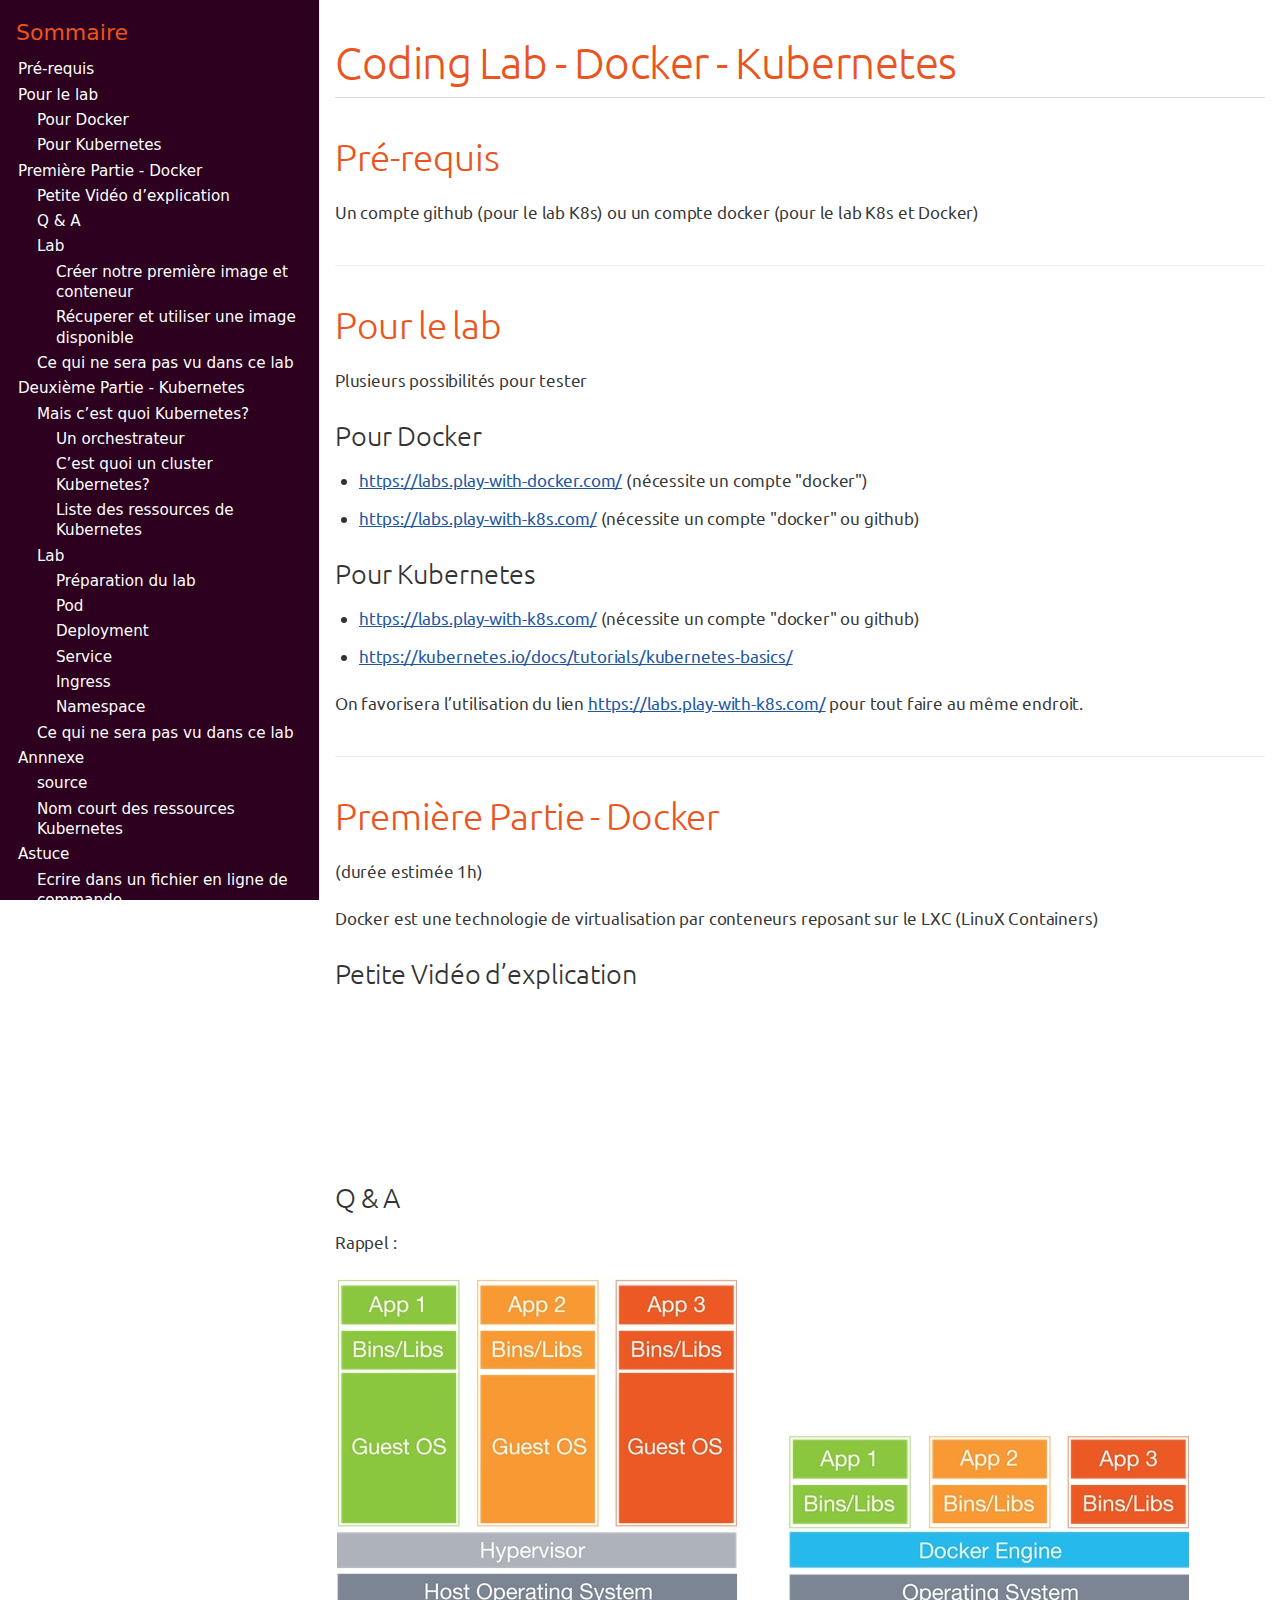
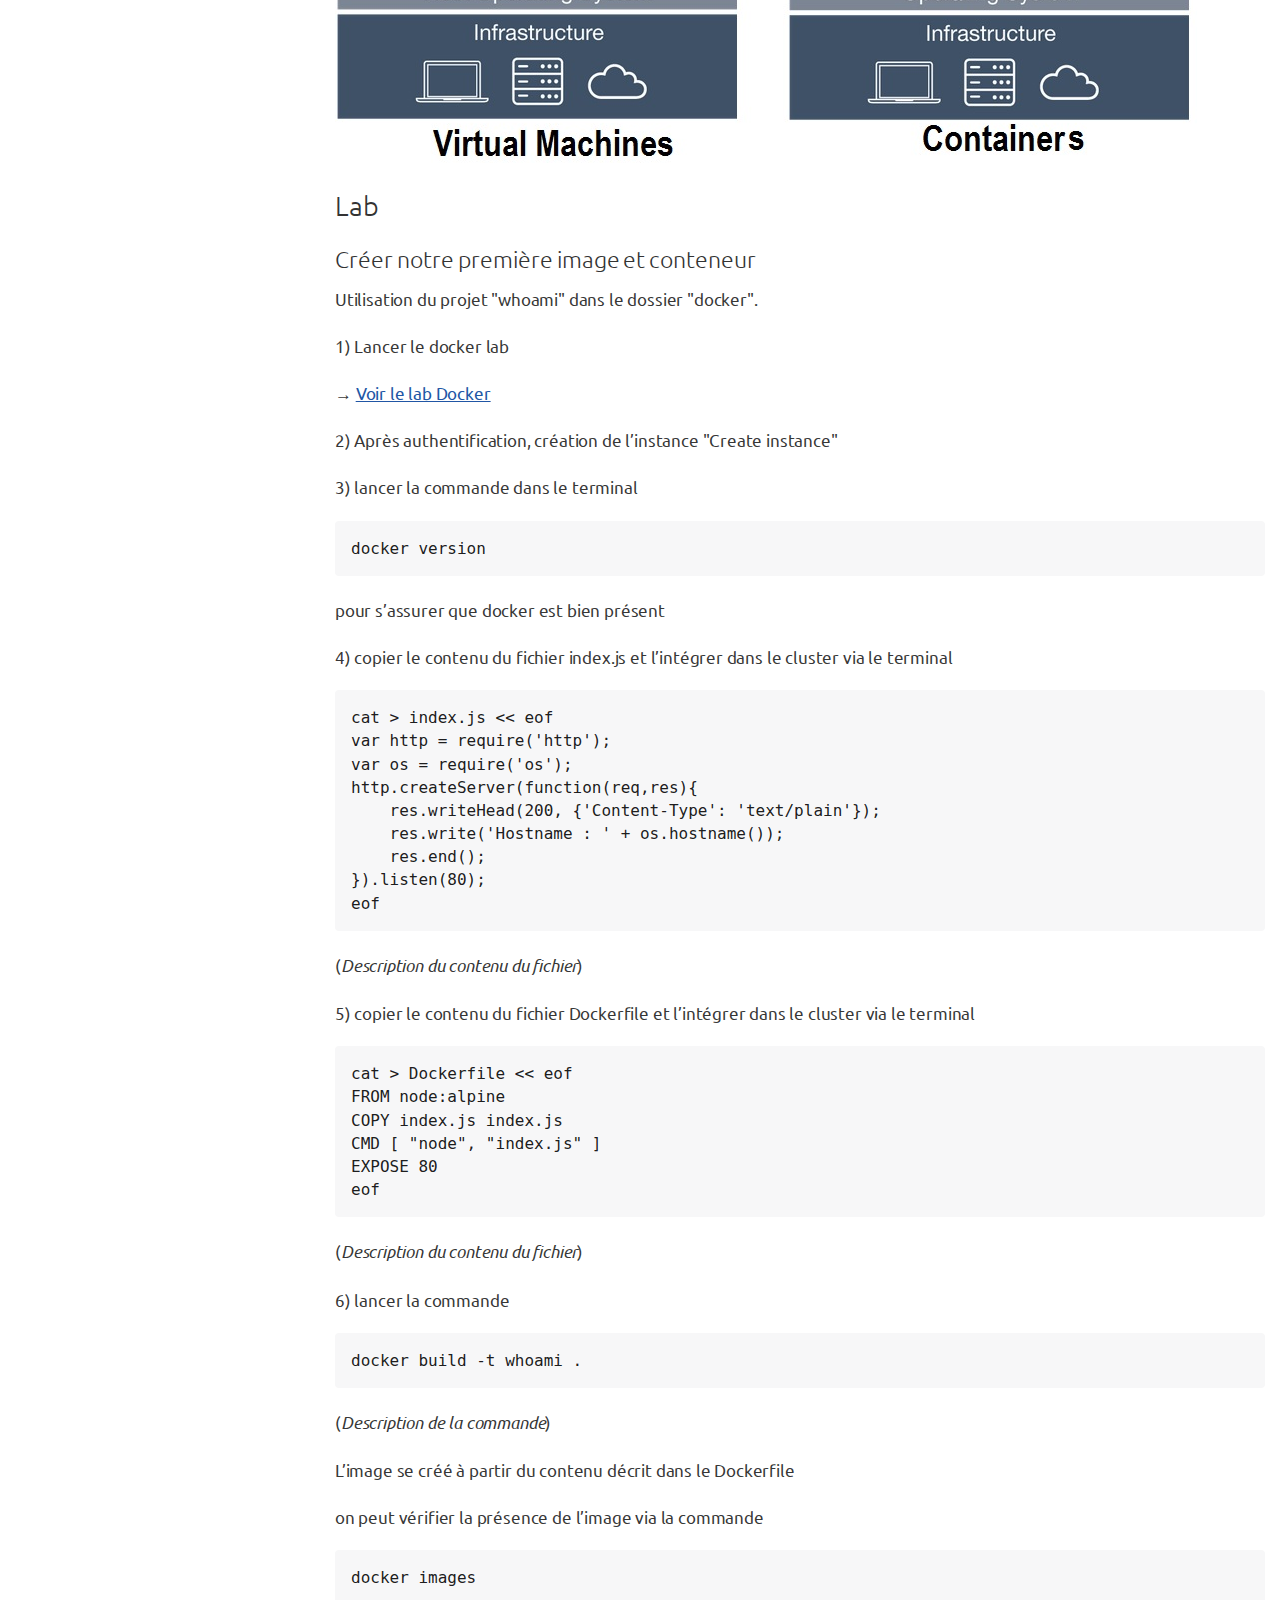
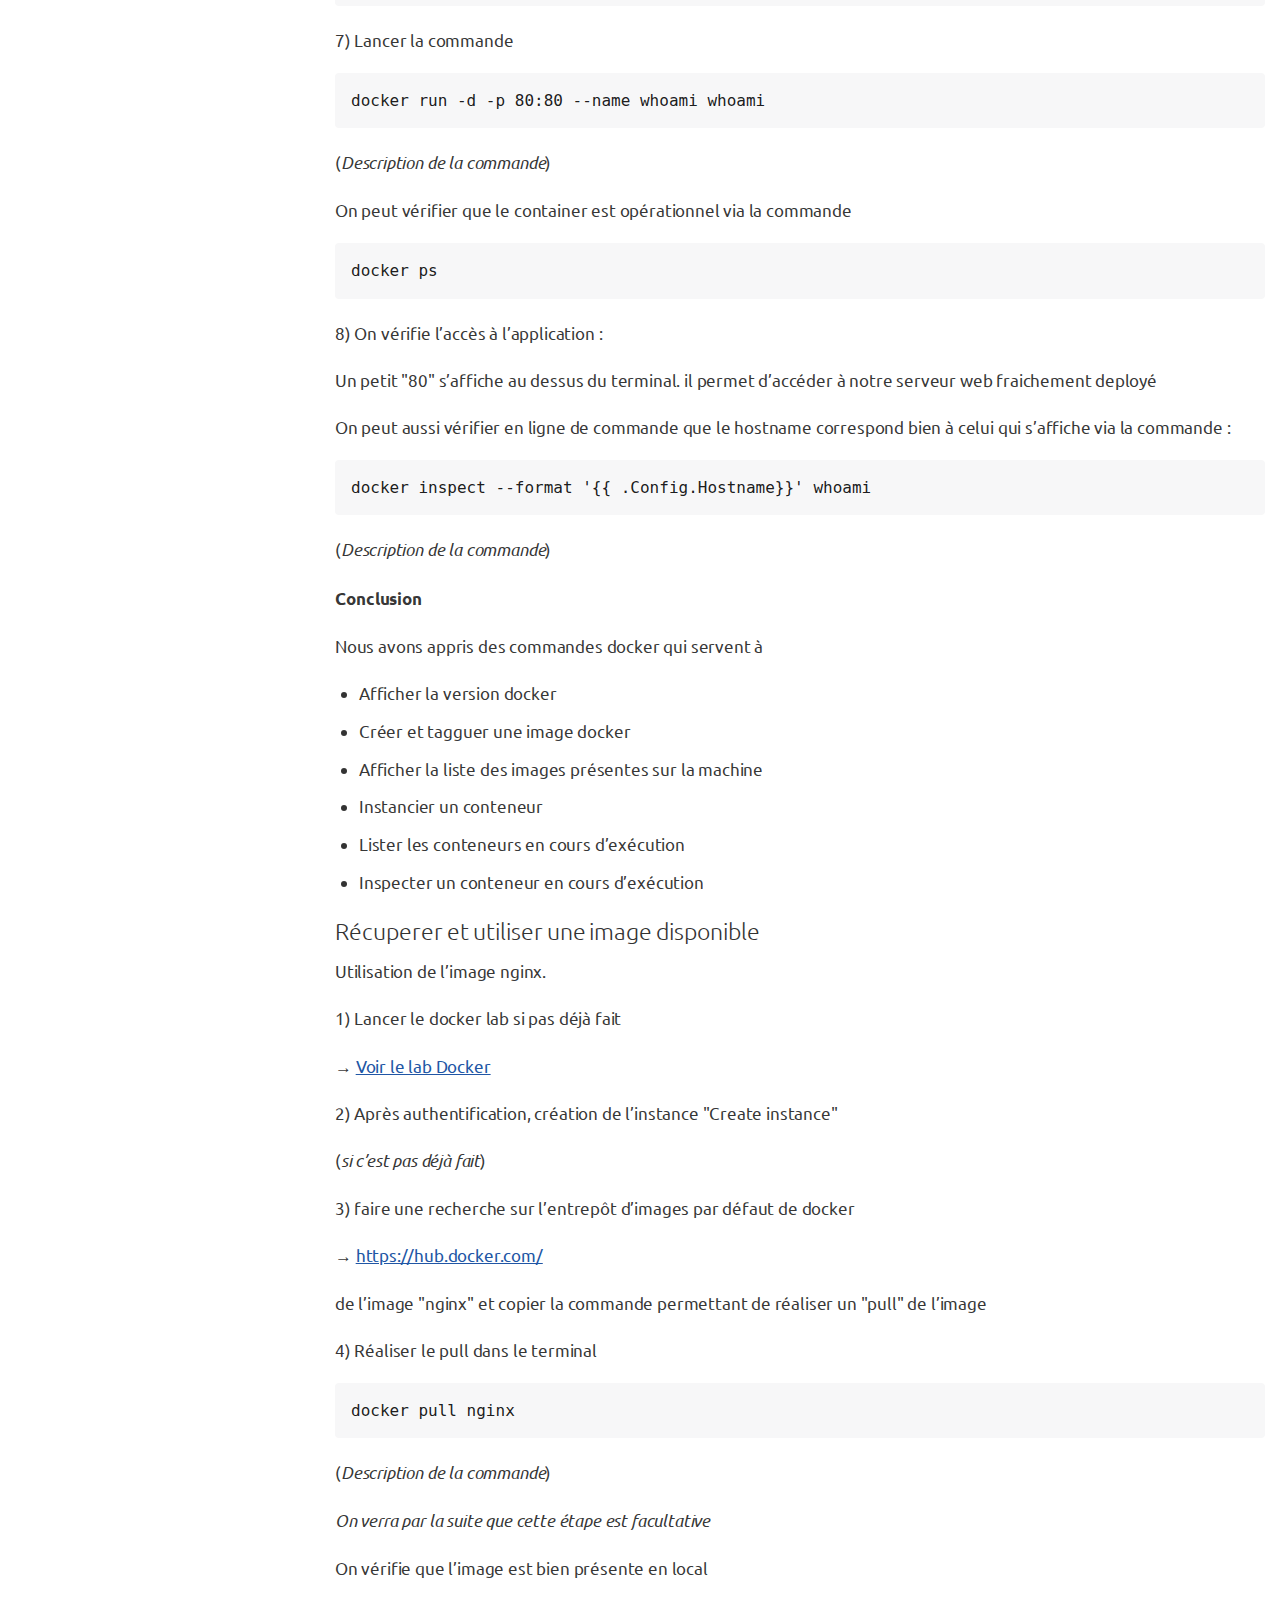
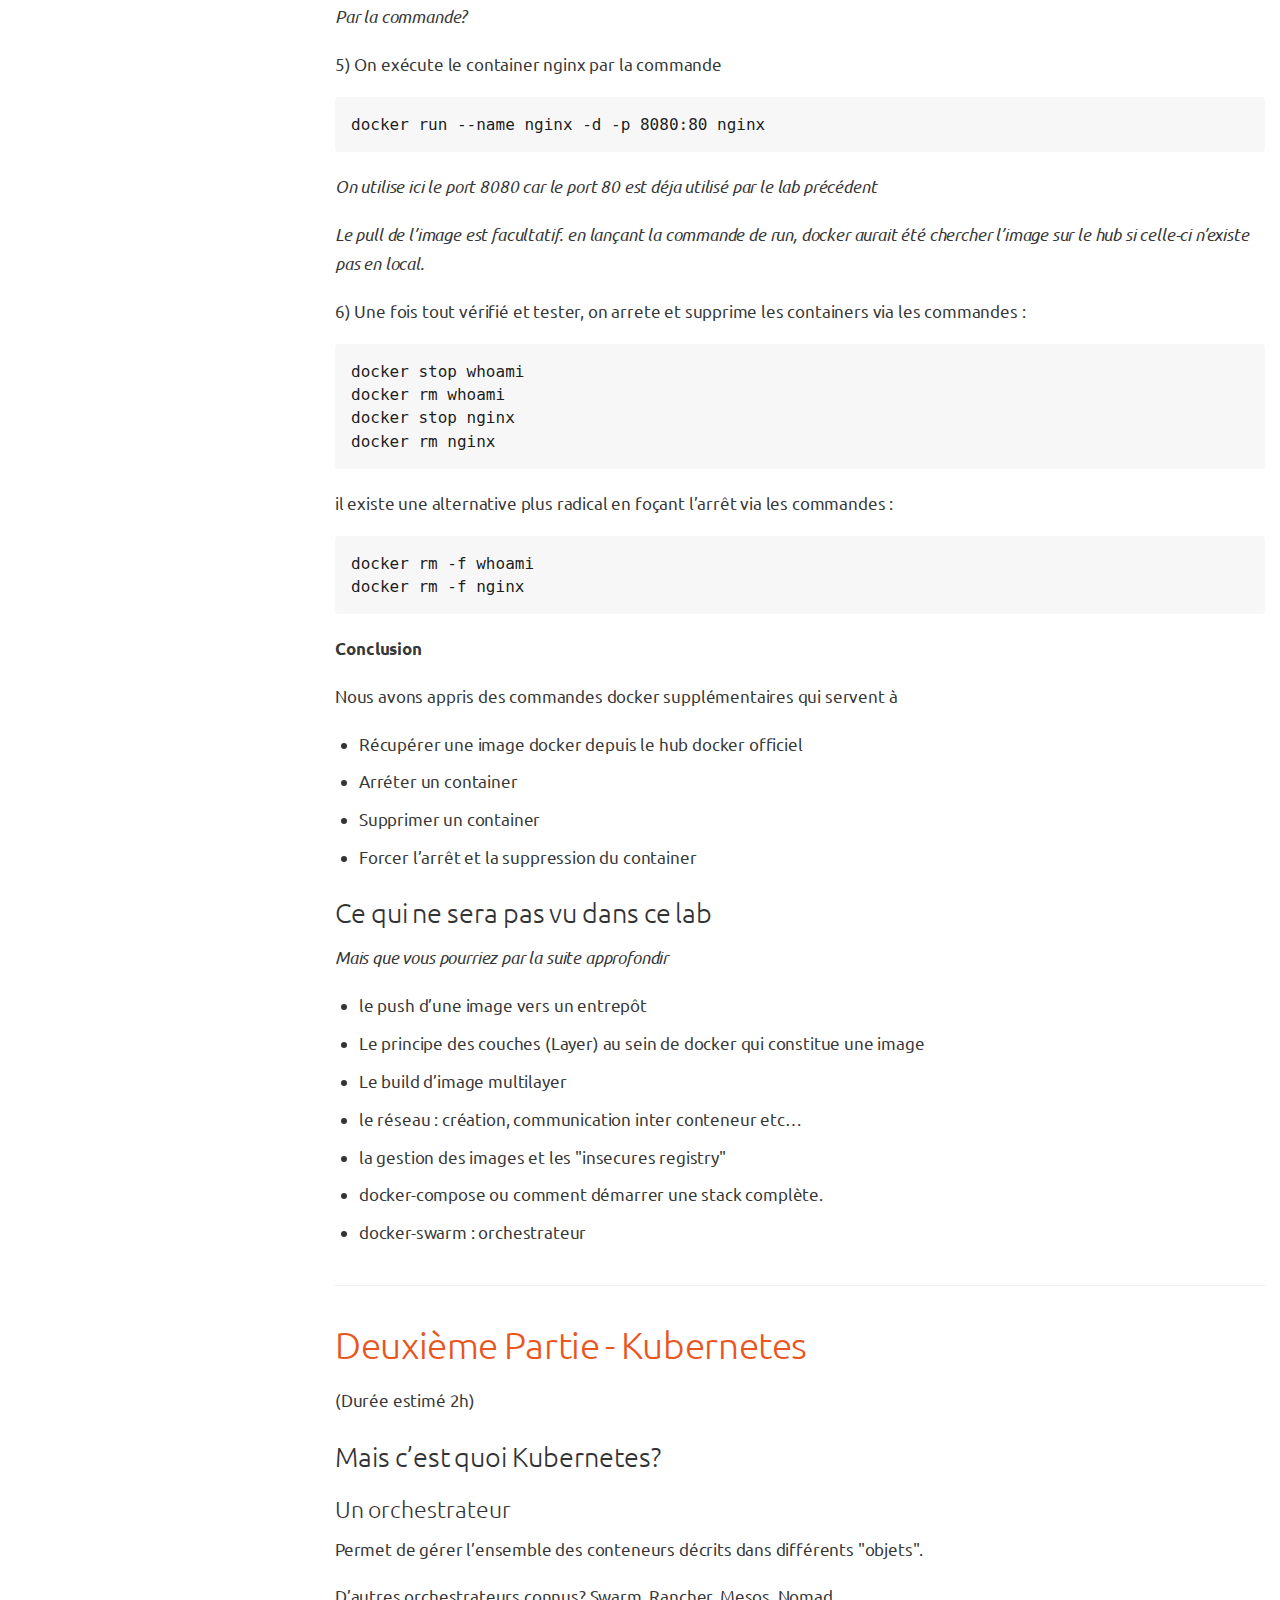
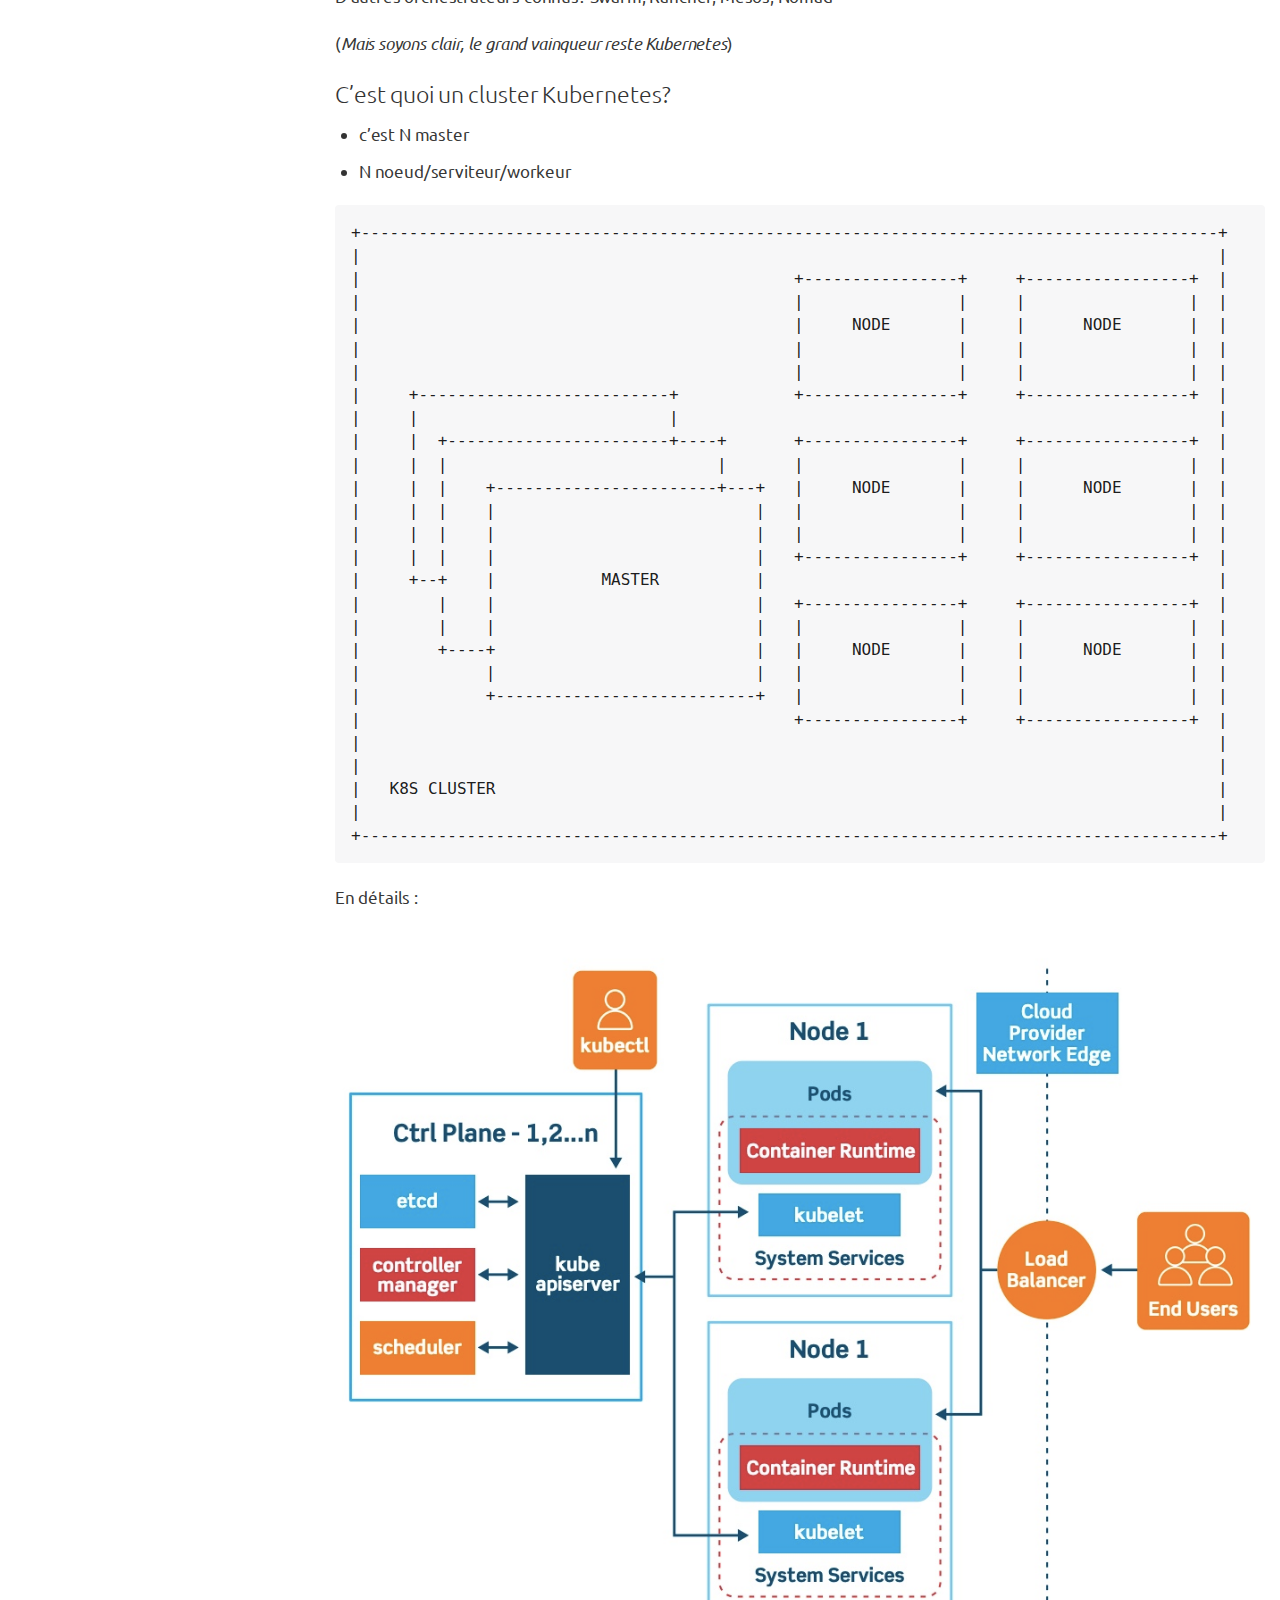
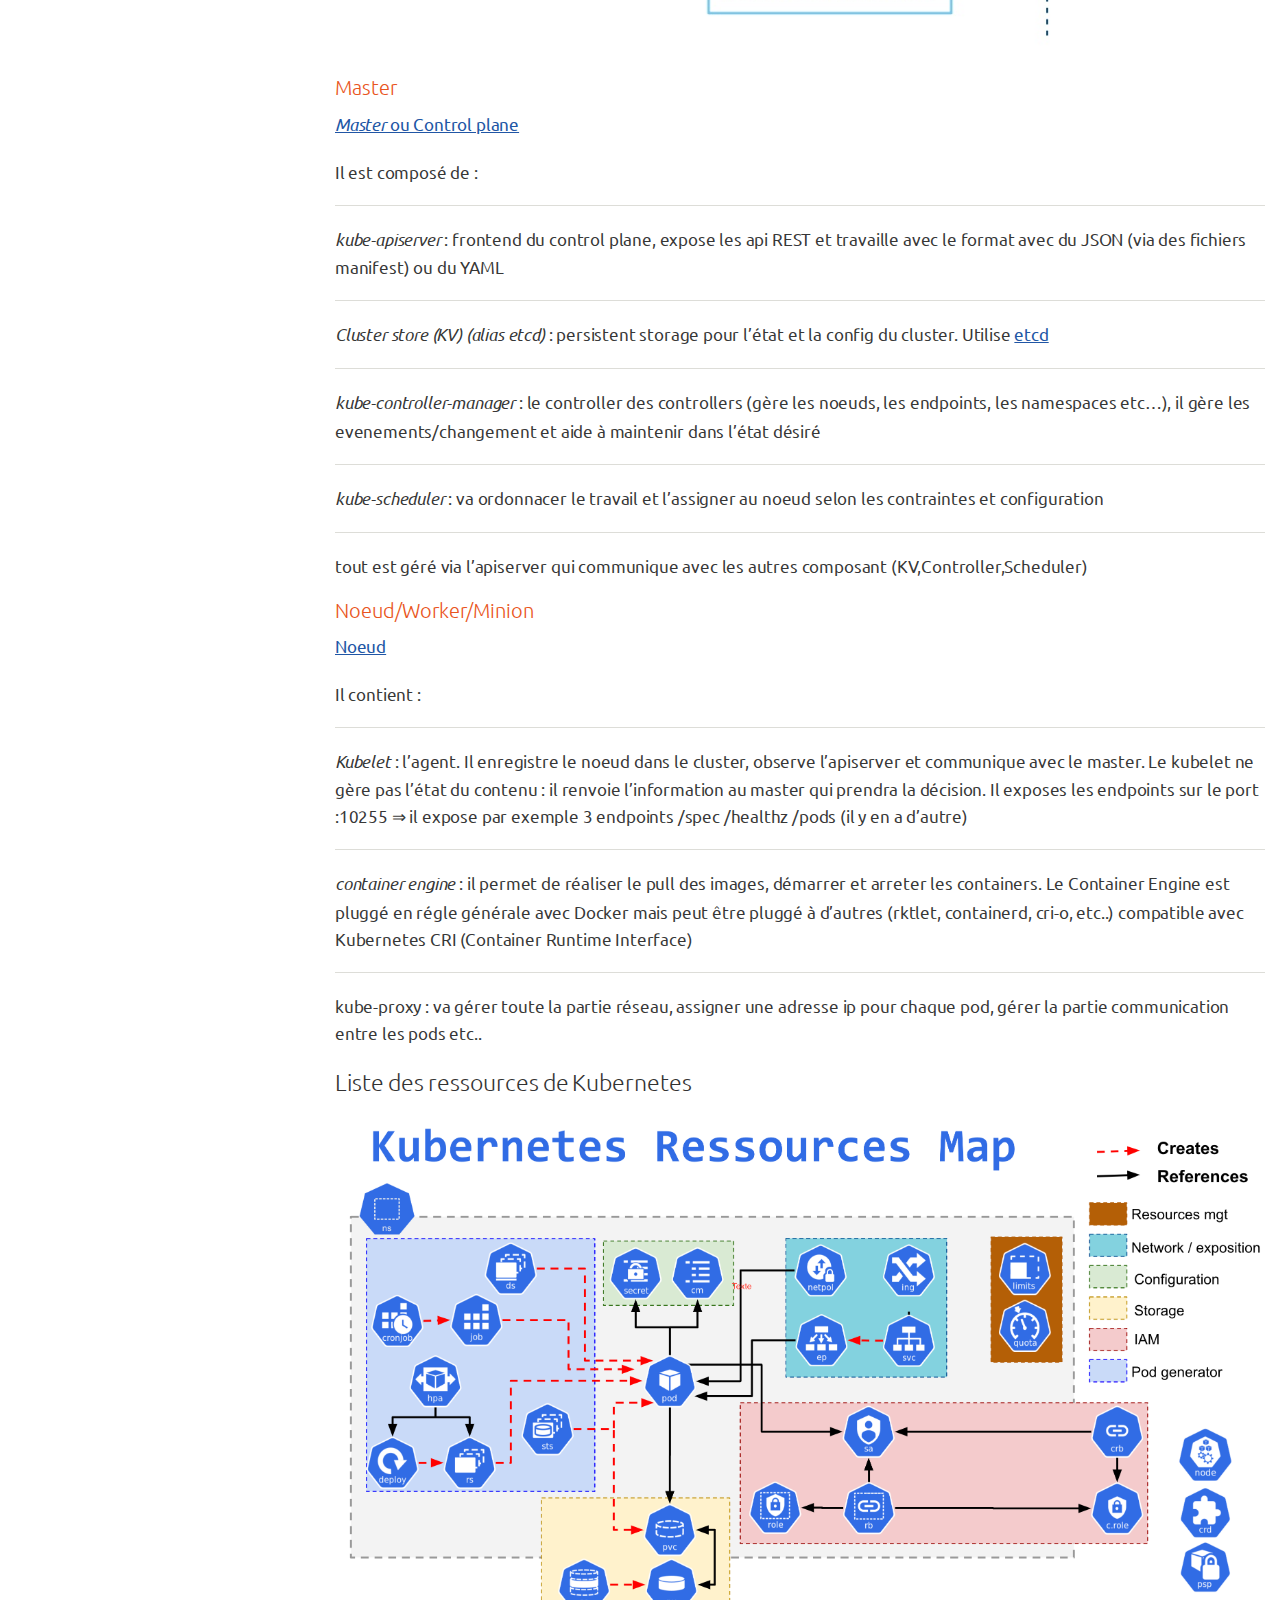
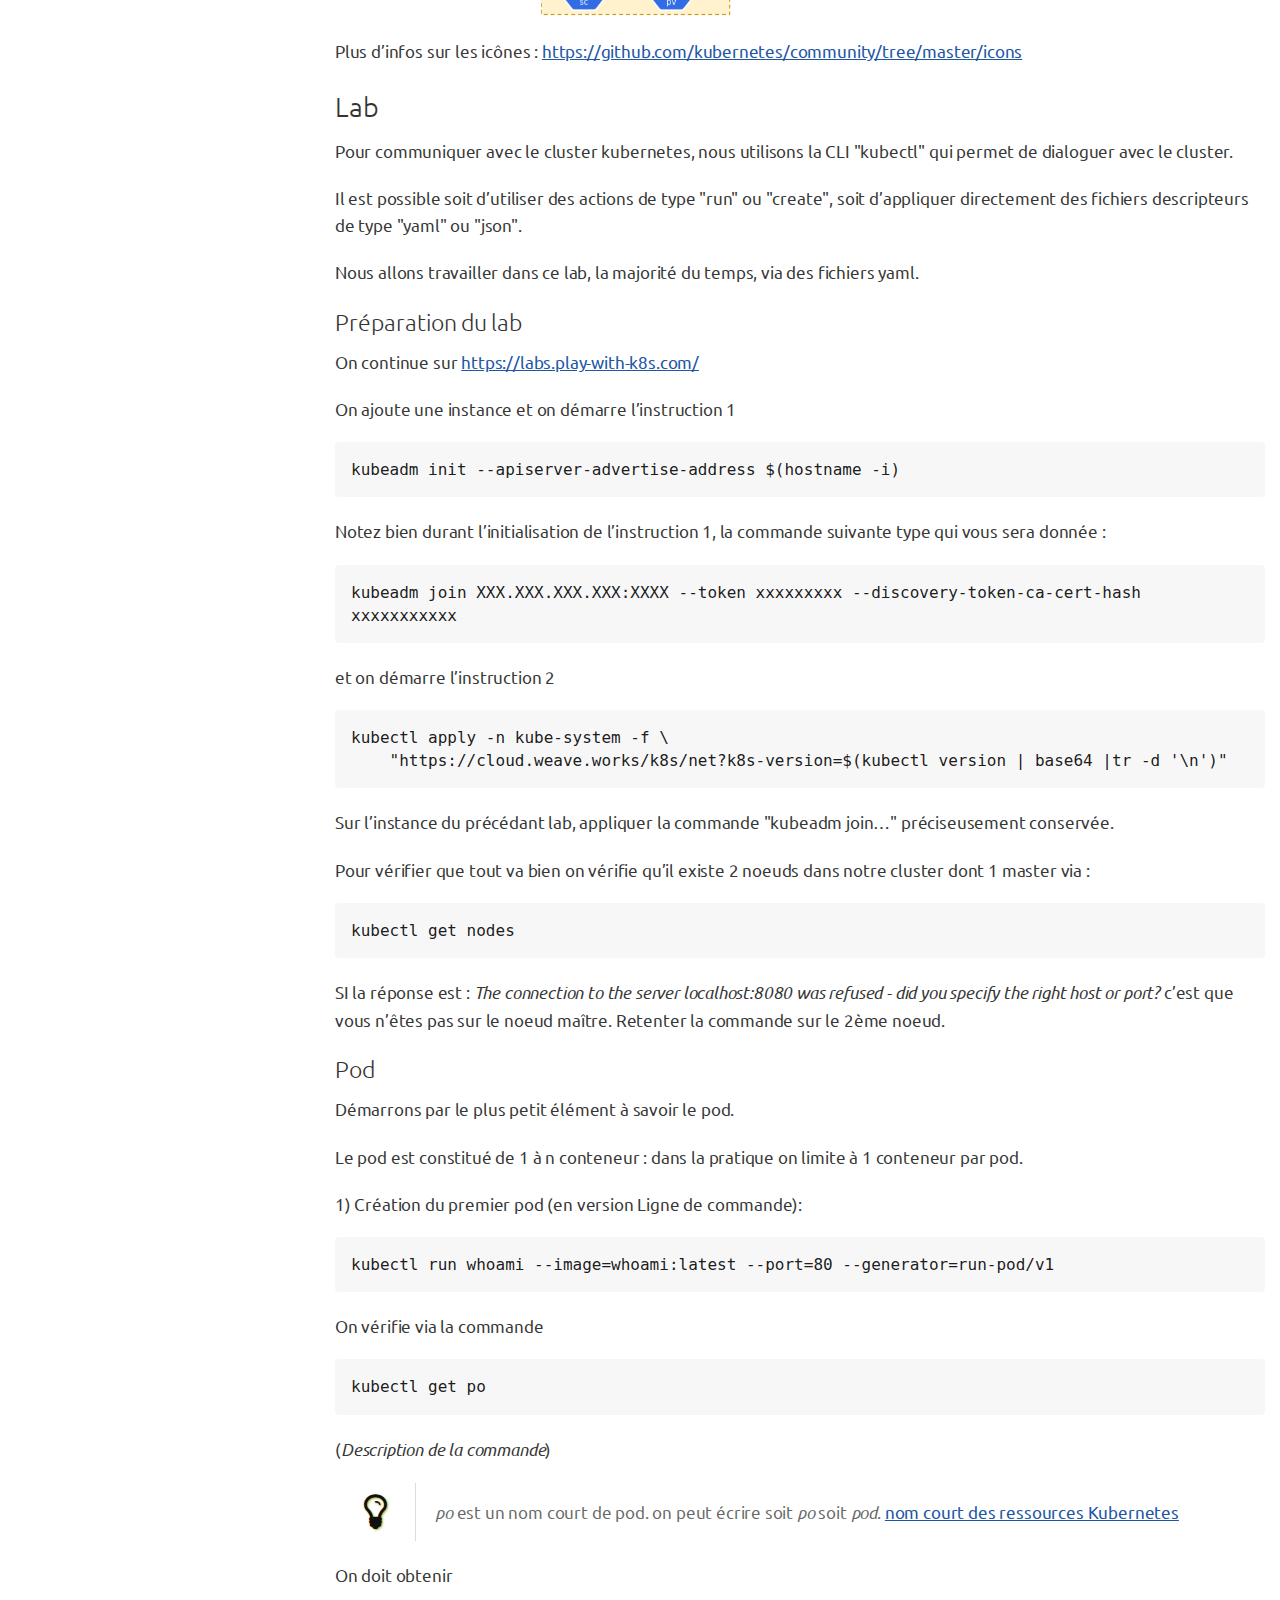
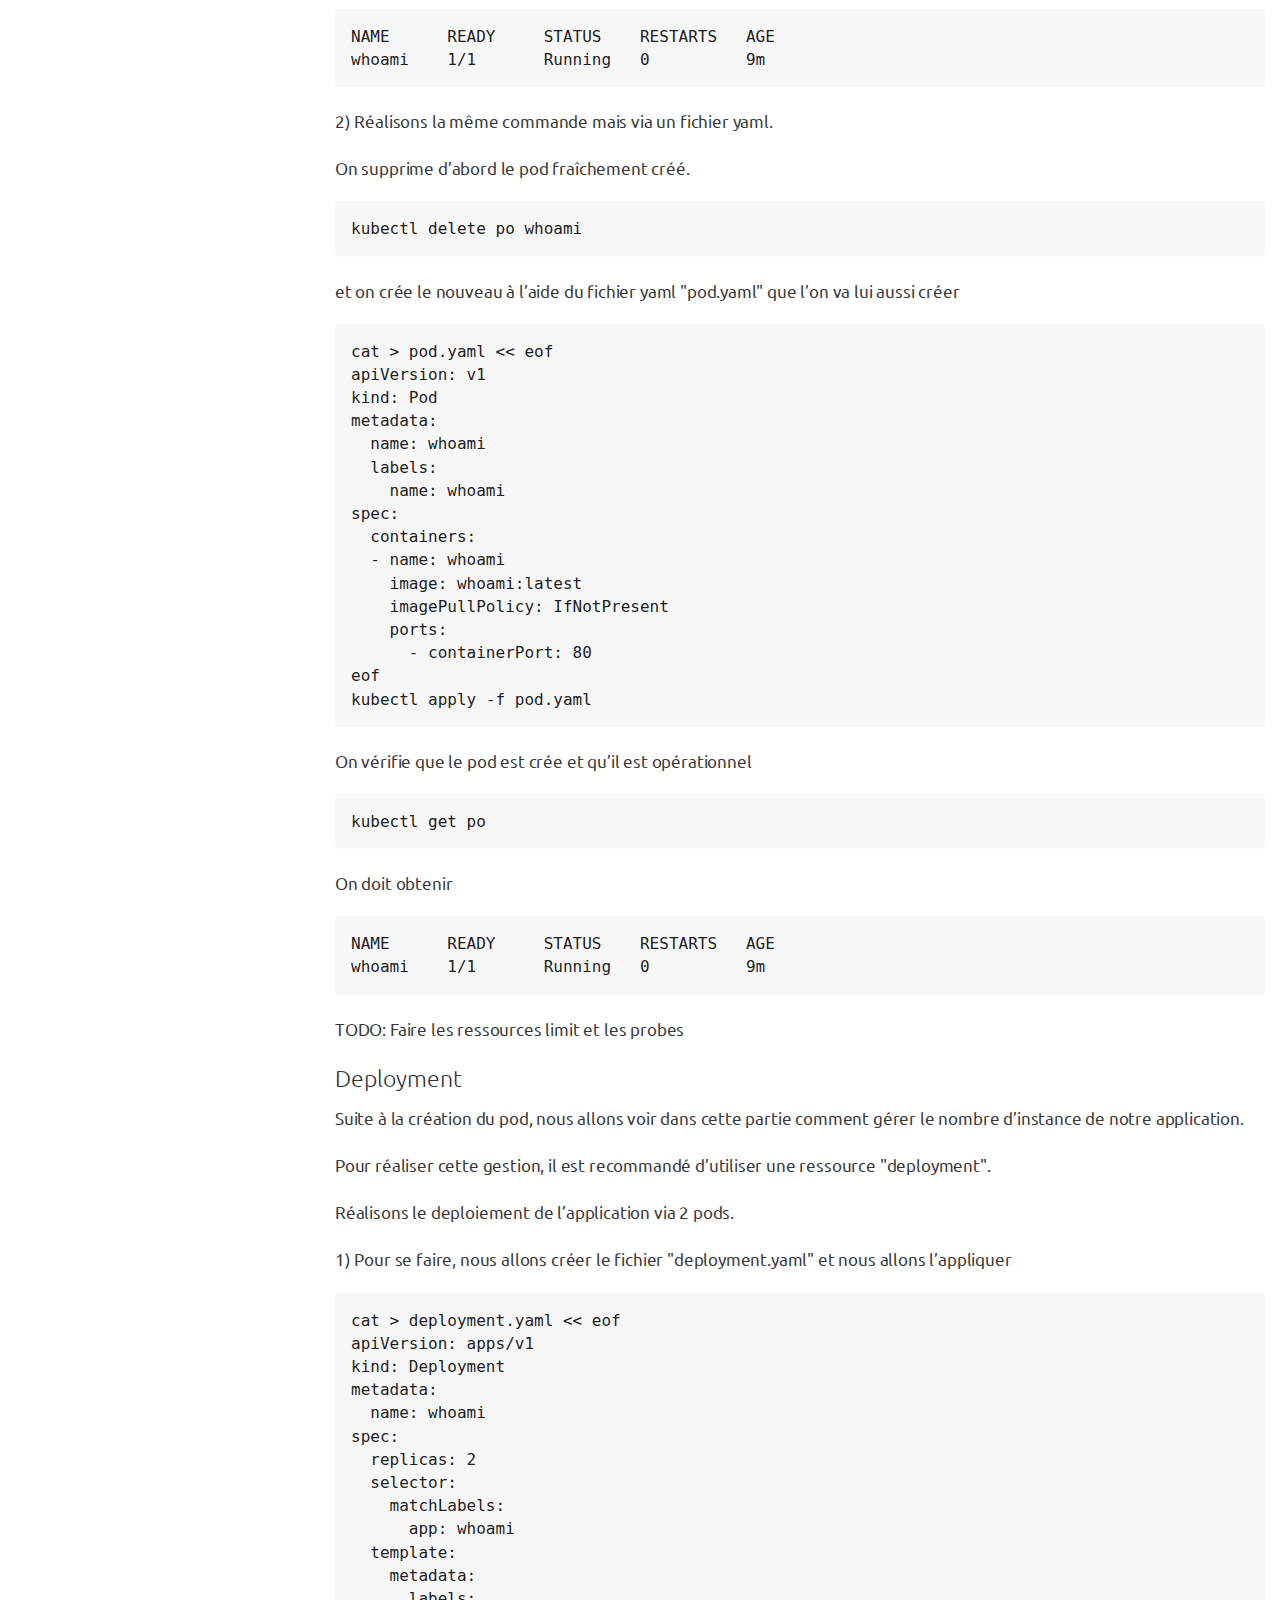
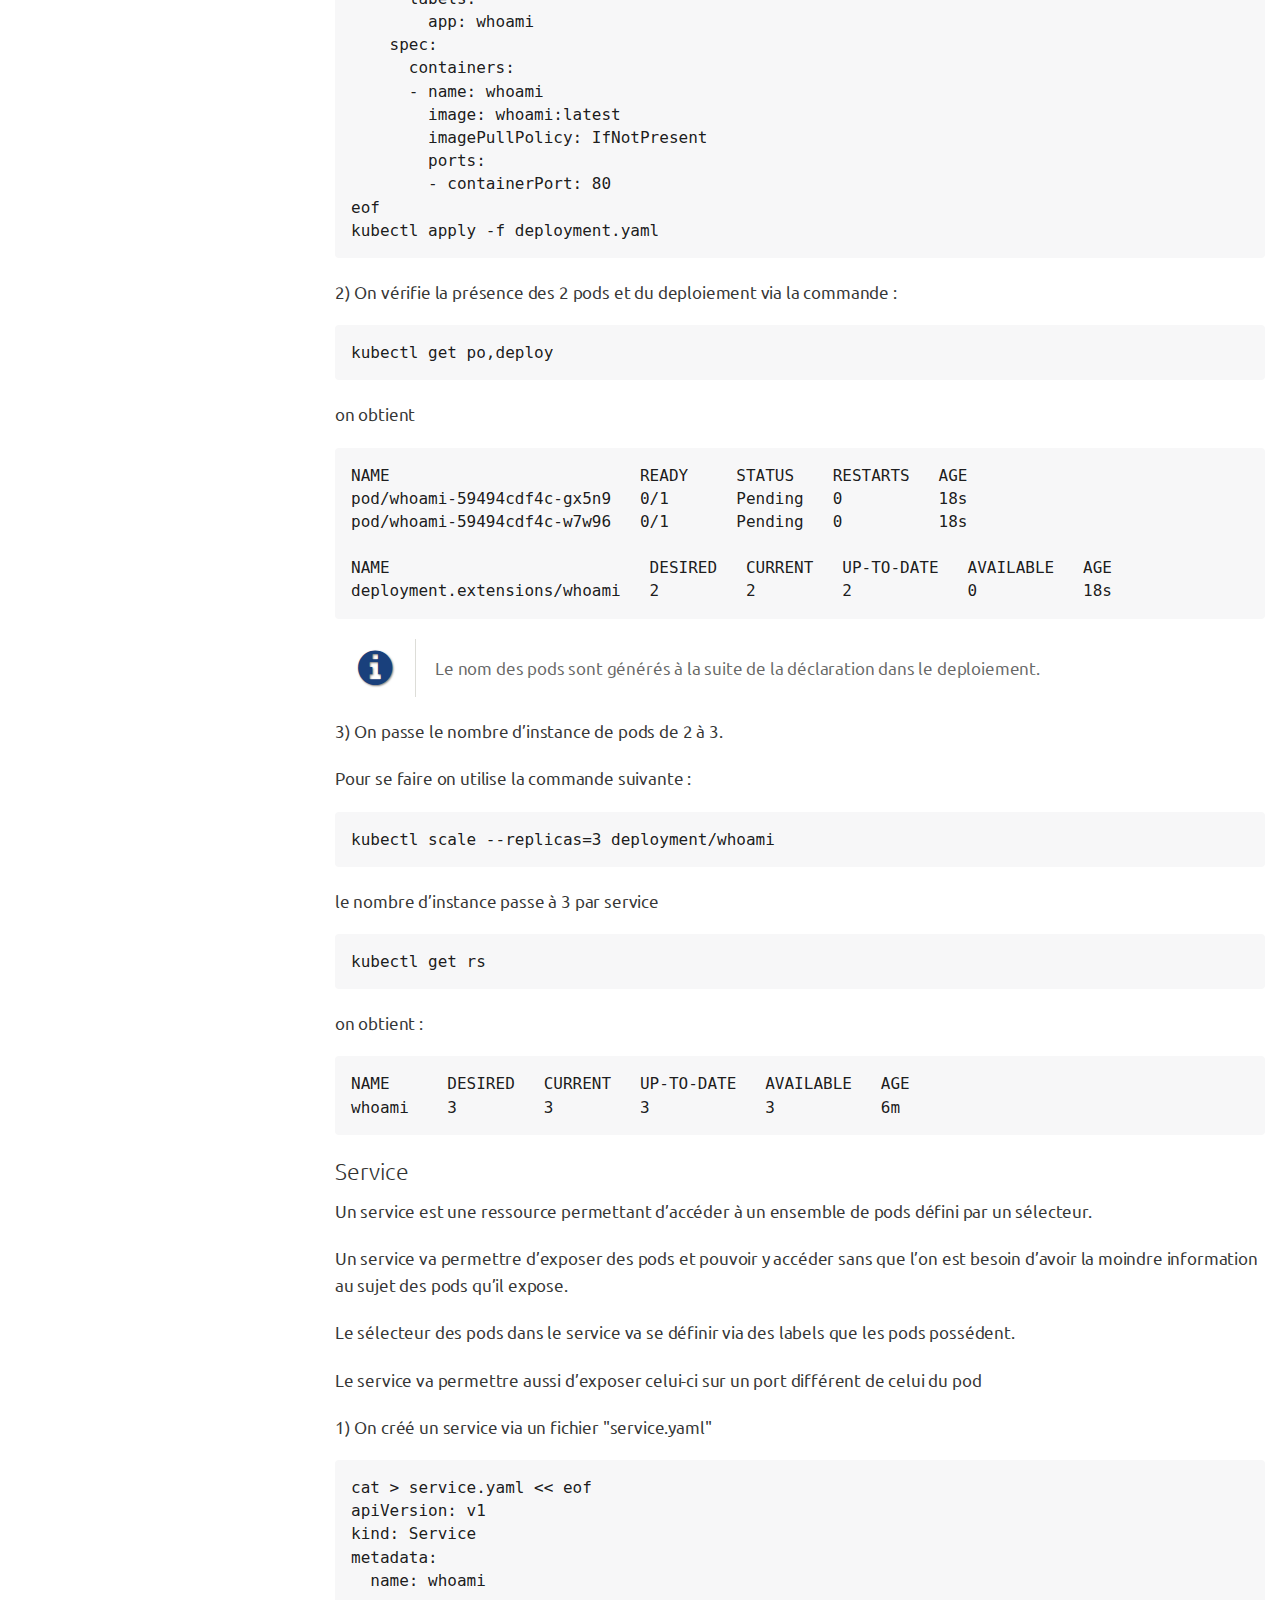
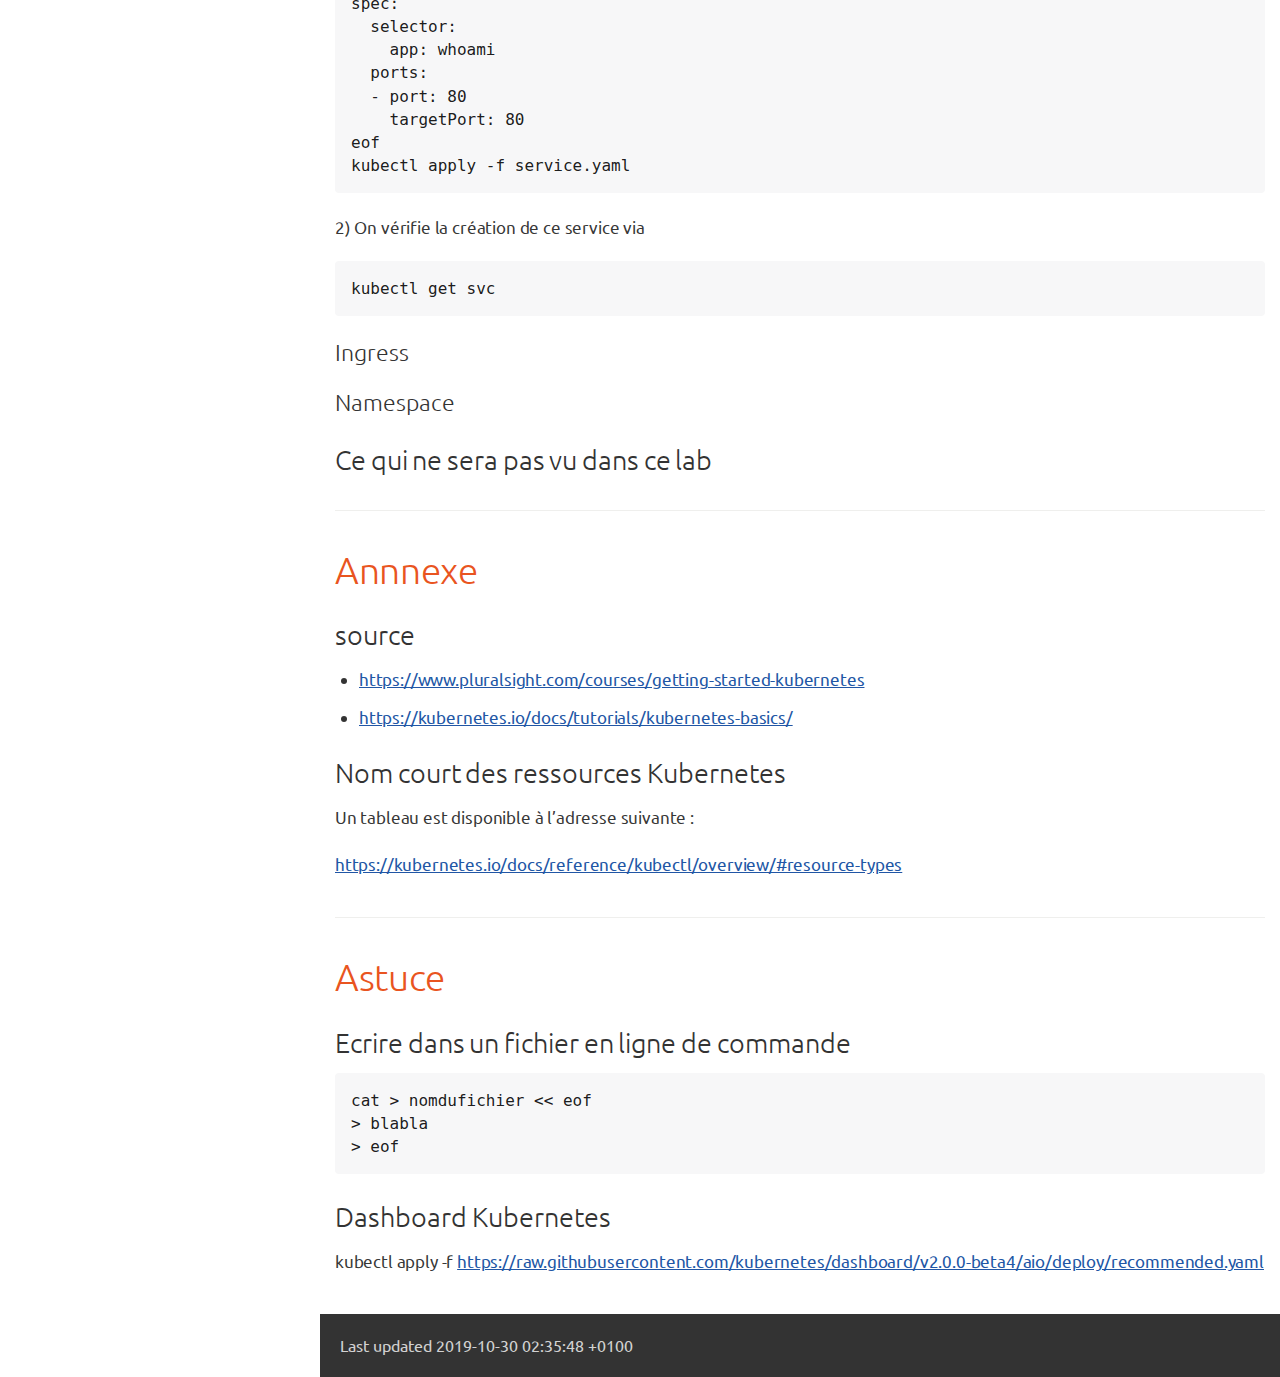
==== index.html @ 62a75a61 "doc: debut service" ====
<!DOCTYPE html>
<html lang="en">
<head>
<meta charset="UTF-8">
<meta http-equiv="X-UA-Compatible" content="IE=edge">
<meta name="viewport" content="width=device-width, initial-scale=1.0">
<meta name="generator" content="Asciidoctor 2.0.10">
<title>Coding Lab - Docker - Kubernetes</title>
<style>
/* Asciidoctor default stylesheet | MIT License | http://asciidoctor.org */

@import url(https://fonts.googleapis.com/css?family=Ubuntu);
@import "css/asciidoctor.css"; /* Default asciidoc style framework - important */

/* CUSTOMISATIONS */
/* Change the values in root for quick customisation. If you want even more fine grain... venture further. */

:root{
--maincolor:#FFFFFF;
--primarycolor:#E95420;
--secondarycolor:#333333;
--tertiarycolor: #772953;
--sidebarbackground:#CCC;
--linkcolor:#b71c1c;
--linkcoloralternate:#f44336;
--white:#FFFFFF;
--black:#000000;
--greycode:#F7F7F8;
}

/* Text styles */
body{font-family: "Ubuntu",sans-serif;}

h1,h2,h5{color:var(--primarycolor) !important;font-family:"Ubuntu",sans-serif;}
h3,h4,h6{color:var(--secondarycolor);font-family: "Ubuntu",sans-serif;}
.title{color:(--primarycolor) !important;font-family:"Ubuntu",sans-serif;font-style: normal; font-weight: normal;}
p{font-family: "Ubuntu",sans-serif ! important}
#toc.toc2 a:link{color:white;}
code{background-color: var(--greycode) !important;color:var(--white)}


/* Table styles */
th{background-color: var(--tertiarycolor);color:var(--white) !important;}

#toc.toc2{background-color:#2C001E;color:white;}
#toc.toc2.a{color:white;}
#toctitle{color:#E95420;}

/* Responsiveness fixes */
video {
  max-width: 100%;
}

@media all and (max-width: 600px) {
table {
  width: 55vw!important;
  font-size: 3vw;
}

</style>
<link rel="stylesheet" href="https://cdnjs.cloudflare.com/ajax/libs/font-awesome/4.7.0/css/font-awesome.min.css">
</head>
<body class="article toc2 toc-left">
<div id="header">
<h1>Coding Lab - Docker - Kubernetes</h1>
<div id="toc" class="toc2">
<div id="toctitle">Sommaire</div>
<ul class="sectlevel1">
<li><a href="#_pré_requis">Pré-requis</a></li>
<li><a href="#_pour_le_lab">Pour le lab</a>
<ul class="sectlevel2">
<li><a href="#lab-docker">Pour Docker</a></li>
<li><a href="#_pour_kubernetes">Pour Kubernetes</a></li>
</ul>
</li>
<li><a href="#_première_partie_docker">Première Partie - Docker</a>
<ul class="sectlevel2">
<li><a href="#_petite_vidéo_dexplication">Petite Vidéo d&#8217;explication</a></li>
<li><a href="#_q_a">Q &amp; A</a></li>
<li><a href="#_lab">Lab</a>
<ul class="sectlevel3">
<li><a href="#_créer_notre_première_image_et_conteneur">Créer notre première image et conteneur</a></li>
<li><a href="#_récuperer_et_utiliser_une_image_disponible">Récuperer et utiliser une image disponible</a></li>
</ul>
</li>
<li><a href="#_ce_qui_ne_sera_pas_vu_dans_ce_lab">Ce qui ne sera pas vu dans ce lab</a></li>
</ul>
</li>
<li><a href="#_deuxième_partie_kubernetes">Deuxième Partie - Kubernetes</a>
<ul class="sectlevel2">
<li><a href="#_mais_cest_quoi_kubernetes">Mais c&#8217;est quoi Kubernetes?</a>
<ul class="sectlevel3">
<li><a href="#_un_orchestrateur">Un orchestrateur</a></li>
<li><a href="#_cest_quoi_un_cluster_kubernetes">C&#8217;est quoi un cluster Kubernetes?</a></li>
<li><a href="#_liste_des_ressources_de_kubernetes">Liste des ressources de Kubernetes</a></li>
</ul>
</li>
<li><a href="#_lab_2">Lab</a>
<ul class="sectlevel3">
<li><a href="#_préparation_du_lab">Préparation du lab</a></li>
<li><a href="#_pod">Pod</a></li>
<li><a href="#_deployment">Deployment</a></li>
<li><a href="#_service">Service</a></li>
<li><a href="#_ingress">Ingress</a></li>
<li><a href="#_namespace">Namespace</a></li>
</ul>
</li>
<li><a href="#_ce_qui_ne_sera_pas_vu_dans_ce_lab_2">Ce qui ne sera pas vu dans ce lab</a></li>
</ul>
</li>
<li><a href="#_annnexe">Annnexe</a>
<ul class="sectlevel2">
<li><a href="#_source">source</a></li>
<li><a href="#_nom_court_des_ressources_kubernetes">Nom court des ressources Kubernetes</a></li>
</ul>
</li>
<li><a href="#_astuce">Astuce</a>
<ul class="sectlevel2">
<li><a href="#_ecrire_dans_un_fichier_en_ligne_de_commande">Ecrire dans un fichier en ligne de commande</a></li>
<li><a href="#_dashboard_kubernetes">Dashboard Kubernetes</a></li>
</ul>
</li>
</ul>
</div>
</div>
<div id="content">
<div class="sect1">
<h2 id="_pré_requis">Pré-requis</h2>
<div class="sectionbody">
<div class="paragraph">
<p>Un compte github (pour le lab K8s) ou un compte docker (pour le lab K8s et Docker)</p>
</div>
</div>
</div>
<div class="sect1">
<h2 id="_pour_le_lab">Pour le lab</h2>
<div class="sectionbody">
<div class="paragraph">
<p>Plusieurs possibilités pour tester</p>
</div>
<div class="sect2">
<h3 id="lab-docker">Pour Docker</h3>
<div class="ulist">
<ul>
<li>
<p><a href="https://labs.play-with-docker.com/" class="bare">https://labs.play-with-docker.com/</a> (nécessite un compte "docker")</p>
</li>
<li>
<p><a href="https://labs.play-with-k8s.com/" class="bare">https://labs.play-with-k8s.com/</a> (nécessite un compte "docker" ou github)</p>
</li>
</ul>
</div>
</div>
<div class="sect2">
<h3 id="_pour_kubernetes">Pour Kubernetes</h3>
<div class="ulist">
<ul>
<li>
<p><a href="https://labs.play-with-k8s.com/" class="bare">https://labs.play-with-k8s.com/</a> (nécessite un compte "docker" ou github)</p>
</li>
<li>
<p><a href="https://kubernetes.io/docs/tutorials/kubernetes-basics/" class="bare">https://kubernetes.io/docs/tutorials/kubernetes-basics/</a></p>
</li>
</ul>
</div>
<div class="paragraph">
<p>On favorisera l&#8217;utilisation du lien <a href="https://labs.play-with-k8s.com/" class="bare">https://labs.play-with-k8s.com/</a> pour tout faire au même endroit.</p>
</div>
</div>
</div>
</div>
<div class="sect1">
<h2 id="_première_partie_docker">Première Partie - Docker</h2>
<div class="sectionbody">
<div class="paragraph">
<p>(durée estimée 1h)</p>
</div>
<div class="paragraph">
<p>Docker est une technologie de virtualisation par conteneurs reposant sur le LXC (LinuX Containers)</p>
</div>
<div class="sect2">
<h3 id="_petite_vidéo_dexplication">Petite Vidéo d&#8217;explication</h3>
<div class="videoblock">
<div class="content">
<iframe src="https://www.youtube.com/embed/caXHwYC3tq8?rel=0" frameborder="0" allowfullscreen></iframe>
</div>
</div>
</div>
<div class="sect2">
<h3 id="_q_a">Q &amp; A</h3>
<div class="paragraph">
<p>Rappel :</p>
</div>
<div class="imageblock">
<div class="content">
<img src="assets/docker-structure.jpg" alt="docker structure">
</div>
</div>
</div>
<div class="sect2">
<h3 id="_lab">Lab</h3>
<div class="sect3">
<h4 id="_créer_notre_première_image_et_conteneur">Créer notre première image et conteneur</h4>
<div class="paragraph">
<p>Utilisation du projet "whoami" dans le dossier "docker".</p>
</div>
<div class="paragraph">
<p>1) Lancer le docker lab</p>
</div>
<div class="paragraph">
<p>&#8594; <a href="#_pour_le_lab">Voir le lab Docker</a></p>
</div>
<div class="paragraph">
<p>2) Après authentification, création de l&#8217;instance "Create instance"</p>
</div>
<div class="paragraph">
<p>3) lancer la commande dans le terminal</p>
</div>
<div class="listingblock">
<div class="content">
<pre class="highlight"><code class="language-console" data-lang="console">docker version</code></pre>
</div>
</div>
<div class="paragraph">
<p>pour s&#8217;assurer que docker est bien présent</p>
</div>
<div class="paragraph">
<p>4) copier le contenu du fichier index.js et l&#8217;intégrer dans le cluster via le terminal</p>
</div>
<div class="listingblock">
<div class="content">
<pre class="highlight"><code class="language-console" data-lang="console">cat &gt; index.js &lt;&lt; eof
var http = require('http');
var os = require('os');
http.createServer(function(req,res){
    res.writeHead(200, {'Content-Type': 'text/plain'});
    res.write('Hostname : ' + os.hostname());
    res.end();
}).listen(80);
eof</code></pre>
</div>
</div>
<div class="paragraph">
<p>(<em>Description du contenu du fichier</em>)</p>
</div>
<div class="paragraph">
<p>5) copier le contenu du fichier Dockerfile et l&#8217;intégrer dans le cluster via le terminal</p>
</div>
<div class="listingblock">
<div class="content">
<pre class="highlight"><code class="language-console" data-lang="console">cat &gt; Dockerfile &lt;&lt; eof
FROM node:alpine
COPY index.js index.js
CMD [ "node", "index.js" ]
EXPOSE 80
eof</code></pre>
</div>
</div>
<div class="paragraph">
<p>(<em>Description du contenu du fichier</em>)</p>
</div>
<div class="paragraph">
<p>6) lancer la commande</p>
</div>
<div class="listingblock">
<div class="content">
<pre class="highlight"><code class="language-console" data-lang="console">docker build -t whoami .</code></pre>
</div>
</div>
<div class="paragraph">
<p>(<em>Description de la commande</em>)</p>
</div>
<div class="paragraph">
<p>L&#8217;image se créé à partir du contenu décrit dans le Dockerfile</p>
</div>
<div class="paragraph">
<p>on peut vérifier la présence de l&#8217;image via la commande</p>
</div>
<div class="listingblock">
<div class="content">
<pre class="highlight"><code class="language-console" data-lang="console">docker images</code></pre>
</div>
</div>
<div class="paragraph">
<p>7) Lancer la commande</p>
</div>
<div class="listingblock">
<div class="content">
<pre class="highlight"><code class="language-console" data-lang="console">docker run -d -p 80:80 --name whoami whoami</code></pre>
</div>
</div>
<div class="paragraph">
<p>(<em>Description de la commande</em>)</p>
</div>
<div class="paragraph">
<p>On peut vérifier que le container est opérationnel via la commande</p>
</div>
<div class="listingblock">
<div class="content">
<pre class="highlight"><code class="language-console" data-lang="console">docker ps</code></pre>
</div>
</div>
<div class="paragraph">
<p>8) On vérifie l&#8217;accès à l&#8217;application :</p>
</div>
<div class="paragraph">
<p>Un petit "80" s&#8217;affiche au dessus du terminal. il permet d&#8217;accéder à notre serveur web fraichement deployé</p>
</div>
<div class="paragraph">
<p>On peut aussi vérifier en ligne de commande que le hostname correspond bien à celui qui s&#8217;affiche via la commande :</p>
</div>
<div class="listingblock">
<div class="content">
<pre class="highlight"><code class="language-console" data-lang="console">docker inspect --format '{{ .Config.Hostname}}' whoami</code></pre>
</div>
</div>
<div class="paragraph">
<p>(<em>Description de la commande</em>)</p>
</div>
<div class="paragraph">
<p><strong>Conclusion</strong></p>
</div>
<div class="paragraph">
<p>Nous avons appris des commandes docker qui servent à</p>
</div>
<div class="ulist">
<ul>
<li>
<p>Afficher la version docker</p>
</li>
<li>
<p>Créer et tagguer une image docker</p>
</li>
<li>
<p>Afficher la liste des images présentes sur la machine</p>
</li>
<li>
<p>Instancier un conteneur</p>
</li>
<li>
<p>Lister les conteneurs en cours d&#8217;exécution</p>
</li>
<li>
<p>Inspecter un conteneur en cours d&#8217;exécution</p>
</li>
</ul>
</div>
</div>
<div class="sect3">
<h4 id="_récuperer_et_utiliser_une_image_disponible">Récuperer et utiliser une image disponible</h4>
<div class="paragraph">
<p>Utilisation de l&#8217;image nginx.</p>
</div>
<div class="paragraph">
<p>1) Lancer le docker lab si pas déjà fait</p>
</div>
<div class="paragraph">
<p>&#8594; <a href="#_pour_le_lab">Voir le lab Docker</a></p>
</div>
<div class="paragraph">
<p>2) Après authentification, création de l&#8217;instance "Create instance"</p>
</div>
<div class="paragraph">
<p>(<em>si c&#8217;est pas déjà fait</em>)</p>
</div>
<div class="paragraph">
<p>3) faire une recherche sur l&#8217;entrepôt d&#8217;images par défaut de docker</p>
</div>
<div class="paragraph">
<p>&#8594; <a href="https://hub.docker.com/" class="bare">https://hub.docker.com/</a></p>
</div>
<div class="paragraph">
<p>de l&#8217;image "nginx" et copier la commande permettant de réaliser un "pull" de l&#8217;image</p>
</div>
<div class="paragraph">
<p>4) Réaliser le pull dans le terminal</p>
</div>
<div class="listingblock">
<div class="content">
<pre class="highlight"><code class="language-console" data-lang="console">docker pull nginx</code></pre>
</div>
</div>
<div class="paragraph">
<p>(<em>Description de la commande</em>)</p>
</div>
<div class="paragraph">
<p><em>On verra par la suite que cette étape est facultative</em></p>
</div>
<div class="paragraph">
<p>On vérifie que l&#8217;image est bien présente en local</p>
</div>
<div class="paragraph">
<p><em>Par la commande?</em></p>
</div>
<div class="paragraph">
<p>5) On exécute le container nginx par la commande</p>
</div>
<div class="listingblock">
<div class="content">
<pre class="highlight"><code class="language-console" data-lang="console">docker run --name nginx -d -p 8080:80 nginx</code></pre>
</div>
</div>
<div class="paragraph">
<p><em>On utilise ici le port 8080 car le port 80 est déja utilisé par le lab précédent</em></p>
</div>
<div class="paragraph">
<p><em>Le pull de l&#8217;image est facultatif. en lançant la commande de run, docker aurait été chercher l&#8217;image sur le hub si celle-ci n&#8217;existe pas en local.</em></p>
</div>
<div class="paragraph">
<p>6) Une fois tout vérifié et tester, on arrete et supprime les containers via les commandes :</p>
</div>
<div class="listingblock">
<div class="content">
<pre class="highlight"><code class="language-console" data-lang="console">docker stop whoami
docker rm whoami
docker stop nginx
docker rm nginx</code></pre>
</div>
</div>
<div class="paragraph">
<p>il existe une alternative plus radical en foçant l&#8217;arrêt via les commandes :</p>
</div>
<div class="listingblock">
<div class="content">
<pre class="highlight"><code class="language-console" data-lang="console">docker rm -f whoami
docker rm -f nginx</code></pre>
</div>
</div>
<div class="paragraph">
<p><strong>Conclusion</strong></p>
</div>
<div class="paragraph">
<p>Nous avons appris des commandes docker supplémentaires qui servent à</p>
</div>
<div class="ulist">
<ul>
<li>
<p>Récupérer une image docker depuis le hub docker officiel</p>
</li>
<li>
<p>Arréter un container</p>
</li>
<li>
<p>Supprimer un container</p>
</li>
<li>
<p>Forcer l&#8217;arrêt et la suppression du container</p>
</li>
</ul>
</div>
</div>
</div>
<div class="sect2">
<h3 id="_ce_qui_ne_sera_pas_vu_dans_ce_lab">Ce qui ne sera pas vu dans ce lab</h3>
<div class="paragraph">
<p><em>Mais que vous pourriez par la suite approfondir</em></p>
</div>
<div class="ulist">
<ul>
<li>
<p>le push d&#8217;une image vers un entrepôt</p>
</li>
<li>
<p>Le principe des couches (Layer) au sein de docker qui constitue une image</p>
</li>
<li>
<p>Le build d&#8217;image multilayer</p>
</li>
<li>
<p>le réseau : création, communication inter conteneur etc&#8230;&#8203;</p>
</li>
<li>
<p>la gestion des images et les "insecures registry"</p>
</li>
<li>
<p>docker-compose ou comment démarrer une stack complète.</p>
</li>
<li>
<p>docker-swarm : orchestrateur</p>
</li>
</ul>
</div>
</div>
</div>
</div>
<div class="sect1">
<h2 id="_deuxième_partie_kubernetes">Deuxième Partie - Kubernetes</h2>
<div class="sectionbody">
<div class="paragraph">
<p>(Durée estimé 2h)</p>
</div>
<div class="sect2">
<h3 id="_mais_cest_quoi_kubernetes">Mais c&#8217;est quoi Kubernetes?</h3>
<div class="sect3">
<h4 id="_un_orchestrateur">Un orchestrateur</h4>
<div class="paragraph">
<p>Permet de gérer l&#8217;ensemble des conteneurs décrits dans différents "objets".</p>
</div>
<div class="paragraph">
<p>D&#8217;autres orchestrateurs connus? Swarm, Rancher, Mesos, Nomad</p>
</div>
<div class="paragraph">
<p>(<em>Mais soyons clair, le grand vainqueur reste Kubernetes</em>)</p>
</div>
</div>
<div class="sect3">
<h4 id="_cest_quoi_un_cluster_kubernetes">C&#8217;est quoi un cluster Kubernetes?</h4>
<div class="ulist">
<ul>
<li>
<p>c&#8217;est N master</p>
</li>
<li>
<p>N noeud/serviteur/workeur</p>
</li>
</ul>
</div>
<div class="listingblock">
<div class="content">
<pre>+-----------------------------------------------------------------------------------------+
|                                                                                         |
|                                             +----------------+     +-----------------+  |
|                                             |                |     |                 |  |
|                                             |     NODE       |     |      NODE       |  |
|                                             |                |     |                 |  |
|                                             |                |     |                 |  |
|     +--------------------------+            +----------------+     +-----------------+  |
|     |                          |                                                        |
|     |  +-----------------------+----+       +----------------+     +-----------------+  |
|     |  |                            |       |                |     |                 |  |
|     |  |    +-----------------------+---+   |     NODE       |     |      NODE       |  |
|     |  |    |                           |   |                |     |                 |  |
|     |  |    |                           |   |                |     |                 |  |
|     |  |    |                           |   +----------------+     +-----------------+  |
|     +--+    |           MASTER          |                                               |
|        |    |                           |   +----------------+     +-----------------+  |
|        |    |                           |   |                |     |                 |  |
|        +----+                           |   |     NODE       |     |      NODE       |  |
|             |                           |   |                |     |                 |  |
|             +---------------------------+   |                |     |                 |  |
|                                             +----------------+     +-----------------+  |
|                                                                                         |
|                                                                                         |
|   K8S CLUSTER                                                                           |
|                                                                                         |
+-----------------------------------------------------------------------------------------+</pre>
</div>
</div>
<div class="paragraph">
<p>En détails :</p>
</div>
<div class="imageblock">
<div class="content">
<img src="assets/kubernetes-constructs-concepts-architecture.jpg" alt="kubernetes constructs concepts architecture">
</div>
</div>
<div class="sect4">
<h5 id="_master">Master</h5>
<div class="paragraph">
<p><a href="https://kubernetes.io/fr/docs/concepts/overview/components/#composants-master"><em>Master</em> ou Control plane</a></p>
</div>
<div class="paragraph">
<p>Il est composé de  :</p>
</div>
<hr>
<div class="paragraph">
<p><em>kube-apiserver</em> : frontend du control plane, expose les api REST et travaille avec le format avec du JSON (via des fichiers manifest) ou du YAML</p>
</div>
<hr>
<div class="paragraph">
<p><em>Cluster store (KV) (alias etcd)</em> : persistent storage pour l&#8217;état et la config du cluster. Utilise <a href="https://github.com/etcd-io/etcd">etcd</a></p>
</div>
<hr>
<div class="paragraph">
<p><em>kube-controller-manager</em> : le controller des controllers (gère les noeuds, les endpoints, les namespaces etc&#8230;&#8203;), il gère les evenements/changement et aide à maintenir dans l&#8217;état désiré</p>
</div>
<hr>
<div class="paragraph">
<p><em>kube-scheduler</em> : va ordonnacer le travail et l&#8217;assigner au noeud selon les contraintes et configuration</p>
</div>
<hr>
<div class="paragraph">
<p>tout est géré via l&#8217;apiserver qui communique avec les autres composant (KV,Controller,Scheduler)</p>
</div>
</div>
<div class="sect4">
<h5 id="_noeudworkerminion">Noeud/Worker/Minion</h5>
<div class="paragraph">
<p><a href="https://kubernetes.io/fr/docs/concepts/overview/components/#composants-de-n%c5%93ud">Noeud</a></p>
</div>
<div class="paragraph">
<p>Il contient :</p>
</div>
<hr>
<div class="paragraph">
<p><em>Kubelet</em> : l&#8217;agent. Il enregistre le noeud dans le cluster, observe l&#8217;apiserver et communique avec le master.
Le kubelet ne gère pas l&#8217;état du contenu : il renvoie l&#8217;information au master qui prendra la décision.
Il exposes les endpoints sur le port :10255 &#8658; il expose par exemple 3 endpoints /spec /healthz /pods (il y en a d&#8217;autre)</p>
</div>
<hr>
<div class="paragraph">
<p><em>container engine</em> : il permet de réaliser le pull des images, démarrer et arreter les containers. Le Container Engine est pluggé en régle générale avec Docker mais peut être pluggé à d&#8217;autres (rktlet, containerd, cri-o, etc..) compatible avec Kubernetes CRI (Container Runtime Interface)</p>
</div>
<hr>
<div class="paragraph">
<p>kube-proxy : va gérer toute la partie réseau, assigner une adresse ip pour chaque pod, gérer la partie communication entre les pods etc..</p>
</div>
</div>
</div>
<div class="sect3">
<h4 id="_liste_des_ressources_de_kubernetes">Liste des ressources de Kubernetes</h4>
<div class="imageblock">
<div class="content">
<img src="assets/ressources-map.png" alt="ressources map">
</div>
</div>
<div class="paragraph">
<p>Plus d&#8217;infos sur les icônes : <a href="https://github.com/kubernetes/community/tree/master/icons" class="bare">https://github.com/kubernetes/community/tree/master/icons</a></p>
</div>
</div>
</div>
<div class="sect2">
<h3 id="_lab_2">Lab</h3>
<div class="paragraph">
<p>Pour communiquer avec le cluster kubernetes, nous utilisons la CLI "kubectl" qui permet de dialoguer avec le cluster.</p>
</div>
<div class="paragraph">
<p>Il est possible soit d&#8217;utiliser des actions de type "run" ou "create", soit d&#8217;appliquer directement des fichiers descripteurs de type "yaml" ou "json".</p>
</div>
<div class="paragraph">
<p>Nous allons travailler dans ce lab, la majorité du temps, via des fichiers yaml.</p>
</div>
<div class="sect3">
<h4 id="_préparation_du_lab">Préparation du lab</h4>
<div class="paragraph">
<p>On continue sur <a href="https://labs.play-with-k8s.com/" class="bare">https://labs.play-with-k8s.com/</a></p>
</div>
<div class="paragraph">
<p>On ajoute une instance et on démarre l&#8217;instruction 1</p>
</div>
<div class="listingblock">
<div class="content">
<pre class="highlight"><code class="language-console" data-lang="console">kubeadm init --apiserver-advertise-address $(hostname -i)</code></pre>
</div>
</div>
<div class="paragraph">
<p>Notez bien durant l&#8217;initialisation de l&#8217;instruction 1, la commande suivante type qui vous sera donnée :</p>
</div>
<div class="listingblock">
<div class="content">
<pre class="highlight"><code class="language-console" data-lang="console">kubeadm join XXX.XXX.XXX.XXX:XXXX --token xxxxxxxxx --discovery-token-ca-cert-hash xxxxxxxxxxx</code></pre>
</div>
</div>
<div class="paragraph">
<p>et on démarre l&#8217;instruction 2</p>
</div>
<div class="listingblock">
<div class="content">
<pre class="highlight"><code class="language-console" data-lang="console">kubectl apply -n kube-system -f \
    "https://cloud.weave.works/k8s/net?k8s-version=$(kubectl version | base64 |tr -d '\n')"</code></pre>
</div>
</div>
<div class="paragraph">
<p>Sur l&#8217;instance du précédant lab, appliquer la commande "kubeadm join&#8230;&#8203;" préciseusement conservée.</p>
</div>
<div class="paragraph">
<p>Pour vérifier que tout va bien on vérifie qu&#8217;il existe 2 noeuds dans notre cluster dont 1 master via :</p>
</div>
<div class="listingblock">
<div class="content">
<pre class="highlight"><code class="language-console" data-lang="console">kubectl get nodes</code></pre>
</div>
</div>
<div class="paragraph">
<p>SI la réponse est : <em>The connection to the server localhost:8080 was refused - did you specify the right host or port?</em> c&#8217;est que vous n&#8217;êtes pas sur le noeud maître. Retenter la commande sur le 2ème noeud.</p>
</div>
</div>
<div class="sect3">
<h4 id="_pod">Pod</h4>
<div class="paragraph">
<p>Démarrons par le plus petit élément à savoir le pod.</p>
</div>
<div class="paragraph">
<p>Le pod est constitué de 1 à n conteneur : dans la pratique on limite à 1 conteneur par pod.</p>
</div>
<div class="paragraph">
<p>1) Création du premier pod (en version Ligne de commande):</p>
</div>
<div class="listingblock">
<div class="content">
<pre class="highlight"><code class="language-console" data-lang="console">kubectl run whoami --image=whoami:latest --port=80 --generator=run-pod/v1</code></pre>
</div>
</div>
<div class="paragraph">
<p>On vérifie via la commande</p>
</div>
<div class="listingblock">
<div class="content">
<pre class="highlight"><code class="language-console" data-lang="console">kubectl get po</code></pre>
</div>
</div>
<div class="paragraph">
<p>(<em>Description de la commande</em>)</p>
</div>
<div class="admonitionblock tip">
<table>
<tr>
<td class="icon">
<i class="fa icon-tip" title="Tip"></i>
</td>
<td class="content">
<em>po</em> est un nom court de pod. on peut écrire soit <em>po</em> soit <em>pod</em>.
<a href="#_nom_court_des_ressources_kubernetes">nom court des ressources Kubernetes</a>
</td>
</tr>
</table>
</div>
<div class="paragraph">
<p>On doit obtenir</p>
</div>
<div class="listingblock">
<div class="content">
<pre class="highlight"><code class="language-console" data-lang="console">NAME      READY     STATUS    RESTARTS   AGE
whoami    1/1       Running   0          9m</code></pre>
</div>
</div>
<div class="paragraph">
<p>2) Réalisons la même commande mais via un fichier yaml.</p>
</div>
<div class="paragraph">
<p>On supprime d&#8217;abord le pod fraîchement créé.</p>
</div>
<div class="listingblock">
<div class="content">
<pre class="highlight"><code class="language-console" data-lang="console">kubectl delete po whoami</code></pre>
</div>
</div>
<div class="paragraph">
<p>et on crée le nouveau à l&#8217;aide du fichier yaml "pod.yaml" que l&#8217;on va lui aussi créer</p>
</div>
<div class="listingblock">
<div class="content">
<pre class="highlight"><code class="language-console" data-lang="console">cat &gt; pod.yaml &lt;&lt; eof
apiVersion: v1
kind: Pod
metadata:
  name: whoami
  labels:
    name: whoami
spec:
  containers:
  - name: whoami
    image: whoami:latest
    imagePullPolicy: IfNotPresent
    ports:
      - containerPort: 80
eof
kubectl apply -f pod.yaml</code></pre>
</div>
</div>
<div class="paragraph">
<p>On vérifie que le pod est crée et qu&#8217;il est opérationnel</p>
</div>
<div class="listingblock">
<div class="content">
<pre class="highlight"><code class="language-console" data-lang="console">kubectl get po</code></pre>
</div>
</div>
<div class="paragraph">
<p>On doit obtenir</p>
</div>
<div class="listingblock">
<div class="content">
<pre class="highlight"><code class="language-console" data-lang="console">NAME      READY     STATUS    RESTARTS   AGE
whoami    1/1       Running   0          9m</code></pre>
</div>
</div>
<div class="paragraph">
<p>TODO: Faire les ressources limit et les probes</p>
</div>
</div>
<div class="sect3">
<h4 id="_deployment">Deployment</h4>
<div class="paragraph">
<p>Suite à la création du pod, nous allons voir dans cette partie comment gérer le nombre d&#8217;instance de notre application.</p>
</div>
<div class="paragraph">
<p>Pour réaliser cette gestion, il est recommandé d&#8217;utiliser une ressource "deployment".</p>
</div>
<div class="paragraph">
<p>Réalisons le deploiement de l&#8217;application via 2 pods.</p>
</div>
<div class="paragraph">
<p>1) Pour se faire, nous allons créer le fichier "deployment.yaml" et nous allons l&#8217;appliquer</p>
</div>
<div class="listingblock">
<div class="content">
<pre class="highlight"><code class="language-console" data-lang="console">cat &gt; deployment.yaml &lt;&lt; eof
apiVersion: apps/v1
kind: Deployment
metadata:
  name: whoami
spec:
  replicas: 2
  selector:
    matchLabels:
      app: whoami
  template:
    metadata:
      labels:
        app: whoami
    spec:
      containers:
      - name: whoami
        image: whoami:latest
        imagePullPolicy: IfNotPresent
        ports:
        - containerPort: 80
eof
kubectl apply -f deployment.yaml</code></pre>
</div>
</div>
<div class="paragraph">
<p>2) On vérifie la présence des 2 pods et du deploiement via la commande :</p>
</div>
<div class="listingblock">
<div class="content">
<pre class="highlight"><code class="language-console" data-lang="console">kubectl get po,deploy</code></pre>
</div>
</div>
<div class="paragraph">
<p>on obtient</p>
</div>
<div class="listingblock">
<div class="content">
<pre class="highlight"><code class="language-console" data-lang="console">NAME                          READY     STATUS    RESTARTS   AGE
pod/whoami-59494cdf4c-gx5n9   0/1       Pending   0          18s
pod/whoami-59494cdf4c-w7w96   0/1       Pending   0          18s

NAME                           DESIRED   CURRENT   UP-TO-DATE   AVAILABLE   AGE
deployment.extensions/whoami   2         2         2            0           18s</code></pre>
</div>
</div>
<div class="admonitionblock note">
<table>
<tr>
<td class="icon">
<i class="fa icon-note" title="Note"></i>
</td>
<td class="content">
Le nom des pods sont générés à la suite de la déclaration dans le deploiement.
</td>
</tr>
</table>
</div>
<div class="paragraph">
<p>3) On passe le nombre d&#8217;instance de pods de 2 à 3.</p>
</div>
<div class="paragraph">
<p>Pour se faire on utilise la commande suivante :</p>
</div>
<div class="listingblock">
<div class="content">
<pre class="highlight"><code class="language-console" data-lang="console">kubectl scale --replicas=3 deployment/whoami</code></pre>
</div>
</div>
<div class="paragraph">
<p>le nombre d&#8217;instance passe à 3 par service</p>
</div>
<div class="listingblock">
<div class="content">
<pre class="highlight"><code class="language-console" data-lang="console">kubectl get rs</code></pre>
</div>
</div>
<div class="paragraph">
<p>on obtient :</p>
</div>
<div class="listingblock">
<div class="content">
<pre class="highlight"><code class="language-console" data-lang="console">NAME      DESIRED   CURRENT   UP-TO-DATE   AVAILABLE   AGE
whoami    3         3         3            3           6m</code></pre>
</div>
</div>
</div>
<div class="sect3">
<h4 id="_service">Service</h4>
<div class="paragraph">
<p>Un service est une ressource permettant d&#8217;accéder à un ensemble de pods défini par un sélecteur.</p>
</div>
<div class="paragraph">
<p>Un service va permettre d&#8217;exposer des pods et pouvoir y accéder sans que l&#8217;on est besoin d&#8217;avoir la moindre information au sujet des pods qu&#8217;il expose.</p>
</div>
<div class="paragraph">
<p>Le sélecteur des pods dans le service va se définir via des labels que les pods possédent.</p>
</div>
<div class="paragraph">
<p>Le service va permettre aussi d&#8217;exposer celui-ci sur un port différent de celui du pod</p>
</div>
<div class="paragraph">
<p>1) On créé un service via un fichier "service.yaml"</p>
</div>
<div class="listingblock">
<div class="content">
<pre class="highlight"><code class="language-console" data-lang="console">cat &gt; service.yaml &lt;&lt; eof
apiVersion: v1
kind: Service
metadata:
  name: whoami
spec:
  selector:
    app: whoami
  ports:
  - port: 80
    targetPort: 80
eof
kubectl apply -f service.yaml</code></pre>
</div>
</div>
<div class="paragraph">
<p>2) On vérifie la création de ce service via</p>
</div>
<div class="listingblock">
<div class="content">
<pre class="highlight"><code class="language-console" data-lang="console">kubectl get svc</code></pre>
</div>
</div>
</div>
<div class="sect3">
<h4 id="_ingress">Ingress</h4>

</div>
<div class="sect3">
<h4 id="_namespace">Namespace</h4>

</div>
</div>
<div class="sect2">
<h3 id="_ce_qui_ne_sera_pas_vu_dans_ce_lab_2">Ce qui ne sera pas vu dans ce lab</h3>

</div>
</div>
</div>
<div class="sect1">
<h2 id="_annnexe">Annnexe</h2>
<div class="sectionbody">
<div class="sect2">
<h3 id="_source">source</h3>
<div class="ulist">
<ul>
<li>
<p><a href="https://www.pluralsight.com/courses/getting-started-kubernetes" class="bare">https://www.pluralsight.com/courses/getting-started-kubernetes</a></p>
</li>
<li>
<p><a href="https://kubernetes.io/docs/tutorials/kubernetes-basics/" class="bare">https://kubernetes.io/docs/tutorials/kubernetes-basics/</a></p>
</li>
</ul>
</div>
</div>
<div class="sect2">
<h3 id="_nom_court_des_ressources_kubernetes">Nom court des ressources Kubernetes</h3>
<div class="paragraph">
<p>Un tableau est disponible à l&#8217;adresse suivante :</p>
</div>
<div class="paragraph">
<p><a href="https://kubernetes.io/docs/reference/kubectl/overview/#resource-types" class="bare">https://kubernetes.io/docs/reference/kubectl/overview/#resource-types</a></p>
</div>
</div>
</div>
</div>
<div class="sect1">
<h2 id="_astuce">Astuce</h2>
<div class="sectionbody">
<div class="sect2">
<h3 id="_ecrire_dans_un_fichier_en_ligne_de_commande">Ecrire dans un fichier en ligne de commande</h3>
<div class="listingblock">
<div class="content">
<pre class="highlight"><code class="language-console" data-lang="console">cat &gt; nomdufichier &lt;&lt; eof
&gt; blabla
&gt; eof</code></pre>
</div>
</div>
</div>
<div class="sect2">
<h3 id="_dashboard_kubernetes">Dashboard Kubernetes</h3>
<div class="paragraph">
<p>kubectl apply -f <a href="https://raw.githubusercontent.com/kubernetes/dashboard/v2.0.0-beta4/aio/deploy/recommended.yaml" class="bare">https://raw.githubusercontent.com/kubernetes/dashboard/v2.0.0-beta4/aio/deploy/recommended.yaml</a></p>
</div>
</div>
</div>
</div>
</div>
<div id="footer">
<div id="footer-text">
Last updated 2019-10-30 02:35:48 +0100
</div>
</div>
</body>
</html>
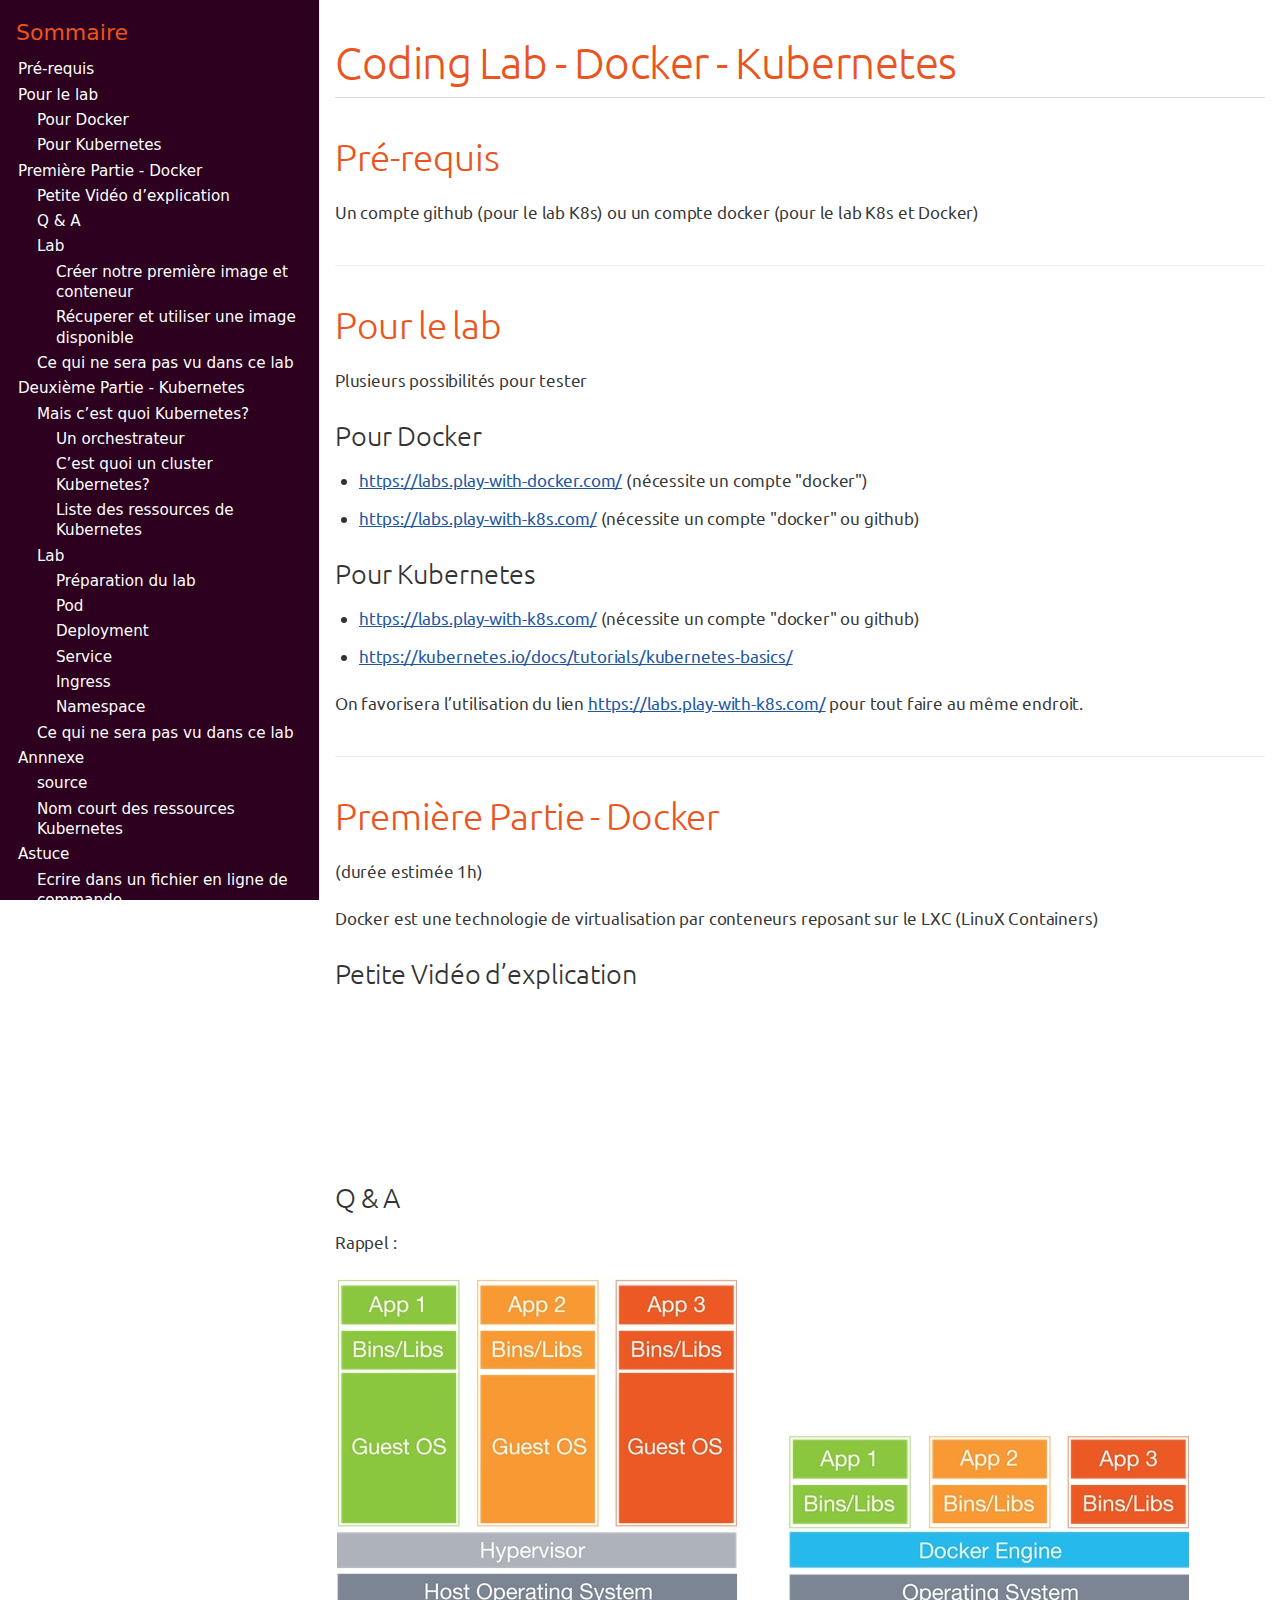
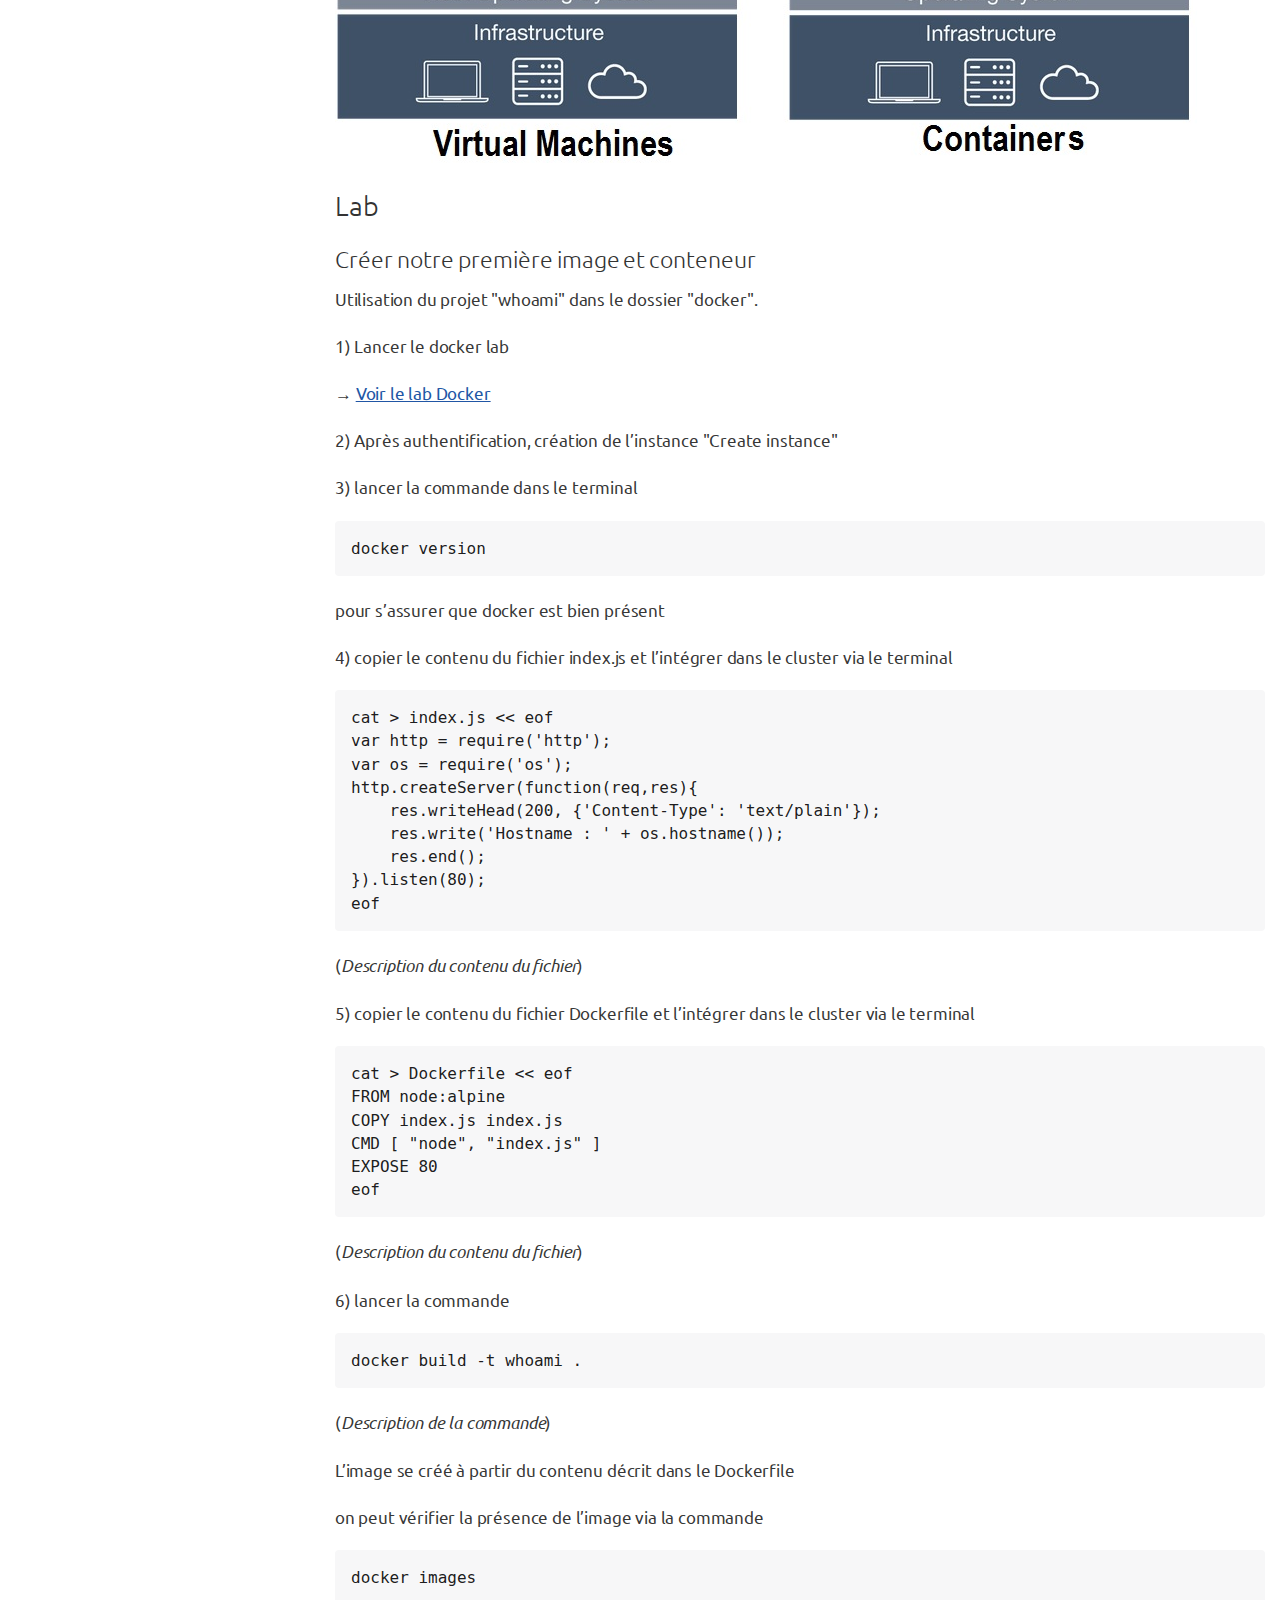
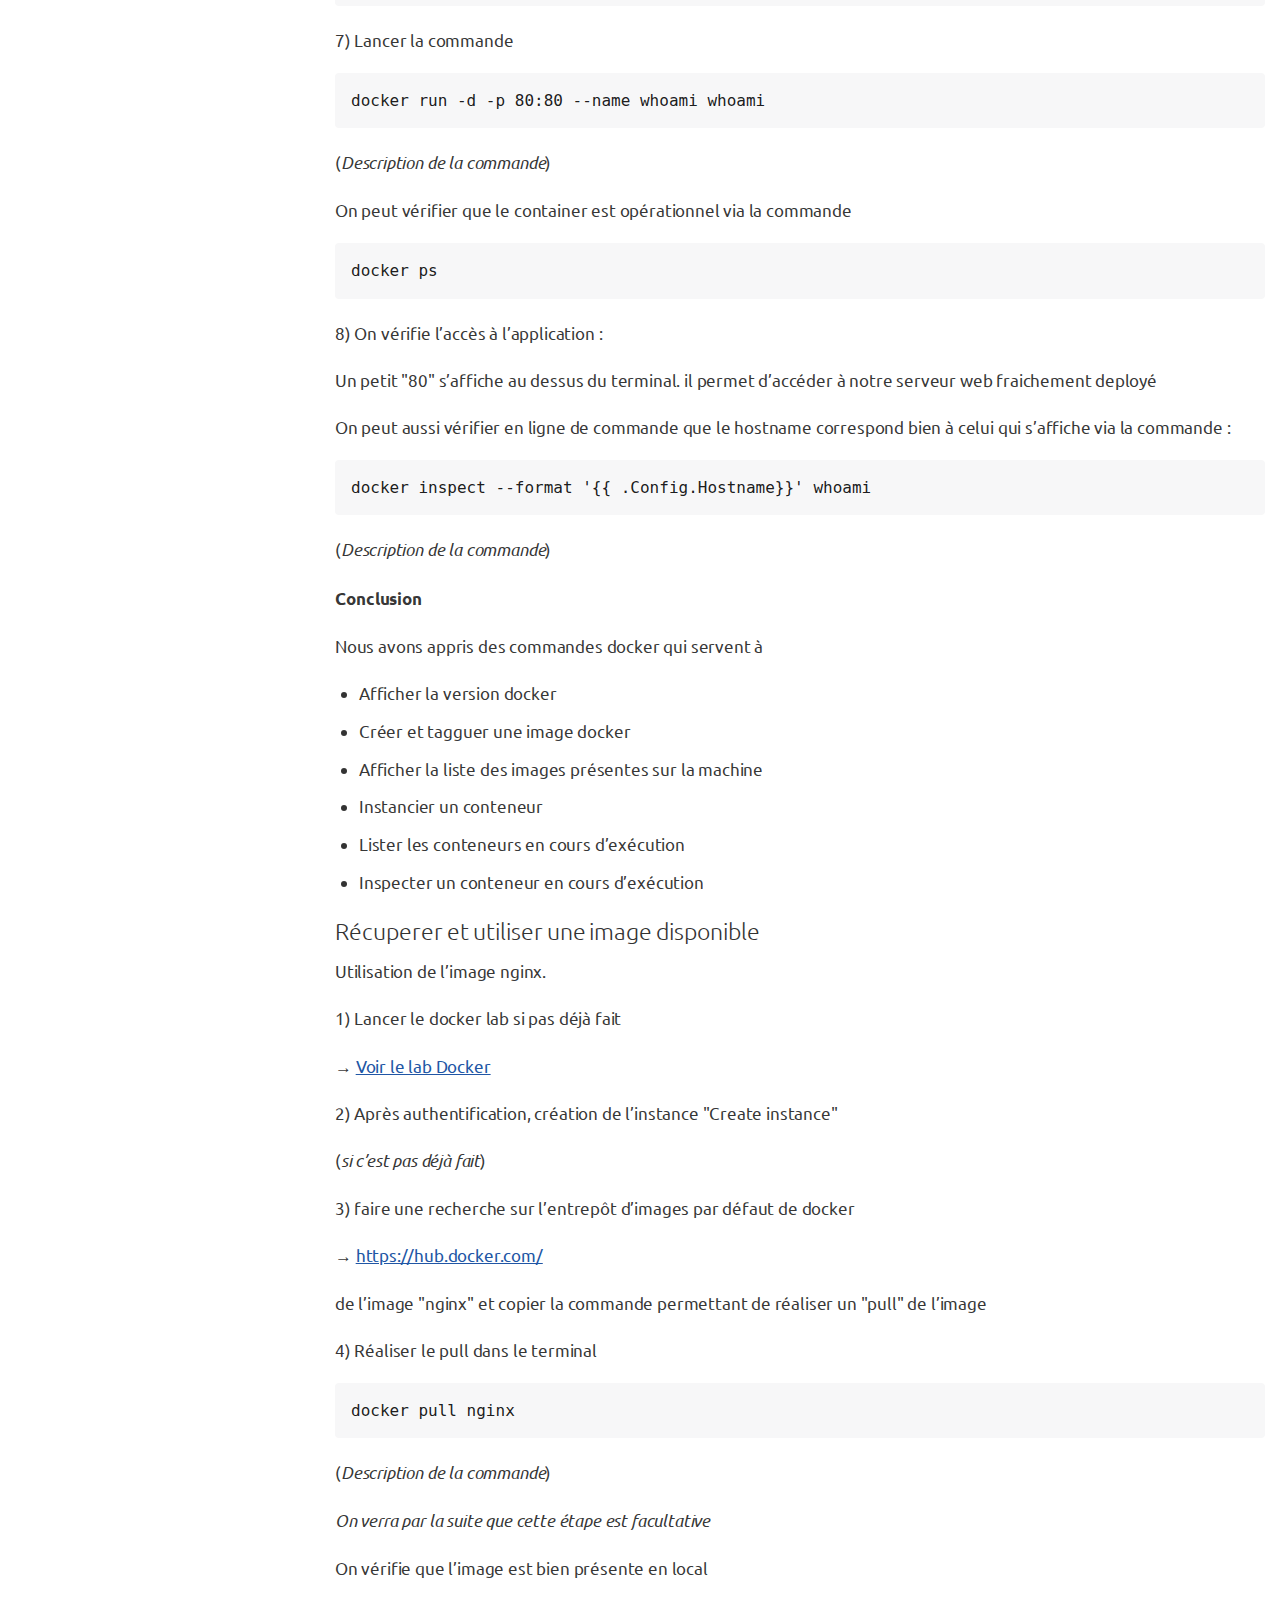
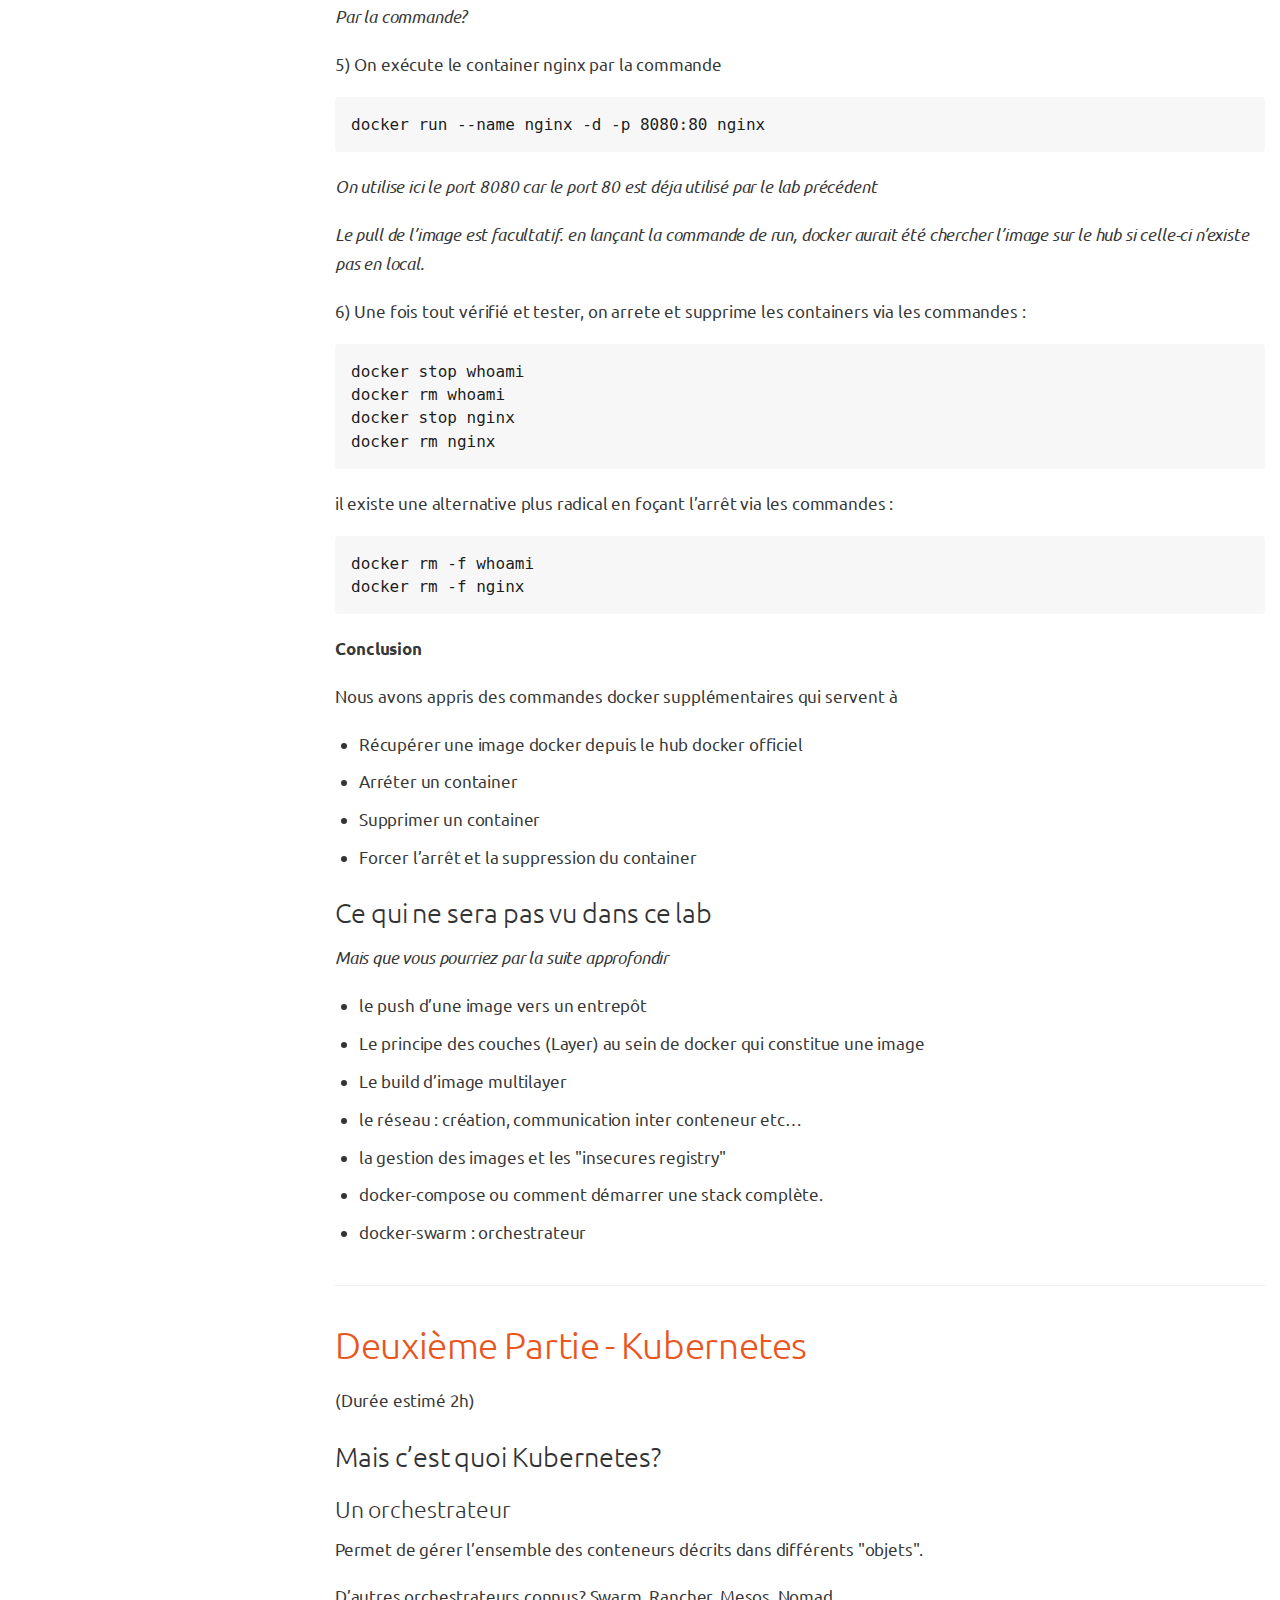
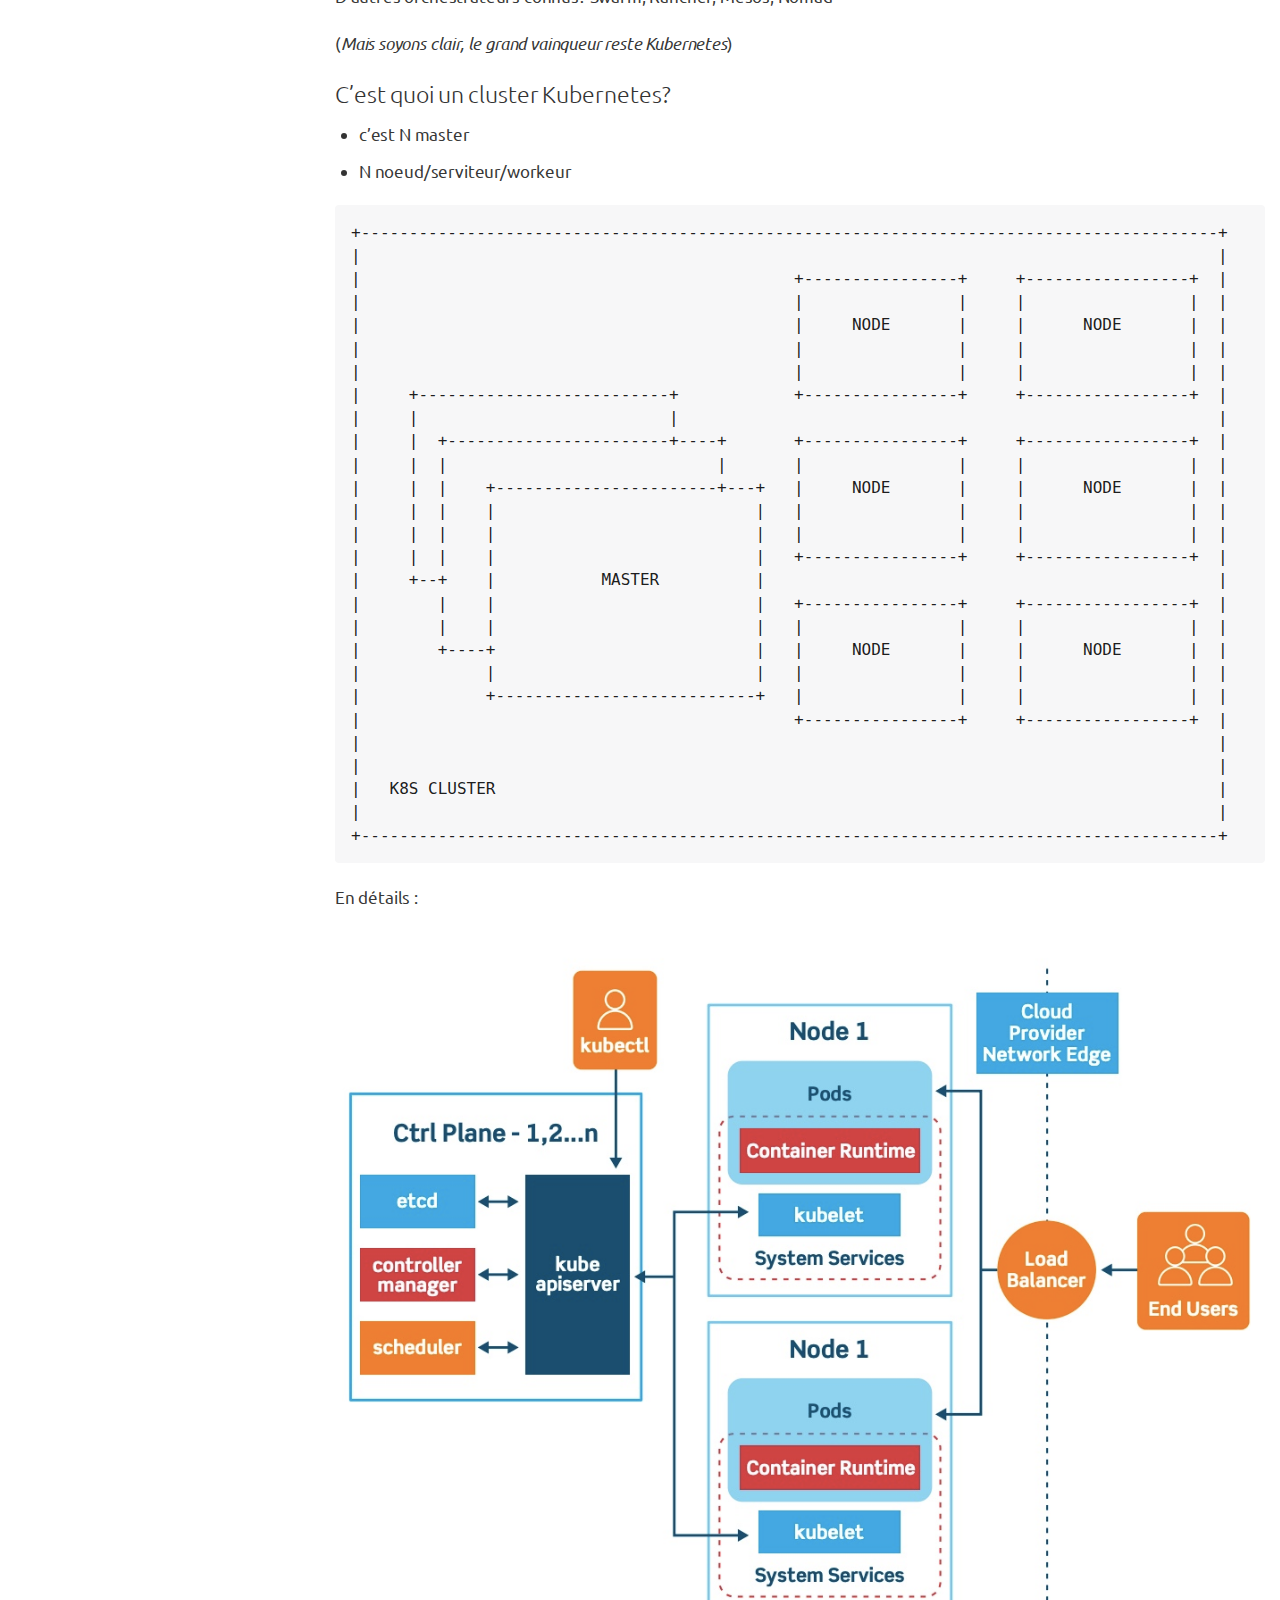
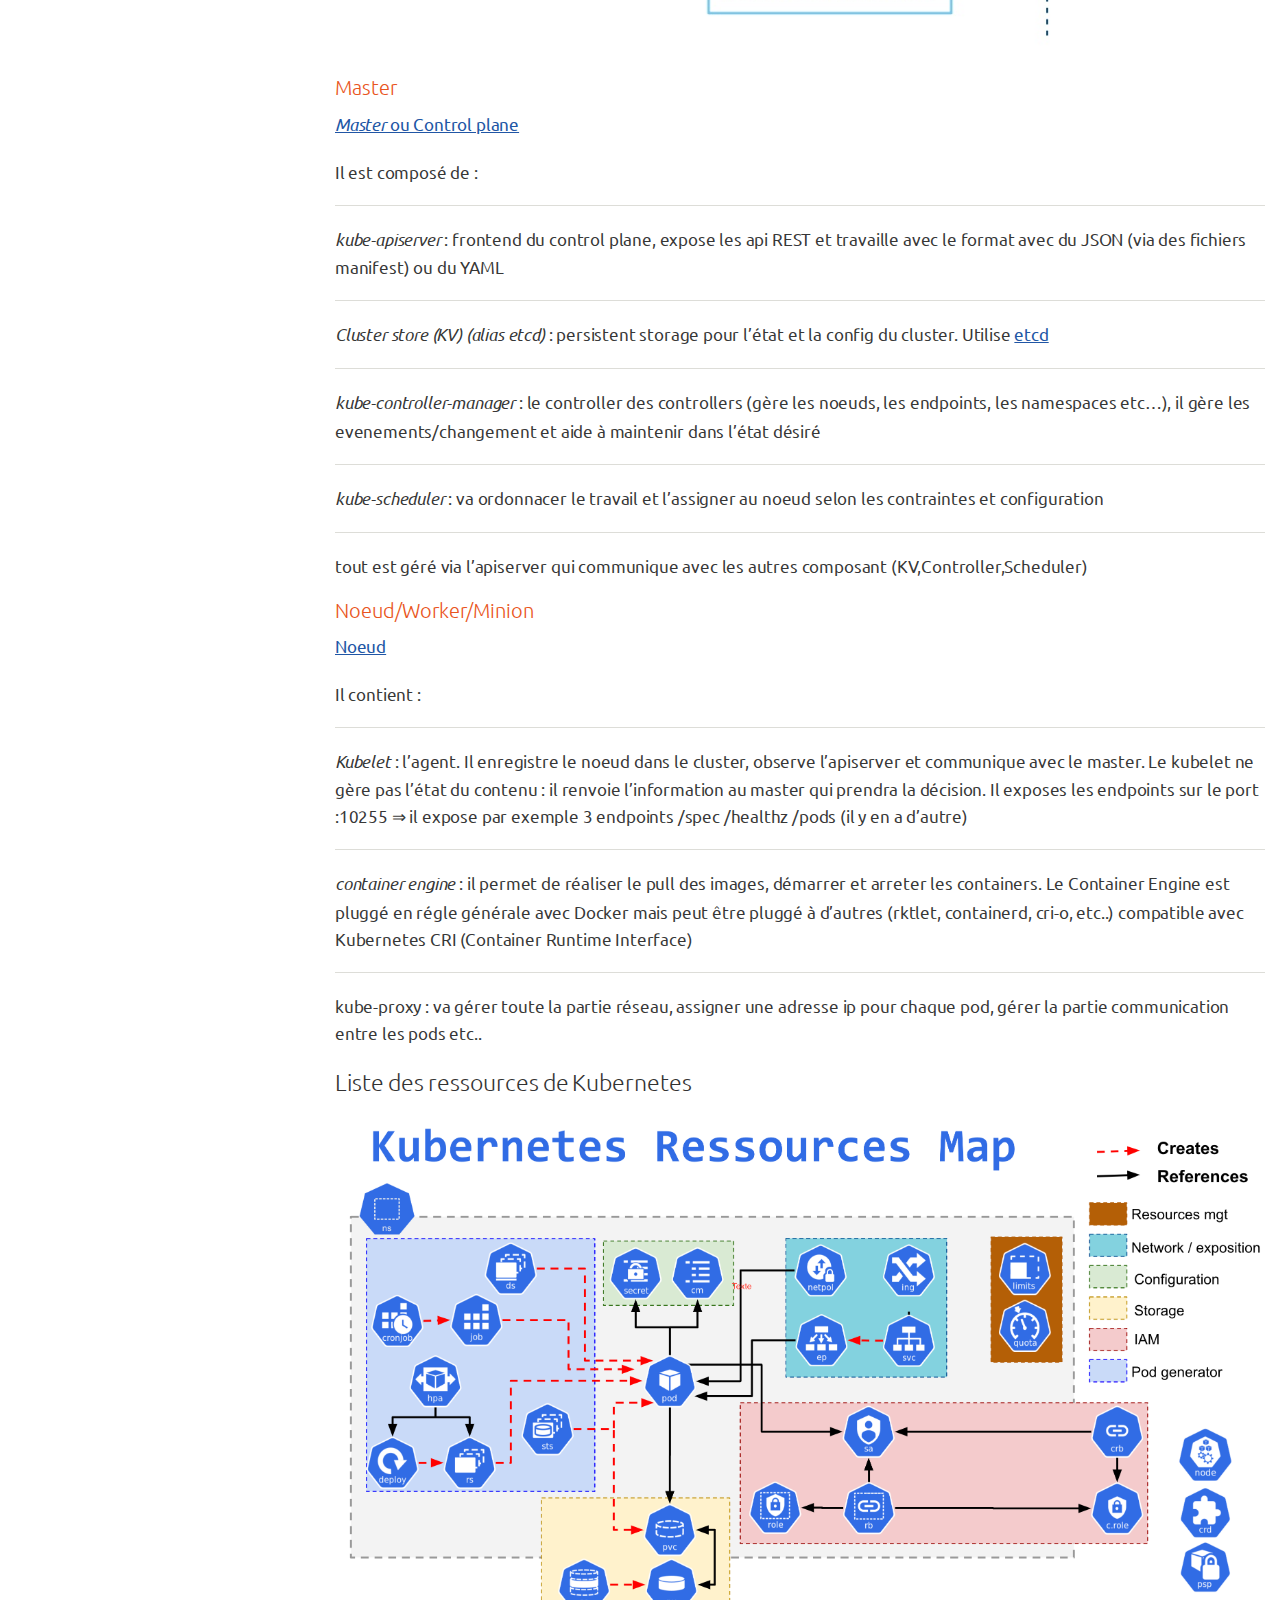
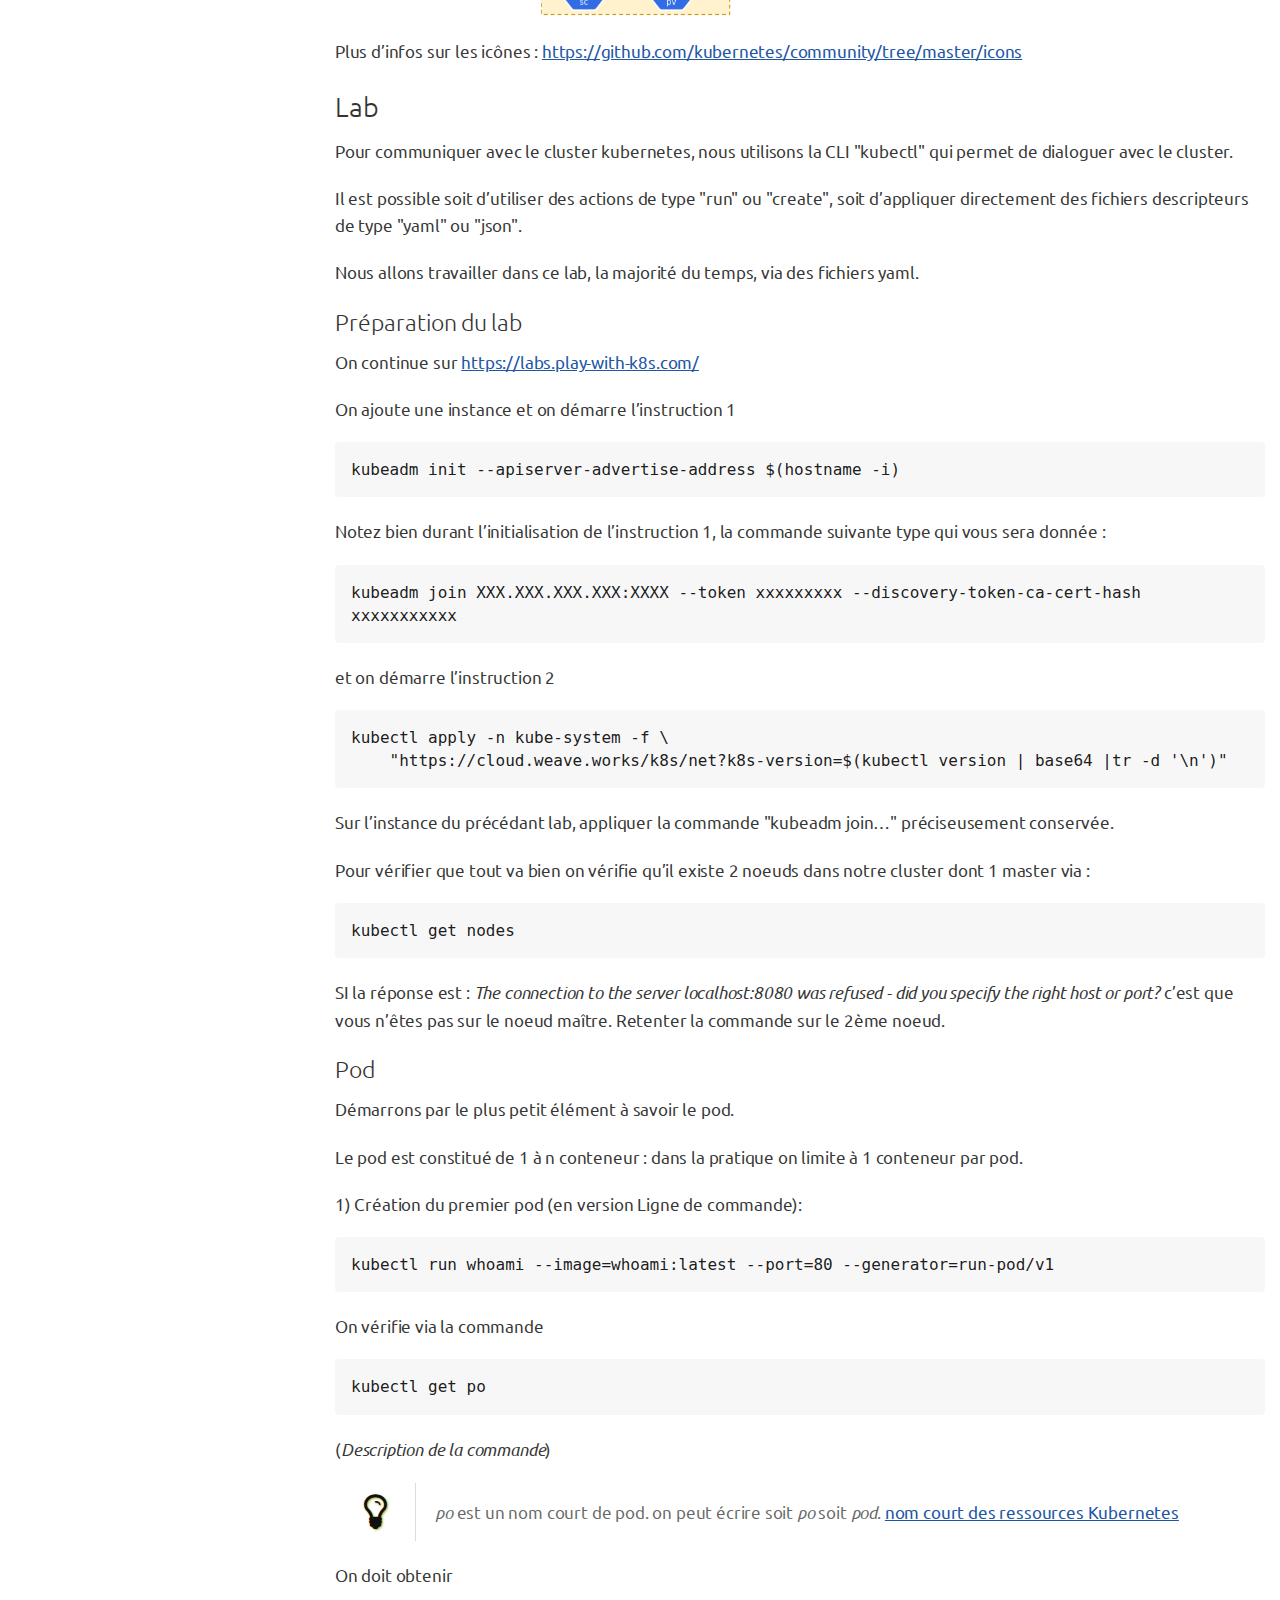
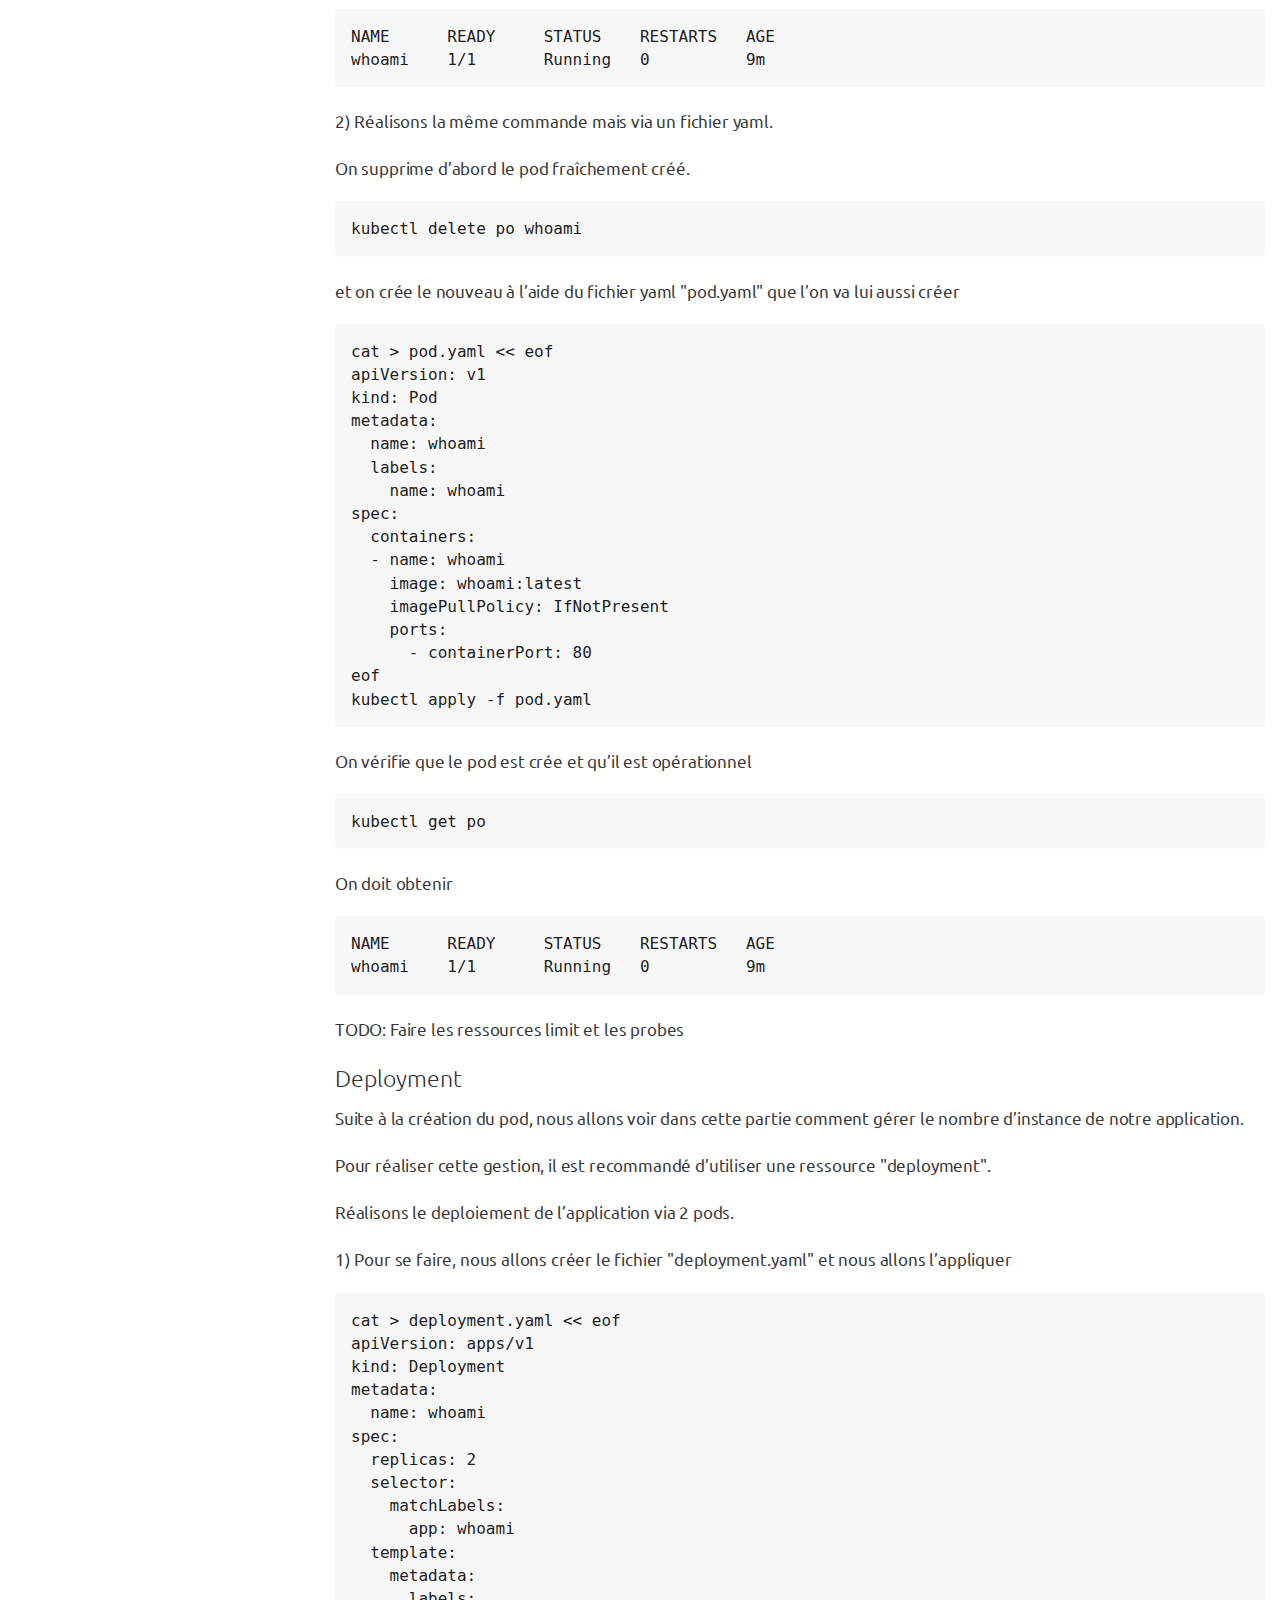
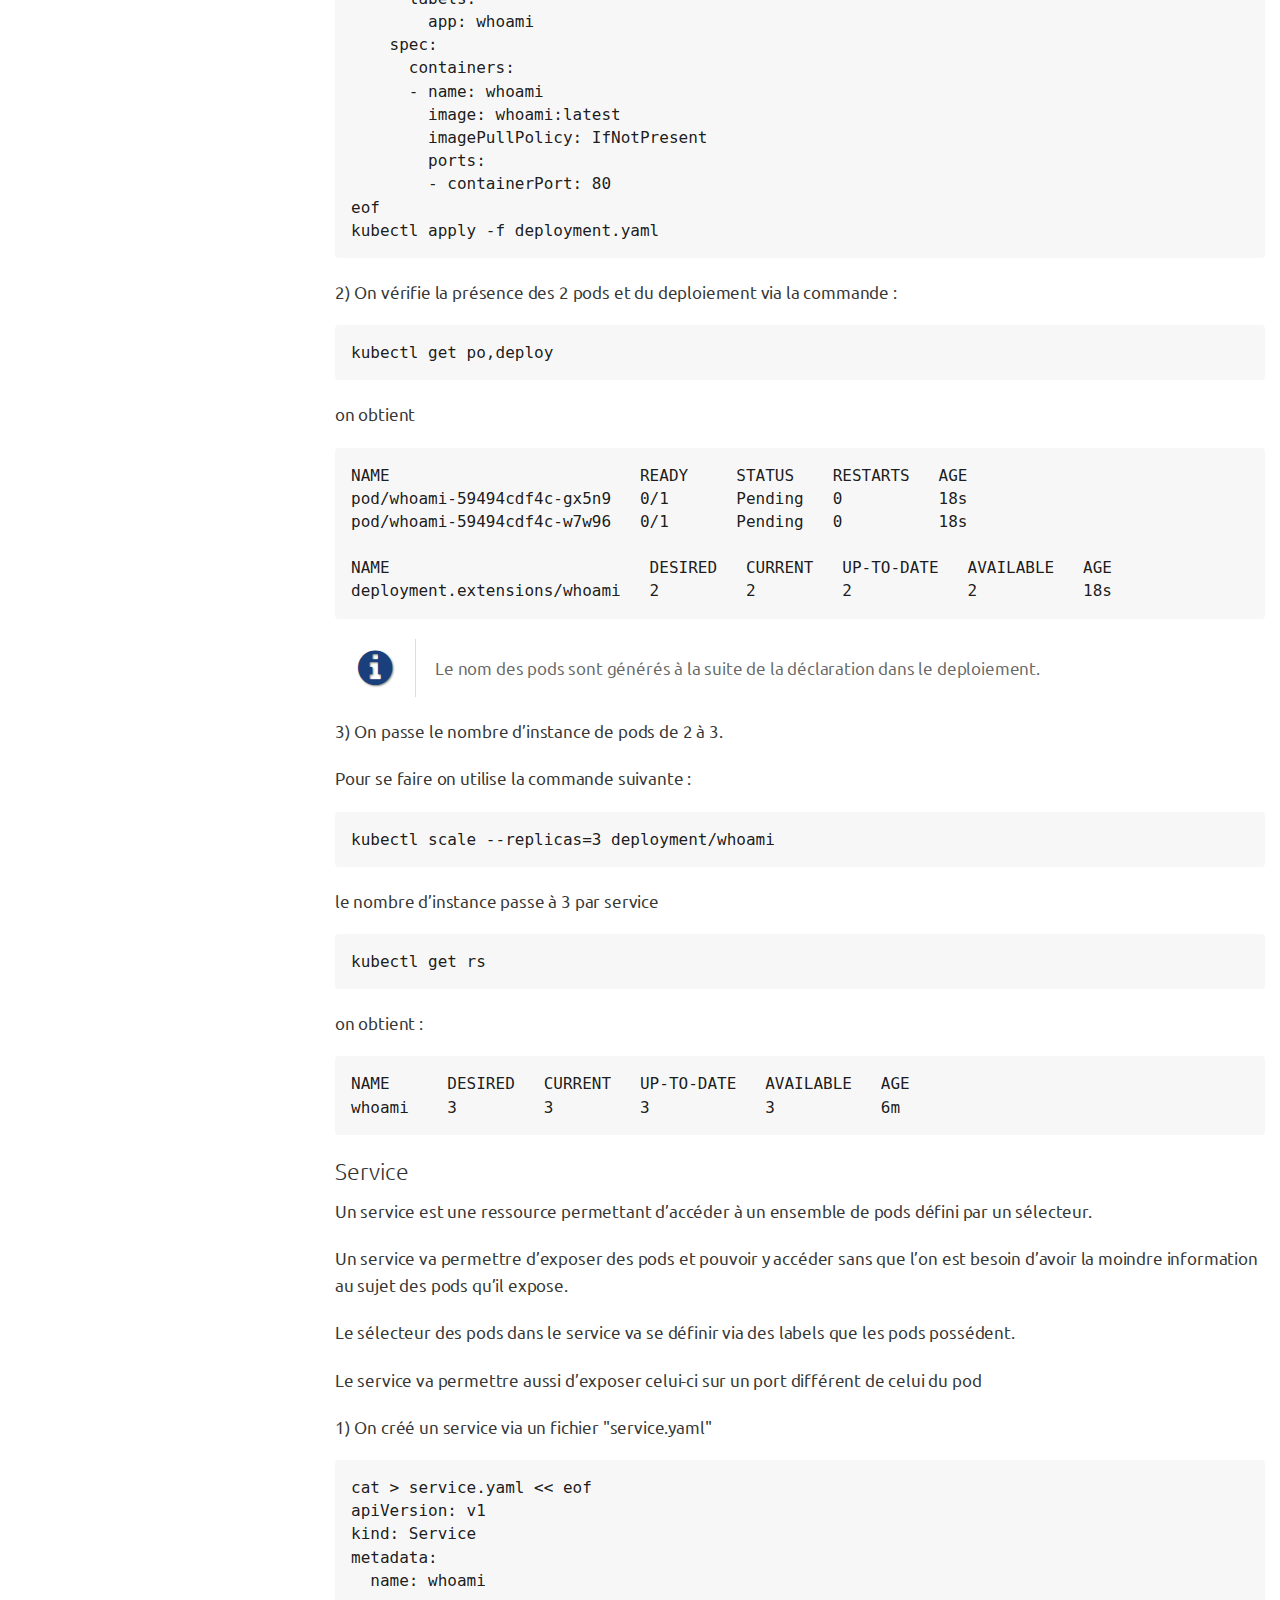
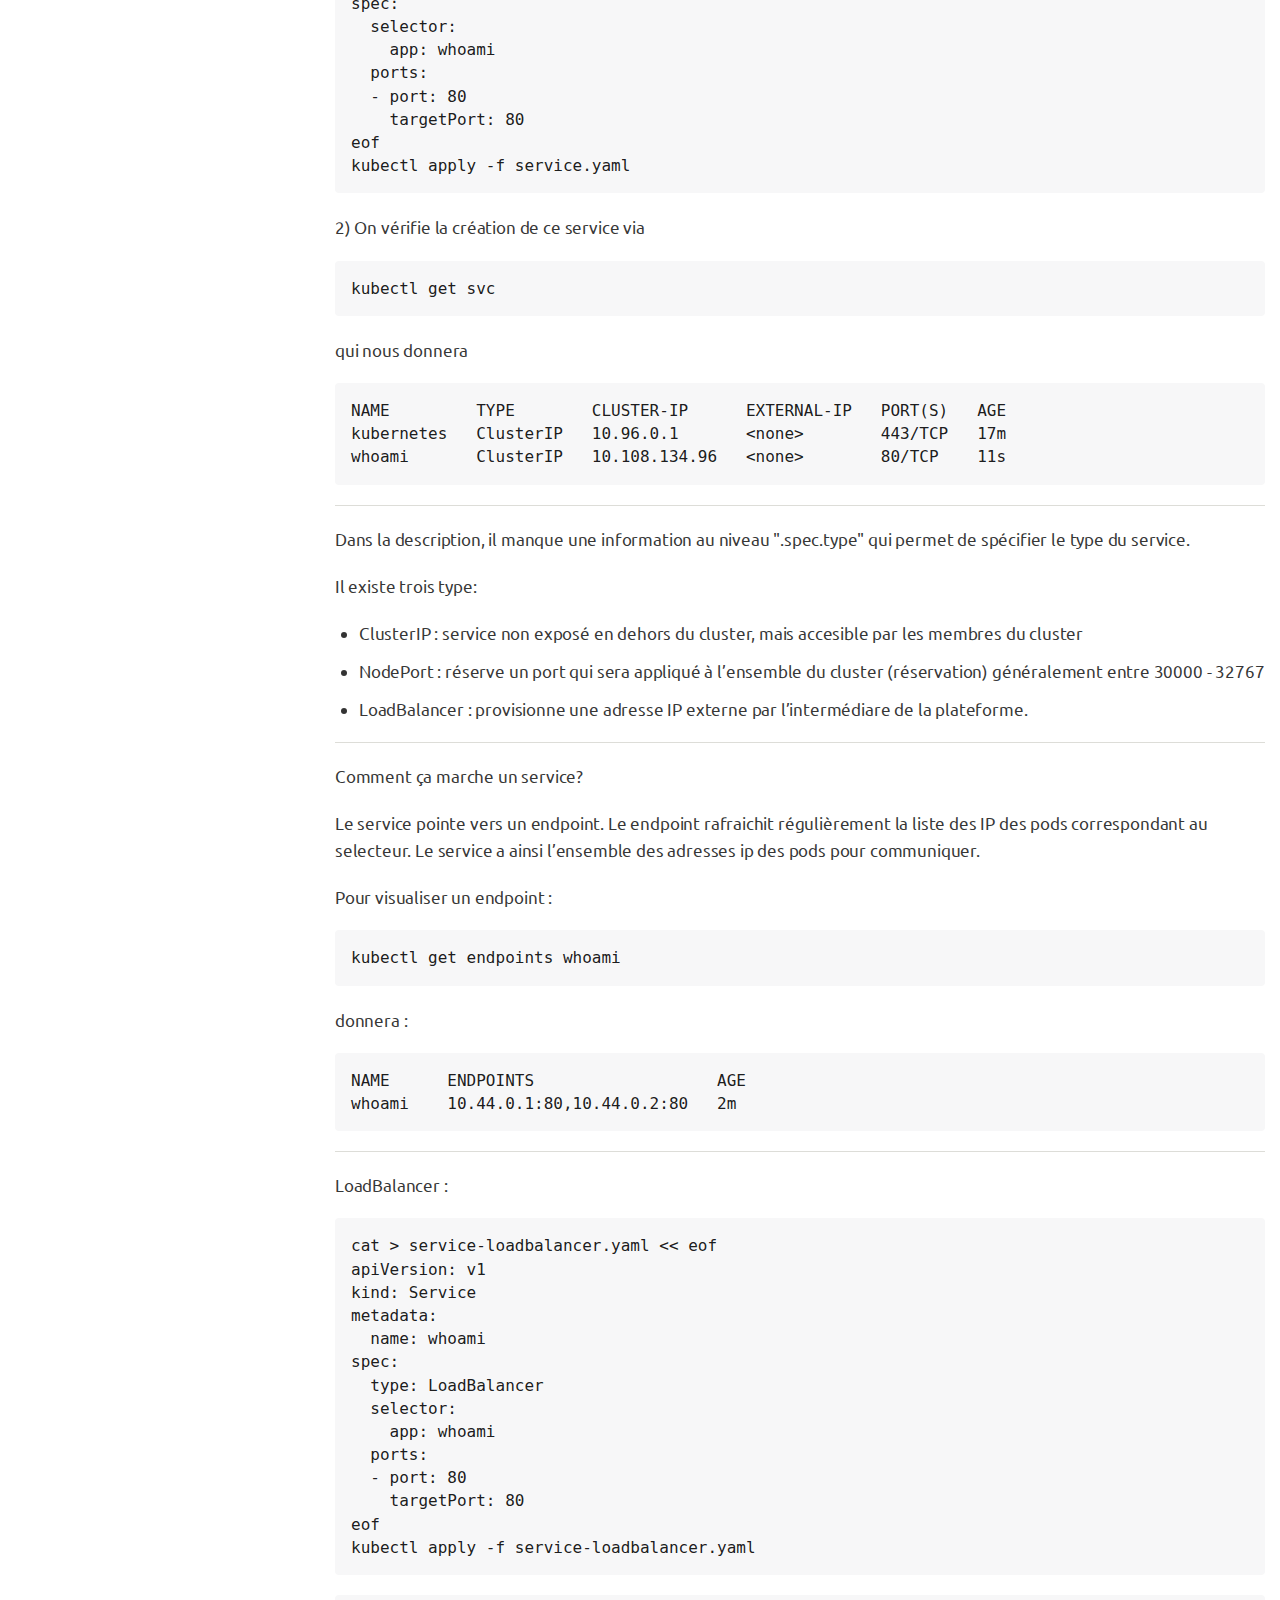
==== commit 6be86d11: "doc: ajout du deployment" ====
--- a/index.html
+++ b/index.html
@@ -838,7 +838,7 @@
 pod/whoami-59494cdf4c-w7w96   0/1       Pending   0          18s
 
 NAME                           DESIRED   CURRENT   UP-TO-DATE   AVAILABLE   AGE
-deployment.extensions/whoami   2         2         2            0           18s</code></pre>
+deployment.extensions/whoami   2         2         2            2           18s</code></pre>
 </div>
 </div>
 <div class="admonitionblock note">
@@ -924,6 +924,133 @@
 <pre class="highlight"><code class="language-console" data-lang="console">kubectl get svc</code></pre>
 </div>
 </div>
+<div class="paragraph">
+<p>qui nous donnera</p>
+</div>
+<div class="listingblock">
+<div class="content">
+<pre class="highlight"><code class="language-console" data-lang="console">NAME         TYPE        CLUSTER-IP      EXTERNAL-IP   PORT(S)   AGE
+kubernetes   ClusterIP   10.96.0.1       &lt;none&gt;        443/TCP   17m
+whoami       ClusterIP   10.108.134.96   &lt;none&gt;        80/TCP    11s</code></pre>
+</div>
+</div>
+<hr>
+<div class="paragraph">
+<p>Dans la description, il manque une information au niveau ".spec.type" qui permet de spécifier le type du service.</p>
+</div>
+<div class="paragraph">
+<p>Il existe trois type:</p>
+</div>
+<div class="ulist">
+<ul>
+<li>
+<p>ClusterIP : service non exposé en dehors du cluster, mais accesible par les membres du cluster</p>
+</li>
+<li>
+<p>NodePort : réserve un port qui sera appliqué à l&#8217;ensemble du cluster (réservation) généralement entre 30000 - 32767</p>
+</li>
+<li>
+<p>LoadBalancer : provisionne une adresse IP externe par l&#8217;intermédiare de la plateforme.</p>
+</li>
+</ul>
+</div>
+<hr>
+<div class="paragraph">
+<p>Comment ça marche un service?</p>
+</div>
+<div class="paragraph">
+<p>Le service pointe vers un endpoint. Le endpoint rafraichit régulièrement la liste des IP des pods correspondant au selecteur.
+Le service a ainsi l&#8217;ensemble des adresses ip des pods pour communiquer.</p>
+</div>
+<div class="paragraph">
+<p>Pour visualiser un endpoint :</p>
+</div>
+<div class="listingblock">
+<div class="content">
+<pre class="highlight"><code class="language-console" data-lang="console">kubectl get endpoints whoami</code></pre>
+</div>
+</div>
+<div class="paragraph">
+<p>donnera :</p>
+</div>
+<div class="listingblock">
+<div class="content">
+<pre class="highlight"><code class="language-console" data-lang="console">NAME      ENDPOINTS                   AGE
+whoami    10.44.0.1:80,10.44.0.2:80   2m</code></pre>
+</div>
+</div>
+<hr>
+<div class="paragraph">
+<p>LoadBalancer :</p>
+</div>
+<div class="listingblock">
+<div class="content">
+<pre class="highlight"><code class="language-console" data-lang="console">cat &gt; service-loadbalancer.yaml &lt;&lt; eof
+apiVersion: v1
+kind: Service
+metadata:
+  name: whoami
+spec:
+  type: LoadBalancer
+  selector:
+    app: whoami
+  ports:
+  - port: 80
+    targetPort: 80
+eof
+kubectl apply -f service-loadbalancer.yaml</code></pre>
+</div>
+</div>
+<div class="listingblock">
+<div class="content">
+<pre class="highlight"><code class="language-console" data-lang="console">NAME         TYPE           CLUSTER-IP      EXTERNAL-IP   PORT(S)        AGE
+kubernetes   ClusterIP      10.96.0.1       &lt;none&gt;        443/TCP        46m
+whoami       LoadBalancer   10.109.74.243   &lt;pending&gt;     80:31592/TCP   11s</code></pre>
+</div>
+</div>
+<div class="admonitionblock note">
+<table>
+<tr>
+<td class="icon">
+<i class="fa icon-note" title="Note"></i>
+</td>
+<td class="content">
+Si la plateforme (comme c&#8217;est le cas ici) n&#8217;a pas de service permettant d&#8217;obtenir une adresse externe, alors elle reste à l&#8217;état pending.
+</td>
+</tr>
+</table>
+</div>
+<div class="paragraph">
+<p>NodePort :</p>
+</div>
+<div class="listingblock">
+<div class="content">
+<pre class="highlight"><code class="language-console" data-lang="console">cat &gt; service-nodeport.yaml &lt;&lt; eof
+apiVersion: v1
+kind: Service
+metadata:
+  name: whoami
+spec:
+  type: NodePort
+  selector:
+    app: whoami
+  ports:
+  - port: 80
+    targetPort: 80
+eof
+kubectl apply -f service-nodeport.yaml</code></pre>
+</div>
+</div>
+<div class="listingblock">
+<div class="content">
+<pre class="highlight"><code class="language-console" data-lang="console">NAME         TYPE        CLUSTER-IP      EXTERNAL-IP   PORT(S)        AGE
+kubernetes   ClusterIP   10.96.0.1       &lt;none&gt;        443/TCP        39m
+whoami       NodePort    10.109.63.115   &lt;none&gt;        80:31178/TCP   34m</code></pre>
+</div>
+</div>
+<div class="paragraph">
+<p>On peut accéder à la ressource via l&#8217;url externe + le port attribué par NodePort.</p>
+</div>
 </div>
 <div class="sect3">
 <h4 id="_ingress">Ingress</h4>
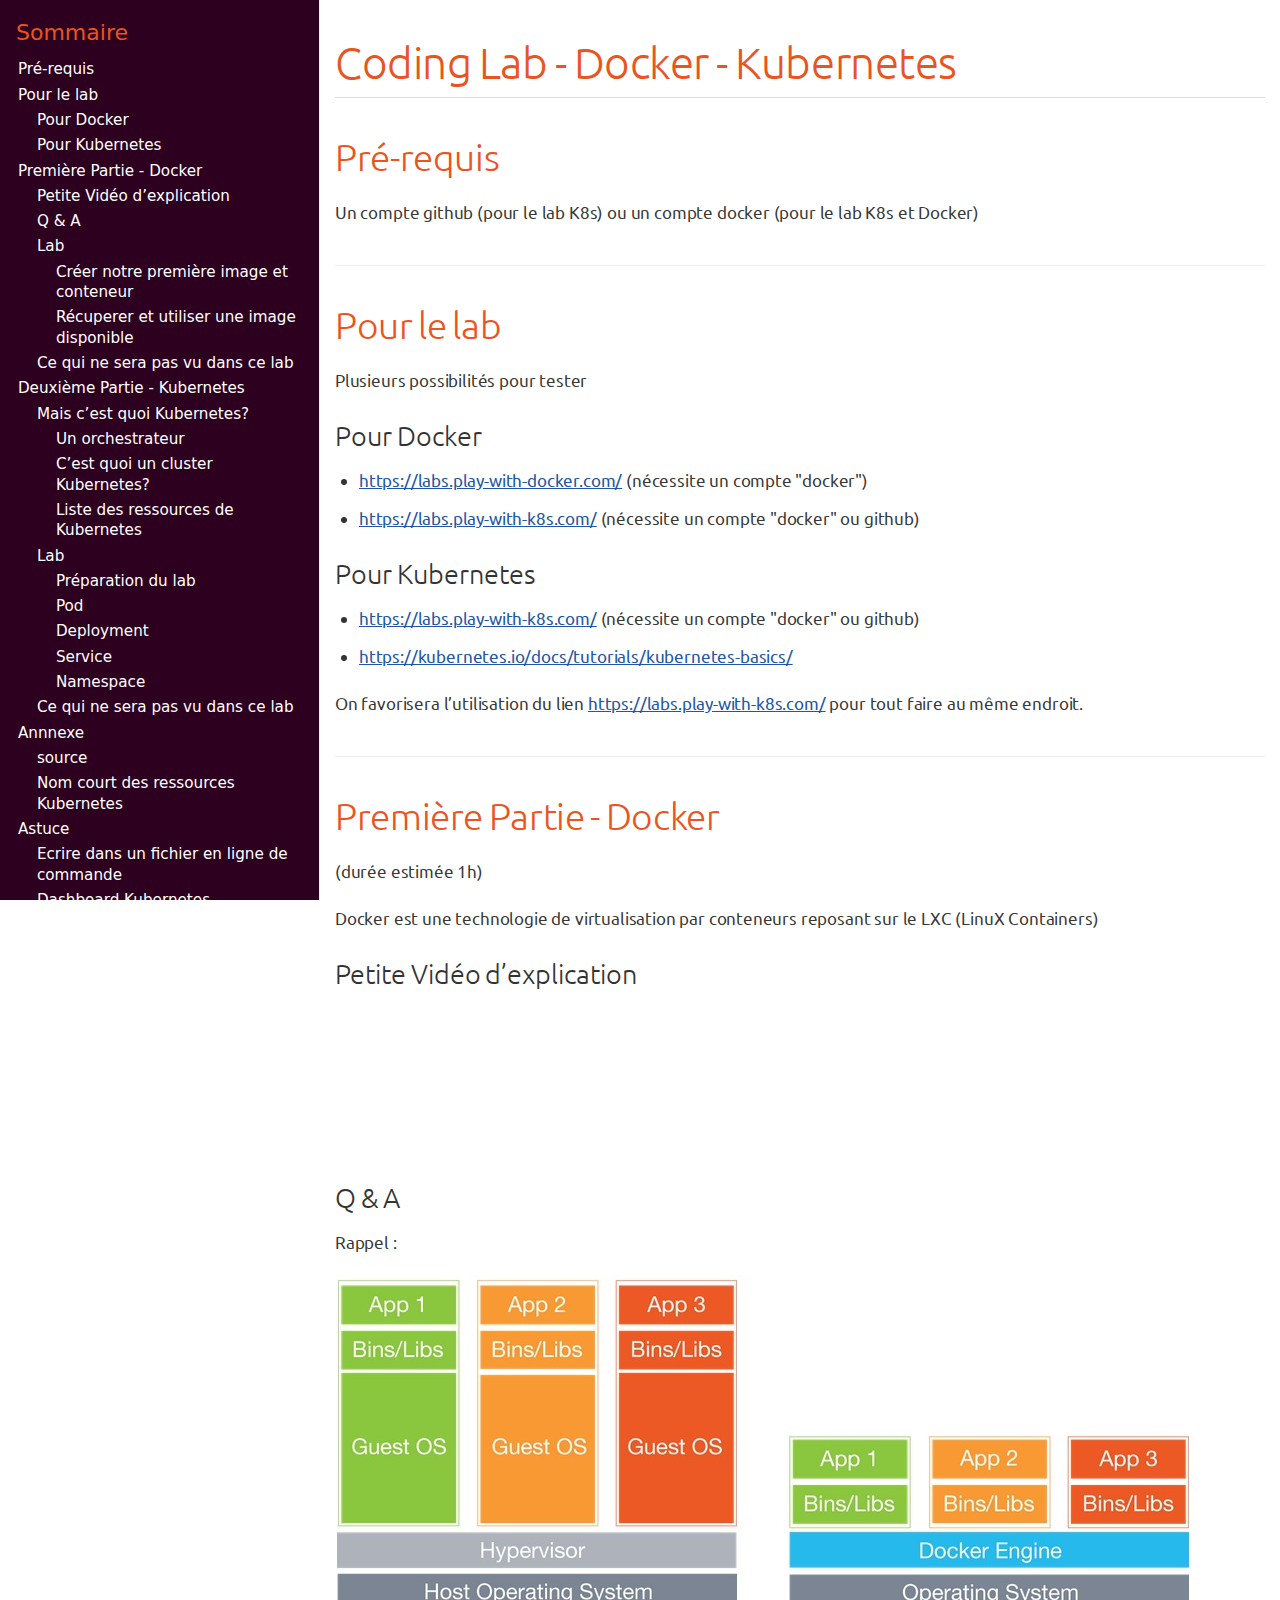
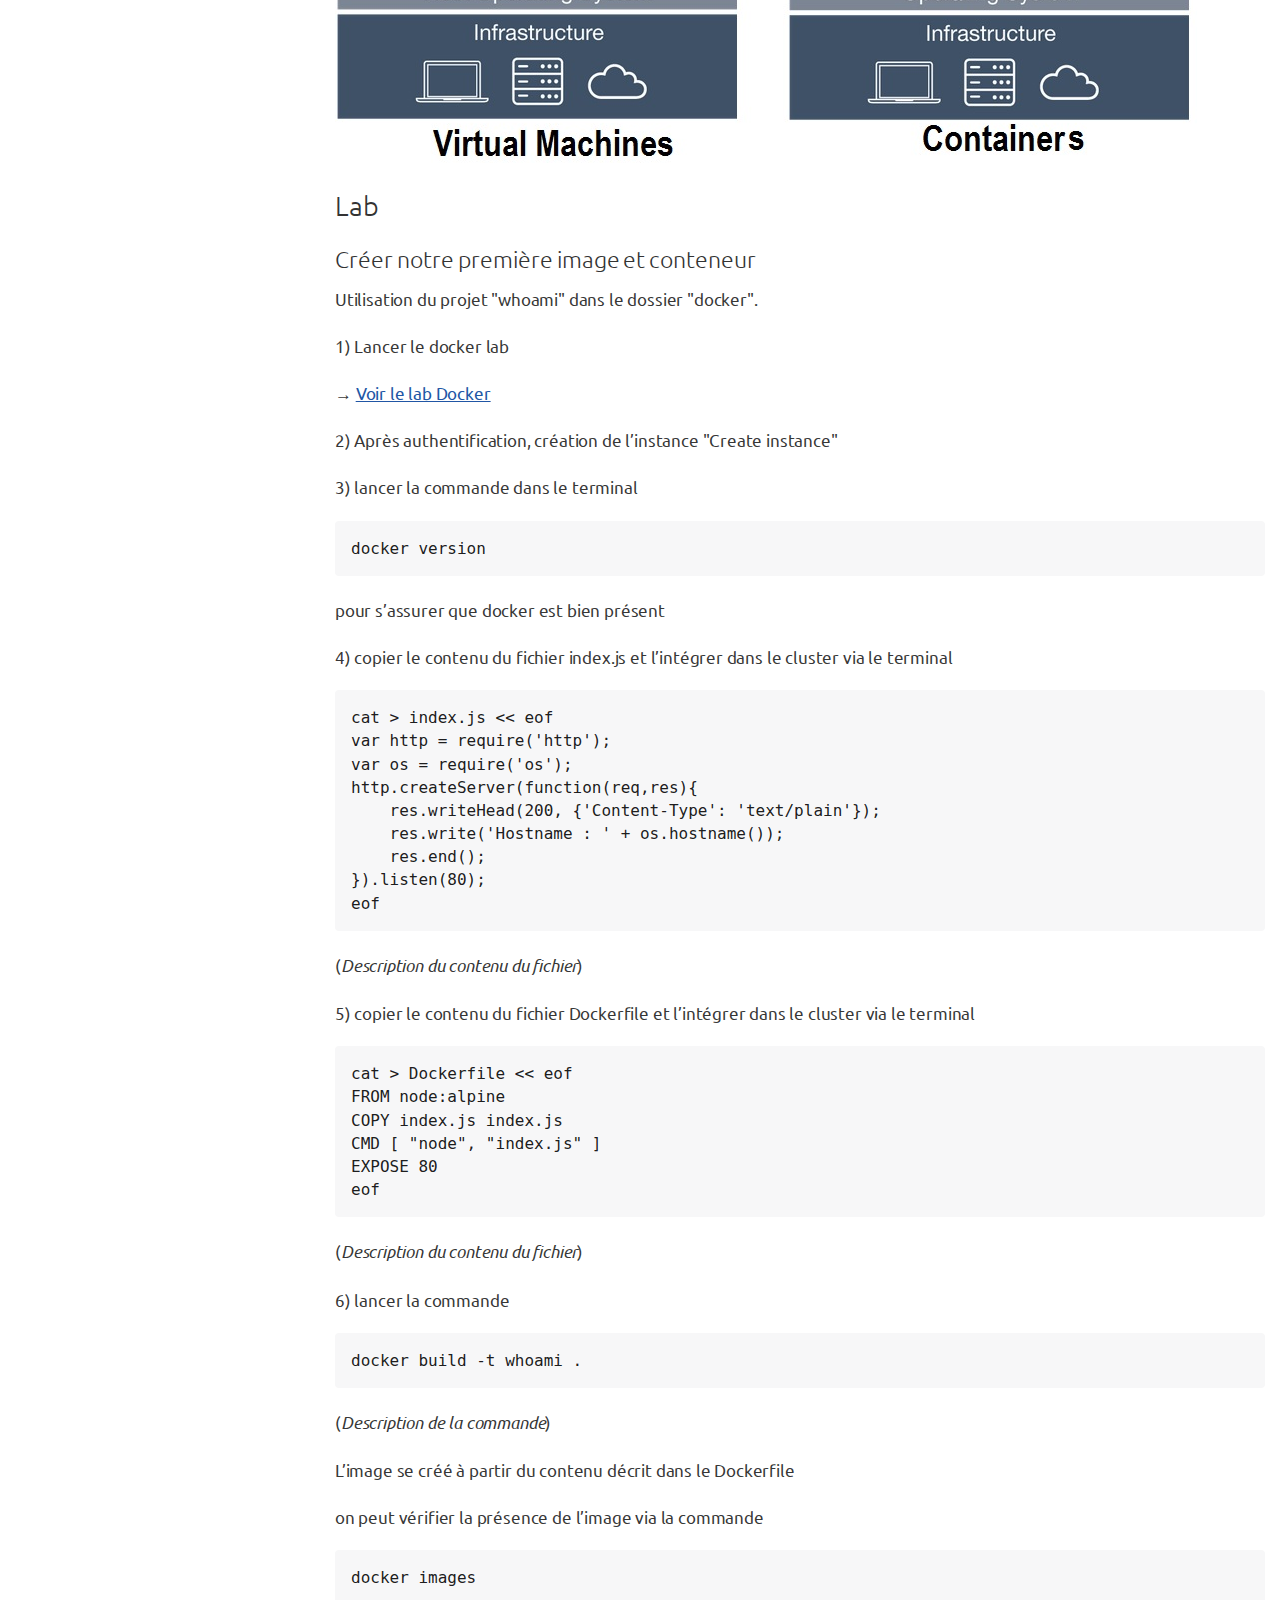
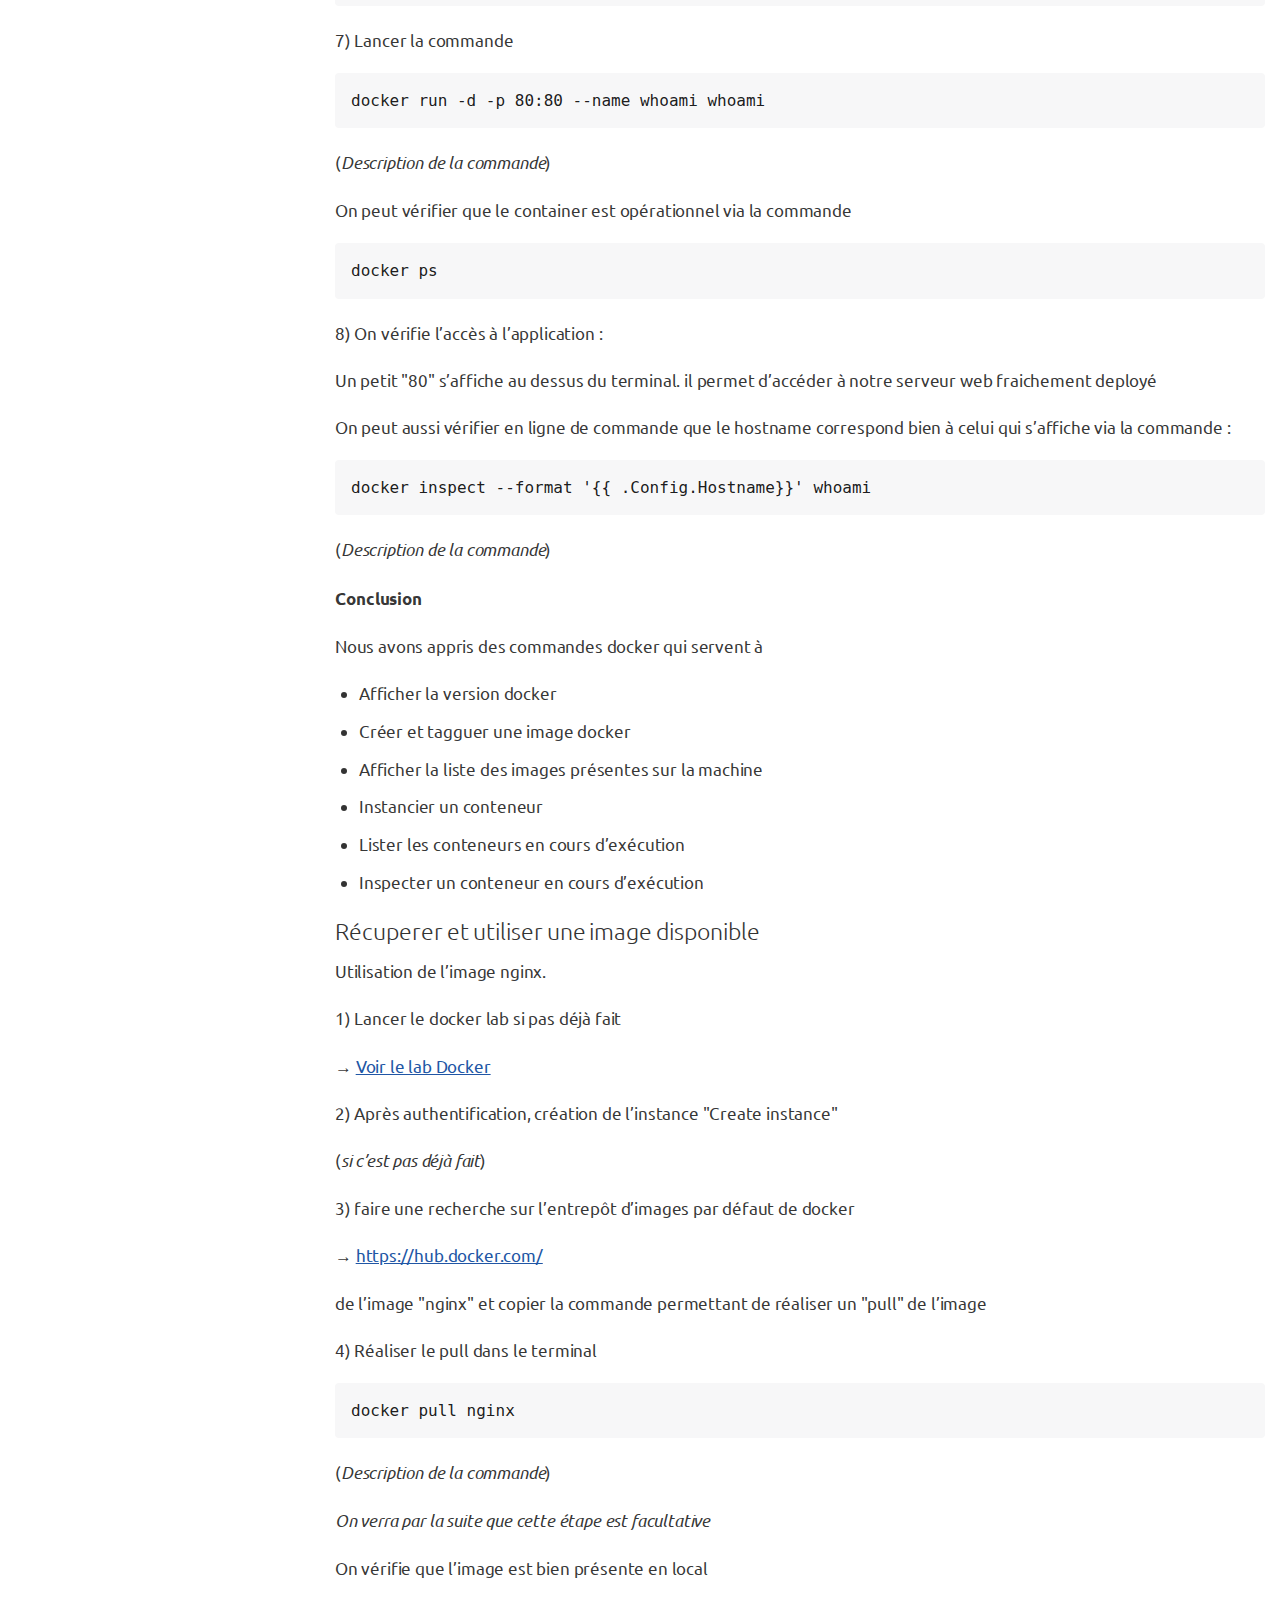
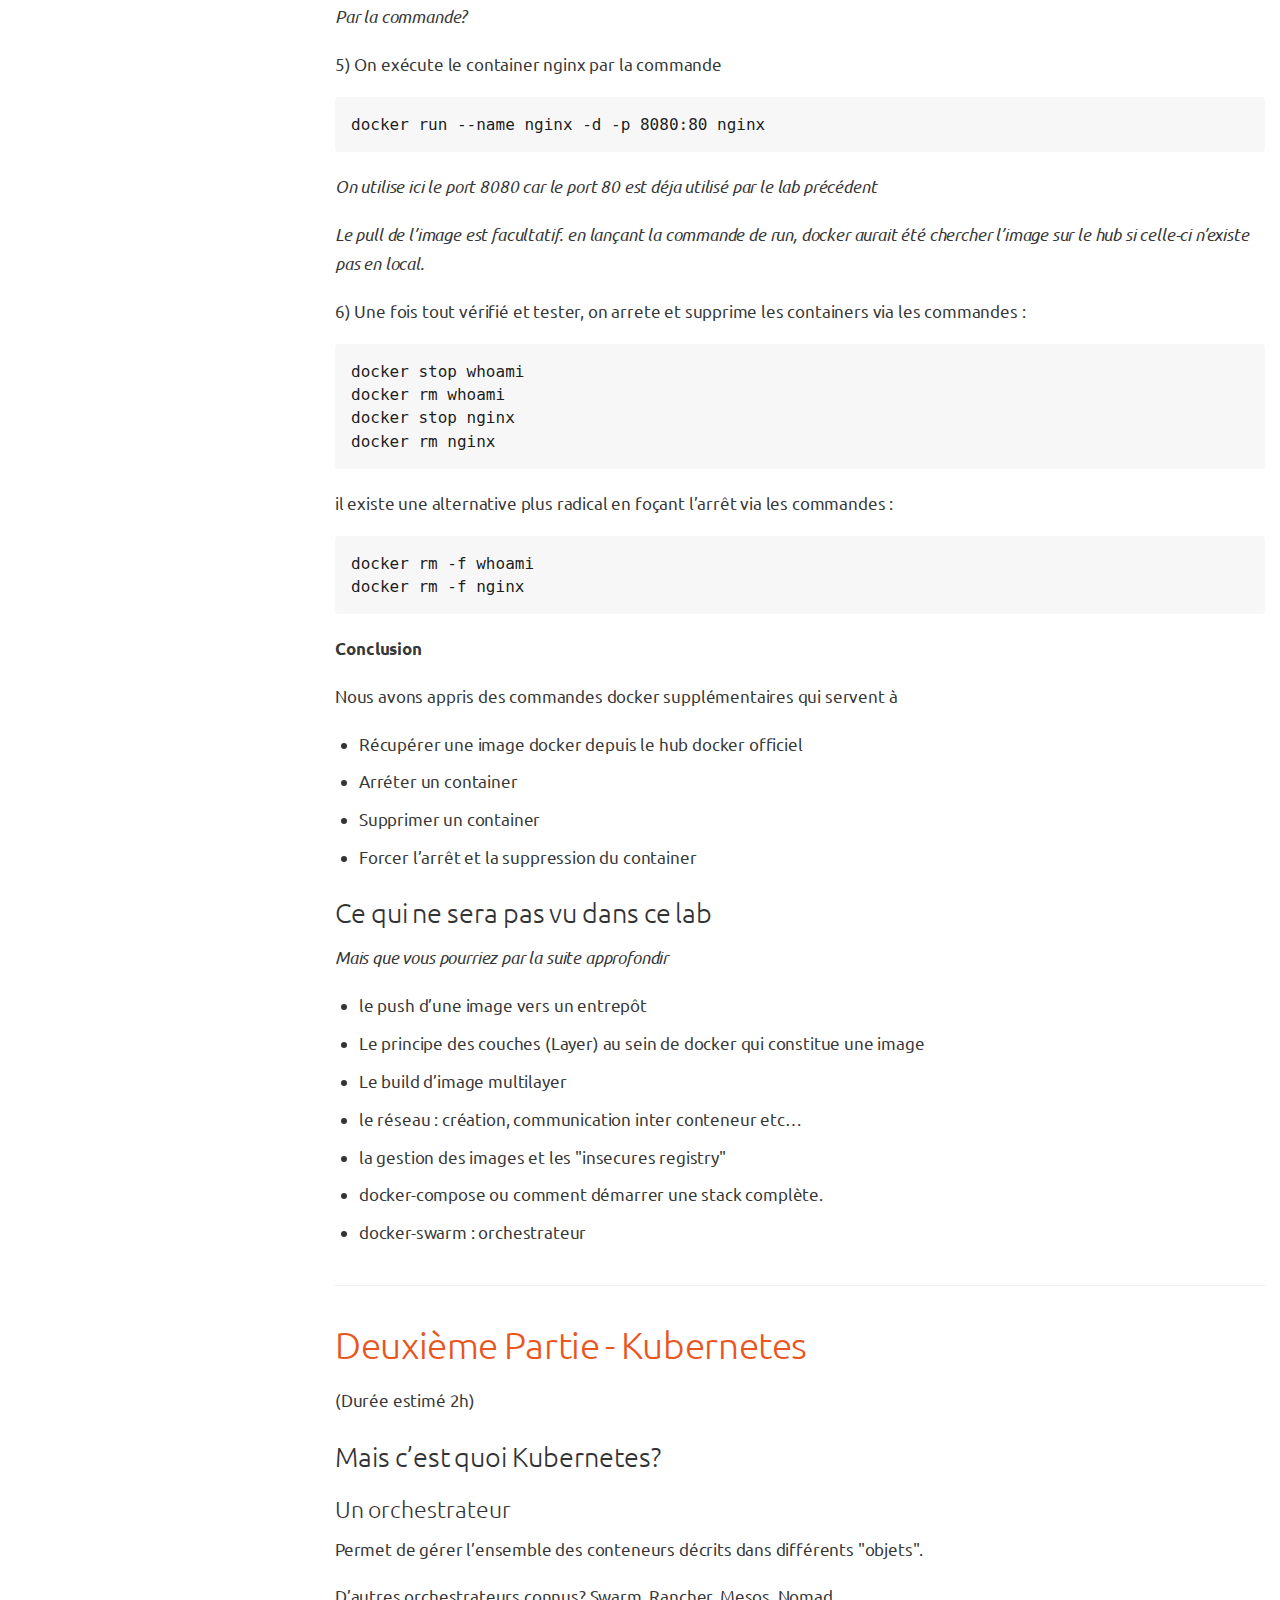
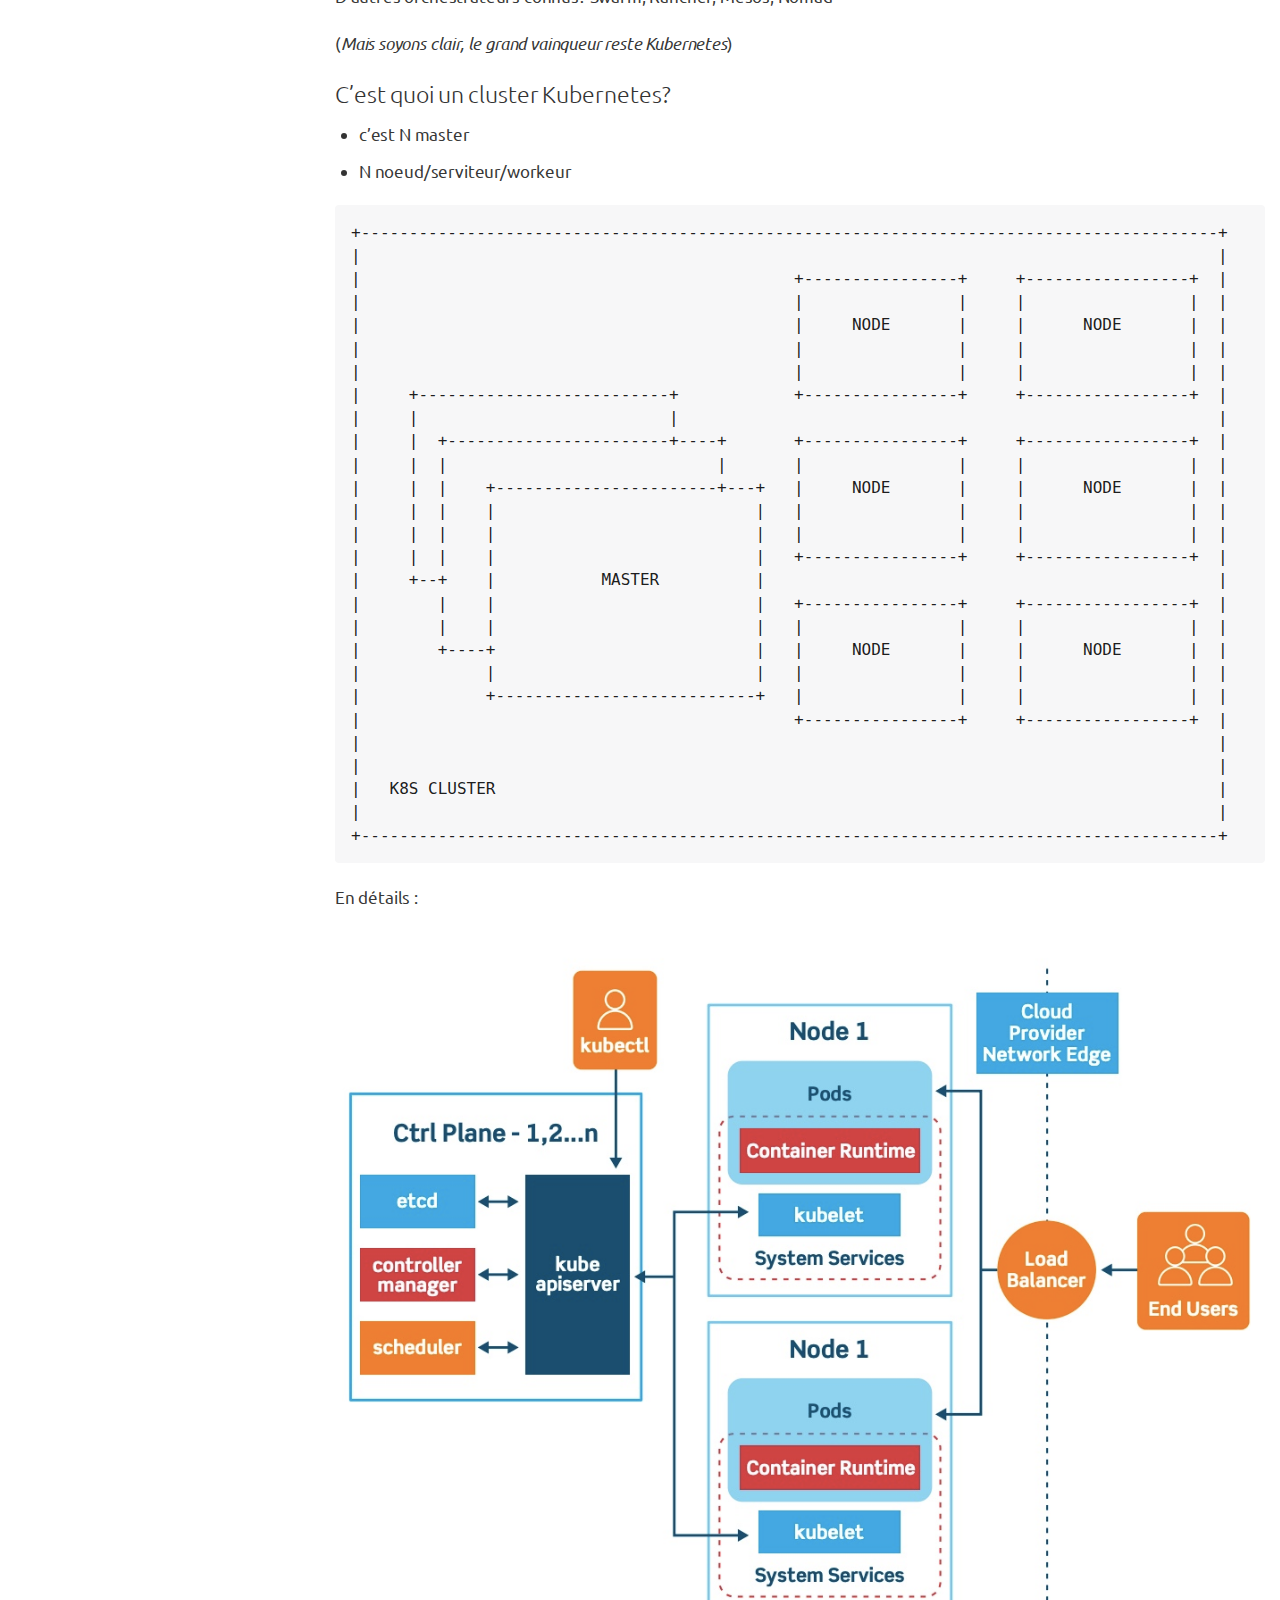
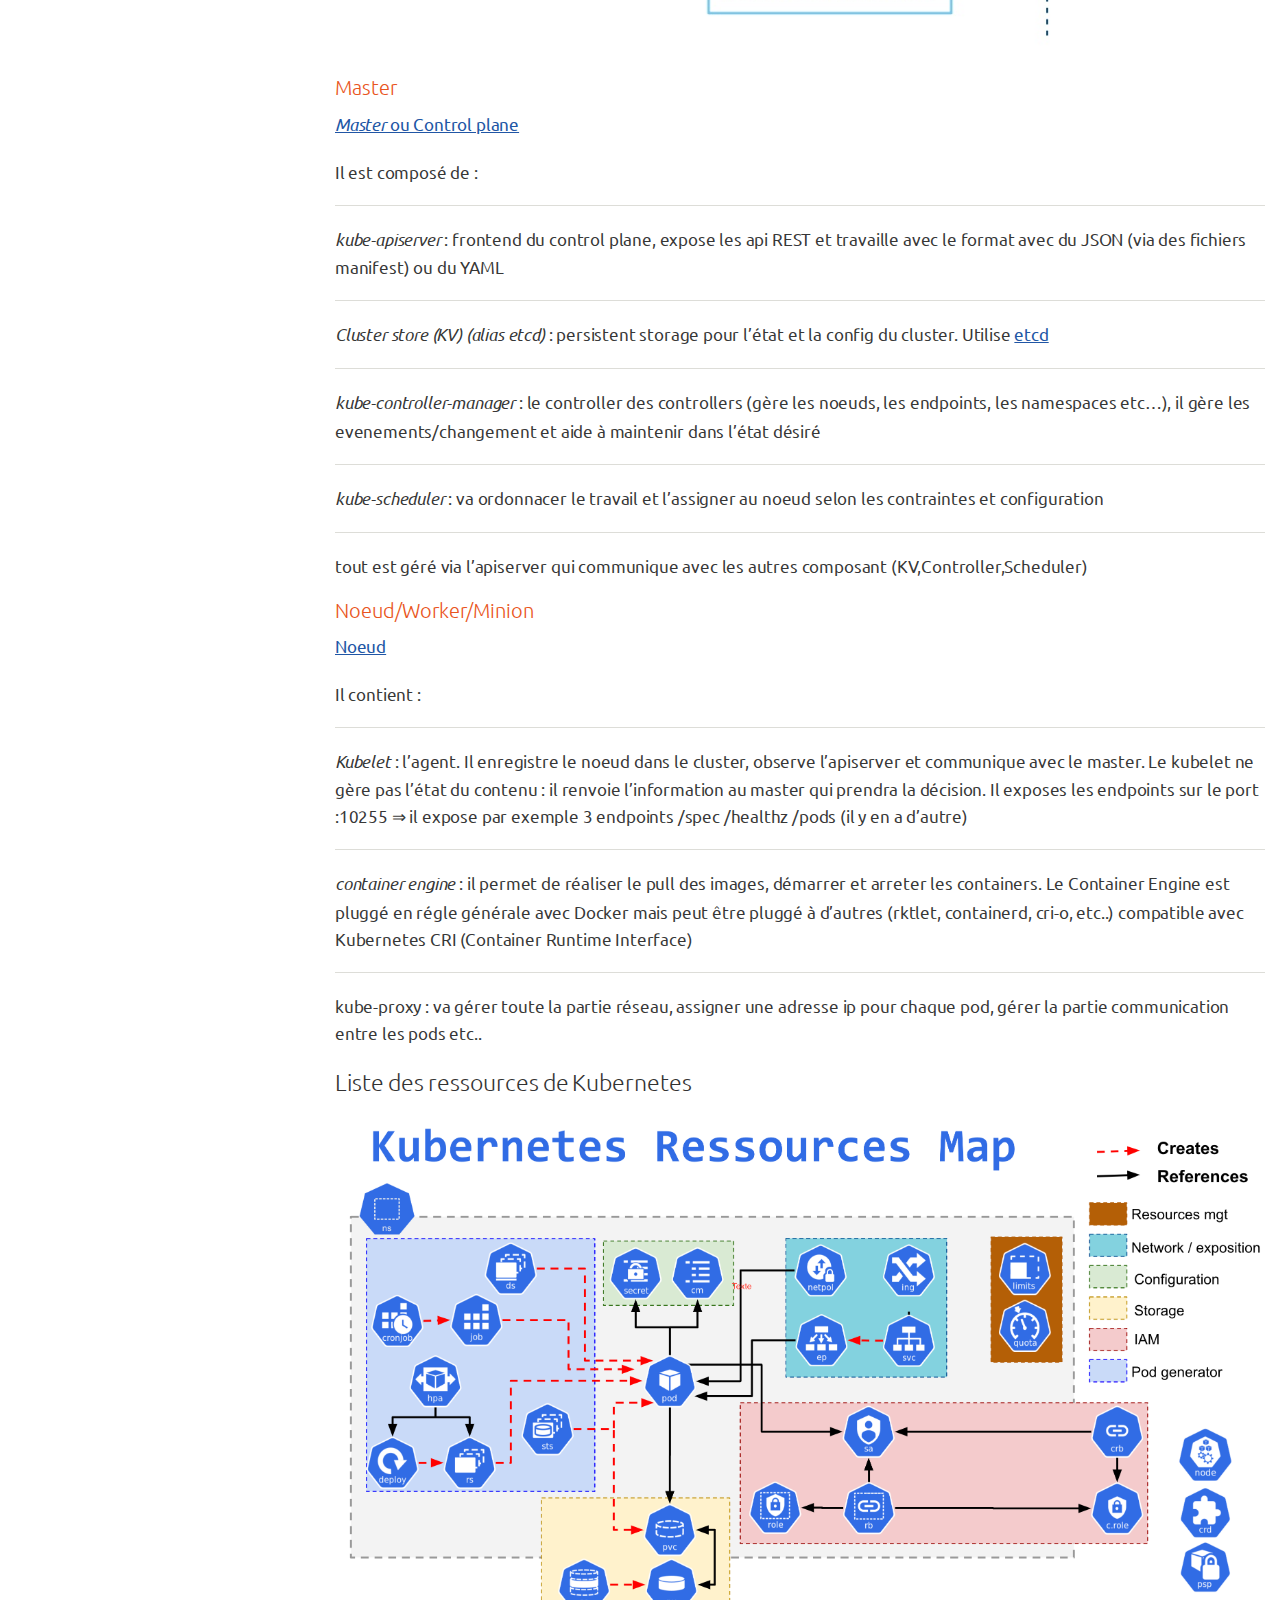
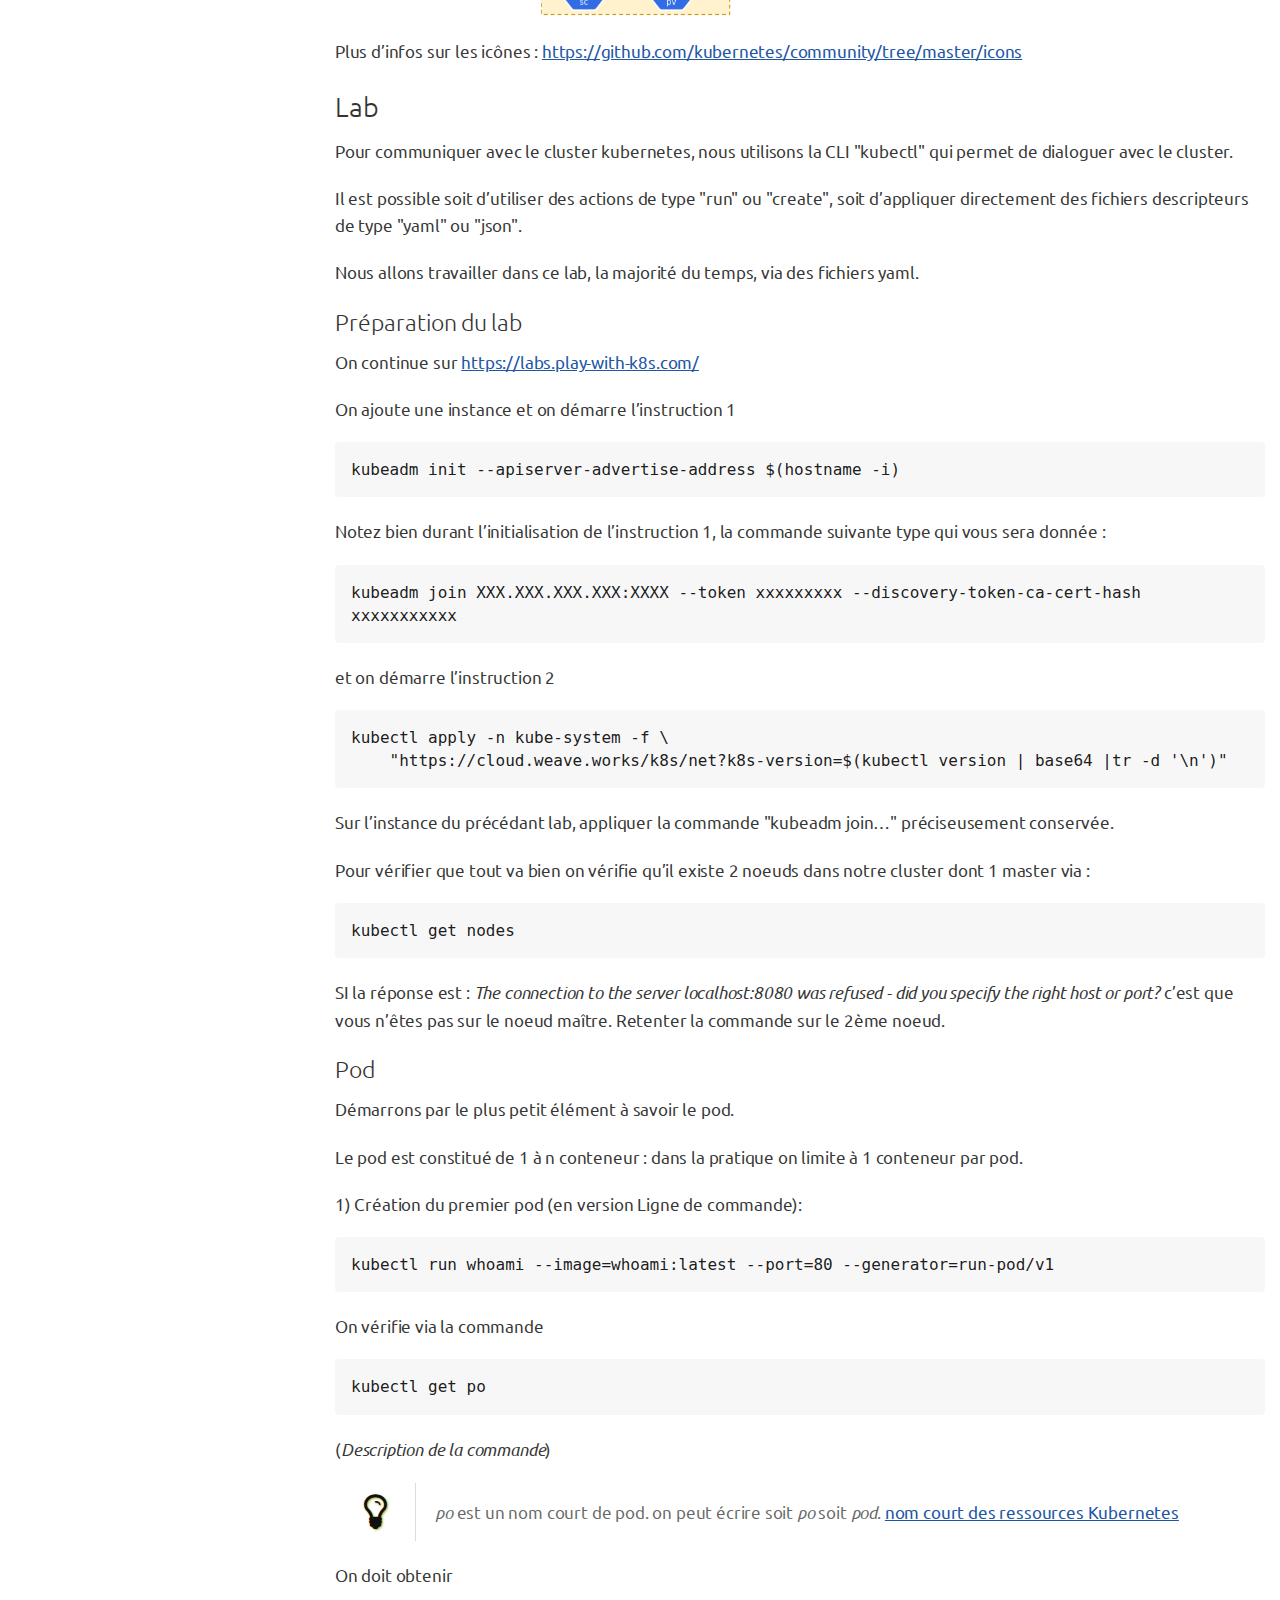
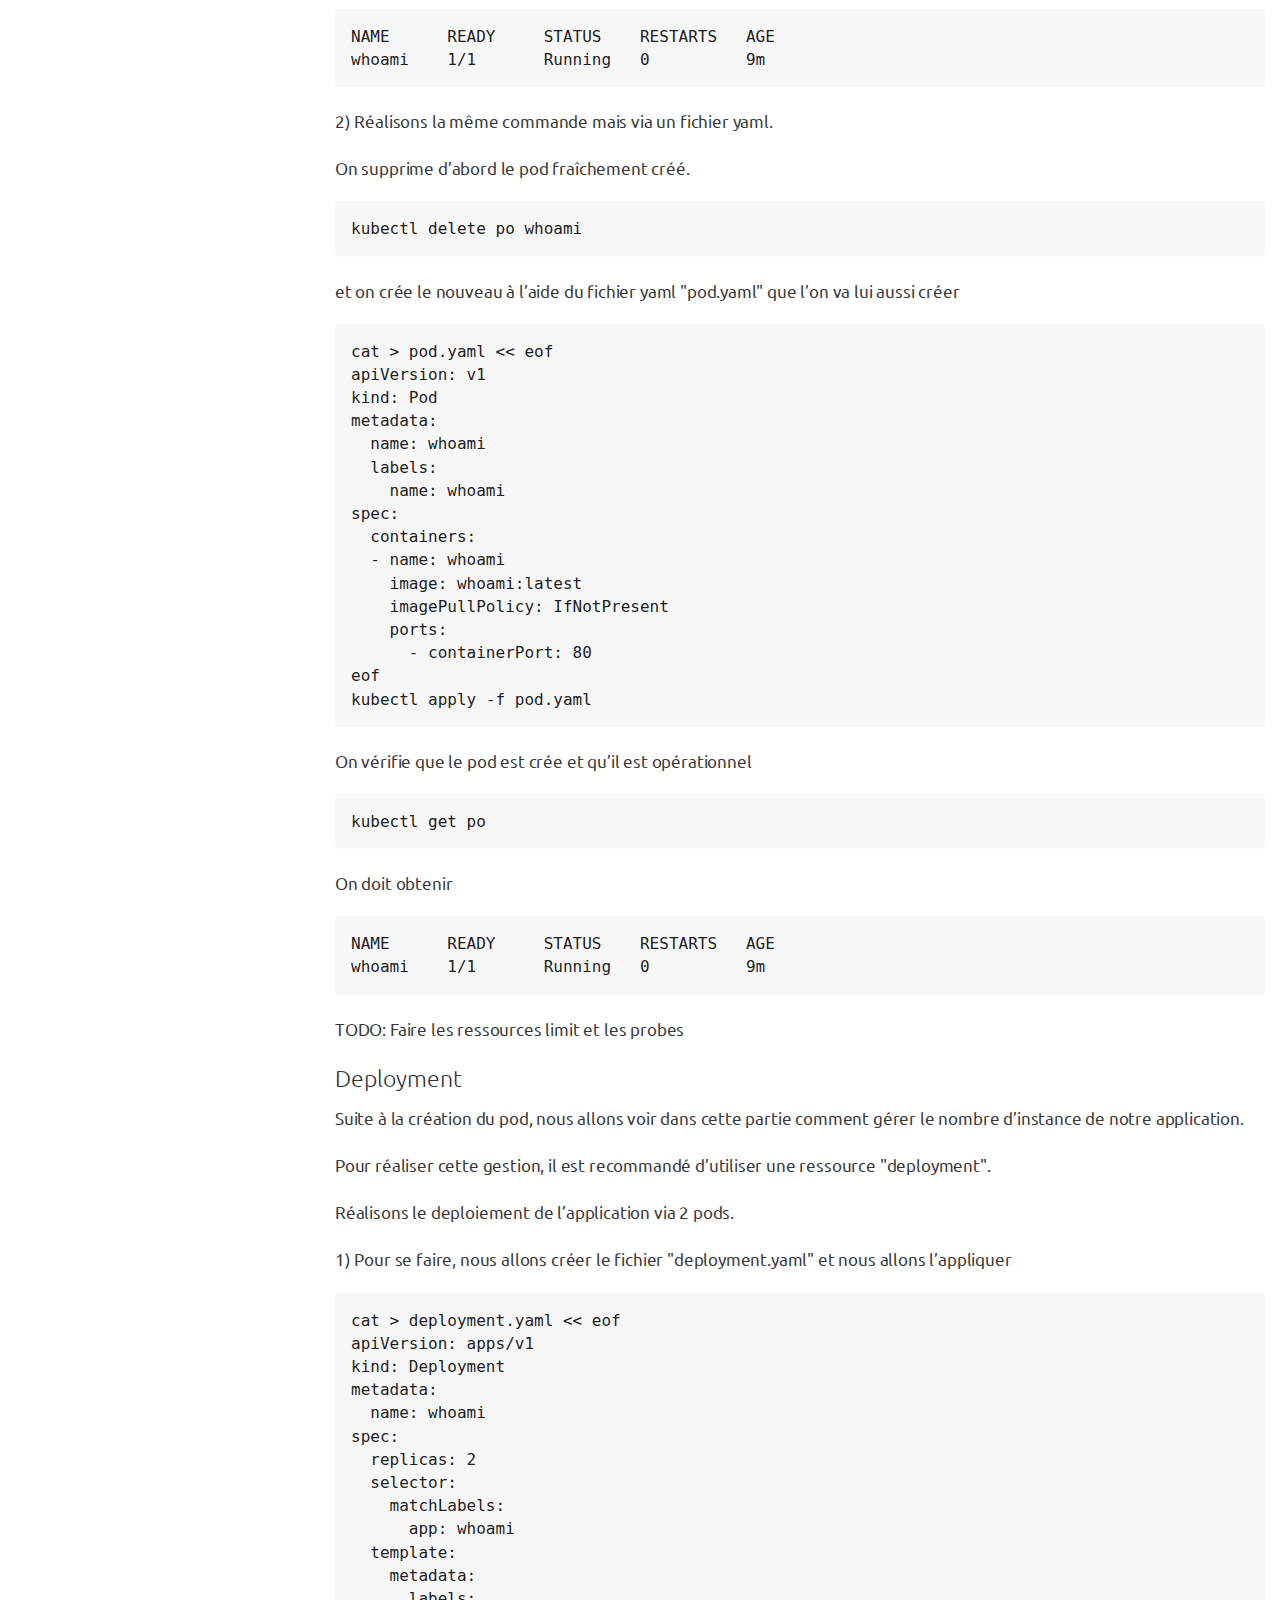
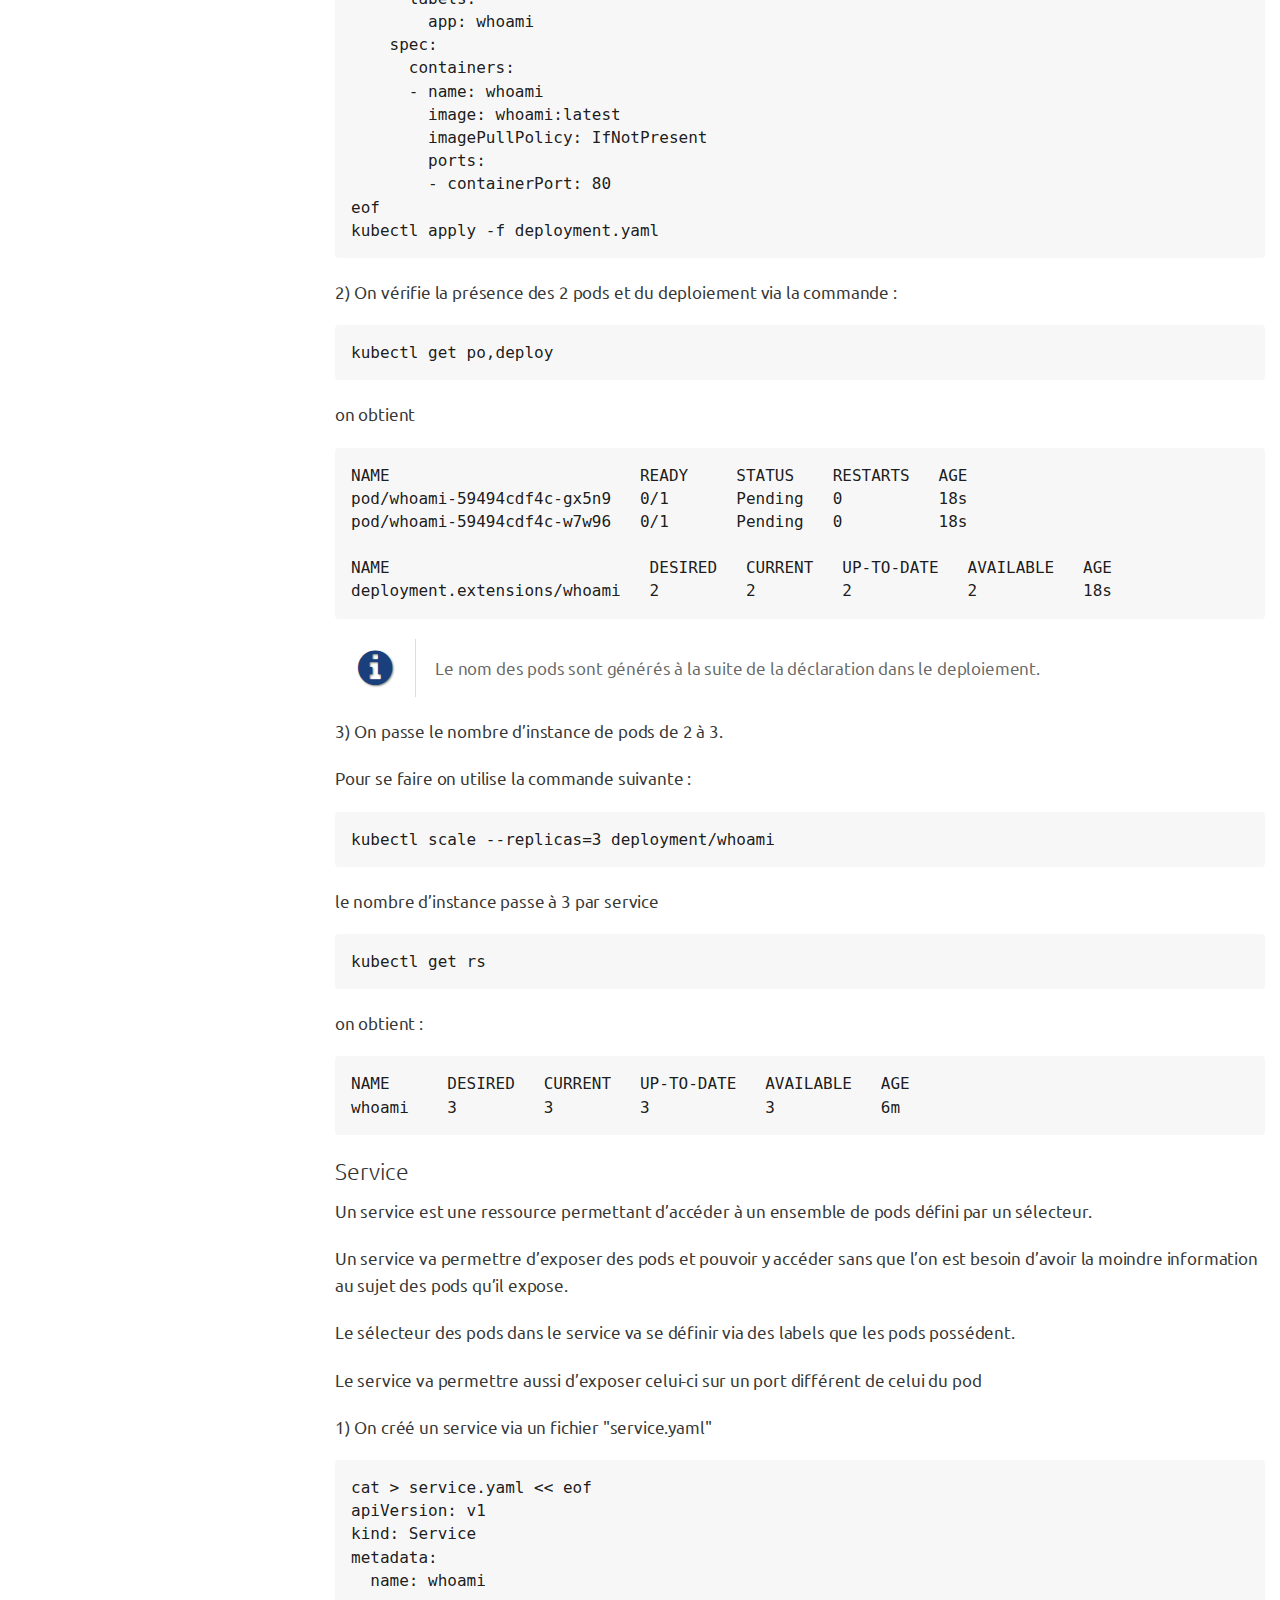
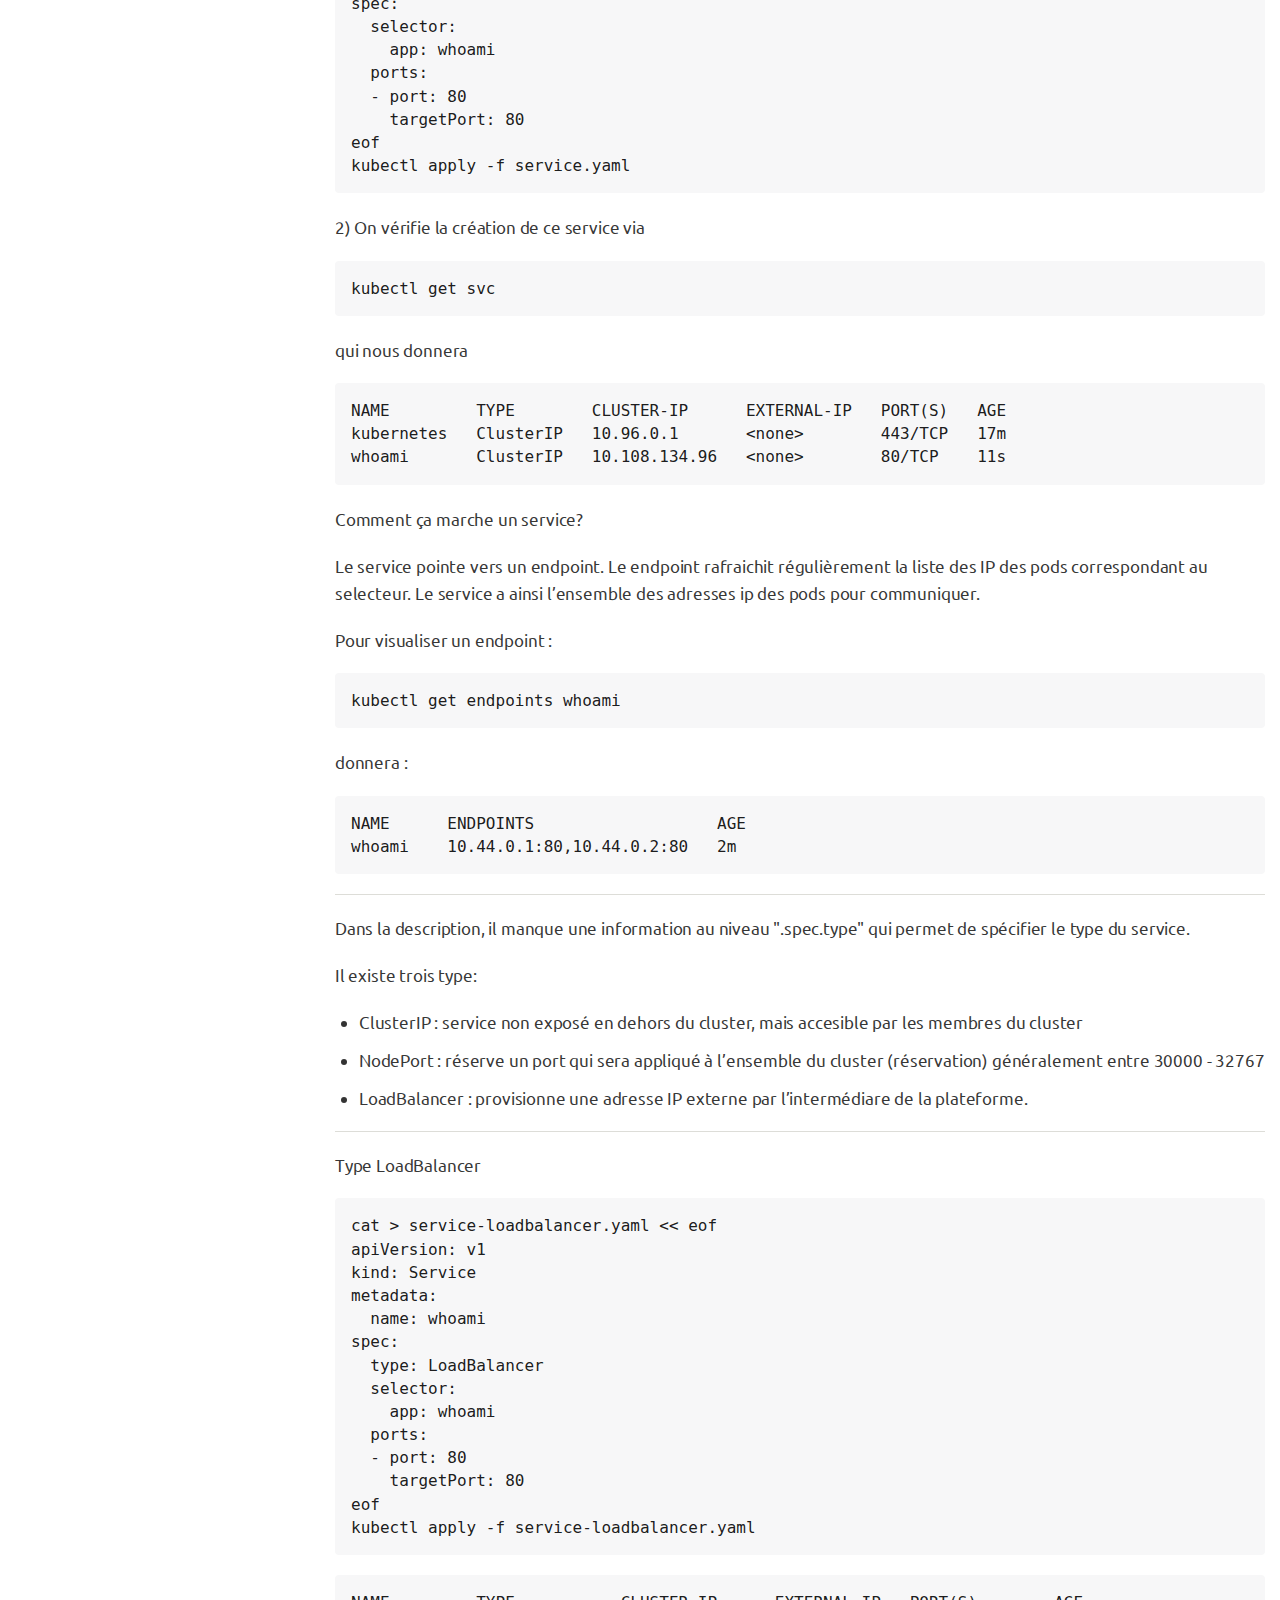
==== commit 6f6555a9: "doc: pas d'ingress et debut ns" ====
--- a/index.html
+++ b/index.html
@@ -101,7 +101,6 @@
 <li><a href="#_pod">Pod</a></li>
 <li><a href="#_deployment">Deployment</a></li>
 <li><a href="#_service">Service</a></li>
-<li><a href="#_ingress">Ingress</a></li>
 <li><a href="#_namespace">Namespace</a></li>
 </ul>
 </li>
@@ -934,6 +933,30 @@
 whoami       ClusterIP   10.108.134.96   &lt;none&gt;        80/TCP    11s</code></pre>
 </div>
 </div>
+<div class="paragraph">
+<p>Comment ça marche un service?</p>
+</div>
+<div class="paragraph">
+<p>Le service pointe vers un endpoint. Le endpoint rafraichit régulièrement la liste des IP des pods correspondant au selecteur.
+Le service a ainsi l&#8217;ensemble des adresses ip des pods pour communiquer.</p>
+</div>
+<div class="paragraph">
+<p>Pour visualiser un endpoint :</p>
+</div>
+<div class="listingblock">
+<div class="content">
+<pre class="highlight"><code class="language-console" data-lang="console">kubectl get endpoints whoami</code></pre>
+</div>
+</div>
+<div class="paragraph">
+<p>donnera :</p>
+</div>
+<div class="listingblock">
+<div class="content">
+<pre class="highlight"><code class="language-console" data-lang="console">NAME      ENDPOINTS                   AGE
+whoami    10.44.0.1:80,10.44.0.2:80   2m</code></pre>
+</div>
+</div>
 <hr>
 <div class="paragraph">
 <p>Dans la description, il manque une information au niveau ".spec.type" qui permet de spécifier le type du service.</p>
@@ -956,32 +979,7 @@
 </div>
 <hr>
 <div class="paragraph">
-<p>Comment ça marche un service?</p>
-</div>
-<div class="paragraph">
-<p>Le service pointe vers un endpoint. Le endpoint rafraichit régulièrement la liste des IP des pods correspondant au selecteur.
-Le service a ainsi l&#8217;ensemble des adresses ip des pods pour communiquer.</p>
-</div>
-<div class="paragraph">
-<p>Pour visualiser un endpoint :</p>
-</div>
-<div class="listingblock">
-<div class="content">
-<pre class="highlight"><code class="language-console" data-lang="console">kubectl get endpoints whoami</code></pre>
-</div>
-</div>
-<div class="paragraph">
-<p>donnera :</p>
-</div>
-<div class="listingblock">
-<div class="content">
-<pre class="highlight"><code class="language-console" data-lang="console">NAME      ENDPOINTS                   AGE
-whoami    10.44.0.1:80,10.44.0.2:80   2m</code></pre>
-</div>
-</div>
-<hr>
-<div class="paragraph">
-<p>LoadBalancer :</p>
+<p>Type LoadBalancer</p>
 </div>
 <div class="listingblock">
 <div class="content">
@@ -1021,7 +1019,7 @@
 </table>
 </div>
 <div class="paragraph">
-<p>NodePort :</p>
+<p>Type NodePort :</p>
 </div>
 <div class="listingblock">
 <div class="content">
@@ -1049,21 +1047,50 @@
 </div>
 </div>
 <div class="paragraph">
-<p>On peut accéder à la ressource via l&#8217;url externe + le port attribué par NodePort.</p>
-</div>
-</div>
-<div class="sect3">
-<h4 id="_ingress">Ingress</h4>
-
+<p>On peut accéder à la ressource via l&#8217;url externe + le port attribué par NodePort.
+Dans l&#8217;exemple au dessus il s&#8217;agit du port 31178</p>
+</div>
 </div>
 <div class="sect3">
 <h4 id="_namespace">Namespace</h4>
-
+<div class="paragraph">
+<p>Les espaces de nom sont des emplacements permettant d&#8217;isoler tout un ensemble applicatif au sein du cluster Kubernetes.
+Il est ainsi possible par l&#8217;intermédiaire des espaces de nom de gérer par exemple la même application dans différents namespace. Le cas le plus souvant utilisé est celui des environnements et d&#8217;une même application.
+Un nom ne peut être utilisé deux fois dans un namespace mais peut apparaitre plusieurs fois dans différents namespaces.</p>
+</div>
+<div class="paragraph">
+<p>Pour créer un espace de nom :</p>
+</div>
+<div class="listingblock">
+<div class="content">
+<pre class="highlight"><code class="language-console" data-lang="console">kubectl create ns mon-espace</code></pre>
+</div>
+</div>
+<div class="paragraph">
+<p>pour vérifier son existence</p>
+</div>
+<div class="listingblock">
+<div class="content">
+<pre class="highlight"><code class="language-console" data-lang="console">kubectl get ns mon-espace</code></pre>
+</div>
+</div>
+<div class="paragraph">
+<p>qui donnera</p>
+</div>
+<div class="listingblock">
+<div class="content">
+<pre class="highlight"><code class="language-console" data-lang="console">NAME         STATUS    AGE
+mon-espace   Active    46s</code></pre>
+</div>
+</div>
 </div>
 </div>
 <div class="sect2">
 <h3 id="_ce_qui_ne_sera_pas_vu_dans_ce_lab_2">Ce qui ne sera pas vu dans ce lab</h3>
-
+<div class="paragraph">
+<p>Les Ingress : la plateforme lab ne permet pas de le réaliser
+(montrer un exemple?)</p>
+</div>
 </div>
 </div>
 </div>
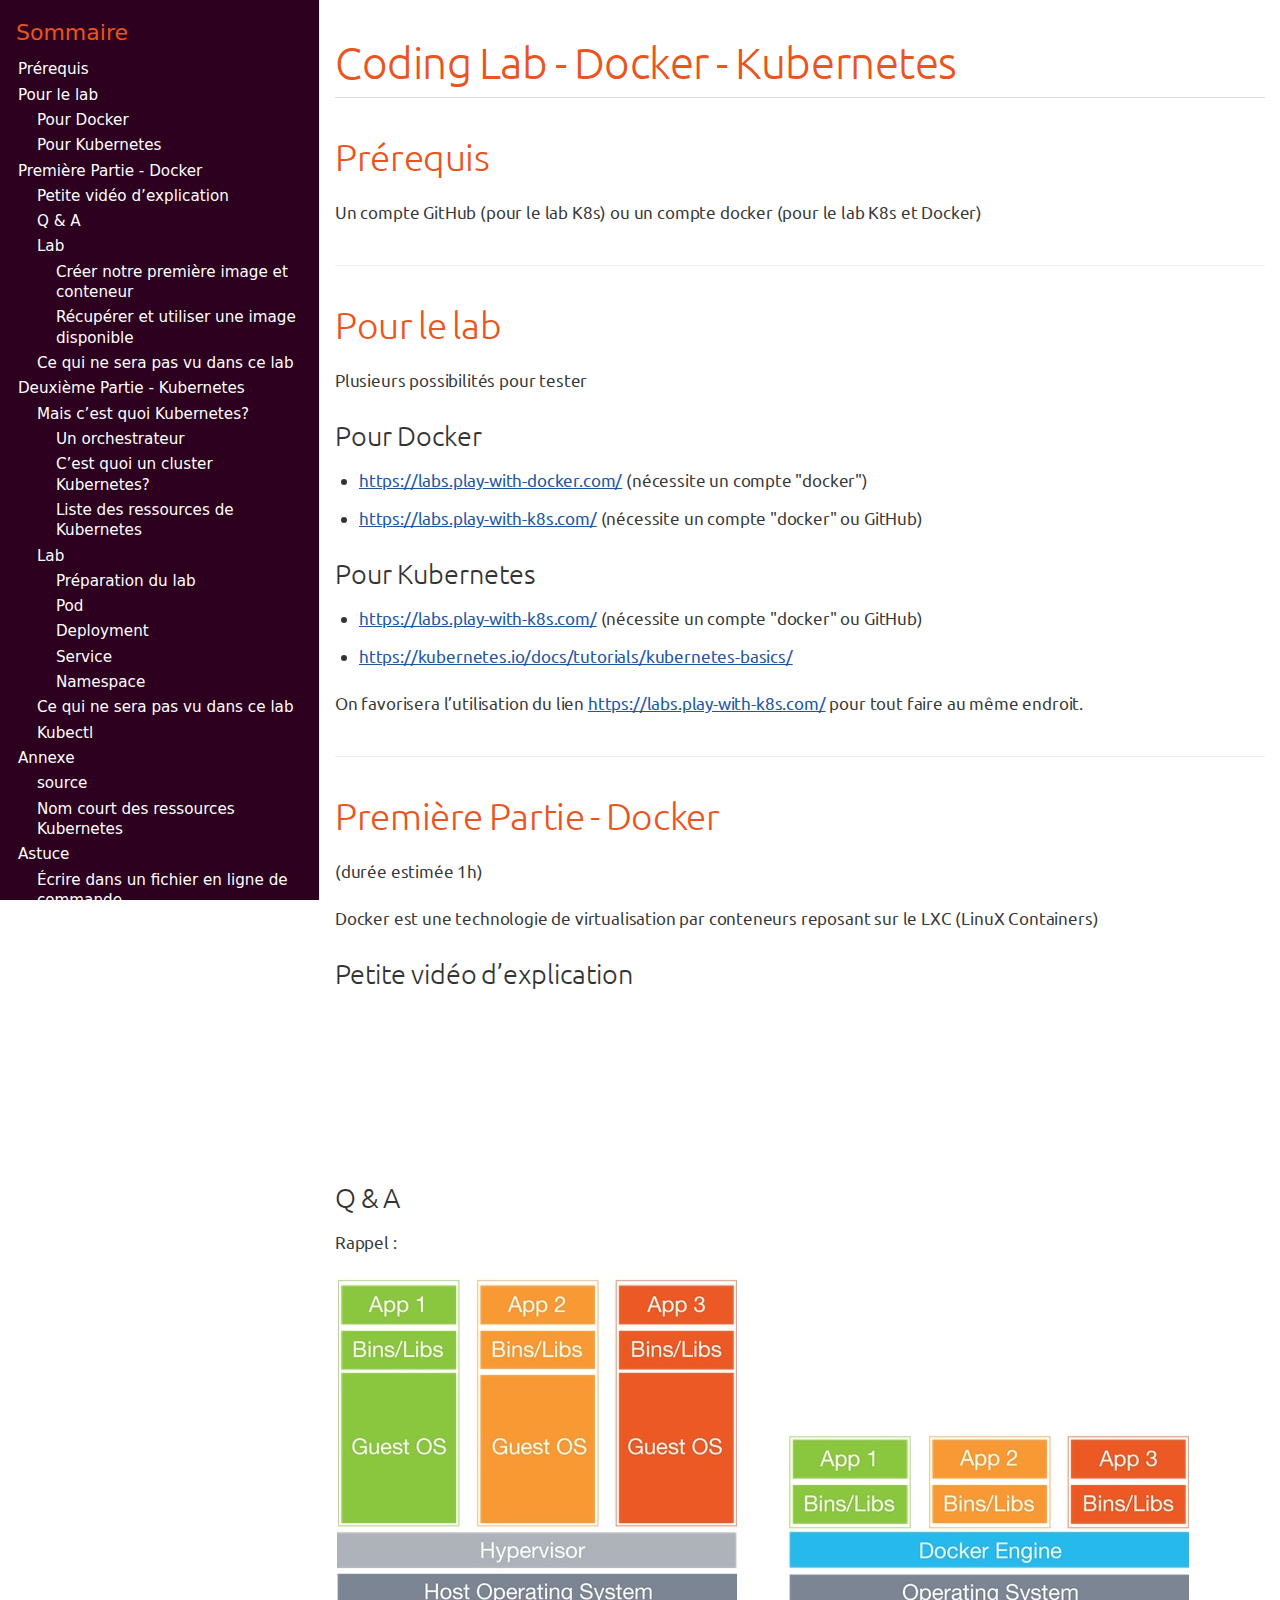
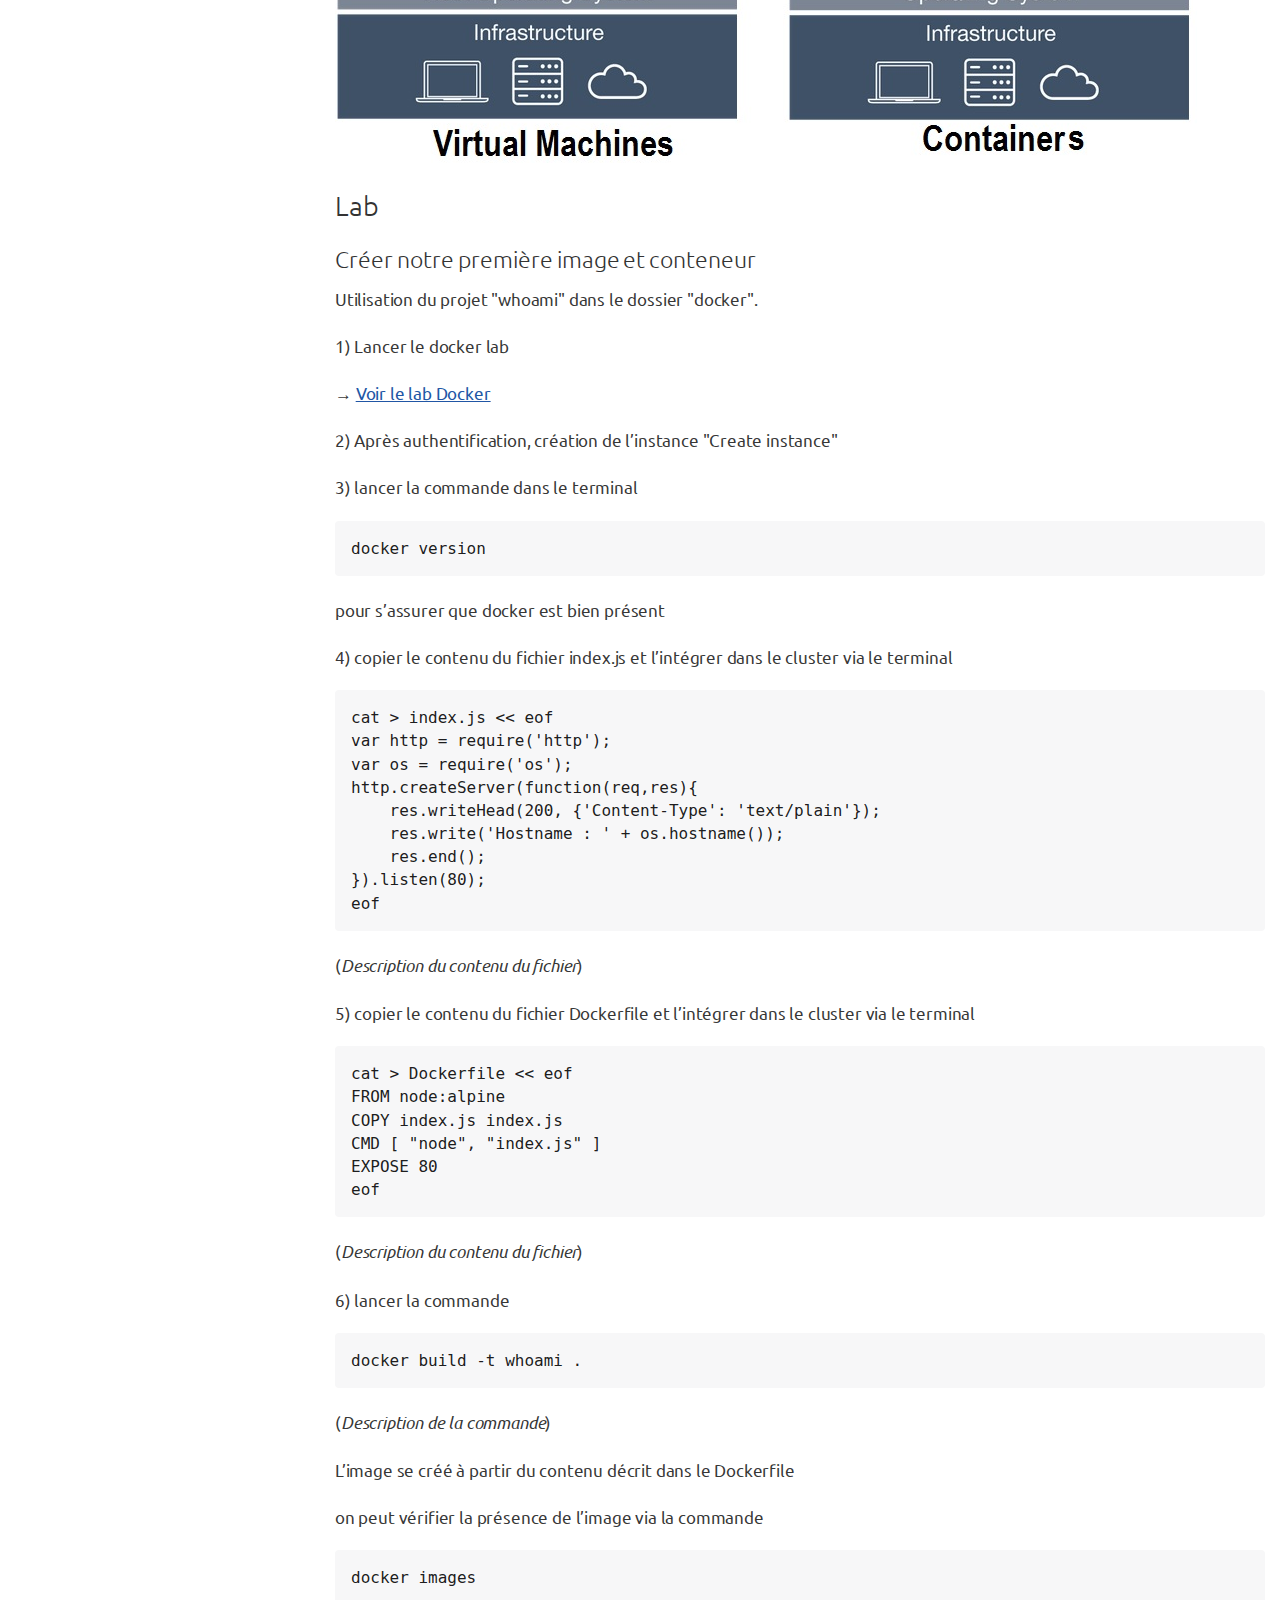
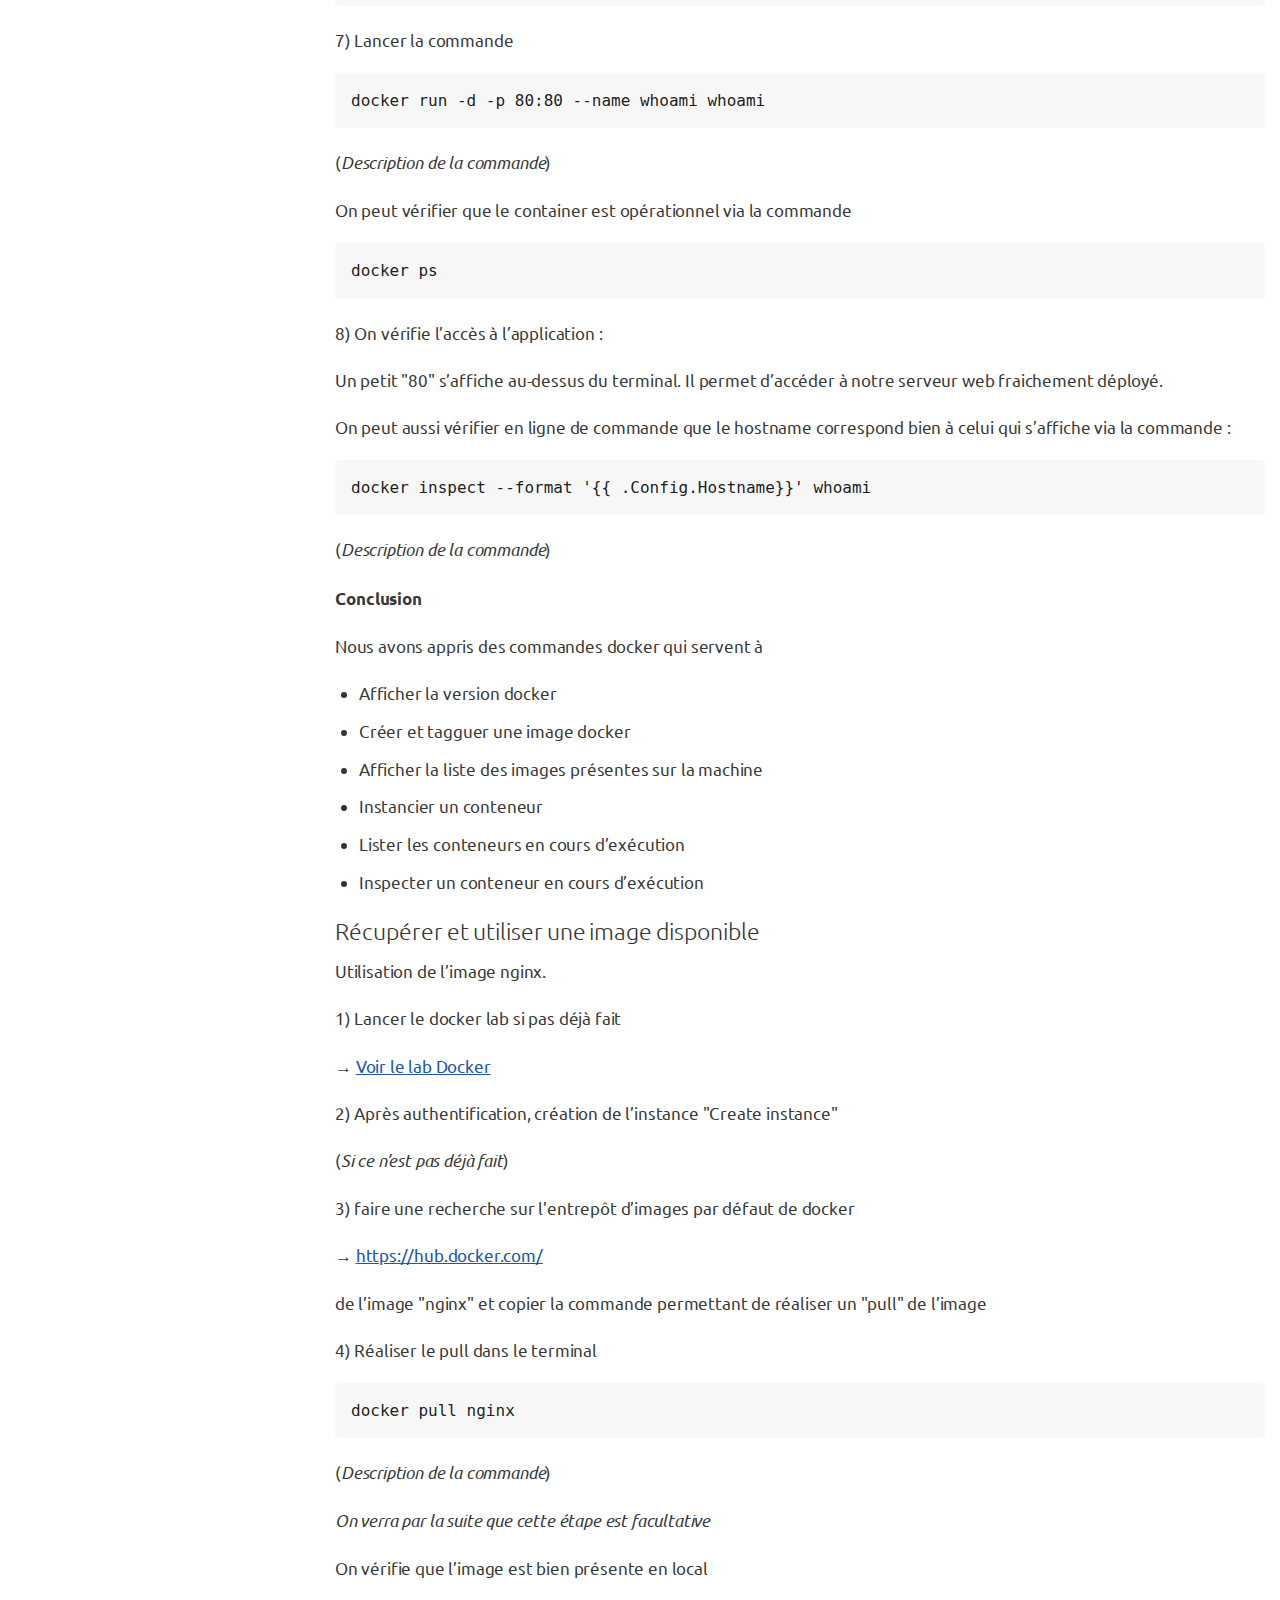
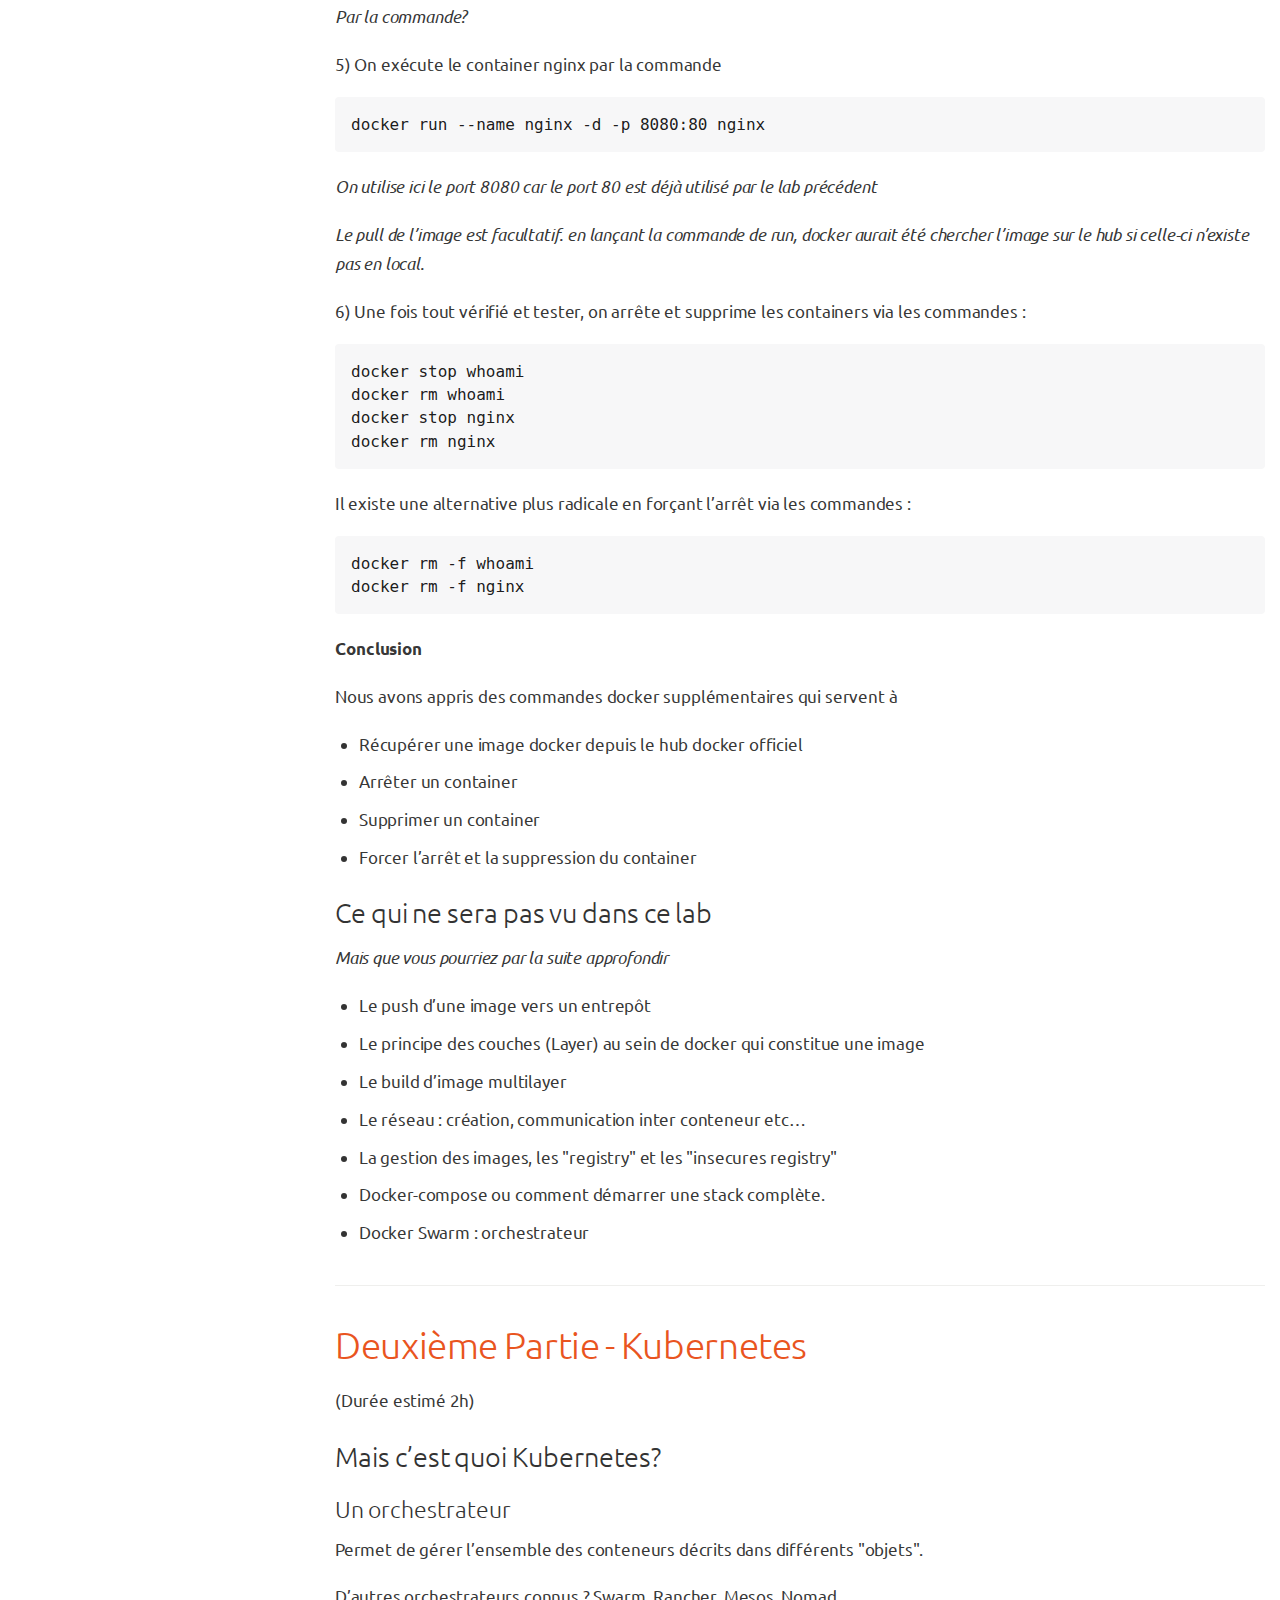
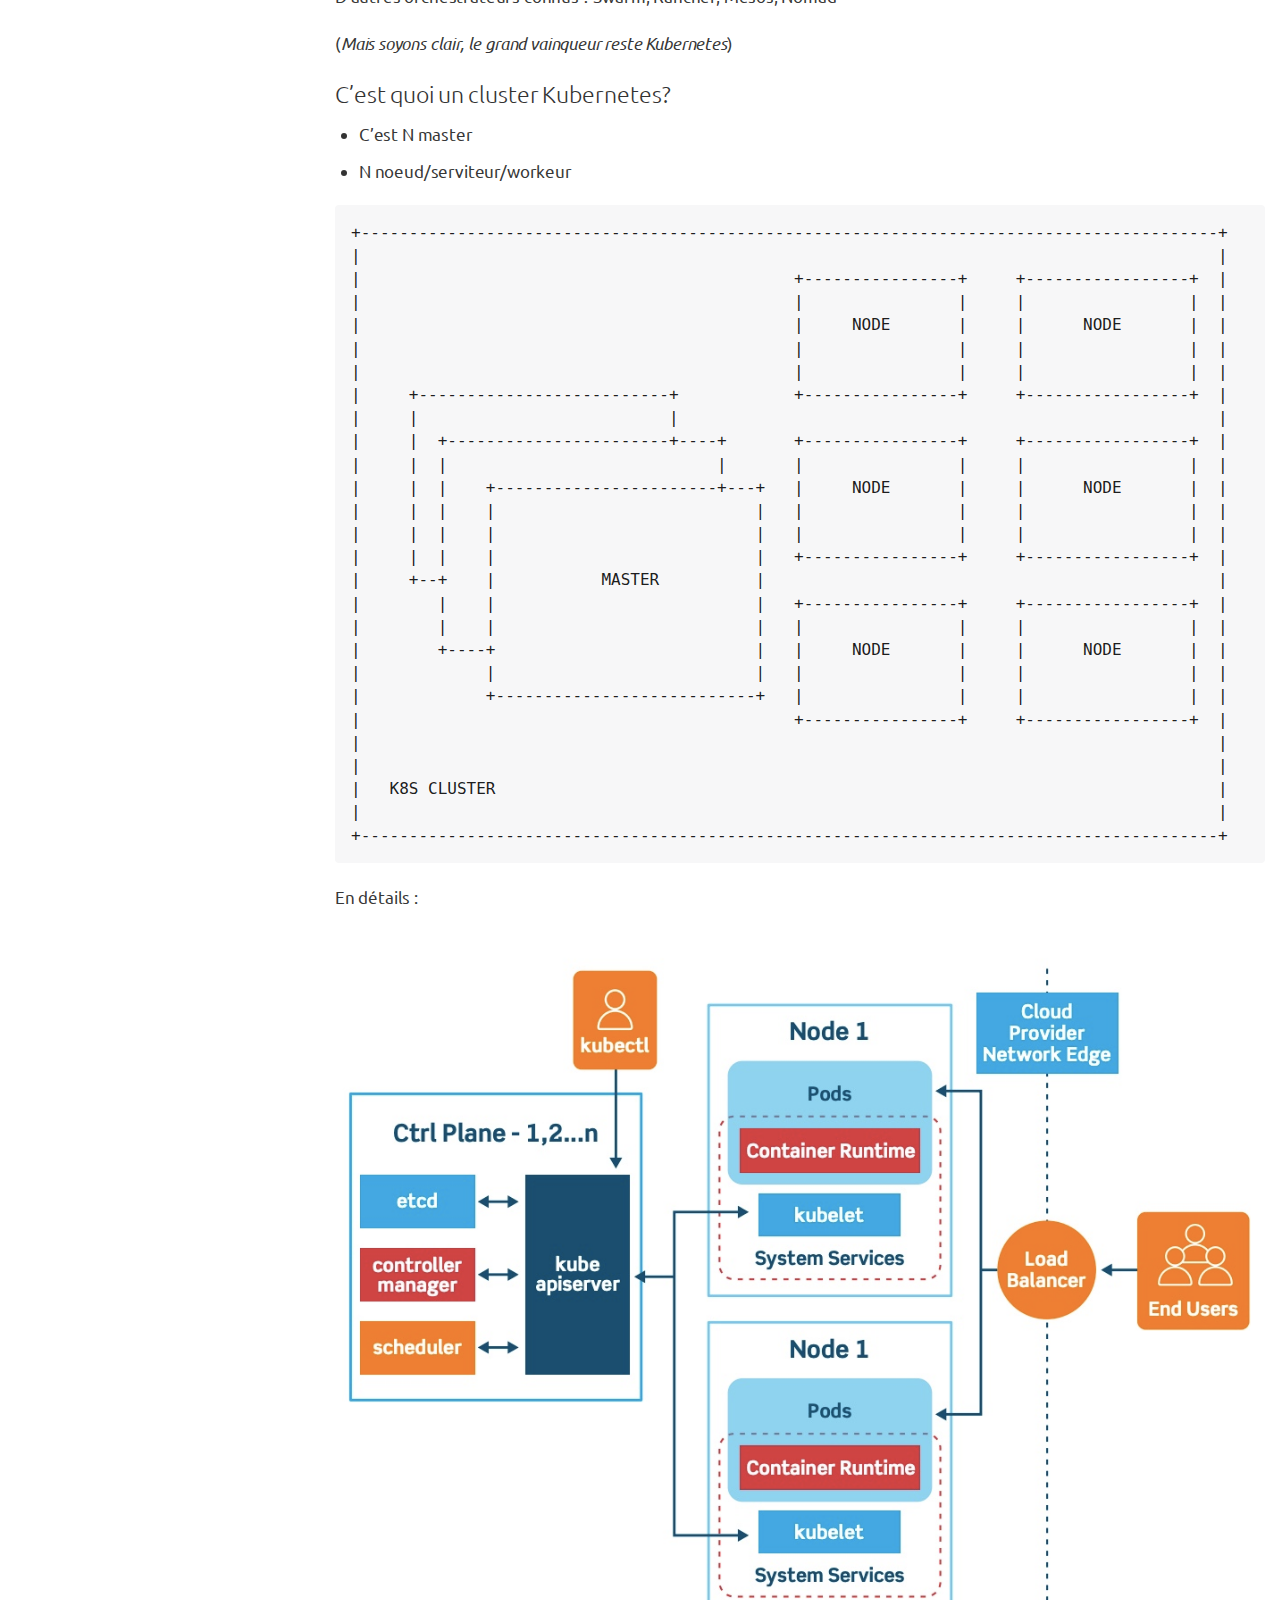
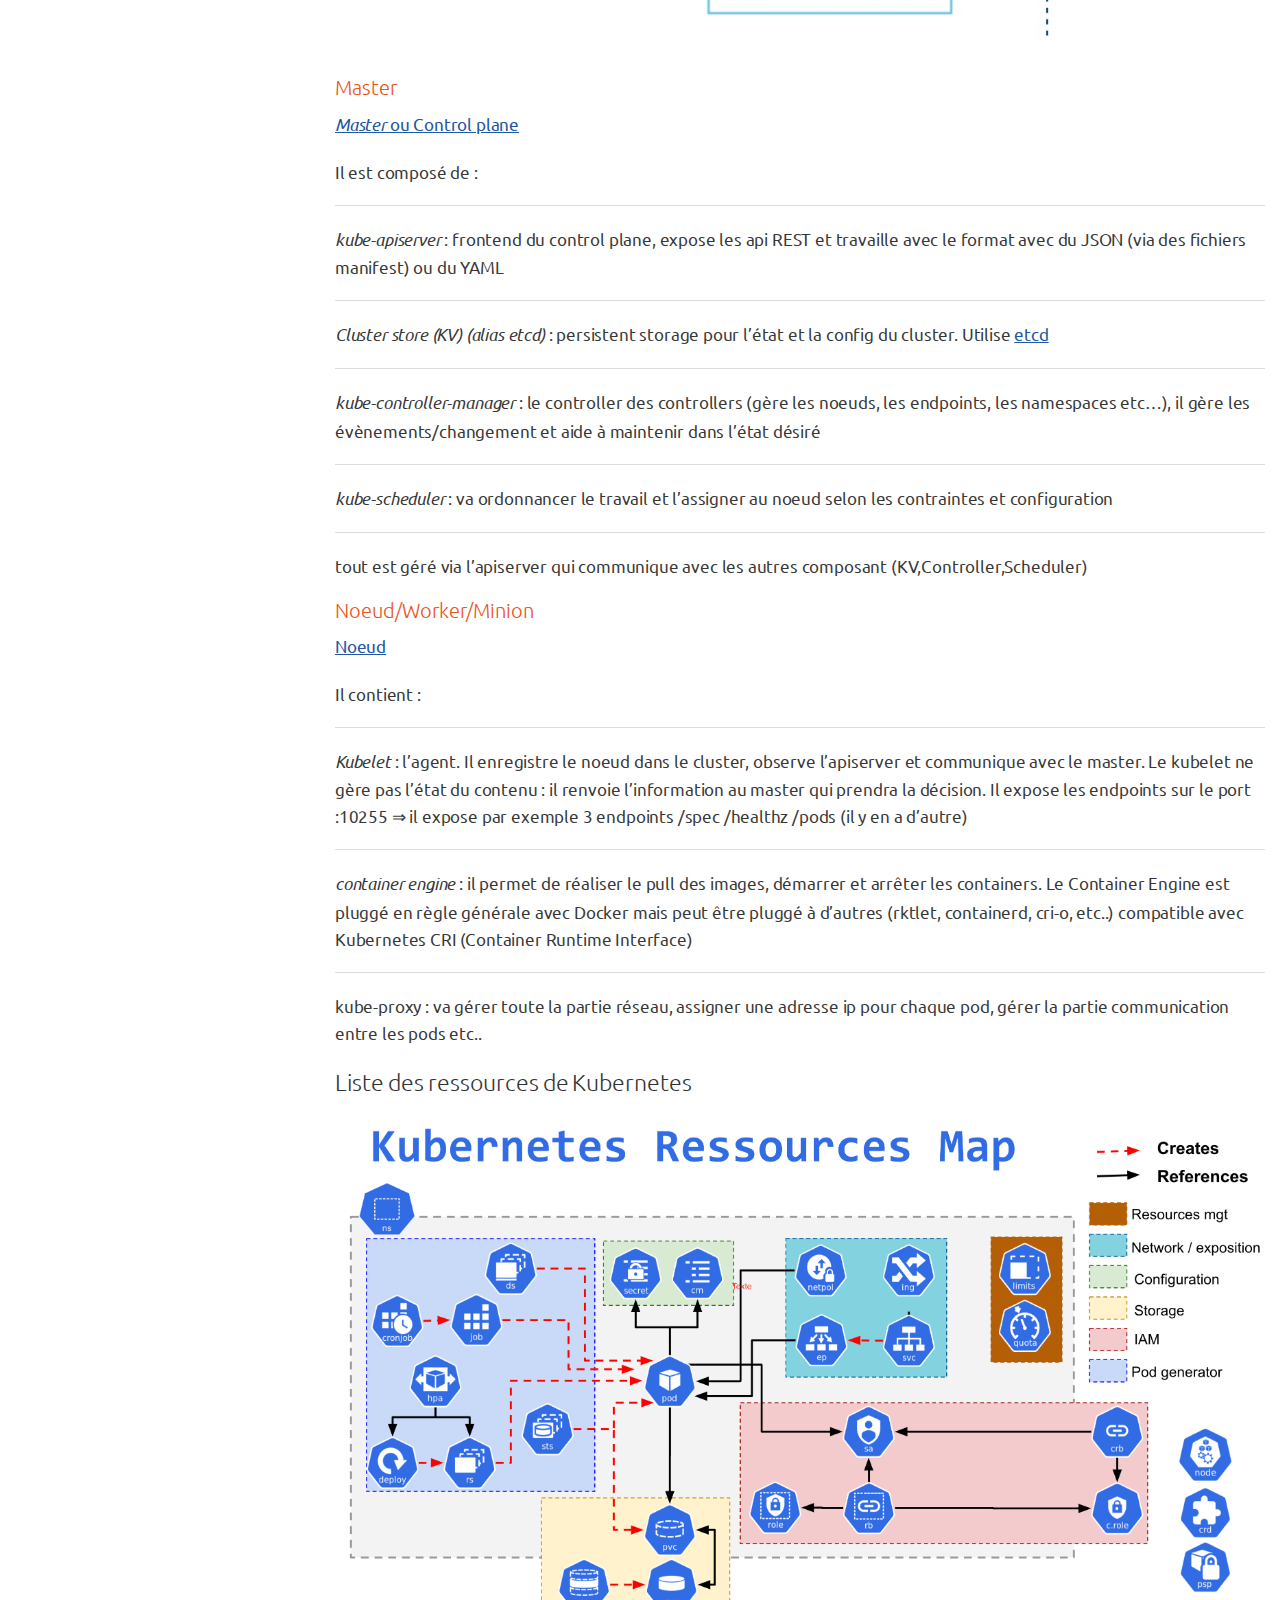
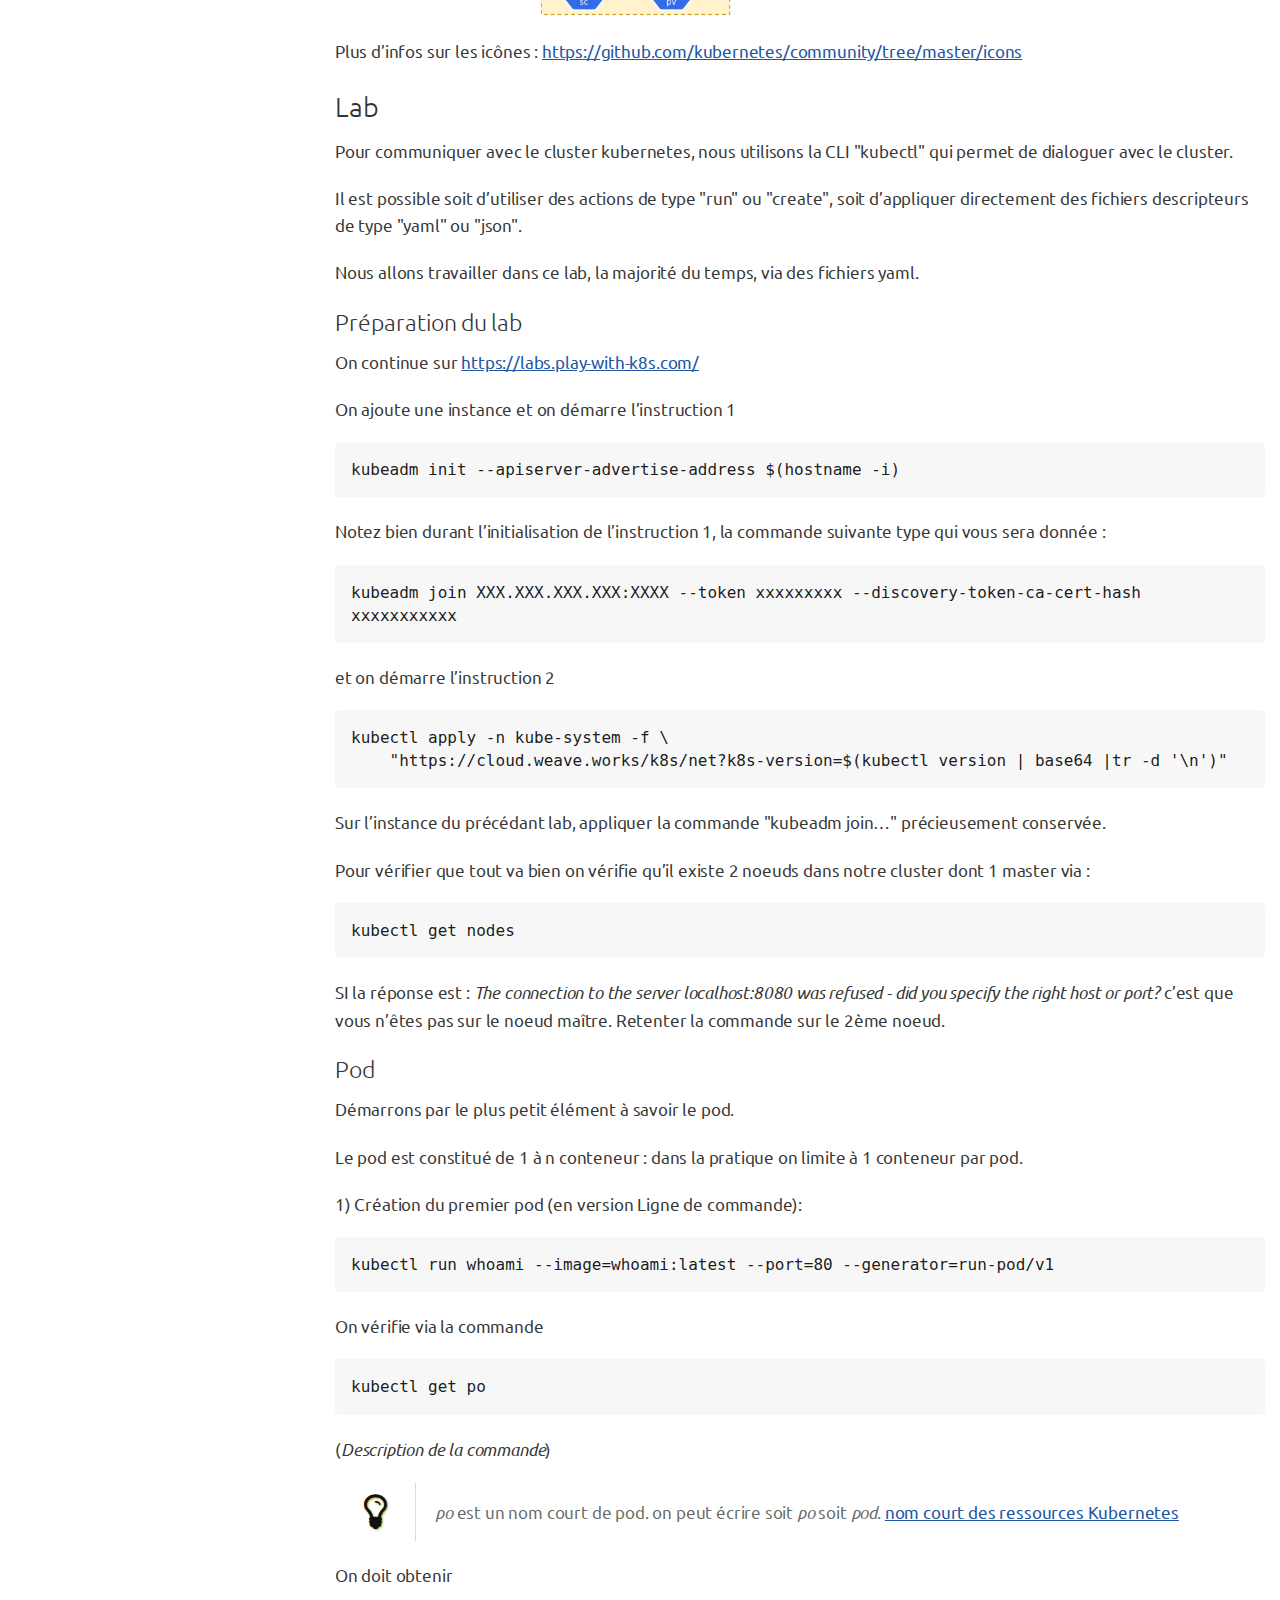
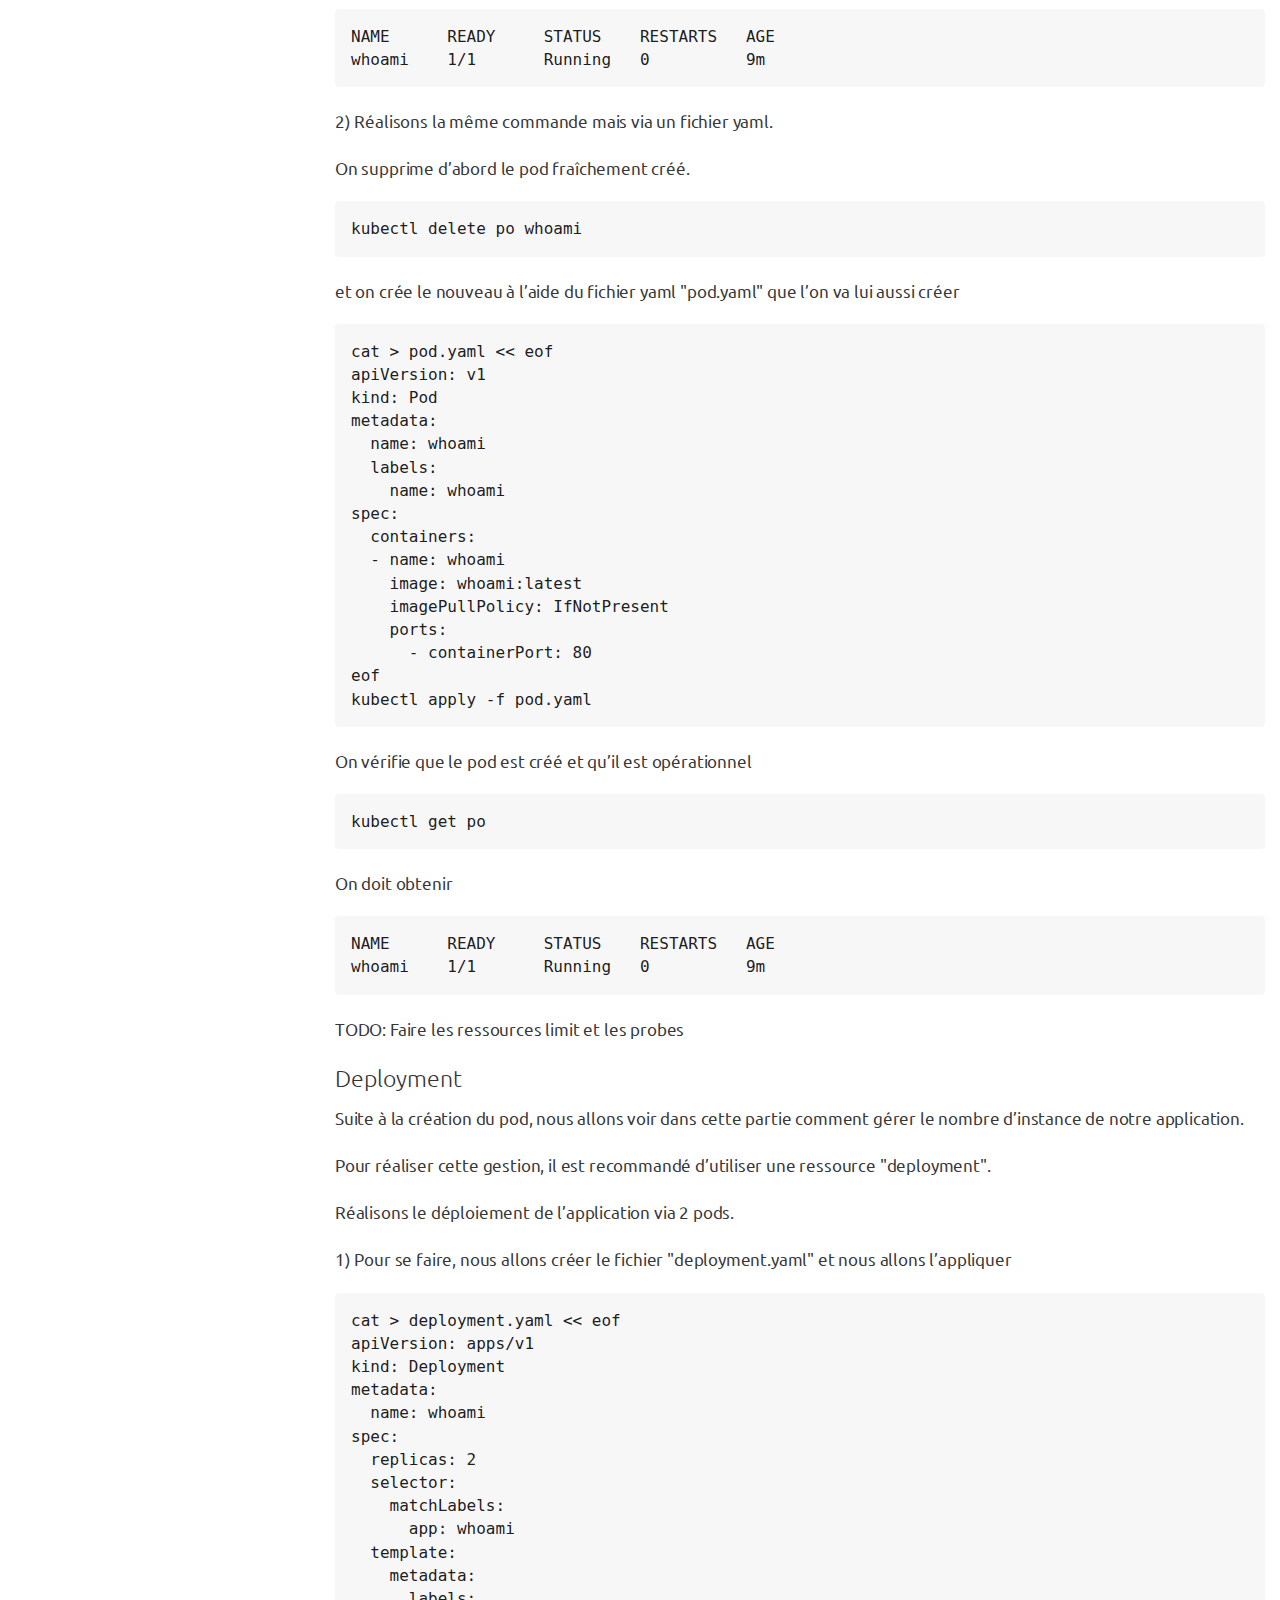
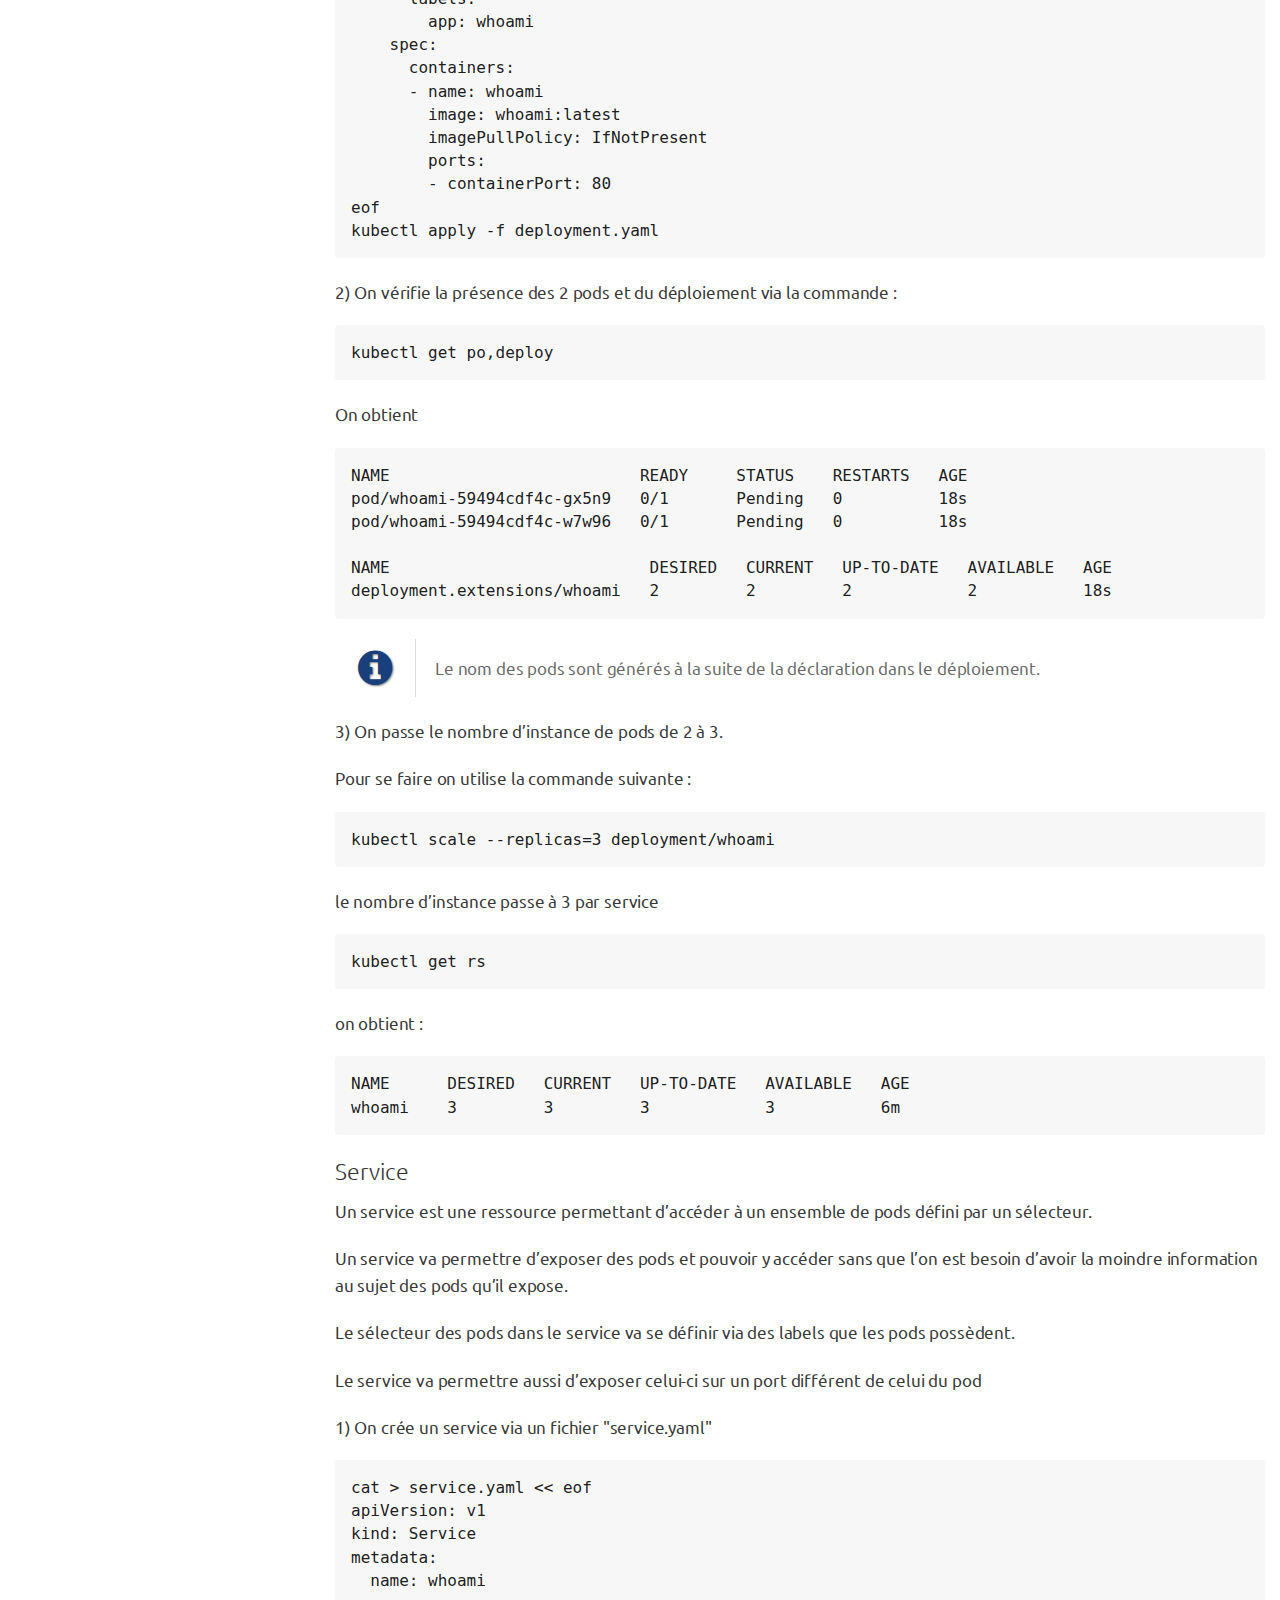
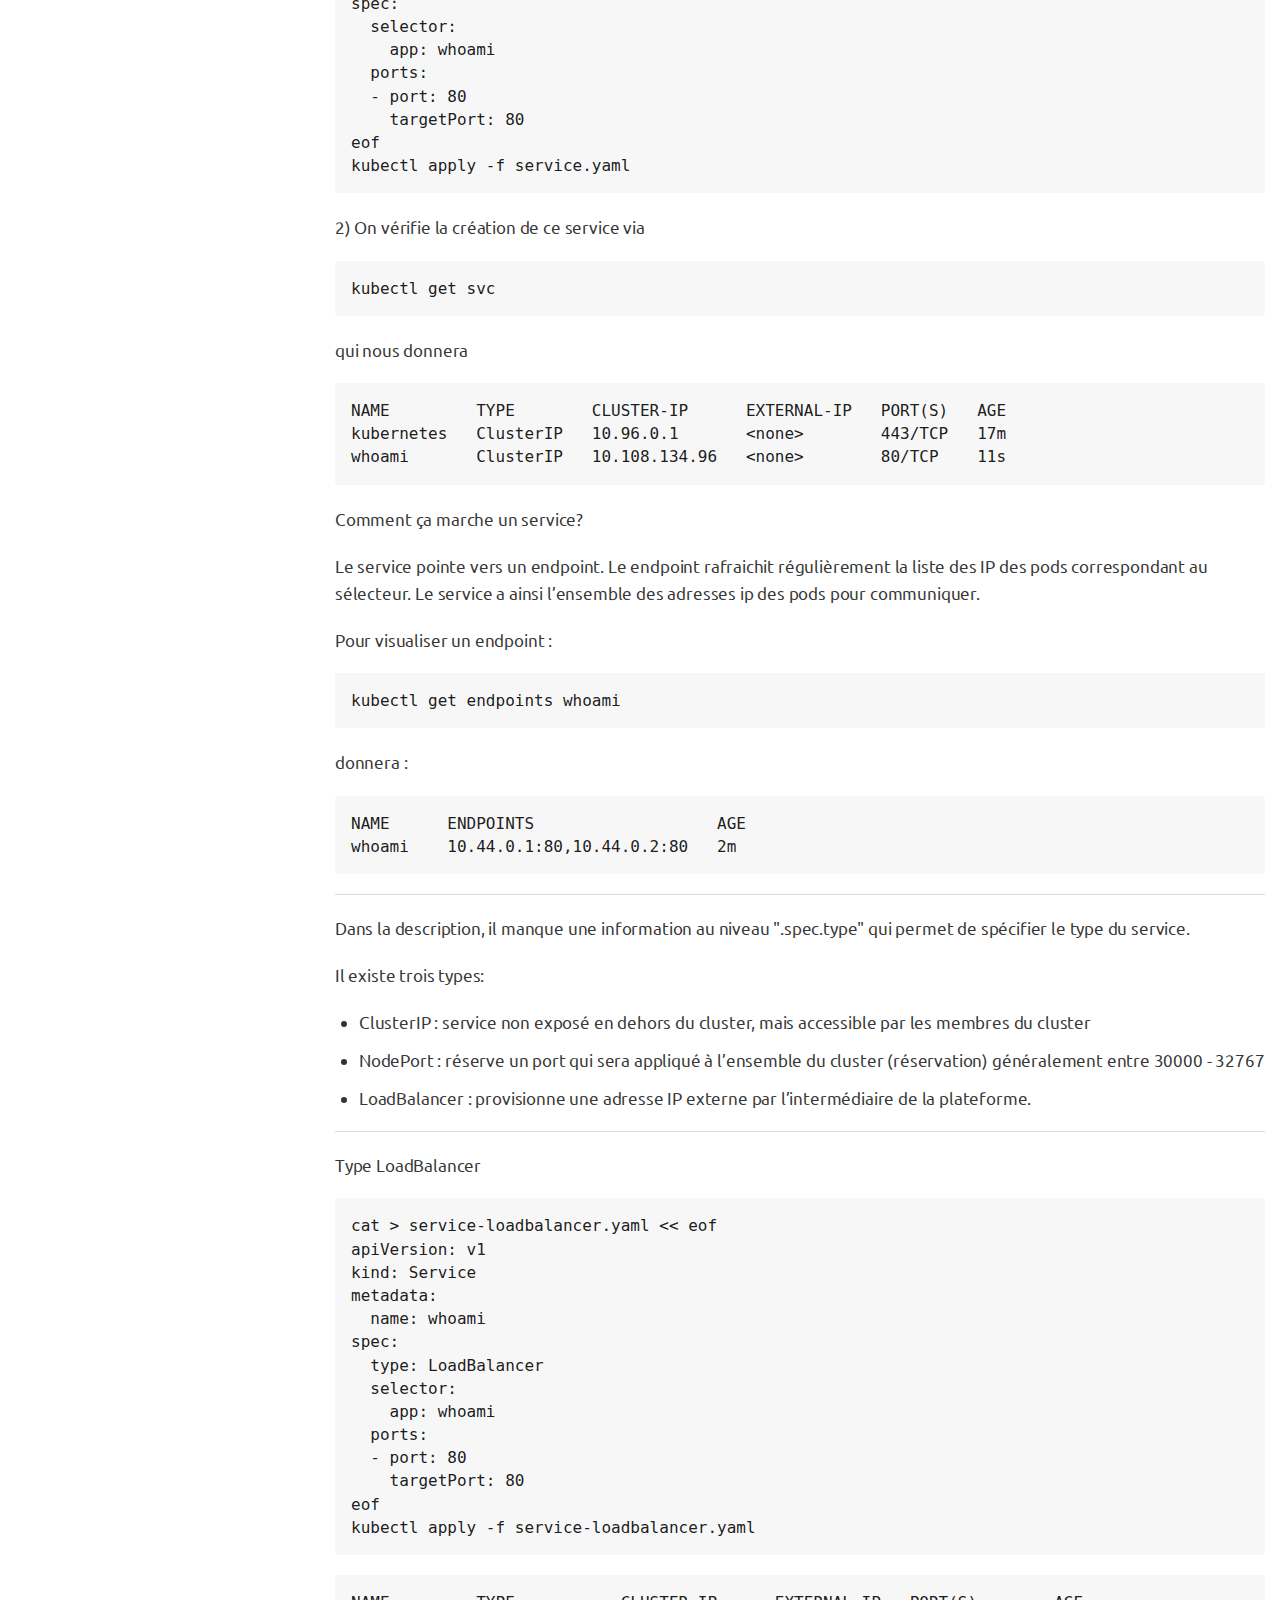
==== commit 6d790196: "doc: relecture" ====
--- a/index.html
+++ b/index.html
@@ -66,7 +66,7 @@
 <div id="toc" class="toc2">
 <div id="toctitle">Sommaire</div>
 <ul class="sectlevel1">
-<li><a href="#_pré_requis">Pré-requis</a></li>
+<li><a href="#_prérequis">Prérequis</a></li>
 <li><a href="#_pour_le_lab">Pour le lab</a>
 <ul class="sectlevel2">
 <li><a href="#lab-docker">Pour Docker</a></li>
@@ -75,12 +75,12 @@
 </li>
 <li><a href="#_première_partie_docker">Première Partie - Docker</a>
 <ul class="sectlevel2">
-<li><a href="#_petite_vidéo_dexplication">Petite Vidéo d&#8217;explication</a></li>
+<li><a href="#_petite_vidéo_dexplication">Petite vidéo d&#8217;explication</a></li>
 <li><a href="#_q_a">Q &amp; A</a></li>
 <li><a href="#_lab">Lab</a>
 <ul class="sectlevel3">
 <li><a href="#_créer_notre_première_image_et_conteneur">Créer notre première image et conteneur</a></li>
-<li><a href="#_récuperer_et_utiliser_une_image_disponible">Récuperer et utiliser une image disponible</a></li>
+<li><a href="#_récupérer_et_utiliser_une_image_disponible">Récupérer et utiliser une image disponible</a></li>
 </ul>
 </li>
 <li><a href="#_ce_qui_ne_sera_pas_vu_dans_ce_lab">Ce qui ne sera pas vu dans ce lab</a></li>
@@ -105,9 +105,10 @@
 </ul>
 </li>
 <li><a href="#_ce_qui_ne_sera_pas_vu_dans_ce_lab_2">Ce qui ne sera pas vu dans ce lab</a></li>
-</ul>
-</li>
-<li><a href="#_annnexe">Annnexe</a>
+<li><a href="#_kubectl">Kubectl</a></li>
+</ul>
+</li>
+<li><a href="#_annexe">Annexe</a>
 <ul class="sectlevel2">
 <li><a href="#_source">source</a></li>
 <li><a href="#_nom_court_des_ressources_kubernetes">Nom court des ressources Kubernetes</a></li>
@@ -115,7 +116,7 @@
 </li>
 <li><a href="#_astuce">Astuce</a>
 <ul class="sectlevel2">
-<li><a href="#_ecrire_dans_un_fichier_en_ligne_de_commande">Ecrire dans un fichier en ligne de commande</a></li>
+<li><a href="#_écrire_dans_un_fichier_en_ligne_de_commande">Écrire dans un fichier en ligne de commande</a></li>
 <li><a href="#_dashboard_kubernetes">Dashboard Kubernetes</a></li>
 </ul>
 </li>
@@ -124,10 +125,10 @@
 </div>
 <div id="content">
 <div class="sect1">
-<h2 id="_pré_requis">Pré-requis</h2>
+<h2 id="_prérequis">Prérequis</h2>
 <div class="sectionbody">
 <div class="paragraph">
-<p>Un compte github (pour le lab K8s) ou un compte docker (pour le lab K8s et Docker)</p>
+<p>Un compte GitHub (pour le lab K8s) ou un compte docker (pour le lab K8s et Docker)</p>
 </div>
 </div>
 </div>
@@ -145,7 +146,7 @@
 <p><a href="https://labs.play-with-docker.com/" class="bare">https://labs.play-with-docker.com/</a> (nécessite un compte "docker")</p>
 </li>
 <li>
-<p><a href="https://labs.play-with-k8s.com/" class="bare">https://labs.play-with-k8s.com/</a> (nécessite un compte "docker" ou github)</p>
+<p><a href="https://labs.play-with-k8s.com/" class="bare">https://labs.play-with-k8s.com/</a> (nécessite un compte "docker" ou GitHub)</p>
 </li>
 </ul>
 </div>
@@ -155,7 +156,7 @@
 <div class="ulist">
 <ul>
 <li>
-<p><a href="https://labs.play-with-k8s.com/" class="bare">https://labs.play-with-k8s.com/</a> (nécessite un compte "docker" ou github)</p>
+<p><a href="https://labs.play-with-k8s.com/" class="bare">https://labs.play-with-k8s.com/</a> (nécessite un compte "docker" ou GitHub)</p>
 </li>
 <li>
 <p><a href="https://kubernetes.io/docs/tutorials/kubernetes-basics/" class="bare">https://kubernetes.io/docs/tutorials/kubernetes-basics/</a></p>
@@ -178,7 +179,7 @@
 <p>Docker est une technologie de virtualisation par conteneurs reposant sur le LXC (LinuX Containers)</p>
 </div>
 <div class="sect2">
-<h3 id="_petite_vidéo_dexplication">Petite Vidéo d&#8217;explication</h3>
+<h3 id="_petite_vidéo_dexplication">Petite vidéo d&#8217;explication</h3>
 <div class="videoblock">
 <div class="content">
 <iframe src="https://www.youtube.com/embed/caXHwYC3tq8?rel=0" frameborder="0" allowfullscreen></iframe>
@@ -303,7 +304,7 @@
 <p>8) On vérifie l&#8217;accès à l&#8217;application :</p>
 </div>
 <div class="paragraph">
-<p>Un petit "80" s&#8217;affiche au dessus du terminal. il permet d&#8217;accéder à notre serveur web fraichement deployé</p>
+<p>Un petit "80" s&#8217;affiche au-dessus du terminal. Il permet d&#8217;accéder à notre serveur web fraichement déployé.</p>
 </div>
 <div class="paragraph">
 <p>On peut aussi vérifier en ligne de commande que le hostname correspond bien à celui qui s&#8217;affiche via la commande :</p>
@@ -346,7 +347,7 @@
 </div>
 </div>
 <div class="sect3">
-<h4 id="_récuperer_et_utiliser_une_image_disponible">Récuperer et utiliser une image disponible</h4>
+<h4 id="_récupérer_et_utiliser_une_image_disponible">Récupérer et utiliser une image disponible</h4>
 <div class="paragraph">
 <p>Utilisation de l&#8217;image nginx.</p>
 </div>
@@ -360,7 +361,7 @@
 <p>2) Après authentification, création de l&#8217;instance "Create instance"</p>
 </div>
 <div class="paragraph">
-<p>(<em>si c&#8217;est pas déjà fait</em>)</p>
+<p>(<em>Si ce n&#8217;est pas déjà fait</em>)</p>
 </div>
 <div class="paragraph">
 <p>3) faire une recherche sur l&#8217;entrepôt d&#8217;images par défaut de docker</p>
@@ -400,13 +401,13 @@
 </div>
 </div>
 <div class="paragraph">
-<p><em>On utilise ici le port 8080 car le port 80 est déja utilisé par le lab précédent</em></p>
+<p><em>On utilise ici le port 8080 car le port 80 est déjà utilisé par le lab précédent</em></p>
 </div>
 <div class="paragraph">
 <p><em>Le pull de l&#8217;image est facultatif. en lançant la commande de run, docker aurait été chercher l&#8217;image sur le hub si celle-ci n&#8217;existe pas en local.</em></p>
 </div>
 <div class="paragraph">
-<p>6) Une fois tout vérifié et tester, on arrete et supprime les containers via les commandes :</p>
+<p>6) Une fois tout vérifié et tester, on arrête et supprime les containers via les commandes :</p>
 </div>
 <div class="listingblock">
 <div class="content">
@@ -417,7 +418,7 @@
 </div>
 </div>
 <div class="paragraph">
-<p>il existe une alternative plus radical en foçant l&#8217;arrêt via les commandes :</p>
+<p>Il existe une alternative plus radicale en forçant l&#8217;arrêt via les commandes :</p>
 </div>
 <div class="listingblock">
 <div class="content">
@@ -437,7 +438,7 @@
 <p>Récupérer une image docker depuis le hub docker officiel</p>
 </li>
 <li>
-<p>Arréter un container</p>
+<p>Arrêter un container</p>
 </li>
 <li>
 <p>Supprimer un container</p>
@@ -457,7 +458,7 @@
 <div class="ulist">
 <ul>
 <li>
-<p>le push d&#8217;une image vers un entrepôt</p>
+<p>Le push d&#8217;une image vers un entrepôt</p>
 </li>
 <li>
 <p>Le principe des couches (Layer) au sein de docker qui constitue une image</p>
@@ -466,16 +467,16 @@
 <p>Le build d&#8217;image multilayer</p>
 </li>
 <li>
-<p>le réseau : création, communication inter conteneur etc&#8230;&#8203;</p>
-</li>
-<li>
-<p>la gestion des images et les "insecures registry"</p>
-</li>
-<li>
-<p>docker-compose ou comment démarrer une stack complète.</p>
-</li>
-<li>
-<p>docker-swarm : orchestrateur</p>
+<p>Le réseau : création, communication inter conteneur etc&#8230;&#8203;</p>
+</li>
+<li>
+<p>La gestion des images, les "registry" et les "insecures registry"</p>
+</li>
+<li>
+<p>Docker-compose ou comment démarrer une stack complète.</p>
+</li>
+<li>
+<p>Docker Swarm : orchestrateur</p>
 </li>
 </ul>
 </div>
@@ -496,7 +497,7 @@
 <p>Permet de gérer l&#8217;ensemble des conteneurs décrits dans différents "objets".</p>
 </div>
 <div class="paragraph">
-<p>D&#8217;autres orchestrateurs connus? Swarm, Rancher, Mesos, Nomad</p>
+<p>D&#8217;autres orchestrateurs connus ? Swarm, Rancher, Mesos, Nomad</p>
 </div>
 <div class="paragraph">
 <p>(<em>Mais soyons clair, le grand vainqueur reste Kubernetes</em>)</p>
@@ -507,7 +508,7 @@
 <div class="ulist">
 <ul>
 <li>
-<p>c&#8217;est N master</p>
+<p>C&#8217;est N master</p>
 </li>
 <li>
 <p>N noeud/serviteur/workeur</p>
@@ -571,11 +572,11 @@
 </div>
 <hr>
 <div class="paragraph">
-<p><em>kube-controller-manager</em> : le controller des controllers (gère les noeuds, les endpoints, les namespaces etc&#8230;&#8203;), il gère les evenements/changement et aide à maintenir dans l&#8217;état désiré</p>
+<p><em>kube-controller-manager</em> : le controller des controllers (gère les noeuds, les endpoints, les namespaces etc&#8230;&#8203;), il gère les évènements/changement et aide à maintenir dans l&#8217;état désiré</p>
 </div>
 <hr>
 <div class="paragraph">
-<p><em>kube-scheduler</em> : va ordonnacer le travail et l&#8217;assigner au noeud selon les contraintes et configuration</p>
+<p><em>kube-scheduler</em> : va ordonnancer le travail et l&#8217;assigner au noeud selon les contraintes et configuration</p>
 </div>
 <hr>
 <div class="paragraph">
@@ -594,11 +595,11 @@
 <div class="paragraph">
 <p><em>Kubelet</em> : l&#8217;agent. Il enregistre le noeud dans le cluster, observe l&#8217;apiserver et communique avec le master.
 Le kubelet ne gère pas l&#8217;état du contenu : il renvoie l&#8217;information au master qui prendra la décision.
-Il exposes les endpoints sur le port :10255 &#8658; il expose par exemple 3 endpoints /spec /healthz /pods (il y en a d&#8217;autre)</p>
+Il expose les endpoints sur le port :10255 &#8658; il expose par exemple 3 endpoints /spec /healthz /pods (il y en a d&#8217;autre)</p>
 </div>
 <hr>
 <div class="paragraph">
-<p><em>container engine</em> : il permet de réaliser le pull des images, démarrer et arreter les containers. Le Container Engine est pluggé en régle générale avec Docker mais peut être pluggé à d&#8217;autres (rktlet, containerd, cri-o, etc..) compatible avec Kubernetes CRI (Container Runtime Interface)</p>
+<p><em>container engine</em> : il permet de réaliser le pull des images, démarrer et arrêter les containers. Le Container Engine est pluggé en règle générale avec Docker mais peut être pluggé à d&#8217;autres (rktlet, containerd, cri-o, etc..) compatible avec Kubernetes CRI (Container Runtime Interface)</p>
 </div>
 <hr>
 <div class="paragraph">
@@ -660,7 +661,7 @@
 </div>
 </div>
 <div class="paragraph">
-<p>Sur l&#8217;instance du précédant lab, appliquer la commande "kubeadm join&#8230;&#8203;" préciseusement conservée.</p>
+<p>Sur l&#8217;instance du précédant lab, appliquer la commande "kubeadm join&#8230;&#8203;" précieusement conservée.</p>
 </div>
 <div class="paragraph">
 <p>Pour vérifier que tout va bien on vérifie qu&#8217;il existe 2 noeuds dans notre cluster dont 1 master via :</p>
@@ -758,7 +759,7 @@
 </div>
 </div>
 <div class="paragraph">
-<p>On vérifie que le pod est crée et qu&#8217;il est opérationnel</p>
+<p>On vérifie que le pod est créé et qu&#8217;il est opérationnel</p>
 </div>
 <div class="listingblock">
 <div class="content">
@@ -787,7 +788,7 @@
 <p>Pour réaliser cette gestion, il est recommandé d&#8217;utiliser une ressource "deployment".</p>
 </div>
 <div class="paragraph">
-<p>Réalisons le deploiement de l&#8217;application via 2 pods.</p>
+<p>Réalisons le déploiement de l&#8217;application via 2 pods.</p>
 </div>
 <div class="paragraph">
 <p>1) Pour se faire, nous allons créer le fichier "deployment.yaml" et nous allons l&#8217;appliquer</p>
@@ -820,7 +821,7 @@
 </div>
 </div>
 <div class="paragraph">
-<p>2) On vérifie la présence des 2 pods et du deploiement via la commande :</p>
+<p>2) On vérifie la présence des 2 pods et du déploiement via la commande :</p>
 </div>
 <div class="listingblock">
 <div class="content">
@@ -828,7 +829,7 @@
 </div>
 </div>
 <div class="paragraph">
-<p>on obtient</p>
+<p>On obtient</p>
 </div>
 <div class="listingblock">
 <div class="content">
@@ -847,7 +848,7 @@
 <i class="fa icon-note" title="Note"></i>
 </td>
 <td class="content">
-Le nom des pods sont générés à la suite de la déclaration dans le deploiement.
+Le nom des pods sont générés à la suite de la déclaration dans le déploiement.
 </td>
 </tr>
 </table>
@@ -890,13 +891,13 @@
 <p>Un service va permettre d&#8217;exposer des pods et pouvoir y accéder sans que l&#8217;on est besoin d&#8217;avoir la moindre information au sujet des pods qu&#8217;il expose.</p>
 </div>
 <div class="paragraph">
-<p>Le sélecteur des pods dans le service va se définir via des labels que les pods possédent.</p>
+<p>Le sélecteur des pods dans le service va se définir via des labels que les pods possèdent.</p>
 </div>
 <div class="paragraph">
 <p>Le service va permettre aussi d&#8217;exposer celui-ci sur un port différent de celui du pod</p>
 </div>
 <div class="paragraph">
-<p>1) On créé un service via un fichier "service.yaml"</p>
+<p>1) On crée un service via un fichier "service.yaml"</p>
 </div>
 <div class="listingblock">
 <div class="content">
@@ -937,7 +938,7 @@
 <p>Comment ça marche un service?</p>
 </div>
 <div class="paragraph">
-<p>Le service pointe vers un endpoint. Le endpoint rafraichit régulièrement la liste des IP des pods correspondant au selecteur.
+<p>Le service pointe vers un endpoint. Le endpoint rafraichit régulièrement la liste des IP des pods correspondant au sélecteur.
 Le service a ainsi l&#8217;ensemble des adresses ip des pods pour communiquer.</p>
 </div>
 <div class="paragraph">
@@ -962,18 +963,18 @@
 <p>Dans la description, il manque une information au niveau ".spec.type" qui permet de spécifier le type du service.</p>
 </div>
 <div class="paragraph">
-<p>Il existe trois type:</p>
+<p>Il existe trois types:</p>
 </div>
 <div class="ulist">
 <ul>
 <li>
-<p>ClusterIP : service non exposé en dehors du cluster, mais accesible par les membres du cluster</p>
+<p>ClusterIP : service non exposé en dehors du cluster, mais accessible par les membres du cluster</p>
 </li>
 <li>
 <p>NodePort : réserve un port qui sera appliqué à l&#8217;ensemble du cluster (réservation) généralement entre 30000 - 32767</p>
 </li>
 <li>
-<p>LoadBalancer : provisionne une adresse IP externe par l&#8217;intermédiare de la plateforme.</p>
+<p>LoadBalancer : provisionne une adresse IP externe par l&#8217;intermédiaire de la plateforme.</p>
 </li>
 </ul>
 </div>
@@ -1048,14 +1049,14 @@
 </div>
 <div class="paragraph">
 <p>On peut accéder à la ressource via l&#8217;url externe + le port attribué par NodePort.
-Dans l&#8217;exemple au dessus il s&#8217;agit du port 31178</p>
+Dans l&#8217;exemple au-dessus il s&#8217;agit du port 31178</p>
 </div>
 </div>
 <div class="sect3">
 <h4 id="_namespace">Namespace</h4>
 <div class="paragraph">
 <p>Les espaces de nom sont des emplacements permettant d&#8217;isoler tout un ensemble applicatif au sein du cluster Kubernetes.
-Il est ainsi possible par l&#8217;intermédiaire des espaces de nom de gérer par exemple la même application dans différents namespace. Le cas le plus souvant utilisé est celui des environnements et d&#8217;une même application.
+Il est ainsi possible par l&#8217;intermédiaire des espaces de nom de gérer par exemple la même application dans différents namespace. Le cas le plus souvent utilisé est celui des environnements et d&#8217;une même application.
 Un nom ne peut être utilisé deux fois dans un namespace mais peut apparaitre plusieurs fois dans différents namespaces.</p>
 </div>
 <div class="paragraph">
@@ -1083,29 +1084,72 @@
 mon-espace   Active    46s</code></pre>
 </div>
 </div>
+<div class="admonitionblock note">
+<table>
+<tr>
+<td class="icon">
+<i class="fa icon-note" title="Note"></i>
+</td>
+<td class="content">
+La suppression d&#8217;un namesapce engendre la suppression de l&#8217;ensemble des éléments qui le compose (Deployment, Pod ,etc&#8230;&#8203;)
+</td>
+</tr>
+</table>
+</div>
 </div>
 </div>
 <div class="sect2">
 <h3 id="_ce_qui_ne_sera_pas_vu_dans_ce_lab_2">Ce qui ne sera pas vu dans ce lab</h3>
 <div class="paragraph">
-<p>Les Ingress : la plateforme lab ne permet pas de le réaliser
-(montrer un exemple?)</p>
+<p>Il reste encore beaucoup de chose à voir&#8230;&#8203;</p>
+</div>
+<div class="ulist">
+<ul>
+<li>
+<p>Les Ingress : la plateforme lab ne permet pas de le réaliser.</p>
+</li>
+<li>
+<p>Les Storage : Élément de persistance et de stockage au sein de Kubernetes.</p>
+</li>
+<li>
+<p>Les ConfigMap : permettant de configurer une/des applications</p>
+</li>
+<li>
+<p>Les Secrets : permettant de gérer les mots de passe ou token</p>
+</li>
+<li>
+<p>Les Jobs : traitement batch</p>
+</li>
+<li>
+<p>Les rôles : pour l&#8217;administration etc &#8230;&#8203;
+&#8230;&#8203;</p>
+</li>
+</ul>
+</div>
+</div>
+<div class="sect2">
+<h3 id="_kubectl">Kubectl</h3>
+<div class="paragraph">
+<p>plus d&#8217;infos &#8658; <a href="https://kubernetes.io/docs/reference/kubectl/overview/" class="bare">https://kubernetes.io/docs/reference/kubectl/overview/</a></p>
 </div>
 </div>
 </div>
 </div>
 <div class="sect1">
-<h2 id="_annnexe">Annnexe</h2>
+<h2 id="_annexe">Annexe</h2>
 <div class="sectionbody">
 <div class="sect2">
 <h3 id="_source">source</h3>
 <div class="ulist">
 <ul>
 <li>
+<p><a href="https://kubernetes.io/docs/tutorials/kubernetes-basics/" class="bare">https://kubernetes.io/docs/tutorials/kubernetes-basics/</a></p>
+</li>
+<li>
+<p><a href="https://www.katacoda.com/courses/kubernetes" class="bare">https://www.katacoda.com/courses/kubernetes</a></p>
+</li>
+<li>
 <p><a href="https://www.pluralsight.com/courses/getting-started-kubernetes" class="bare">https://www.pluralsight.com/courses/getting-started-kubernetes</a></p>
-</li>
-<li>
-<p><a href="https://kubernetes.io/docs/tutorials/kubernetes-basics/" class="bare">https://kubernetes.io/docs/tutorials/kubernetes-basics/</a></p>
 </li>
 </ul>
 </div>
@@ -1125,7 +1169,7 @@
 <h2 id="_astuce">Astuce</h2>
 <div class="sectionbody">
 <div class="sect2">
-<h3 id="_ecrire_dans_un_fichier_en_ligne_de_commande">Ecrire dans un fichier en ligne de commande</h3>
+<h3 id="_écrire_dans_un_fichier_en_ligne_de_commande">Écrire dans un fichier en ligne de commande</h3>
 <div class="listingblock">
 <div class="content">
 <pre class="highlight"><code class="language-console" data-lang="console">cat &gt; nomdufichier &lt;&lt; eof
@@ -1145,7 +1189,7 @@
 </div>
 <div id="footer">
 <div id="footer-text">
-Last updated 2019-10-30 02:35:48 +0100
+Last updated 2019-11-01 23:16:39 +0100
 </div>
 </div>
 </body>
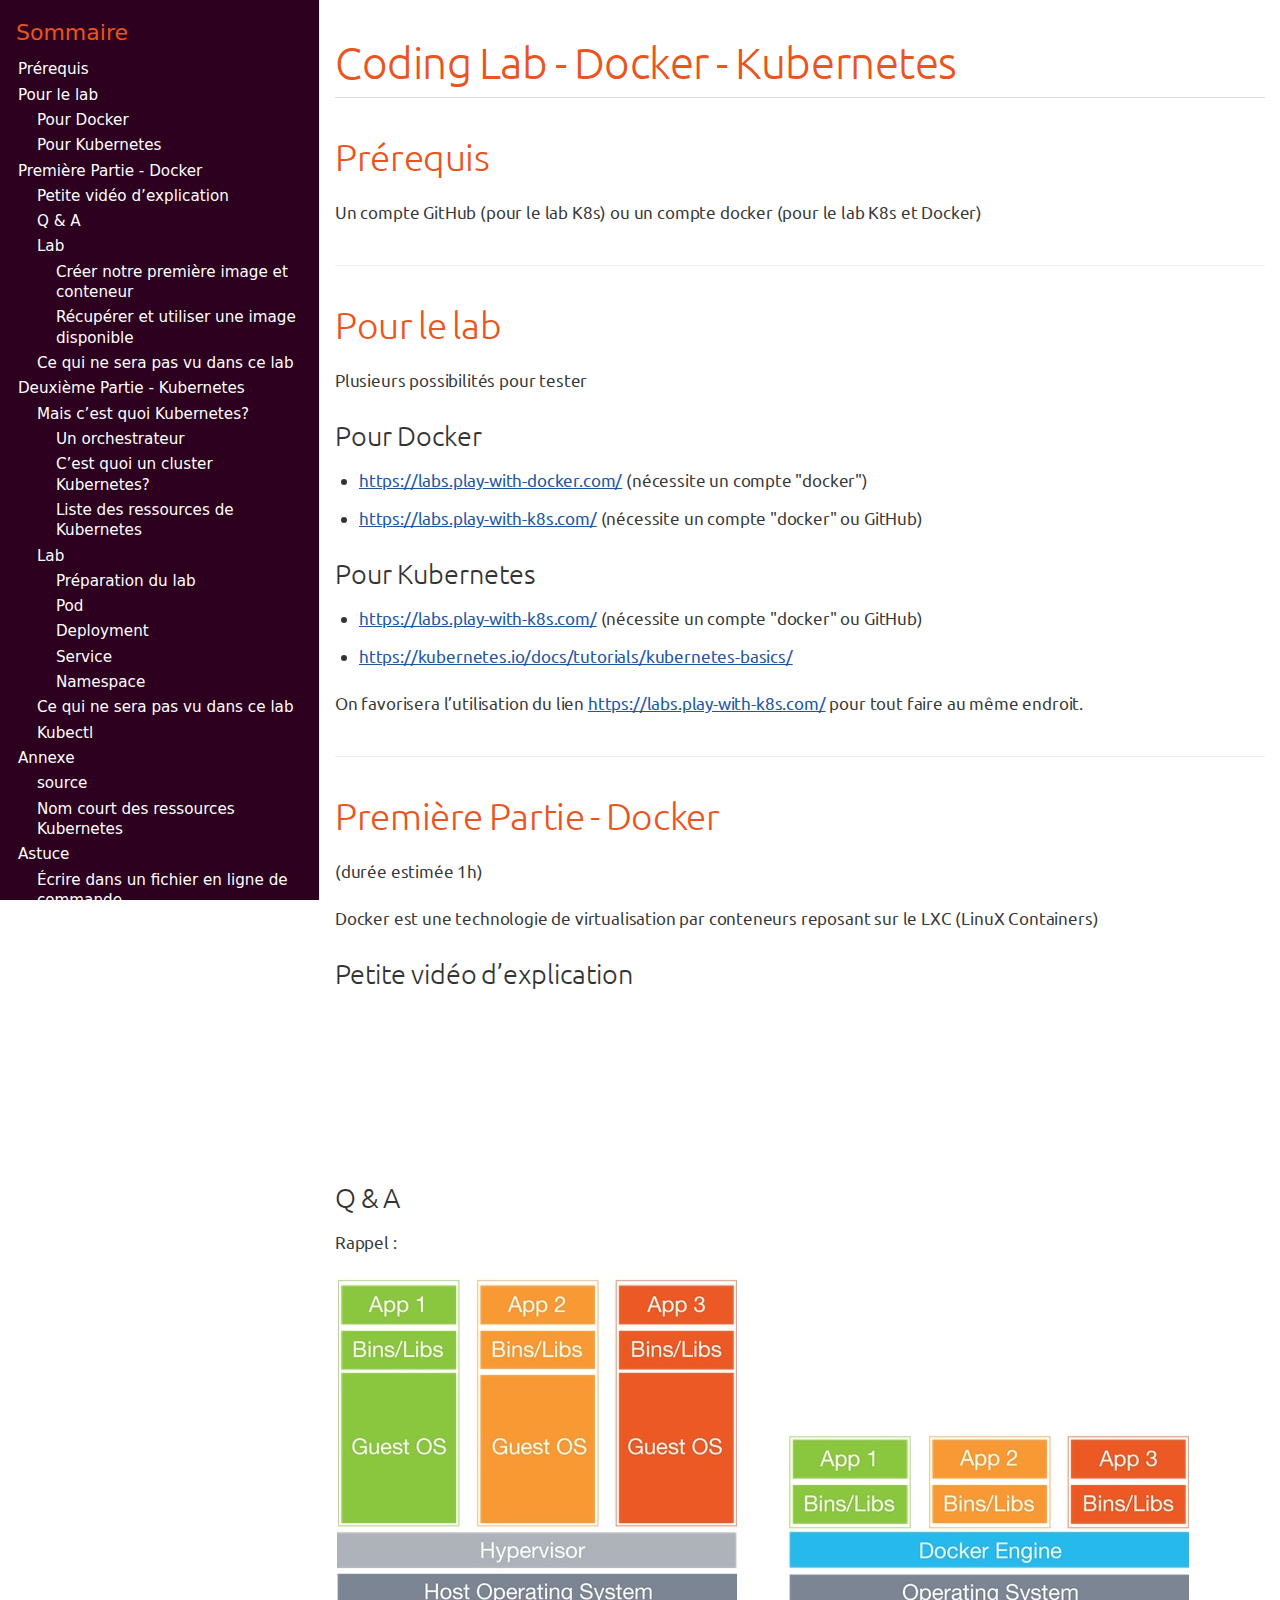
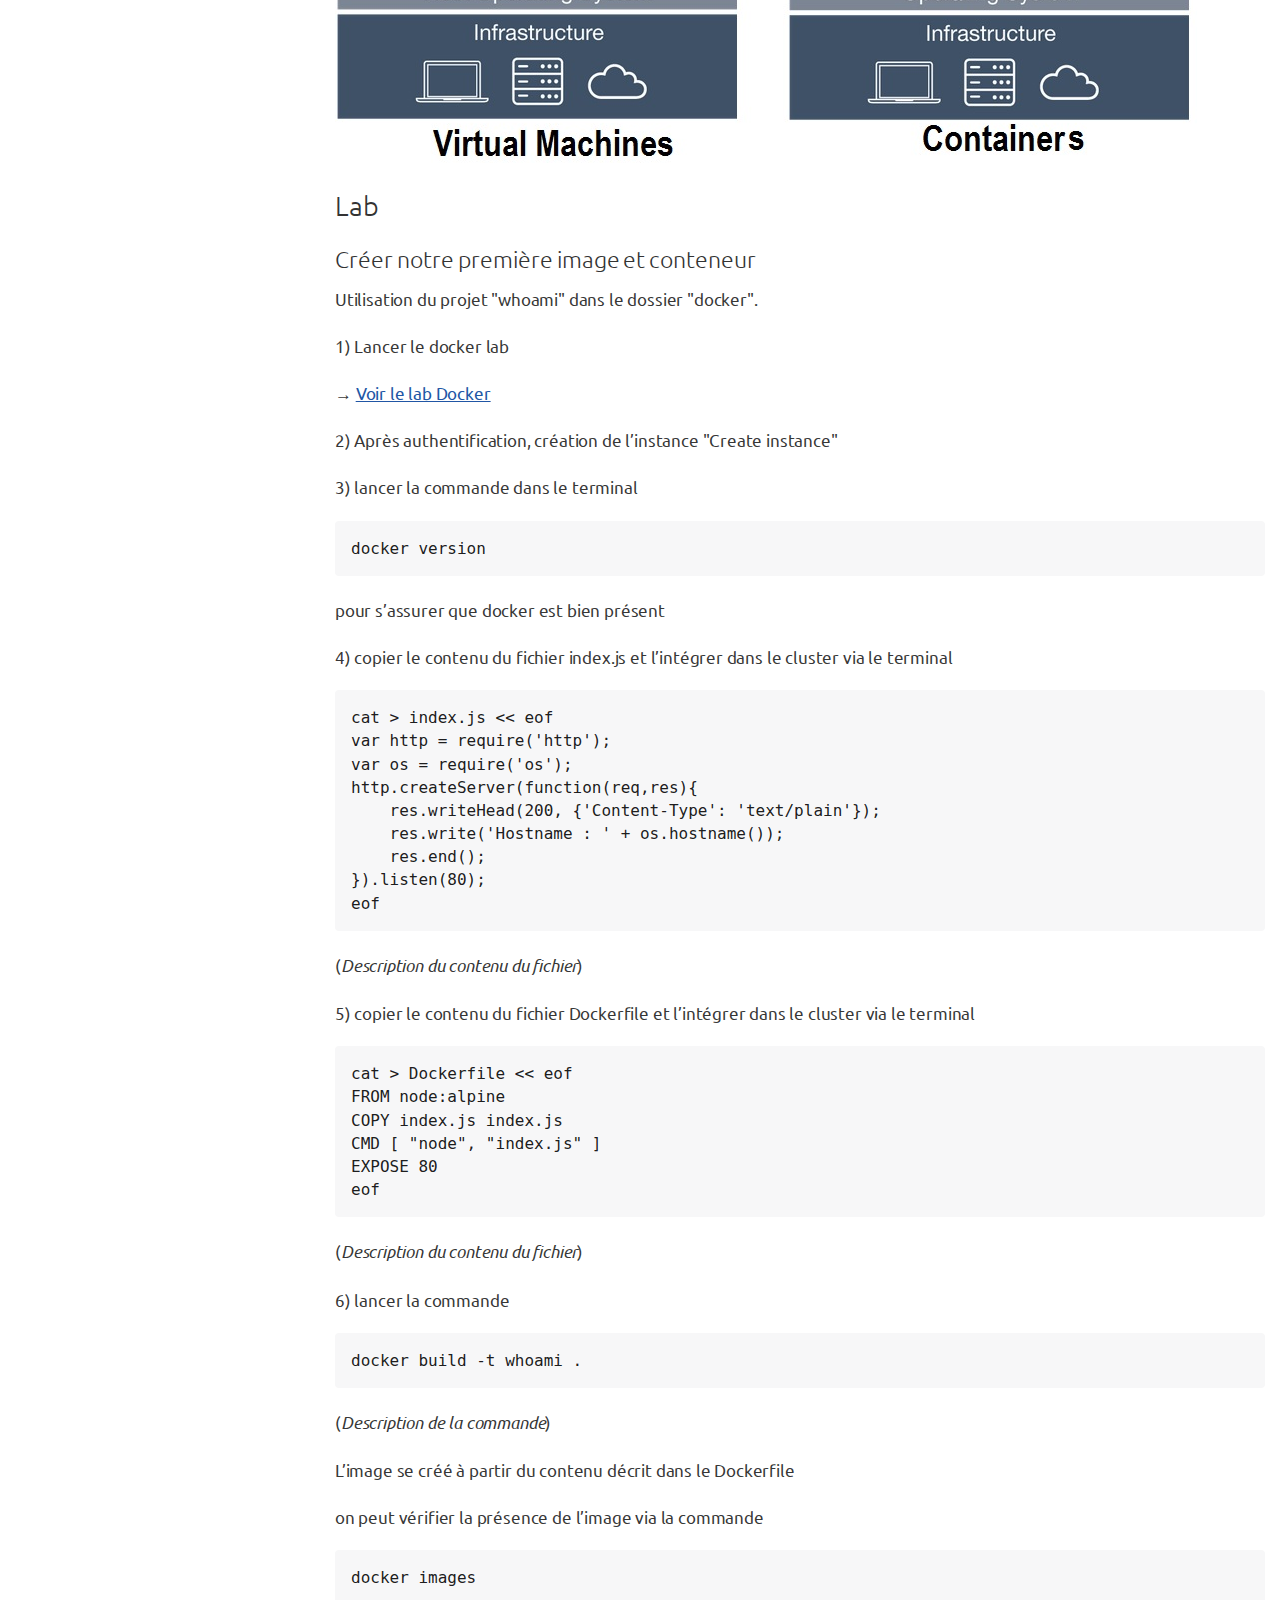
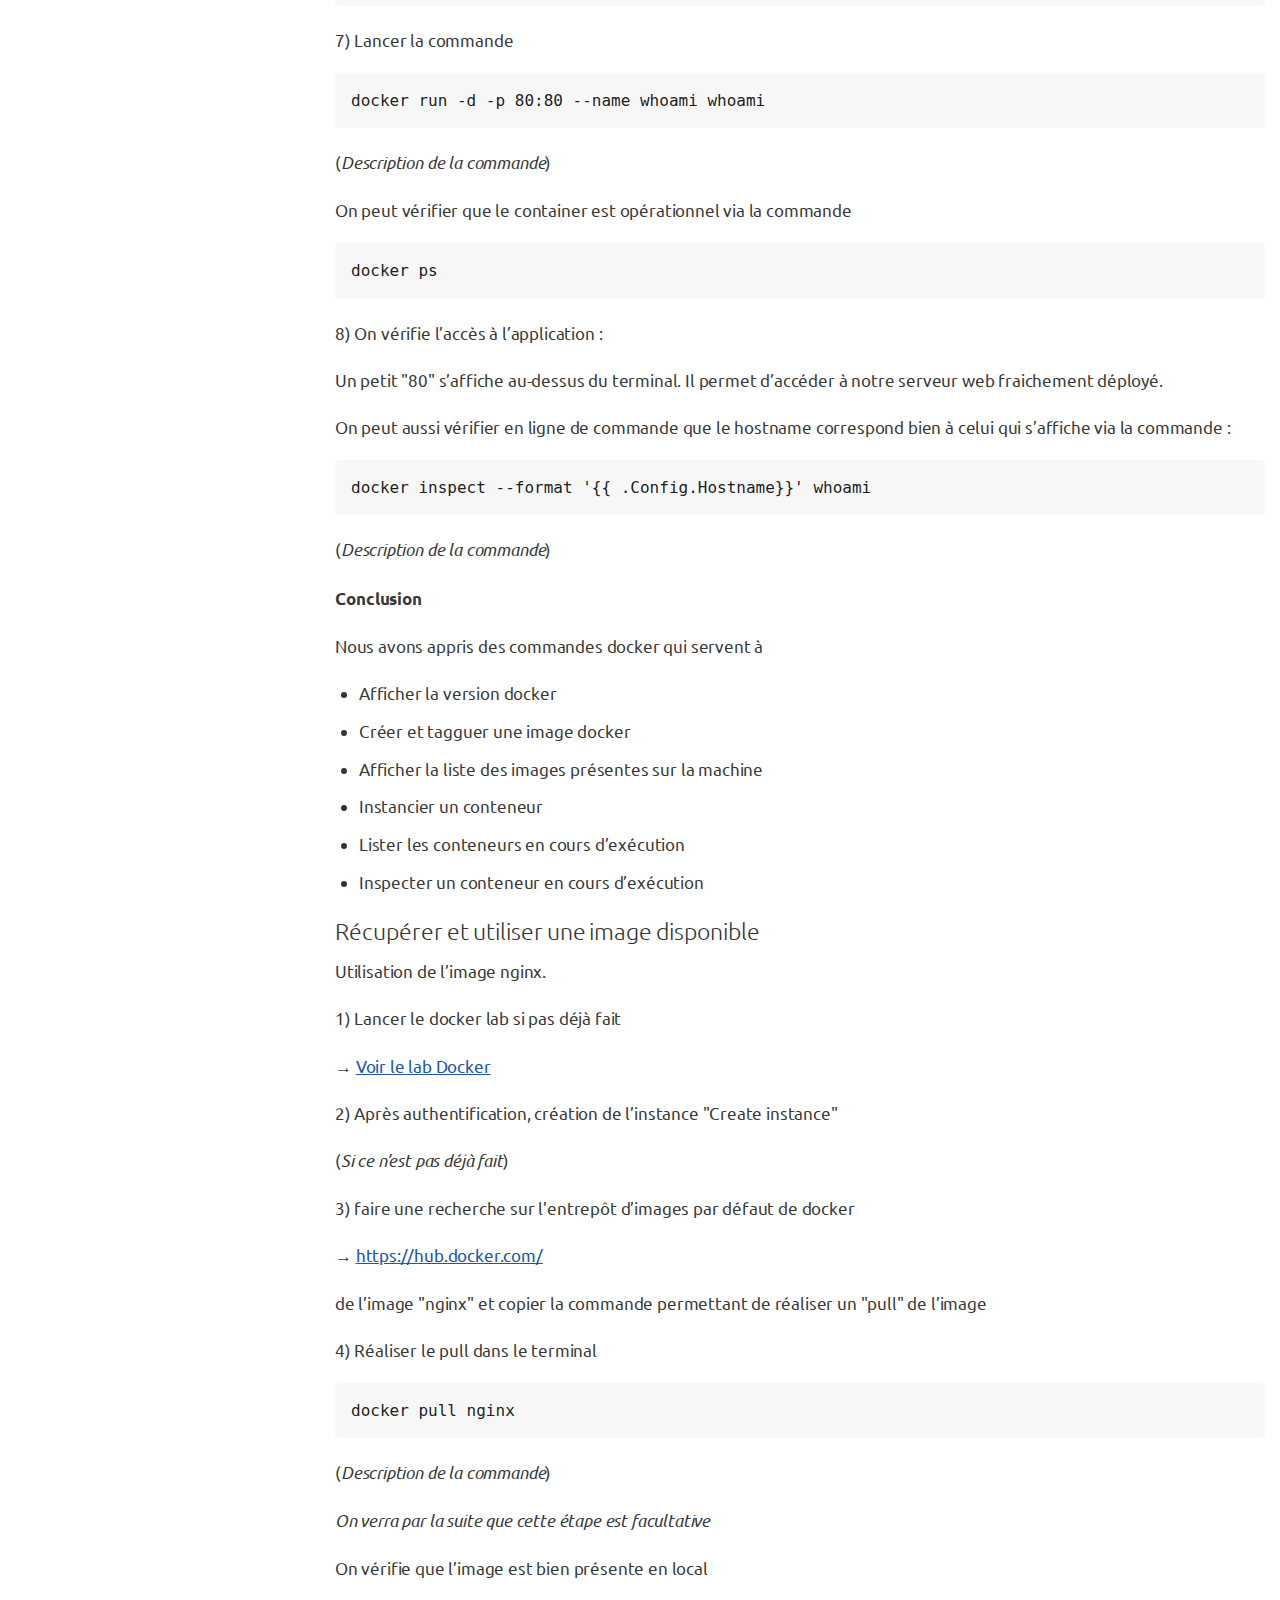
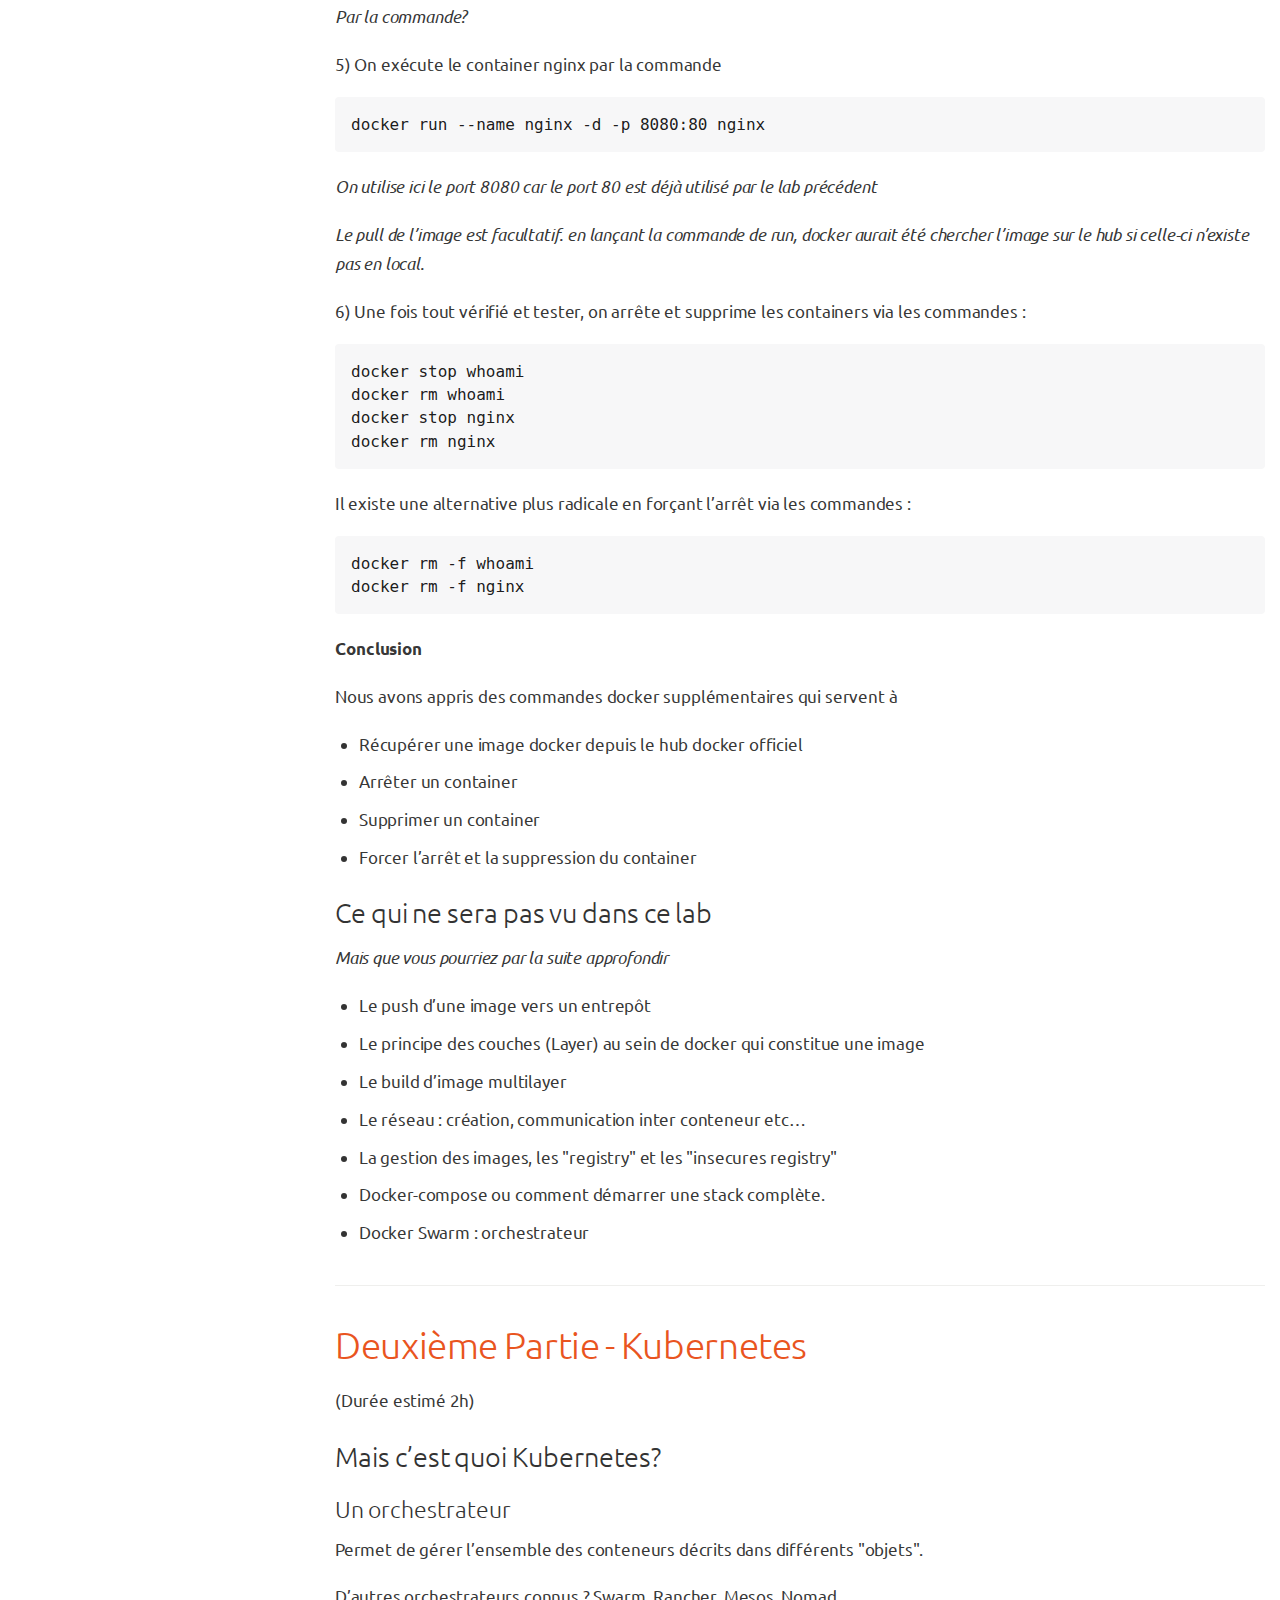
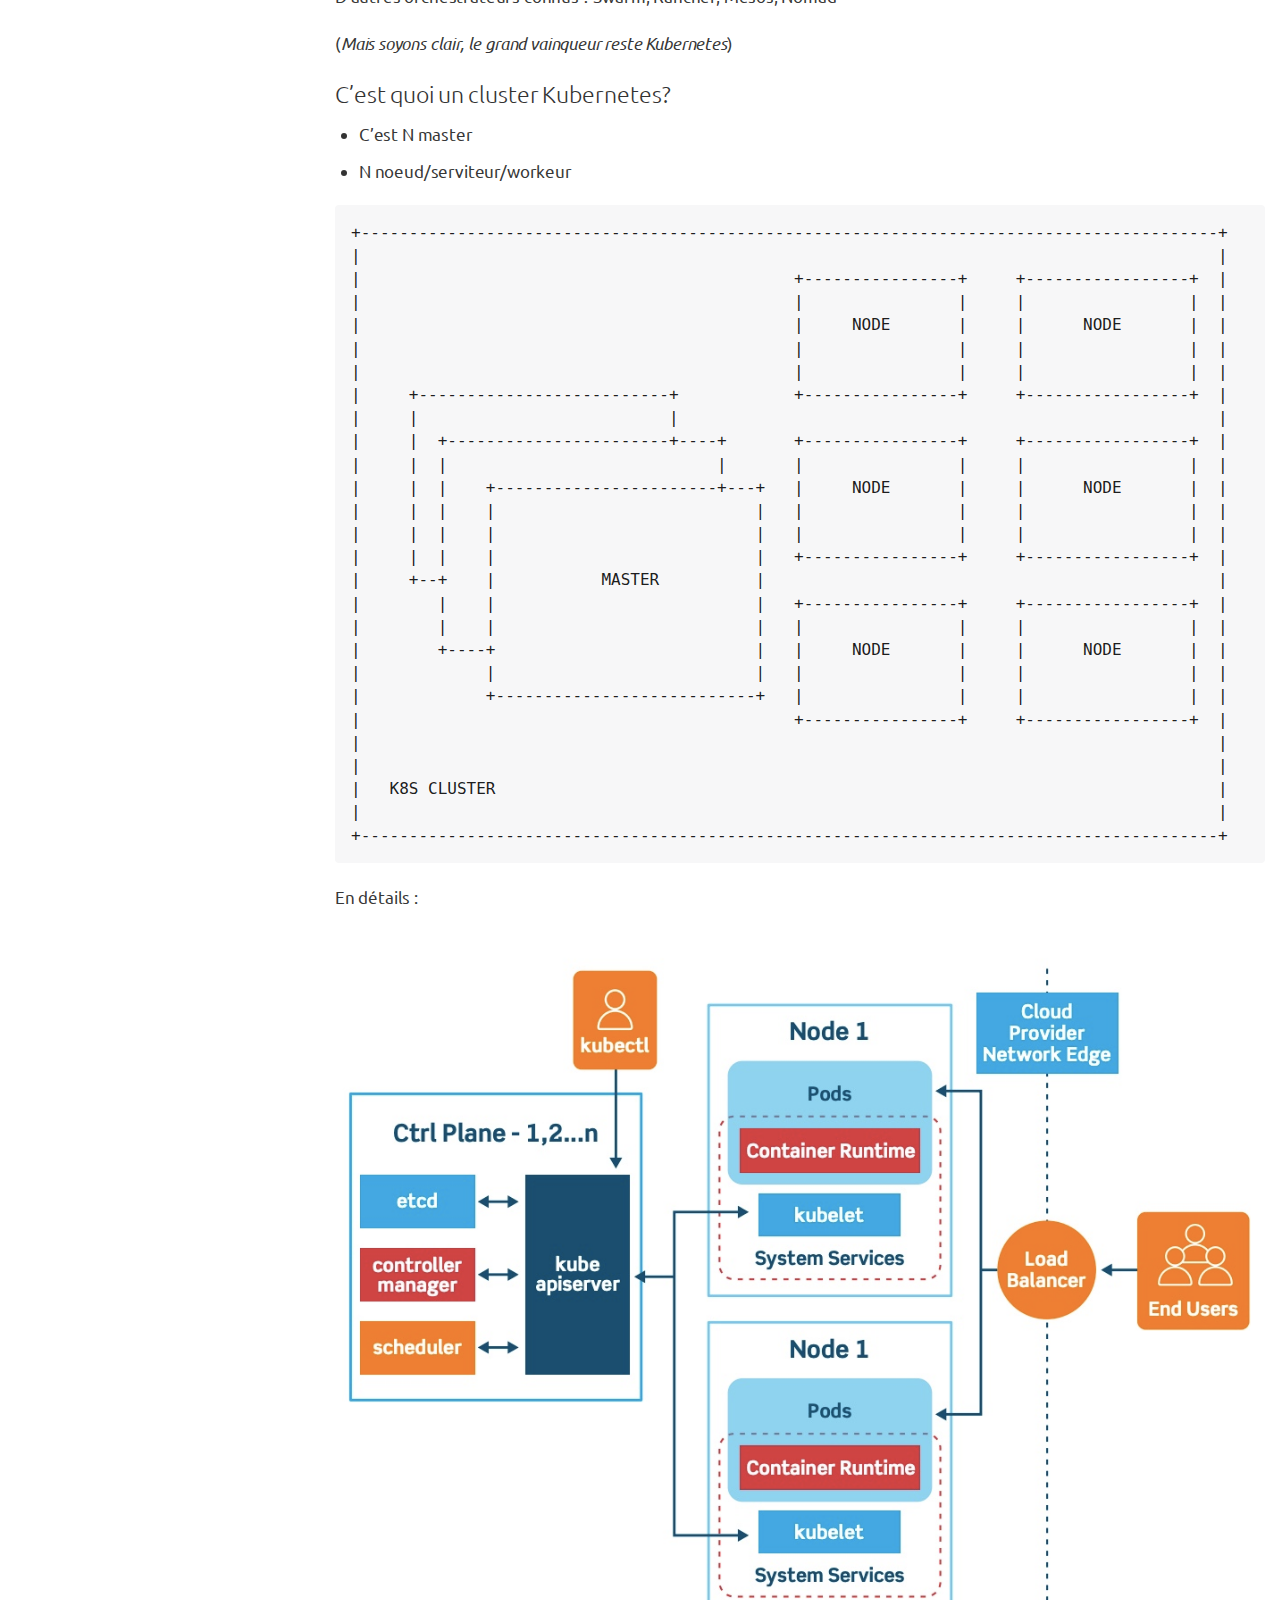
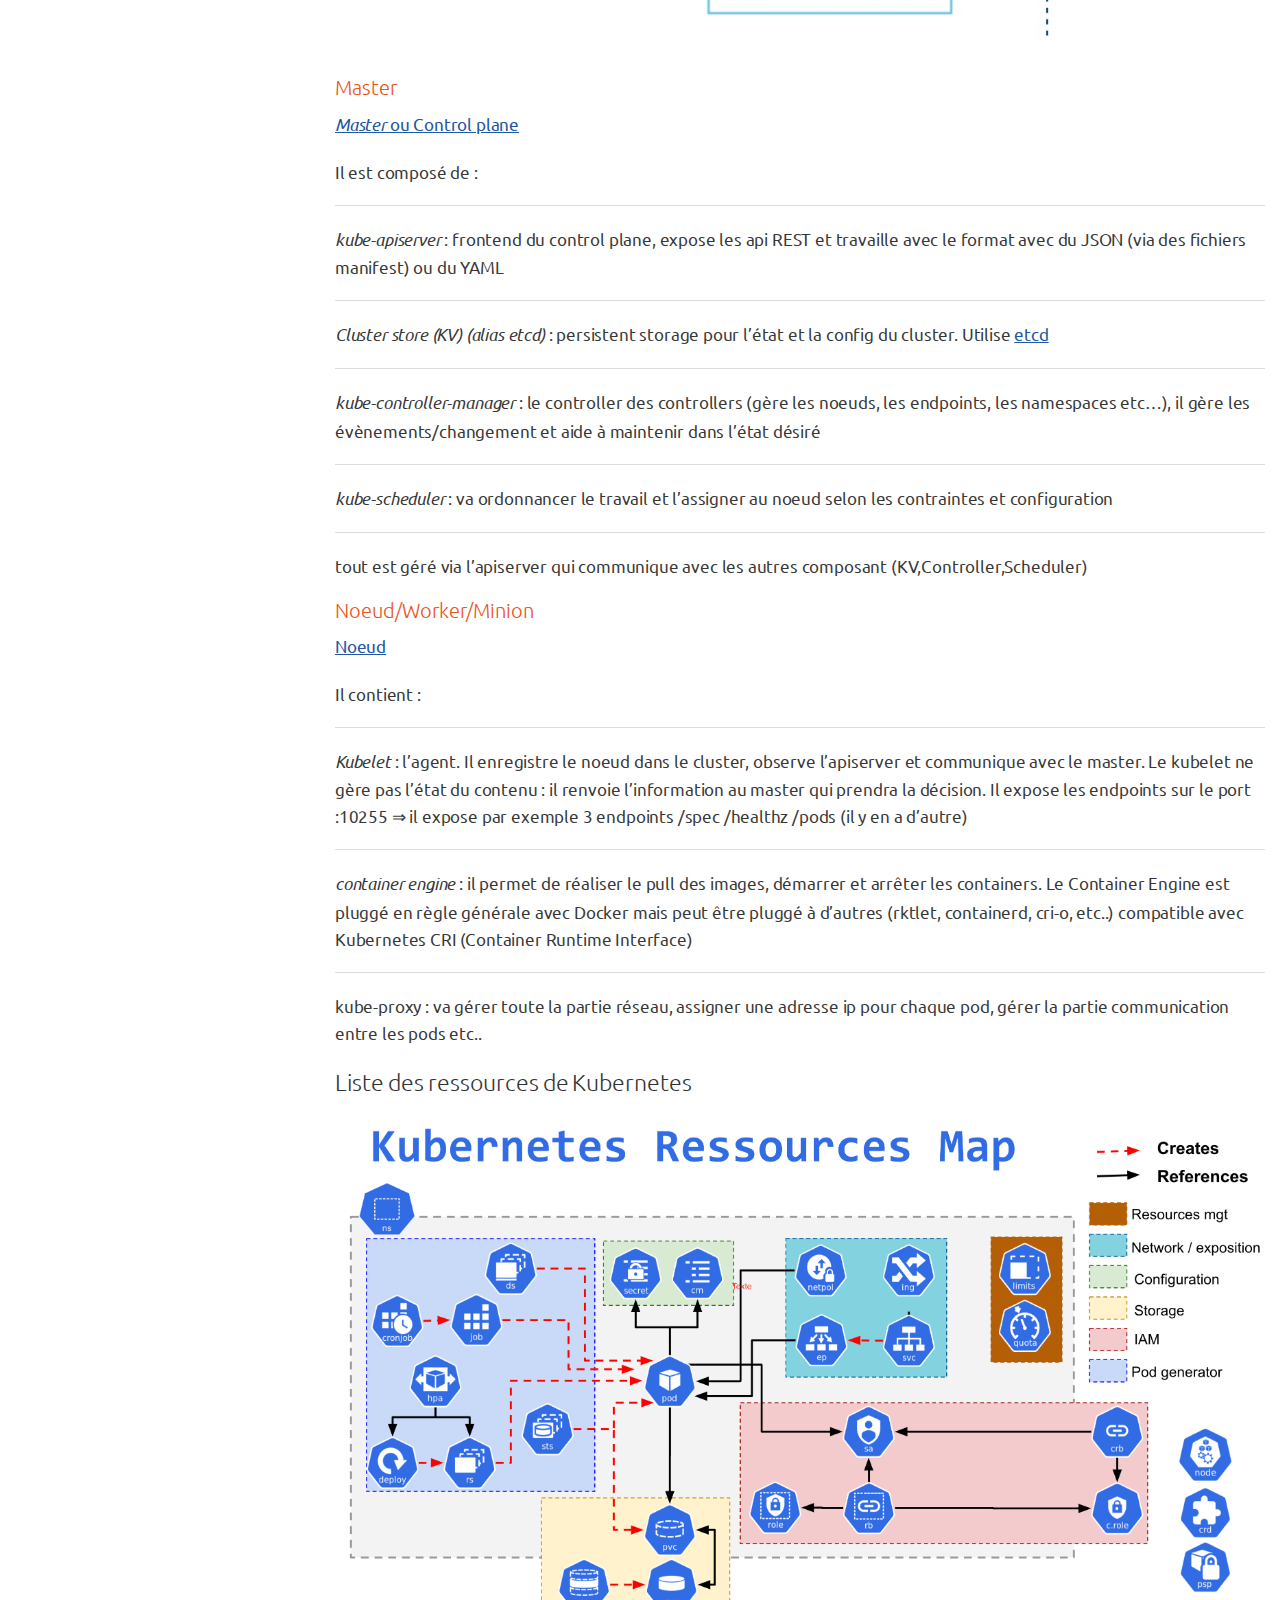
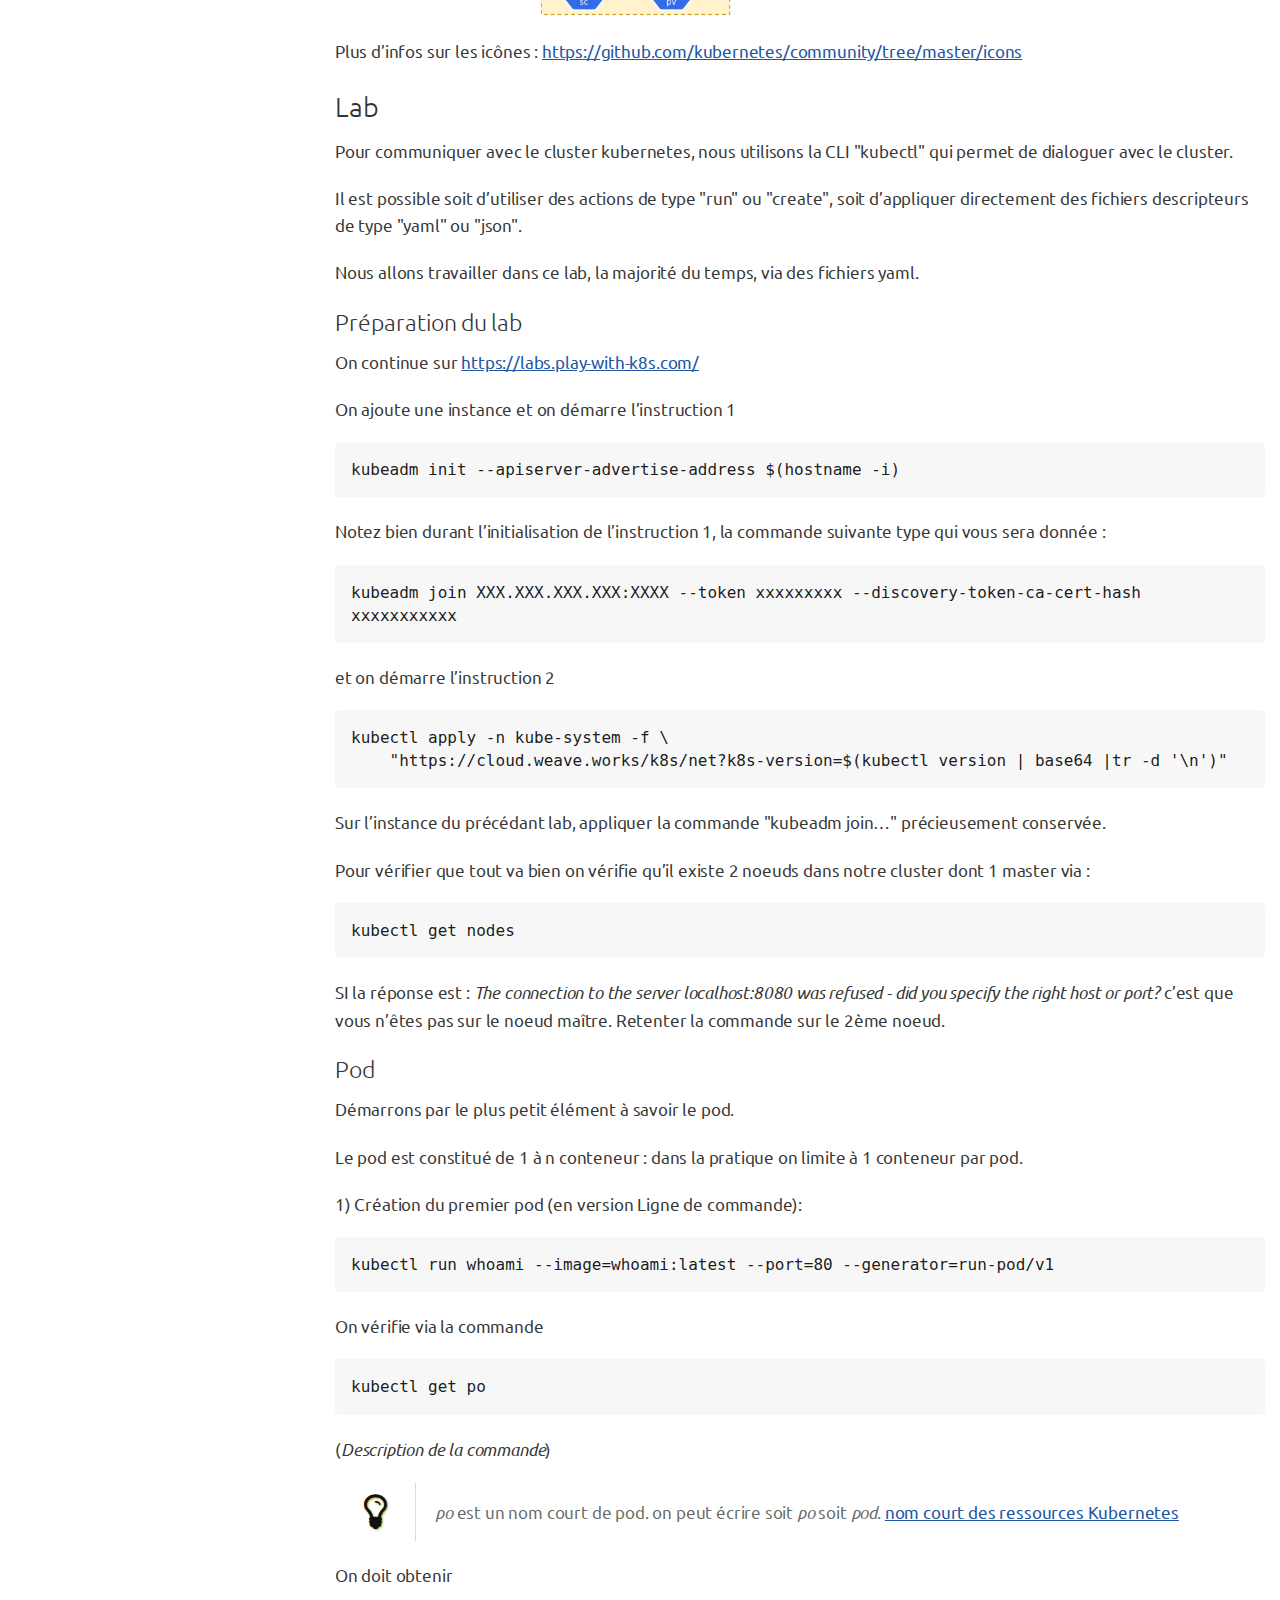
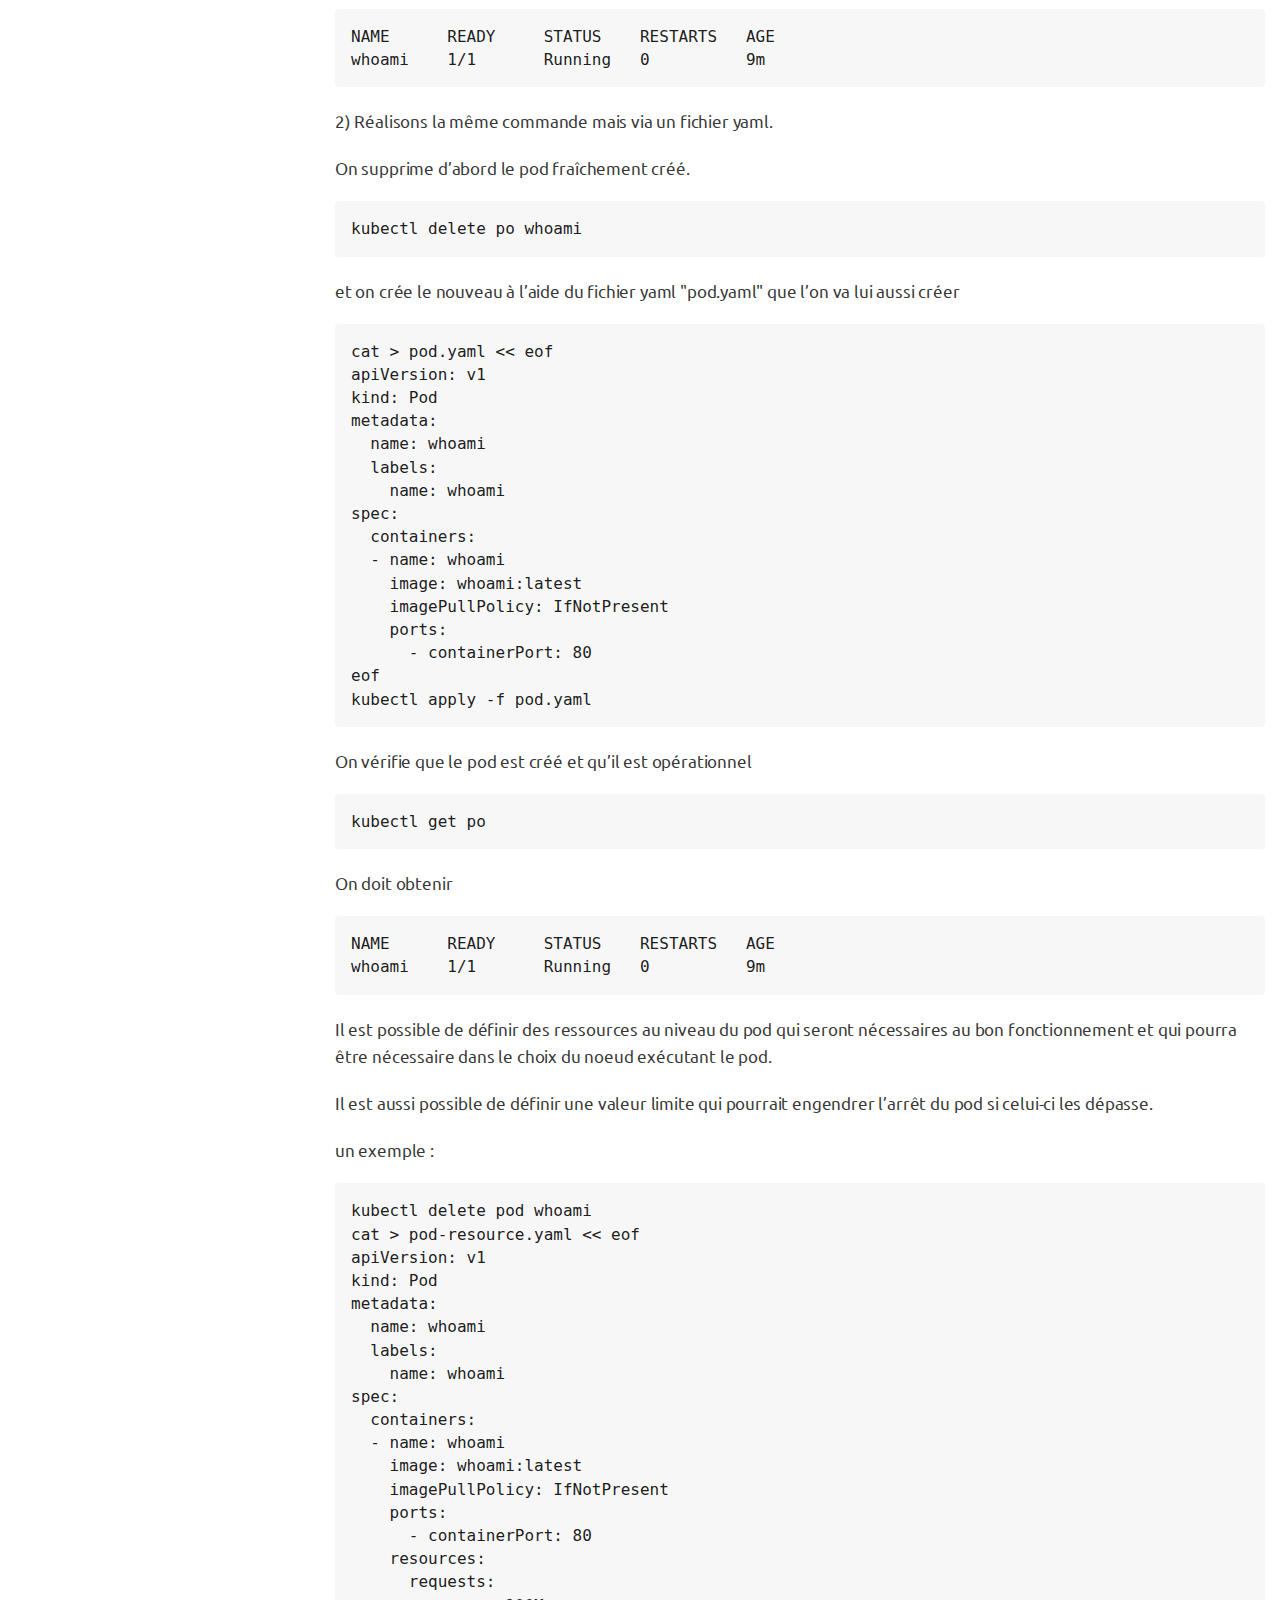
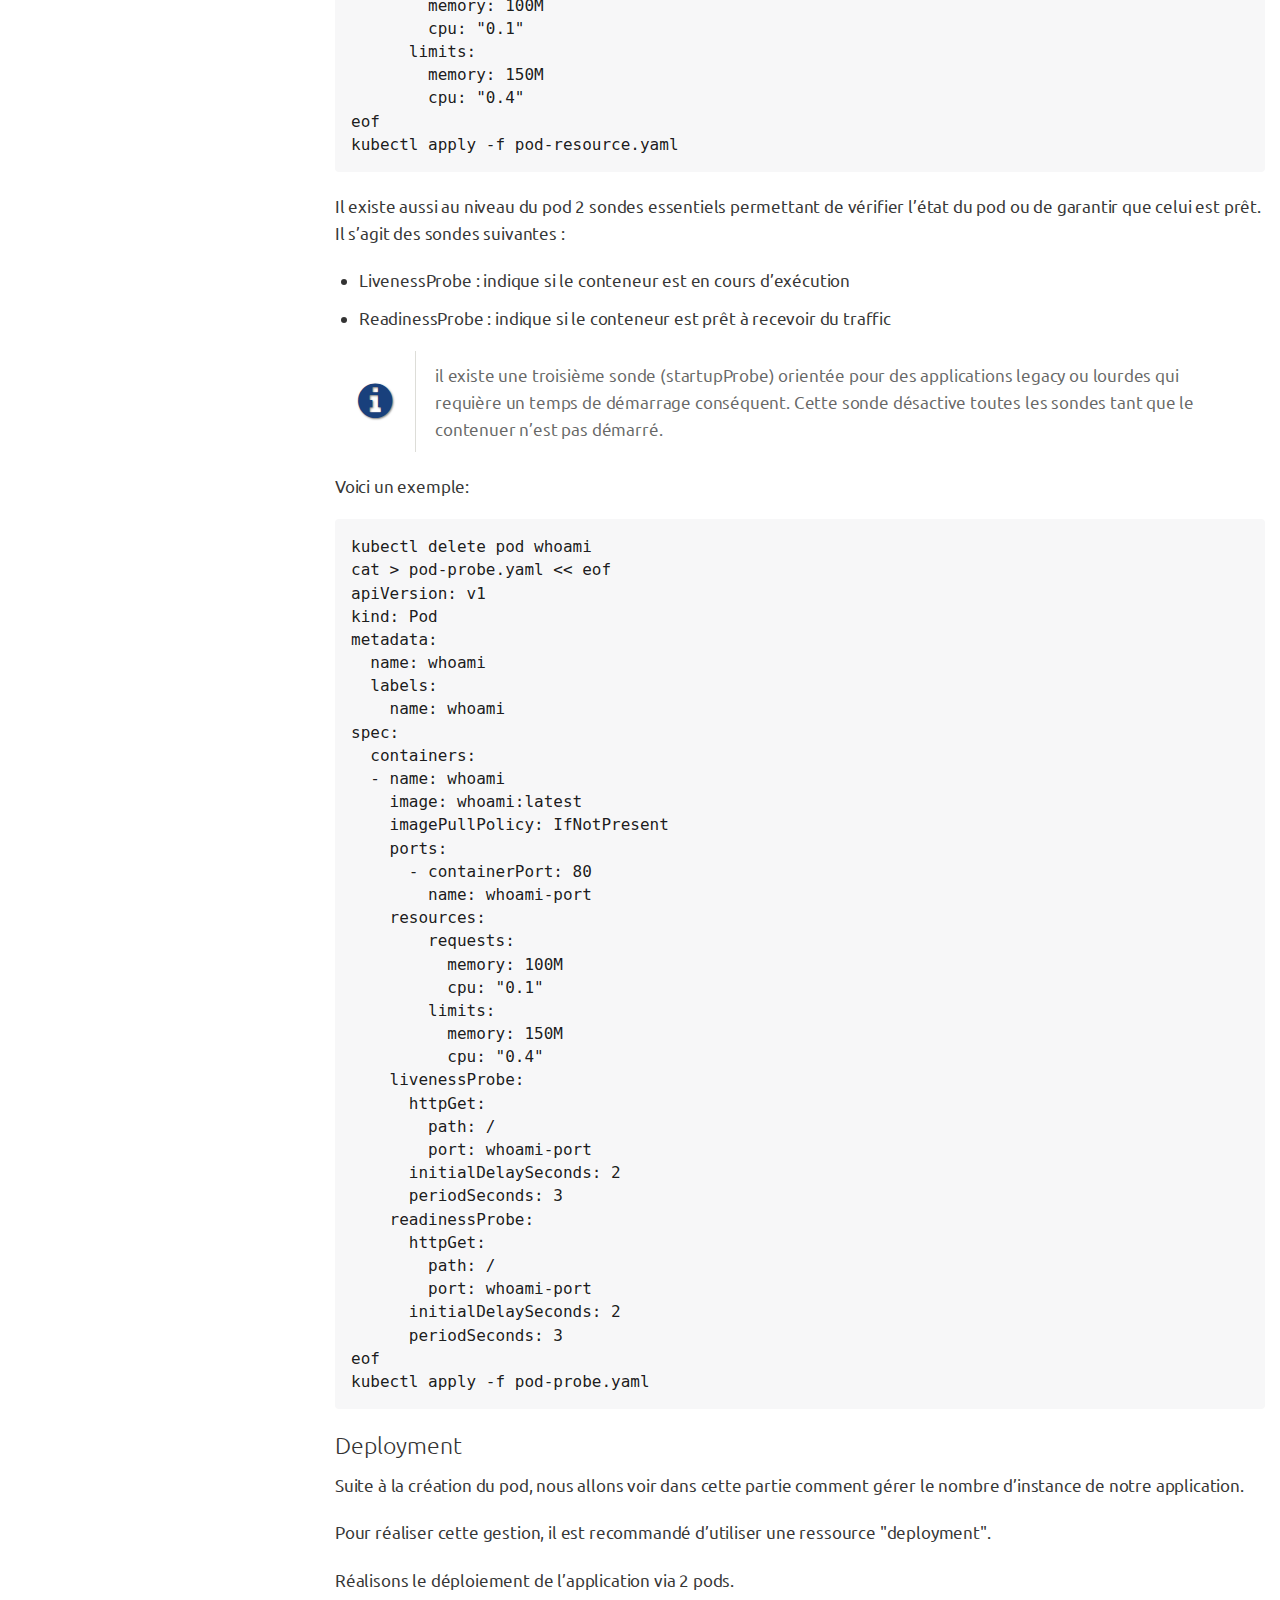
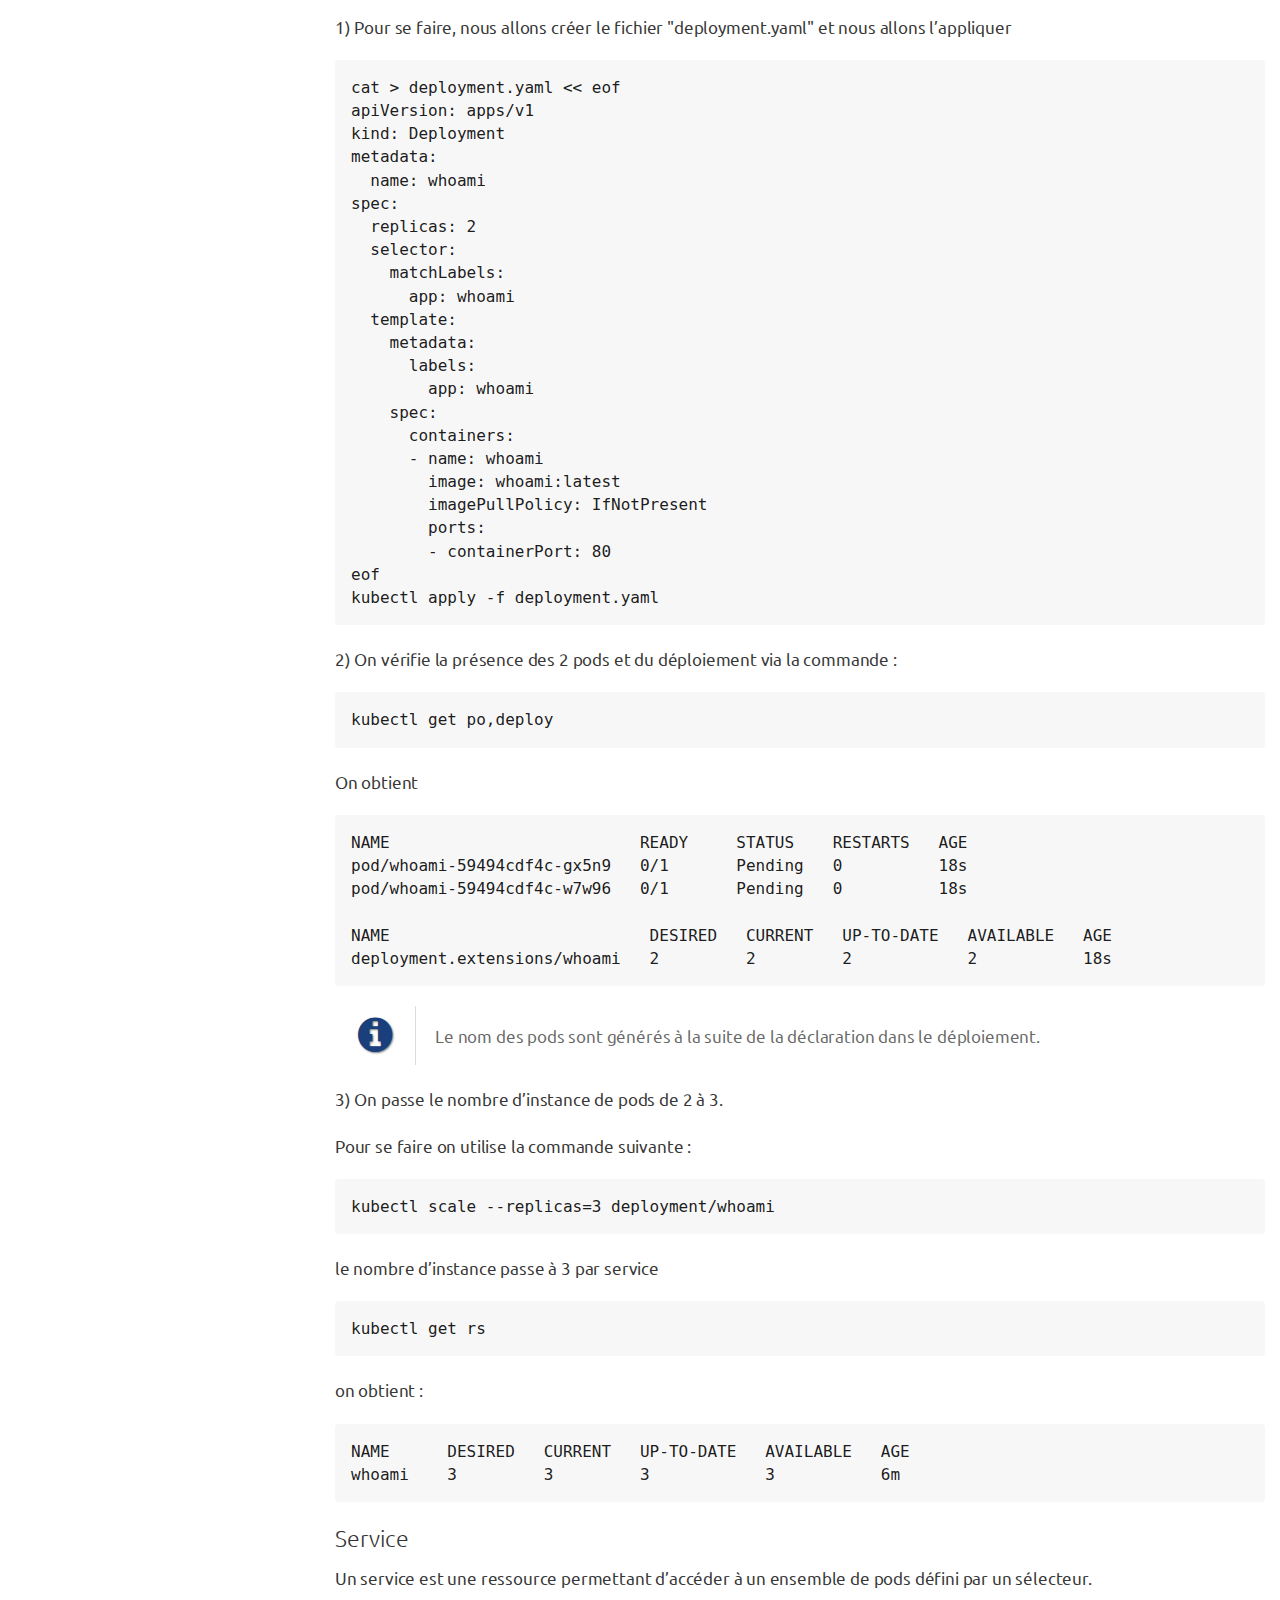
==== commit a4ac5fee: "doc: ajout des probes" ====
--- a/index.html
+++ b/index.html
@@ -117,7 +117,6 @@
 <li><a href="#_astuce">Astuce</a>
 <ul class="sectlevel2">
 <li><a href="#_écrire_dans_un_fichier_en_ligne_de_commande">Écrire dans un fichier en ligne de commande</a></li>
-<li><a href="#_dashboard_kubernetes">Dashboard Kubernetes</a></li>
 </ul>
 </li>
 </ul>
@@ -776,7 +775,111 @@
 </div>
 </div>
 <div class="paragraph">
-<p>TODO: Faire les ressources limit et les probes</p>
+<p>Il est possible de définir des ressources au niveau du pod qui seront nécessaires au bon fonctionnement et qui pourra être nécessaire dans le choix du noeud exécutant le pod.</p>
+</div>
+<div class="paragraph">
+<p>Il est aussi possible de définir une valeur limite qui pourrait engendrer l&#8217;arrêt du pod si celui-ci les dépasse.</p>
+</div>
+<div class="paragraph">
+<p>un exemple :</p>
+</div>
+<div class="listingblock">
+<div class="content">
+<pre class="highlight"><code class="language-console" data-lang="console">kubectl delete pod whoami
+cat &gt; pod-resource.yaml &lt;&lt; eof
+apiVersion: v1
+kind: Pod
+metadata:
+  name: whoami
+  labels:
+    name: whoami
+spec:
+  containers:
+  - name: whoami
+    image: whoami:latest
+    imagePullPolicy: IfNotPresent
+    ports:
+      - containerPort: 80
+    resources:
+      requests:
+        memory: 100M
+        cpu: "0.1"
+      limits:
+        memory: 150M
+        cpu: "0.4"
+eof
+kubectl apply -f pod-resource.yaml</code></pre>
+</div>
+</div>
+<div class="paragraph">
+<p>Il existe aussi au niveau du pod 2 sondes essentiels permettant de vérifier l&#8217;état du pod ou de garantir que celui est prêt.
+Il s&#8217;agit des sondes suivantes :</p>
+</div>
+<div class="ulist">
+<ul>
+<li>
+<p>LivenessProbe : indique si le conteneur est en cours d&#8217;exécution</p>
+</li>
+<li>
+<p>ReadinessProbe : indique si le conteneur est prêt à recevoir du traffic</p>
+</li>
+</ul>
+</div>
+<div class="admonitionblock note">
+<table>
+<tr>
+<td class="icon">
+<i class="fa icon-note" title="Note"></i>
+</td>
+<td class="content">
+il existe une troisième sonde (startupProbe) orientée pour des applications legacy ou lourdes qui requière un temps de démarrage conséquent. Cette sonde désactive toutes les sondes tant que le contenuer n&#8217;est pas démarré.
+</td>
+</tr>
+</table>
+</div>
+<div class="paragraph">
+<p>Voici un exemple:</p>
+</div>
+<div class="listingblock">
+<div class="content">
+<pre class="highlight"><code class="language-console" data-lang="console">kubectl delete pod whoami
+cat &gt; pod-probe.yaml &lt;&lt; eof
+apiVersion: v1
+kind: Pod
+metadata:
+  name: whoami
+  labels:
+    name: whoami
+spec:
+  containers:
+  - name: whoami
+    image: whoami:latest
+    imagePullPolicy: IfNotPresent
+    ports:
+      - containerPort: 80
+        name: whoami-port
+    resources:
+        requests:
+          memory: 100M
+          cpu: "0.1"
+        limits:
+          memory: 150M
+          cpu: "0.4"
+    livenessProbe:
+      httpGet:
+        path: /
+        port: whoami-port
+      initialDelaySeconds: 2
+      periodSeconds: 3
+    readinessProbe:
+      httpGet:
+        path: /
+        port: whoami-port
+      initialDelaySeconds: 2
+      periodSeconds: 3
+eof
+kubectl apply -f pod-probe.yaml</code></pre>
+</div>
 </div>
 </div>
 <div class="sect3">
@@ -1178,12 +1281,6 @@
 </div>
 </div>
 </div>
-<div class="sect2">
-<h3 id="_dashboard_kubernetes">Dashboard Kubernetes</h3>
-<div class="paragraph">
-<p>kubectl apply -f <a href="https://raw.githubusercontent.com/kubernetes/dashboard/v2.0.0-beta4/aio/deploy/recommended.yaml" class="bare">https://raw.githubusercontent.com/kubernetes/dashboard/v2.0.0-beta4/aio/deploy/recommended.yaml</a></p>
-</div>
-</div>
 </div>
 </div>
 </div>
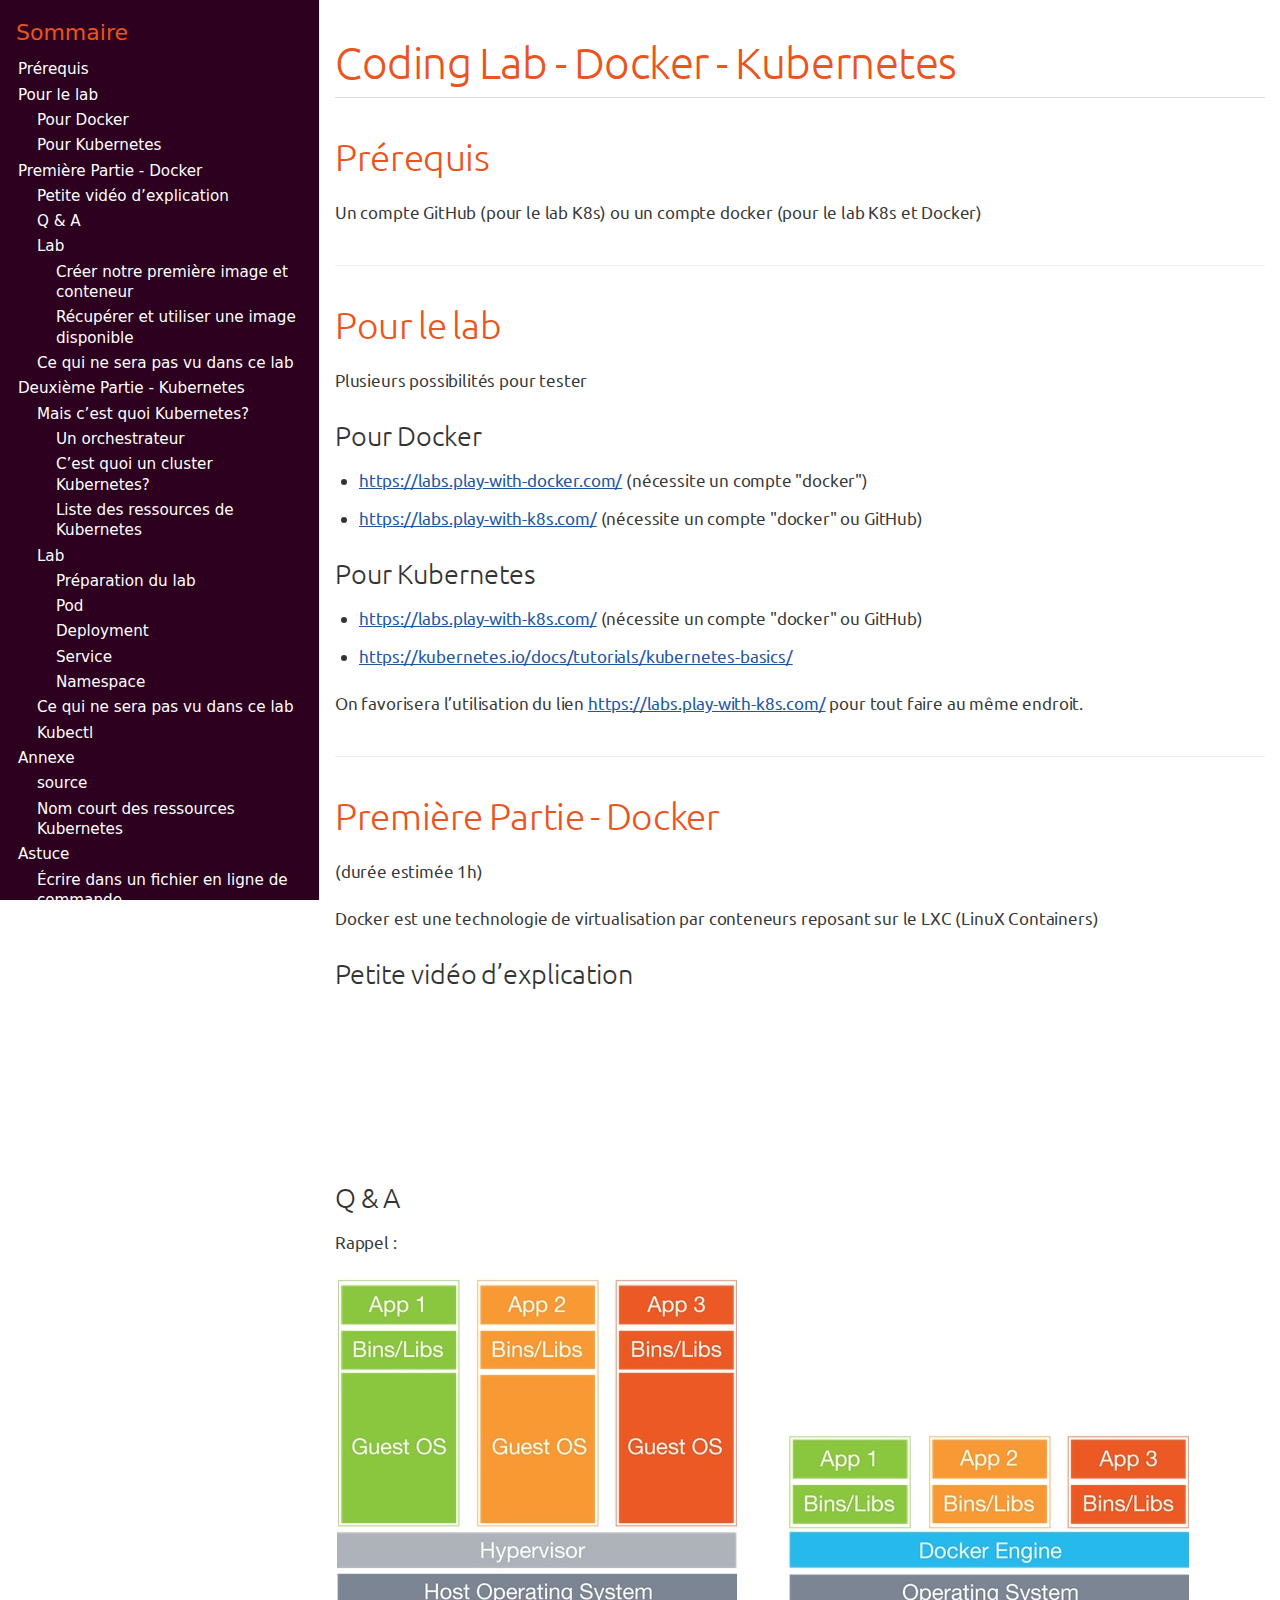
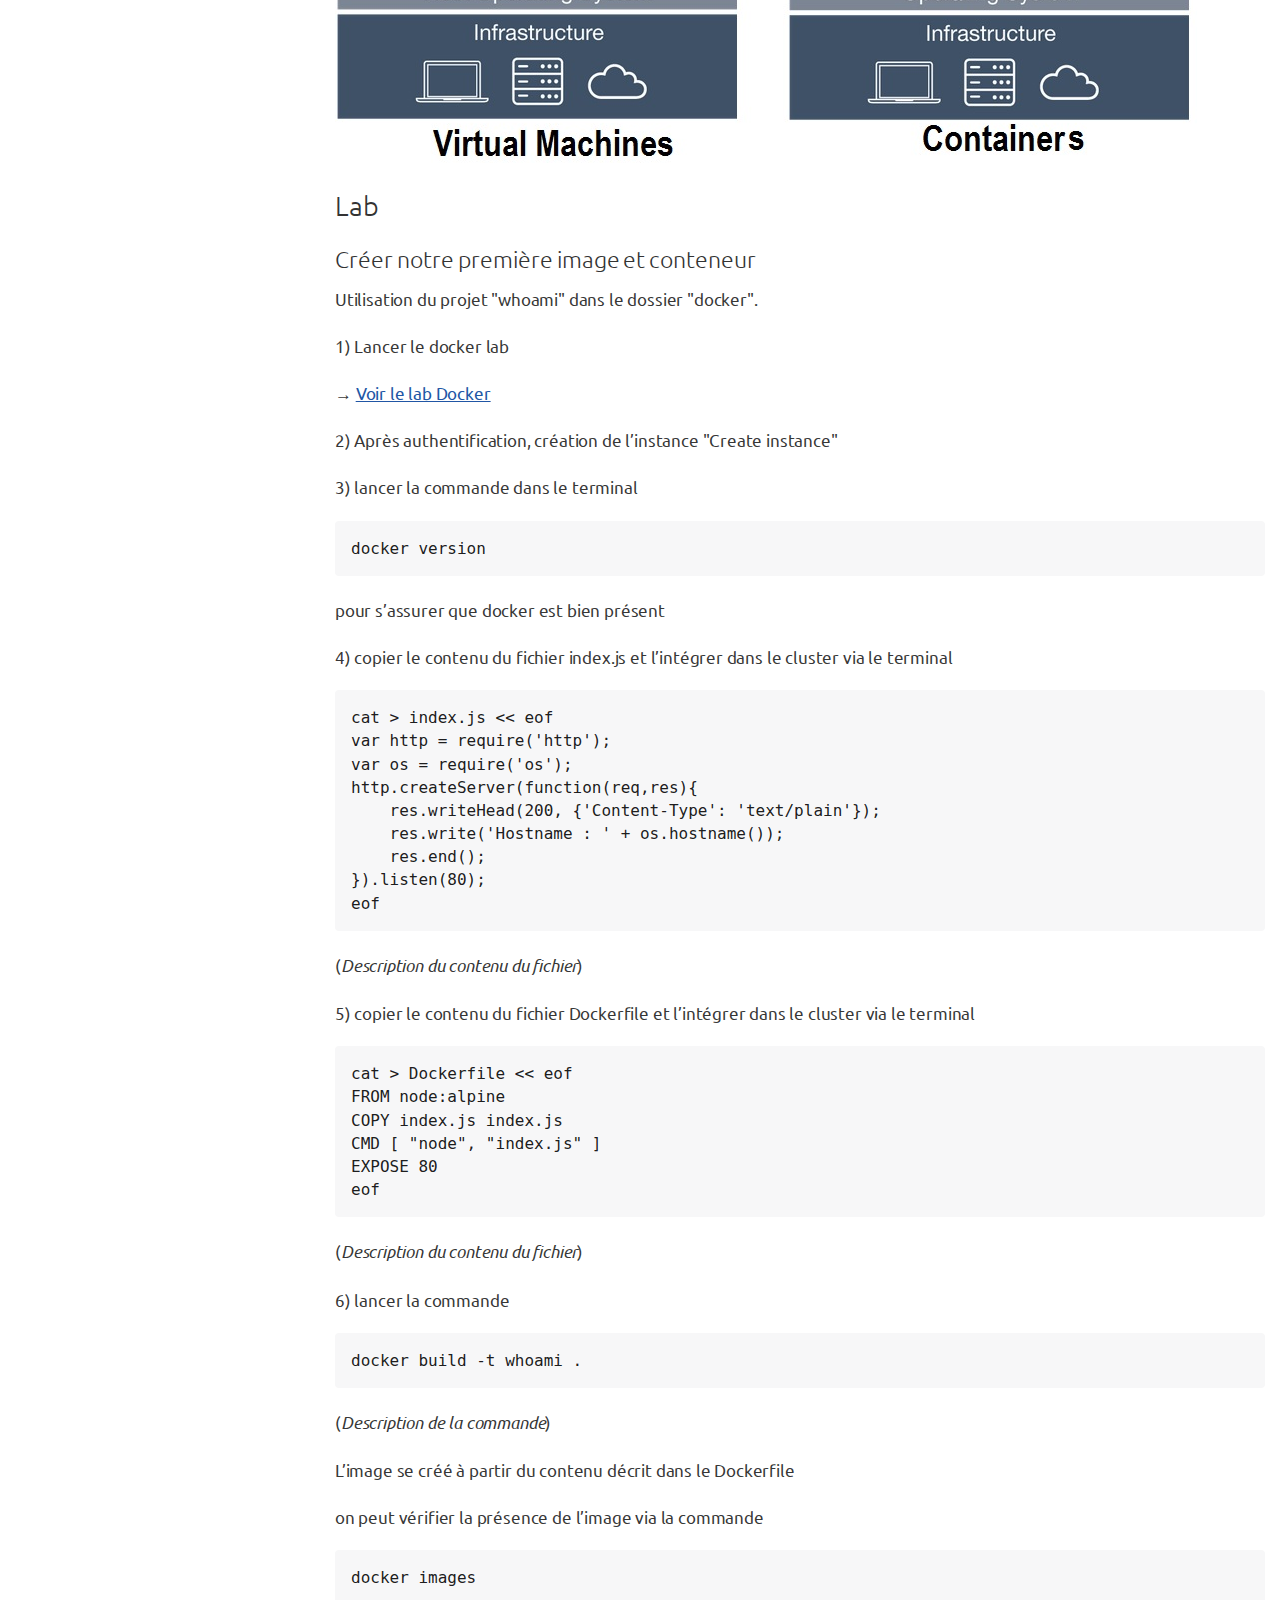
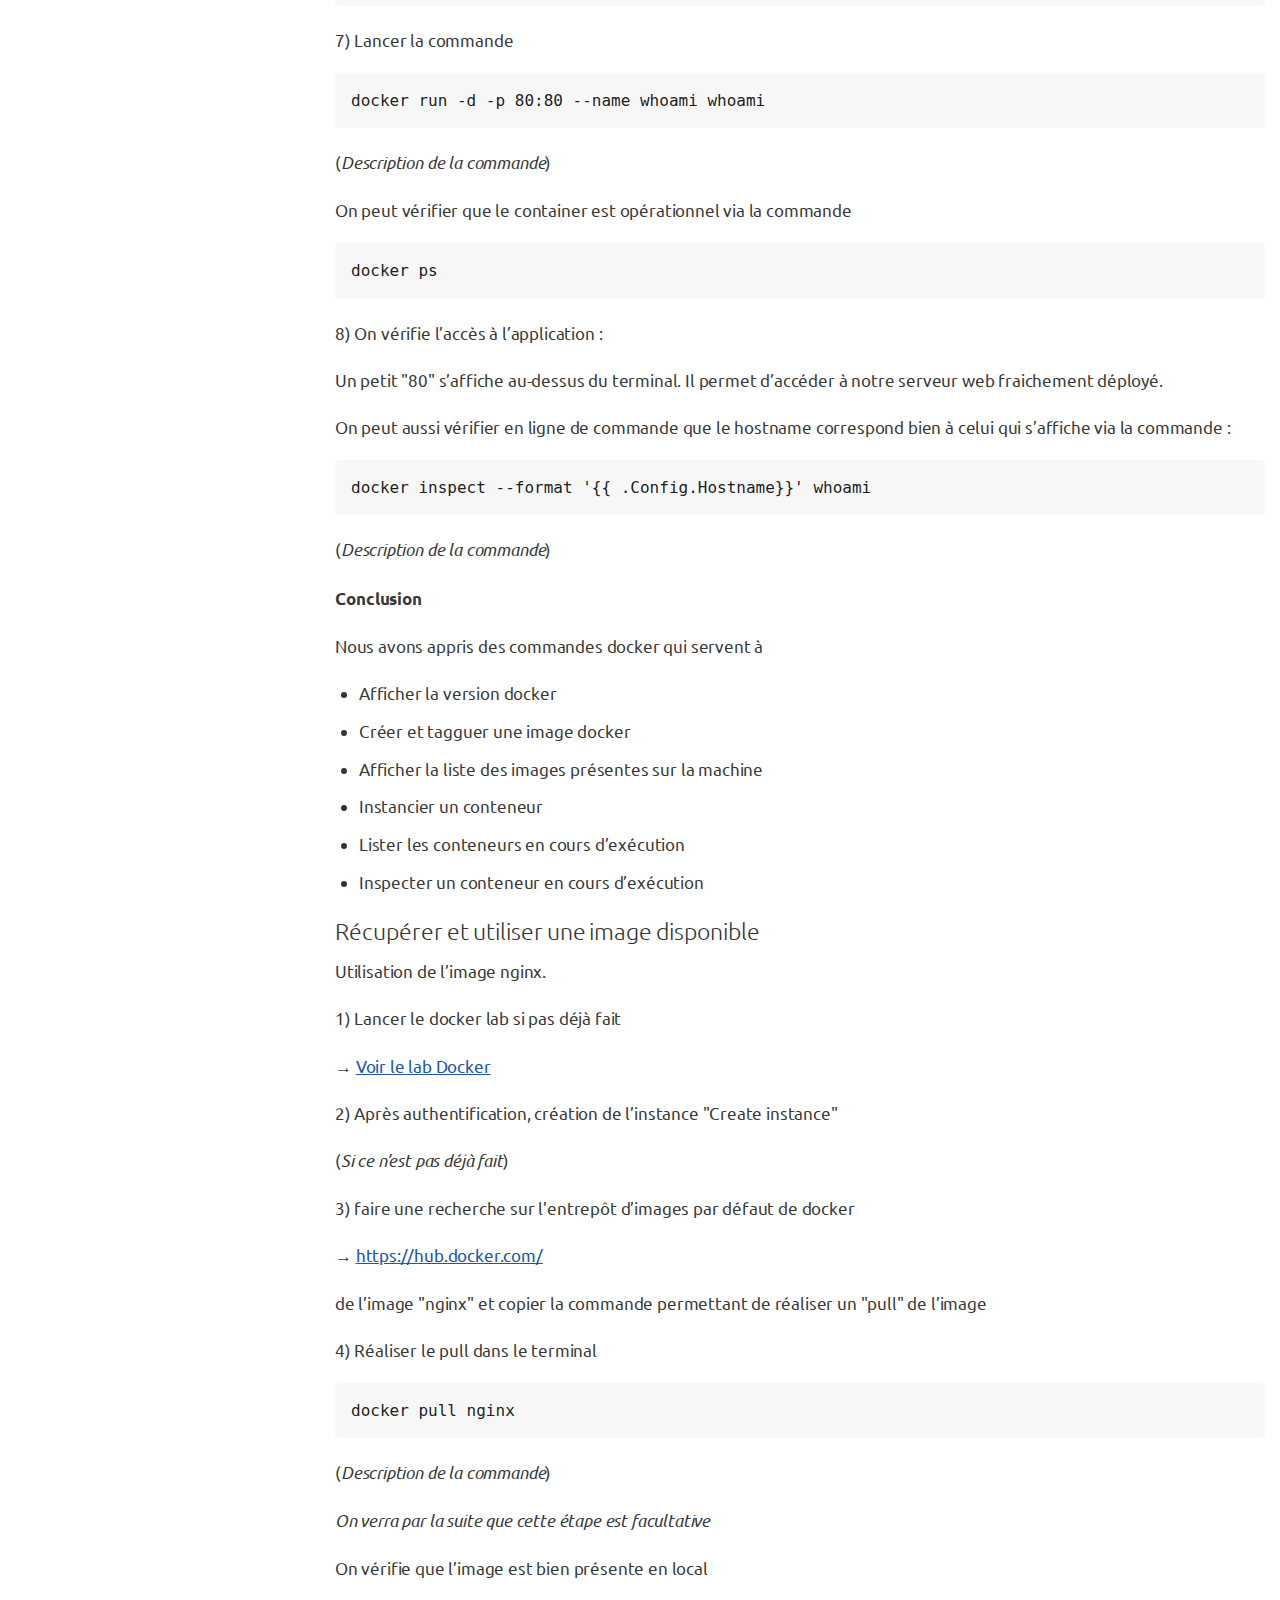
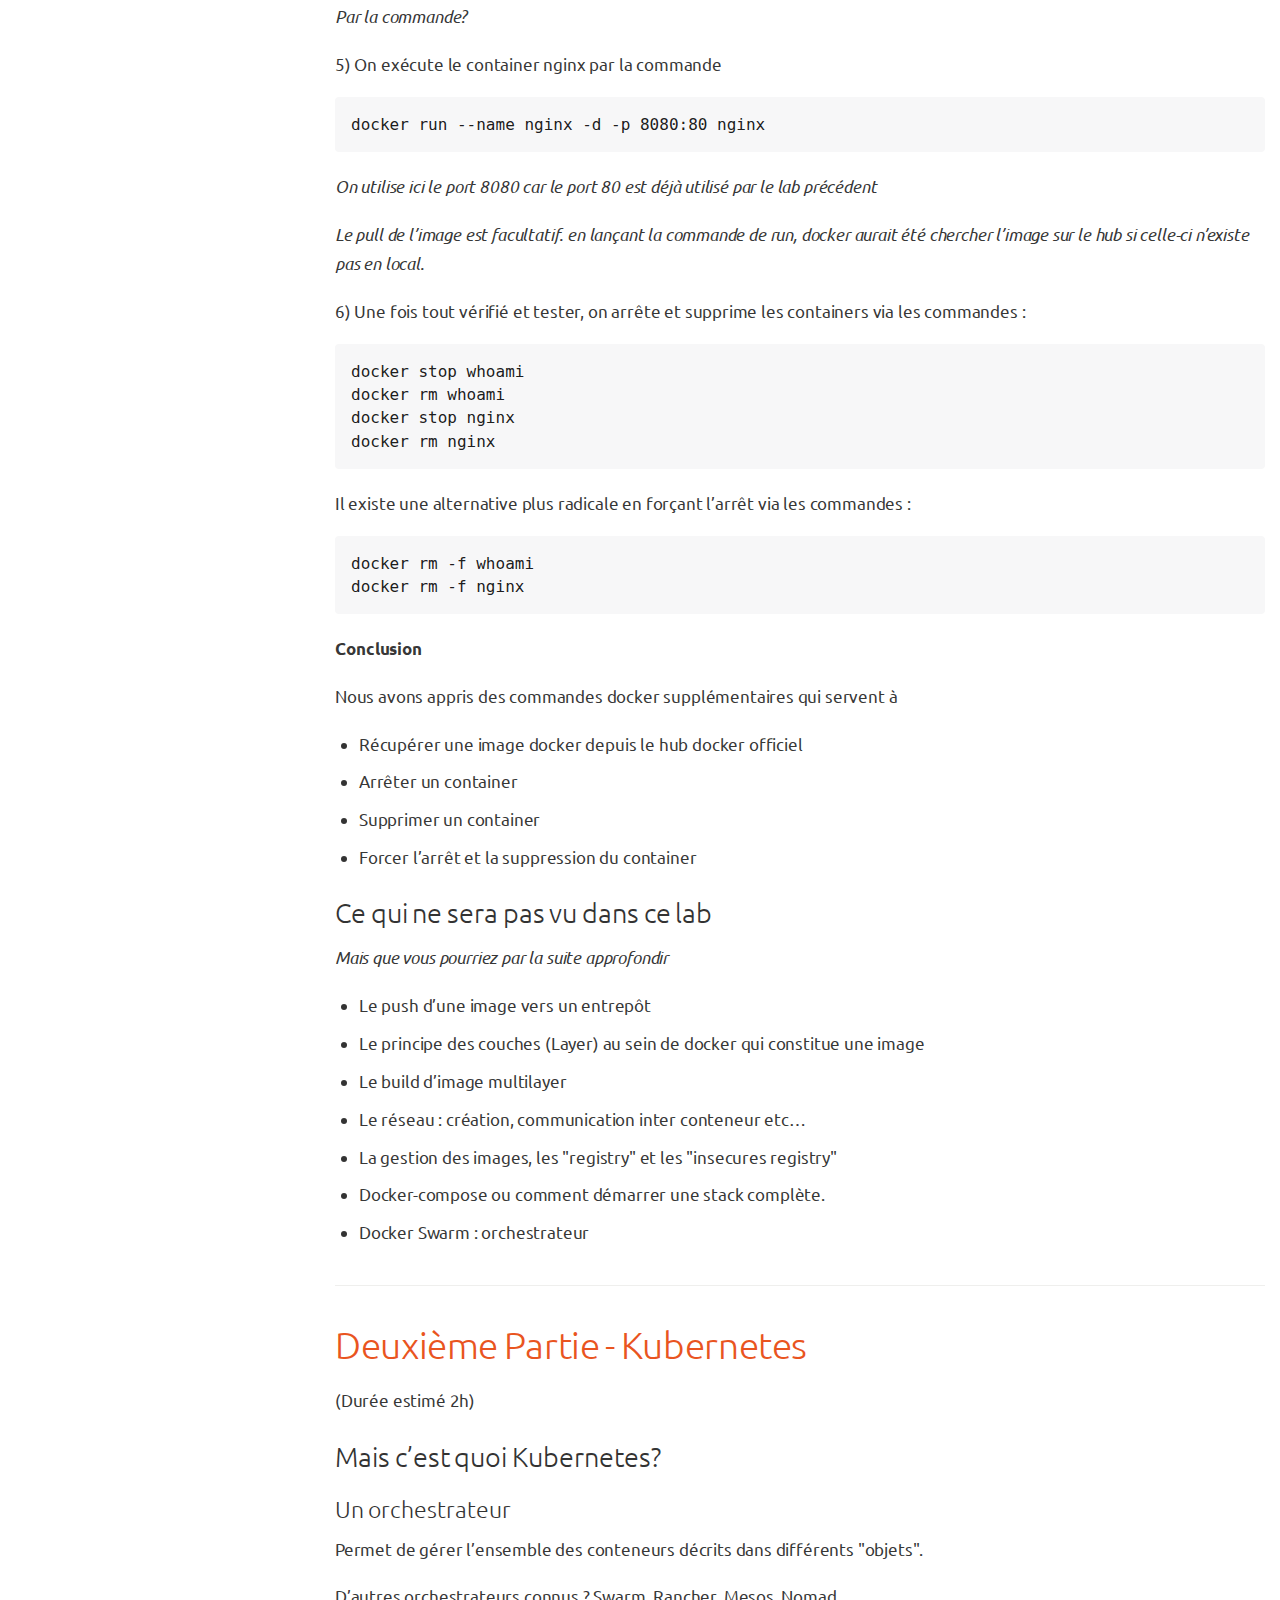
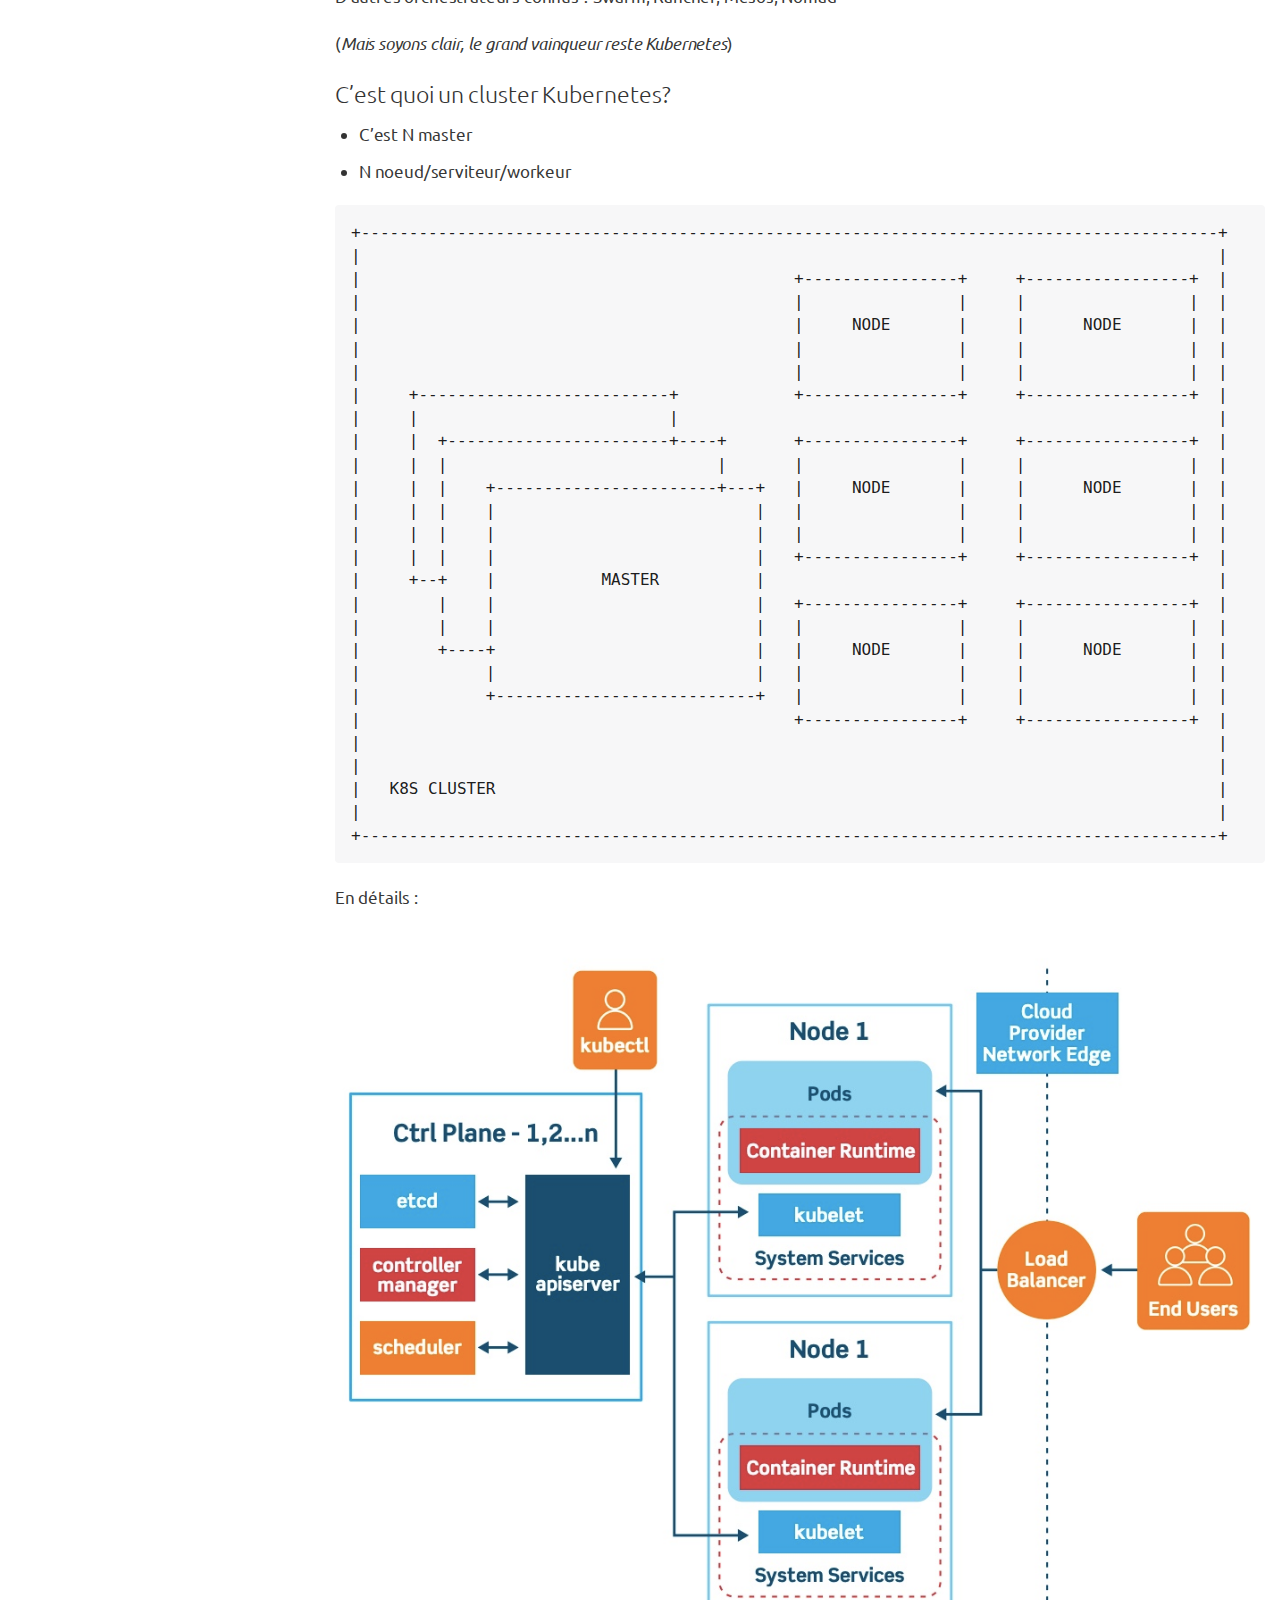
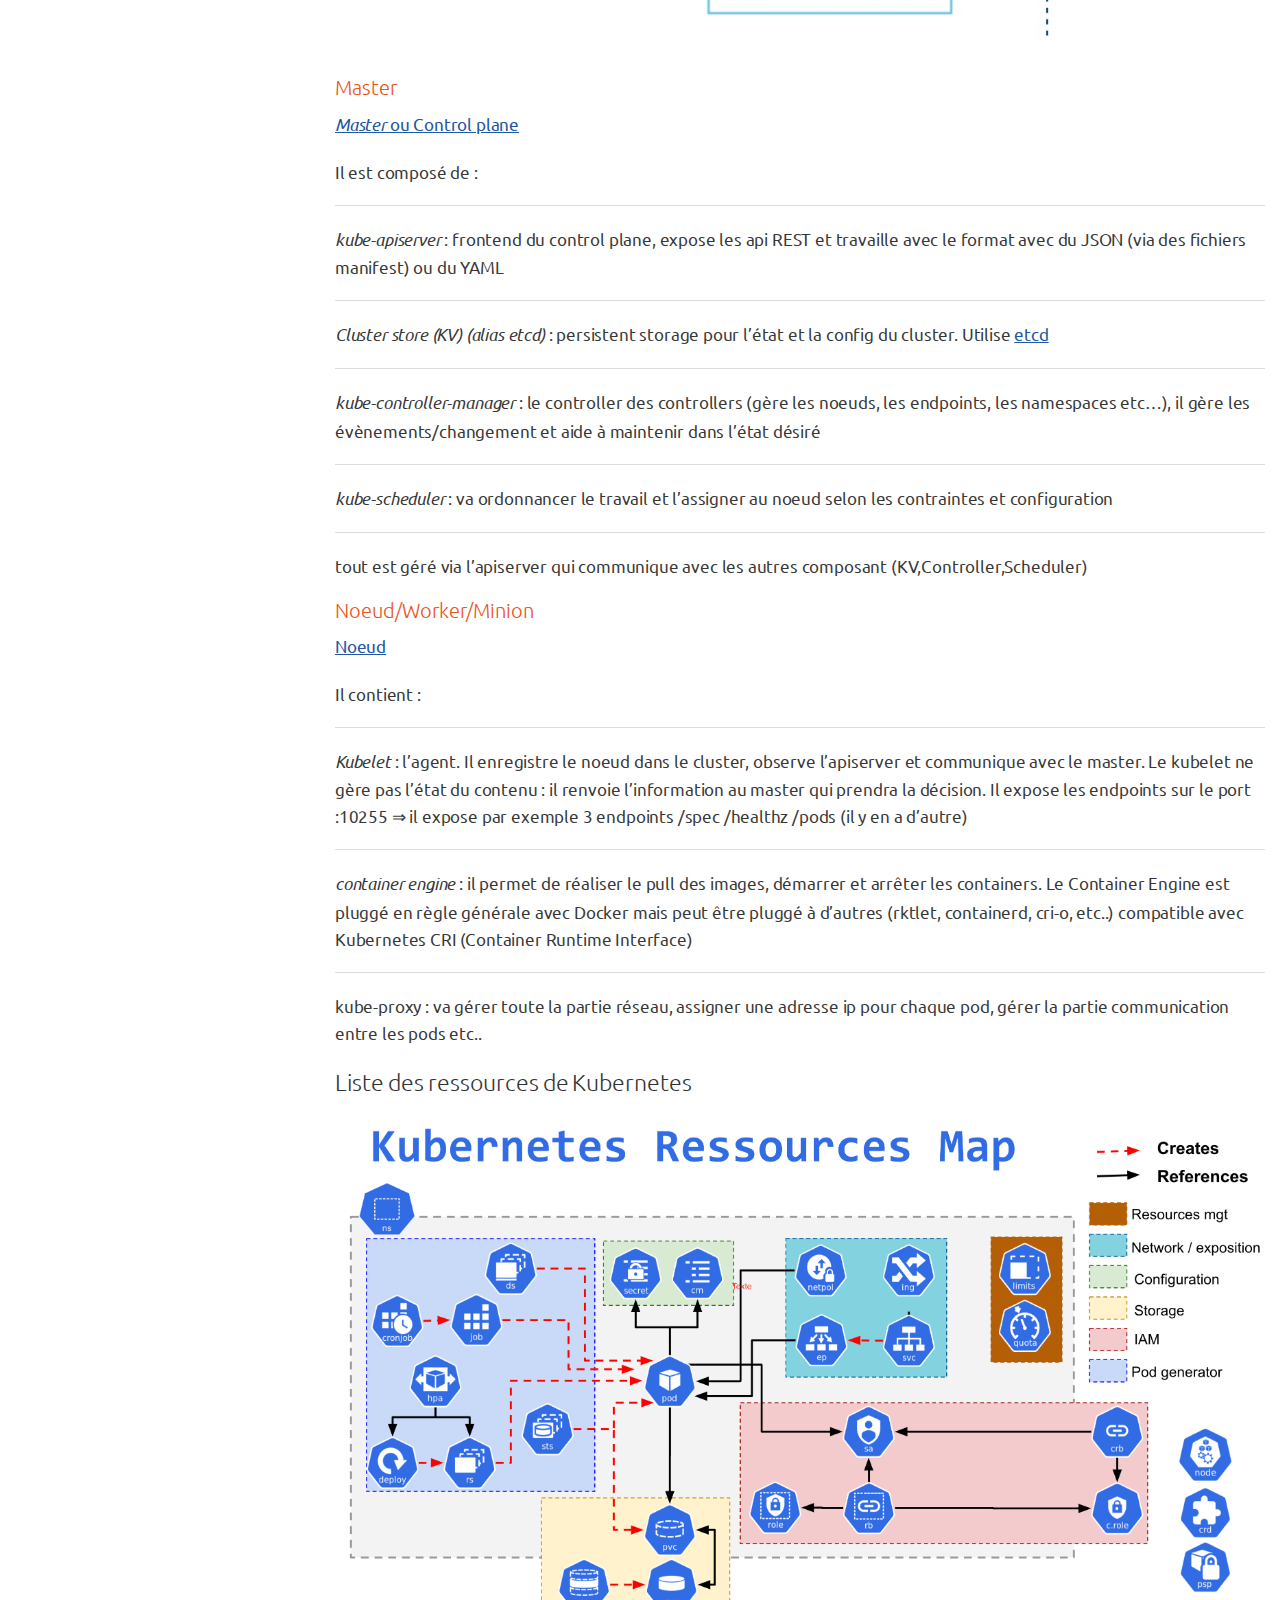
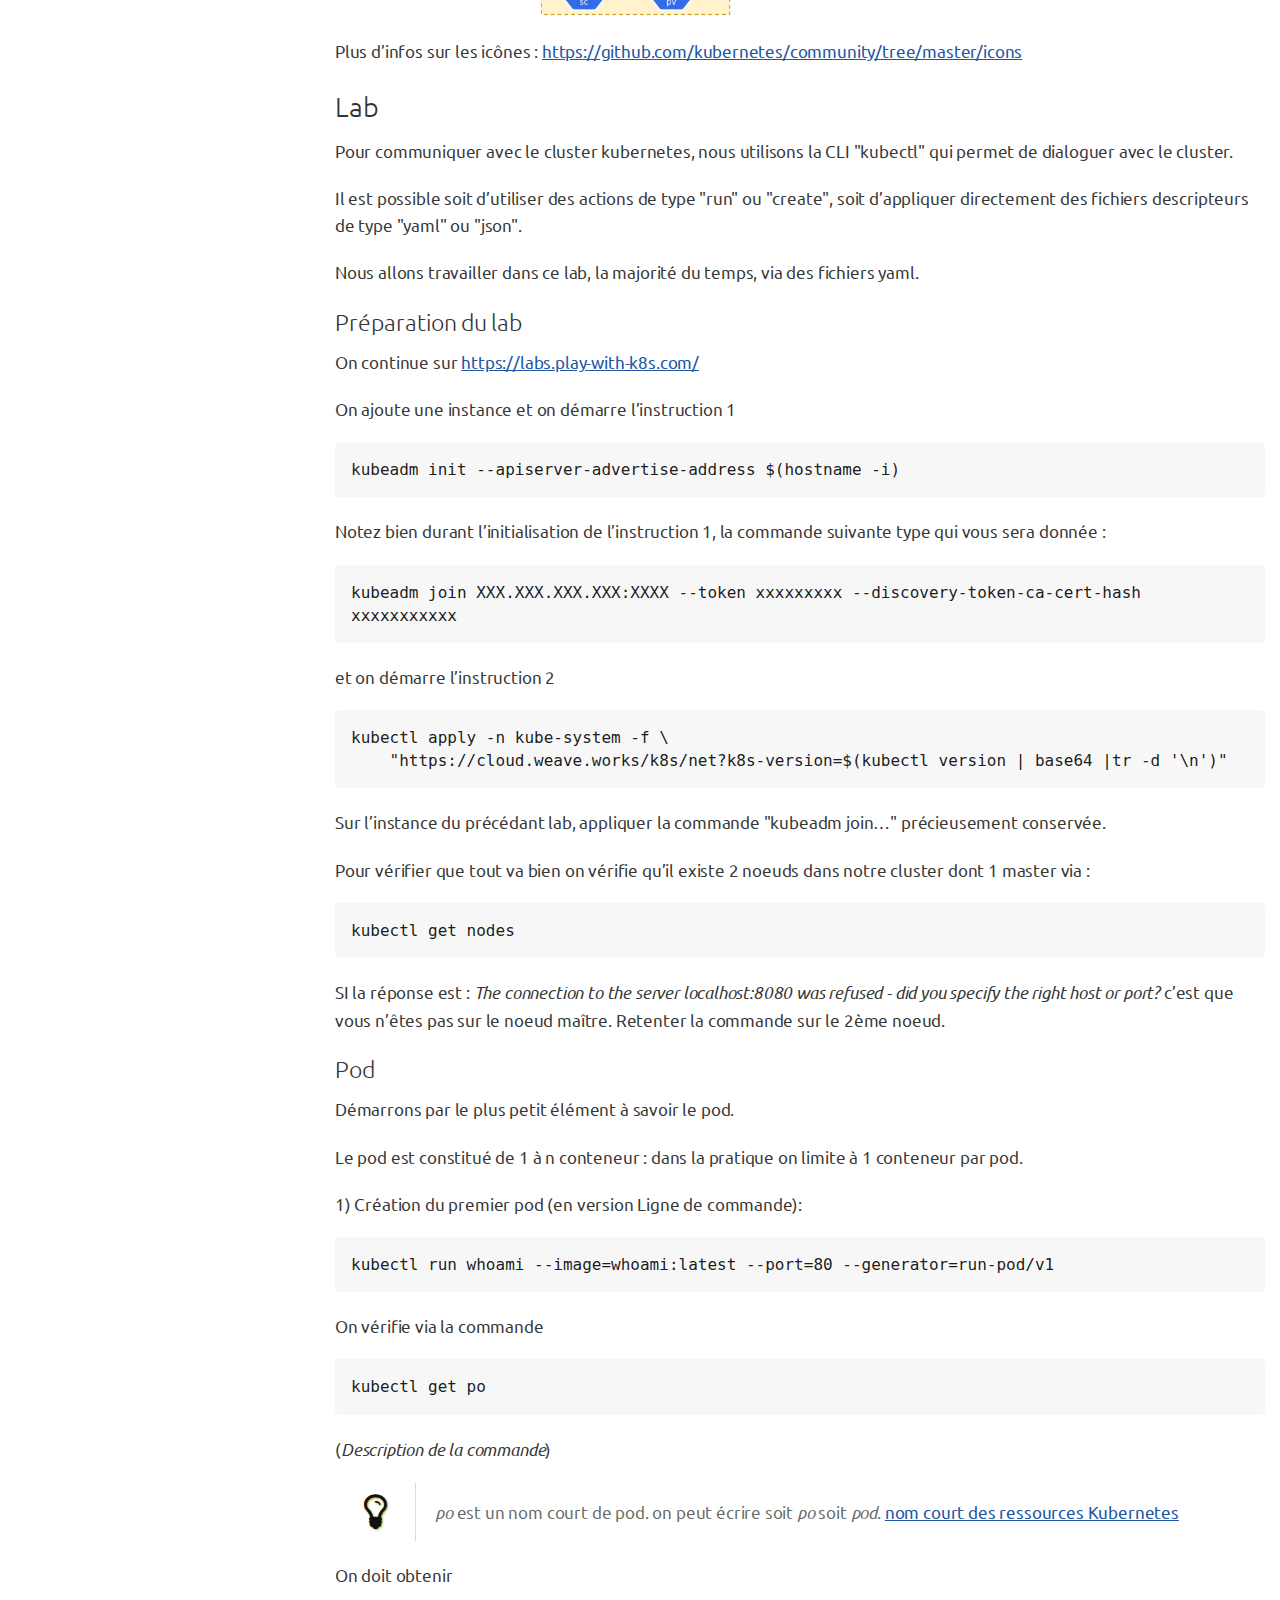
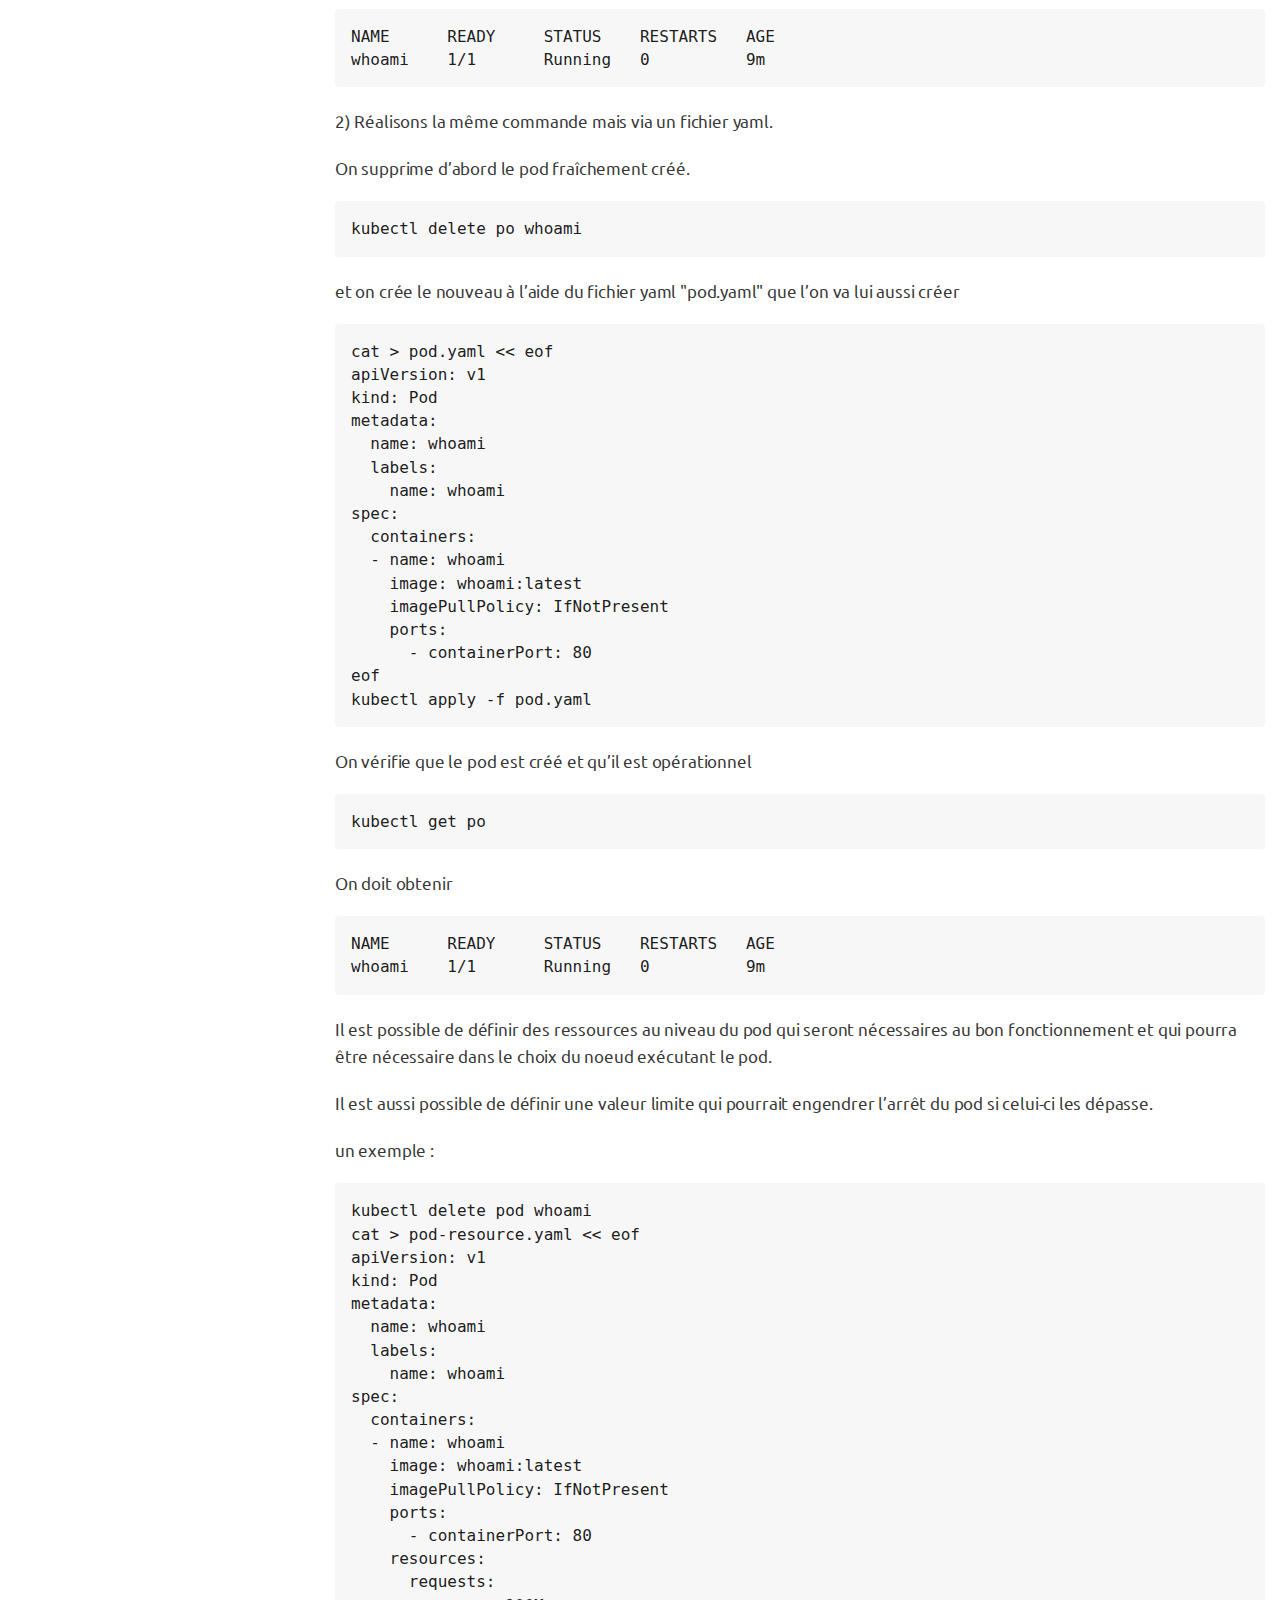
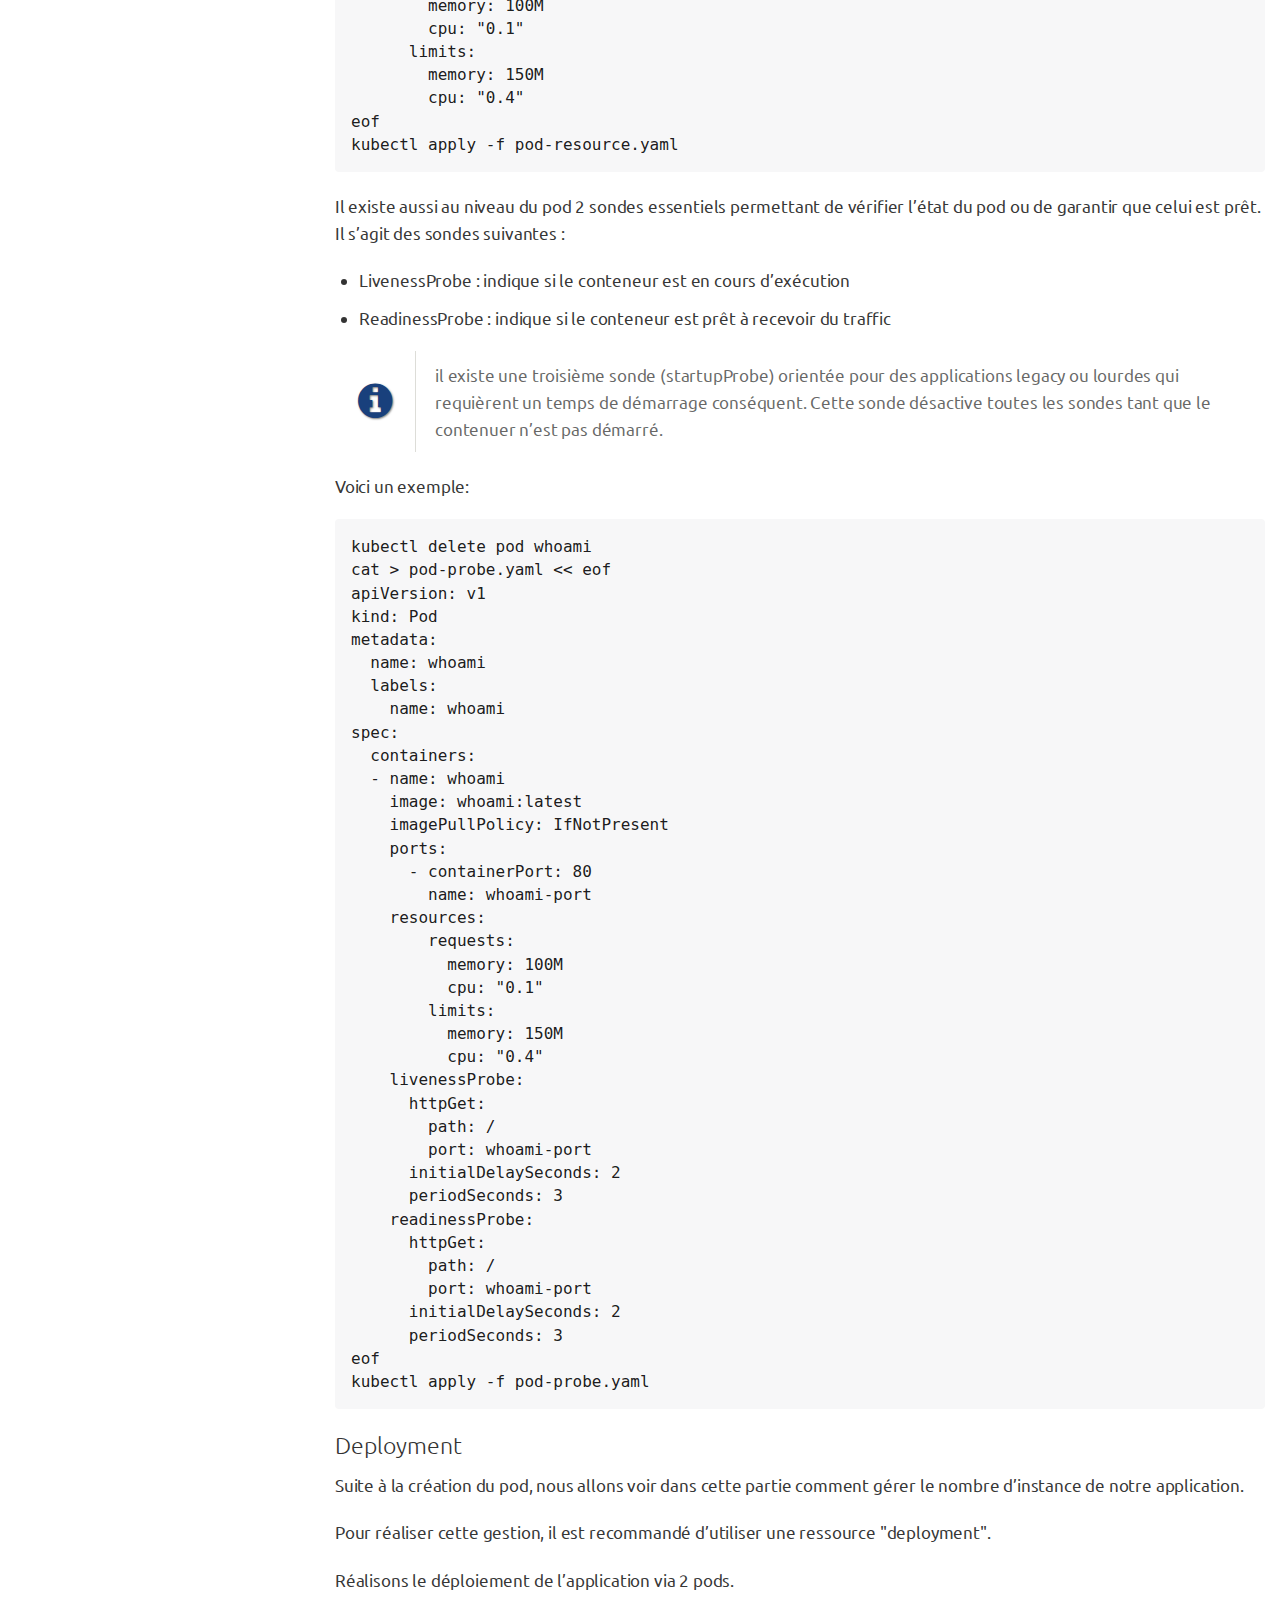
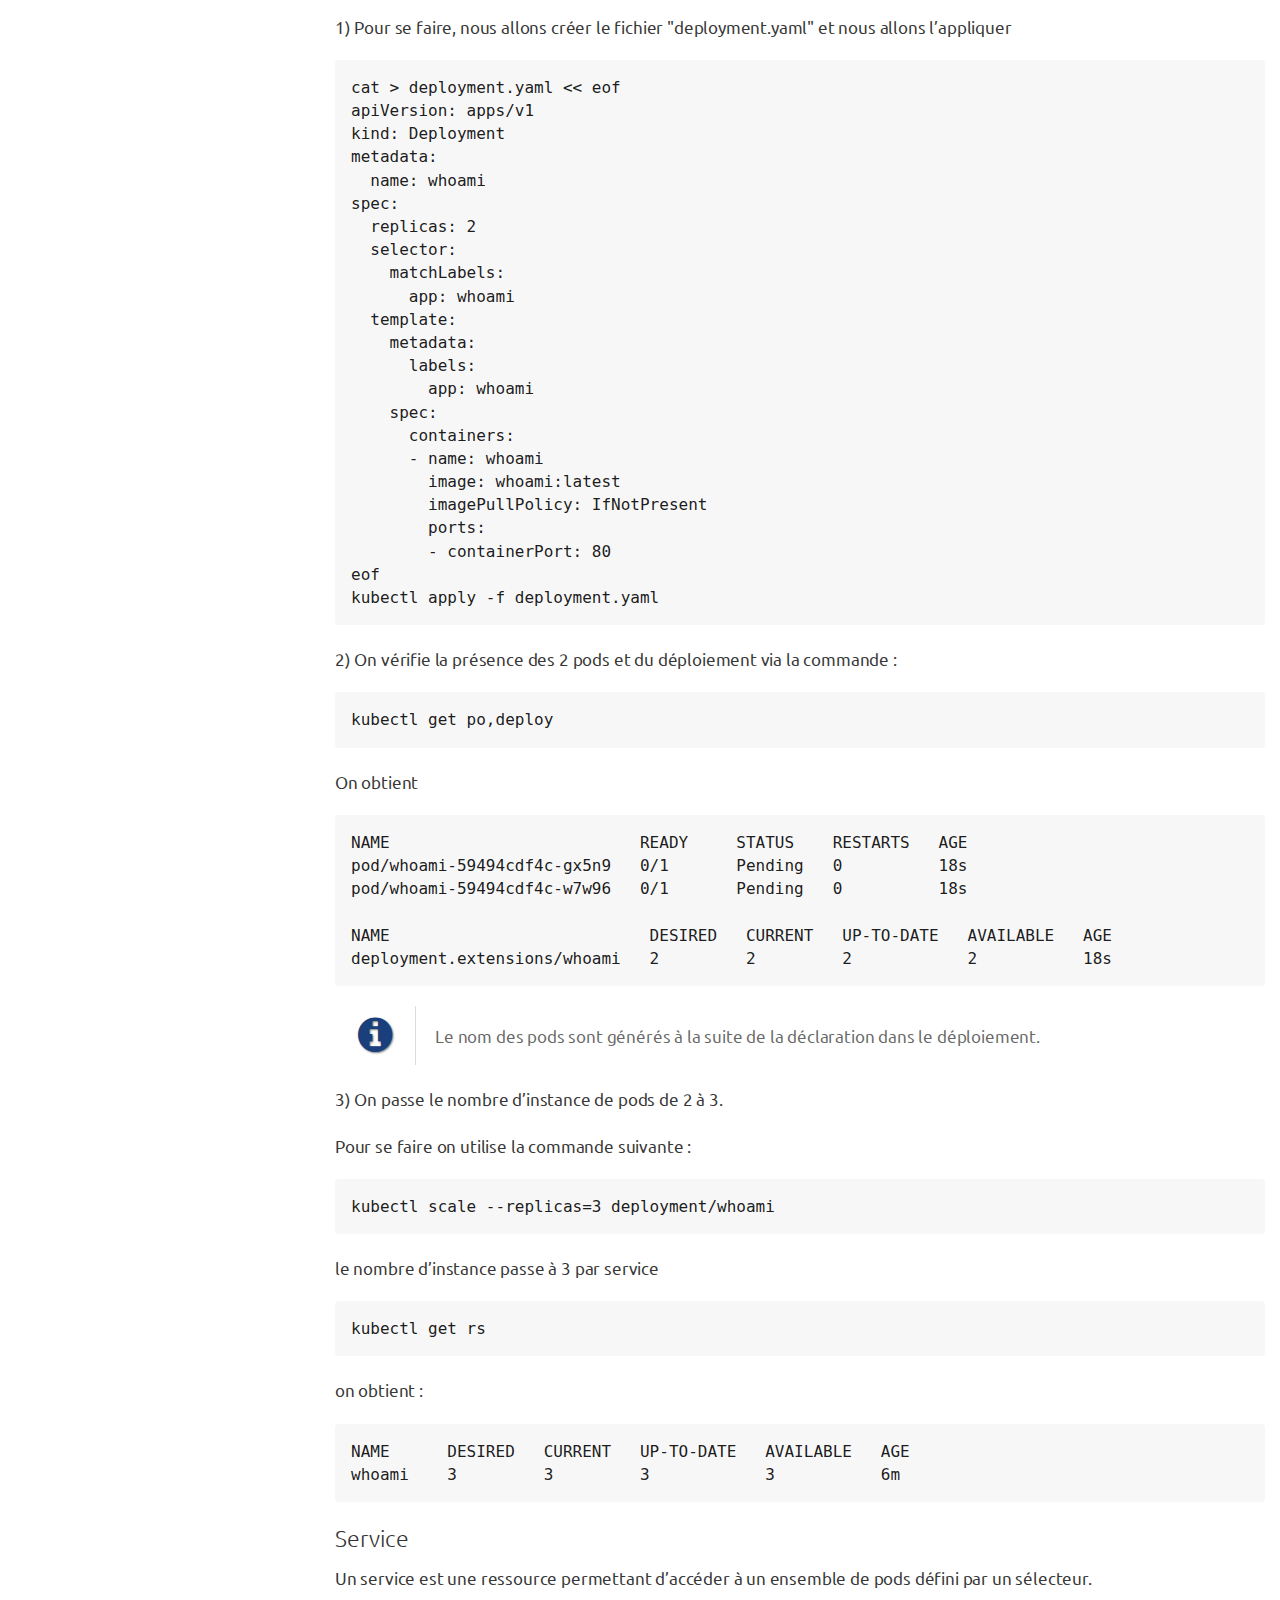
==== commit 14c9c68b: "doc: ajout des probes" ====
--- a/index.html
+++ b/index.html
@@ -832,7 +832,7 @@
 <i class="fa icon-note" title="Note"></i>
 </td>
 <td class="content">
-il existe une troisième sonde (startupProbe) orientée pour des applications legacy ou lourdes qui requière un temps de démarrage conséquent. Cette sonde désactive toutes les sondes tant que le contenuer n&#8217;est pas démarré.
+il existe une troisième sonde (startupProbe) orientée pour des applications legacy ou lourdes qui requièrent un temps de démarrage conséquent. Cette sonde désactive toutes les sondes tant que le contenuer n&#8217;est pas démarré.
 </td>
 </tr>
 </table>
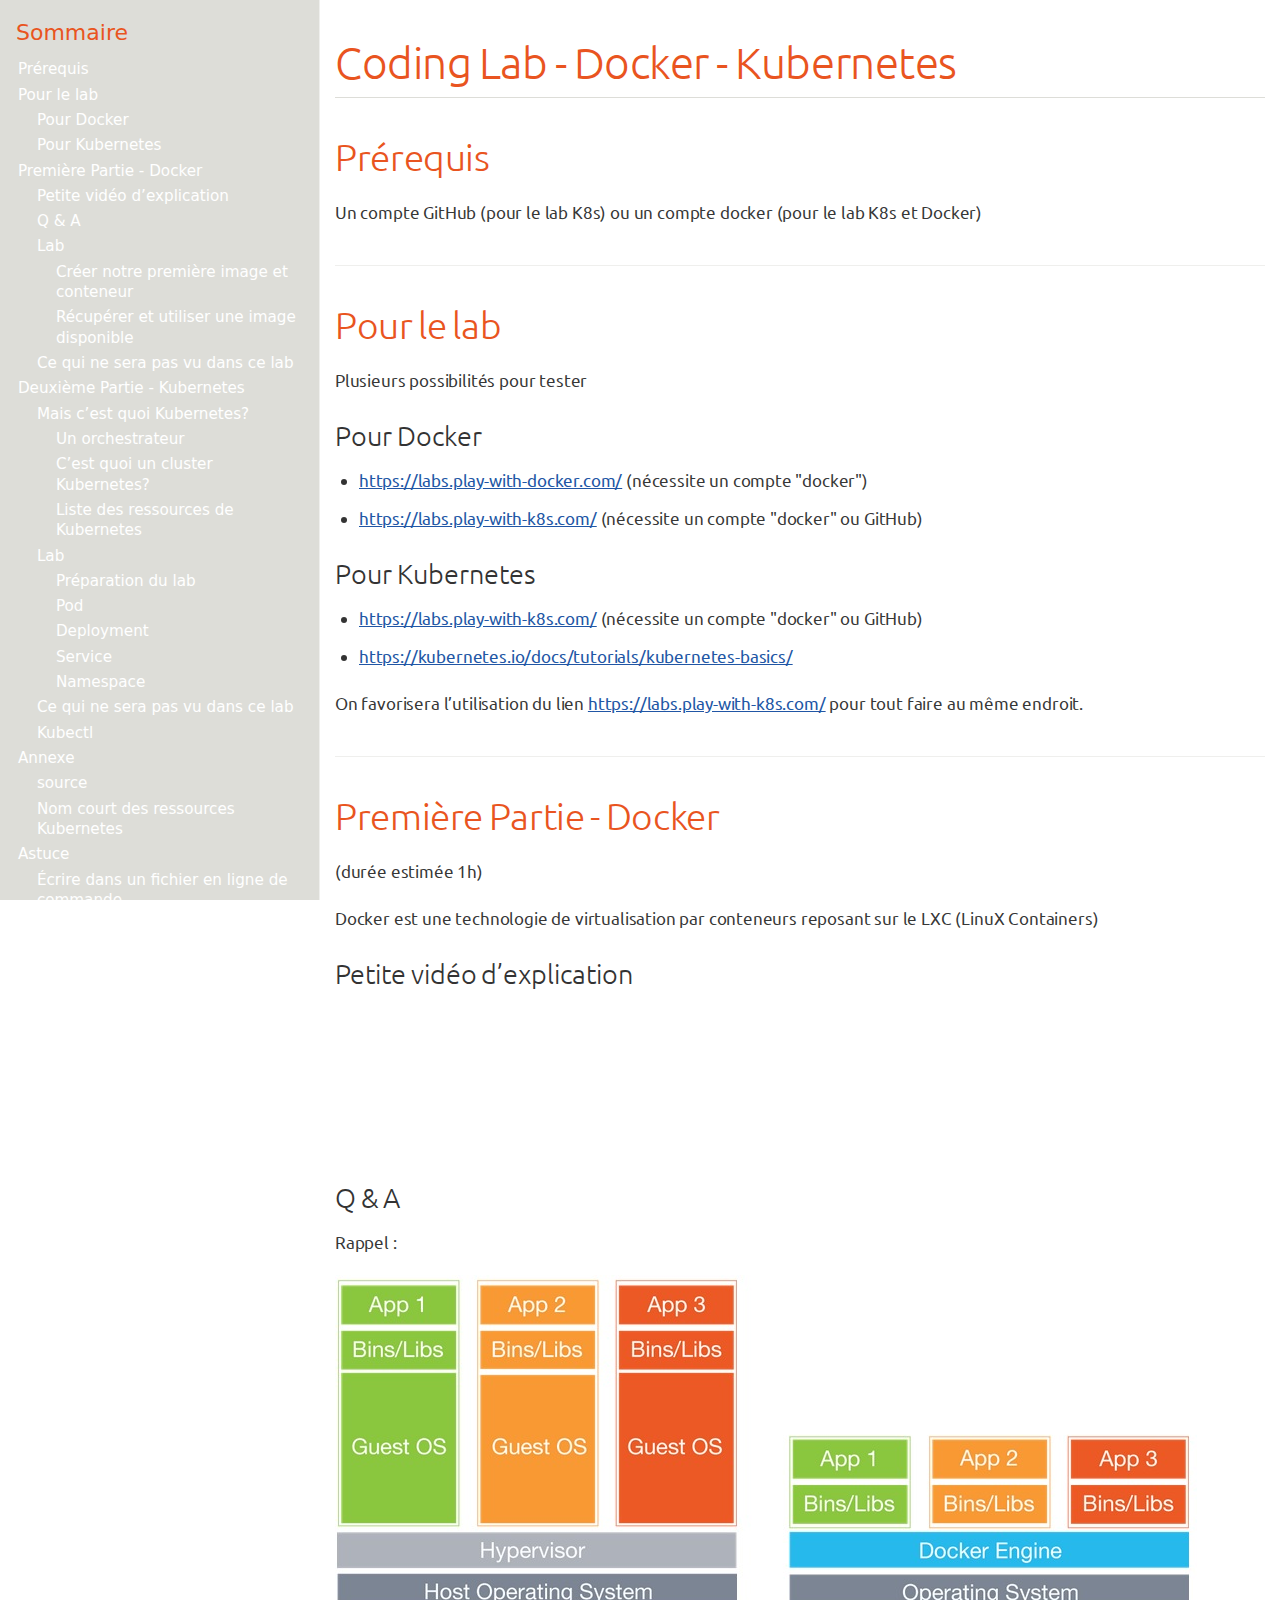
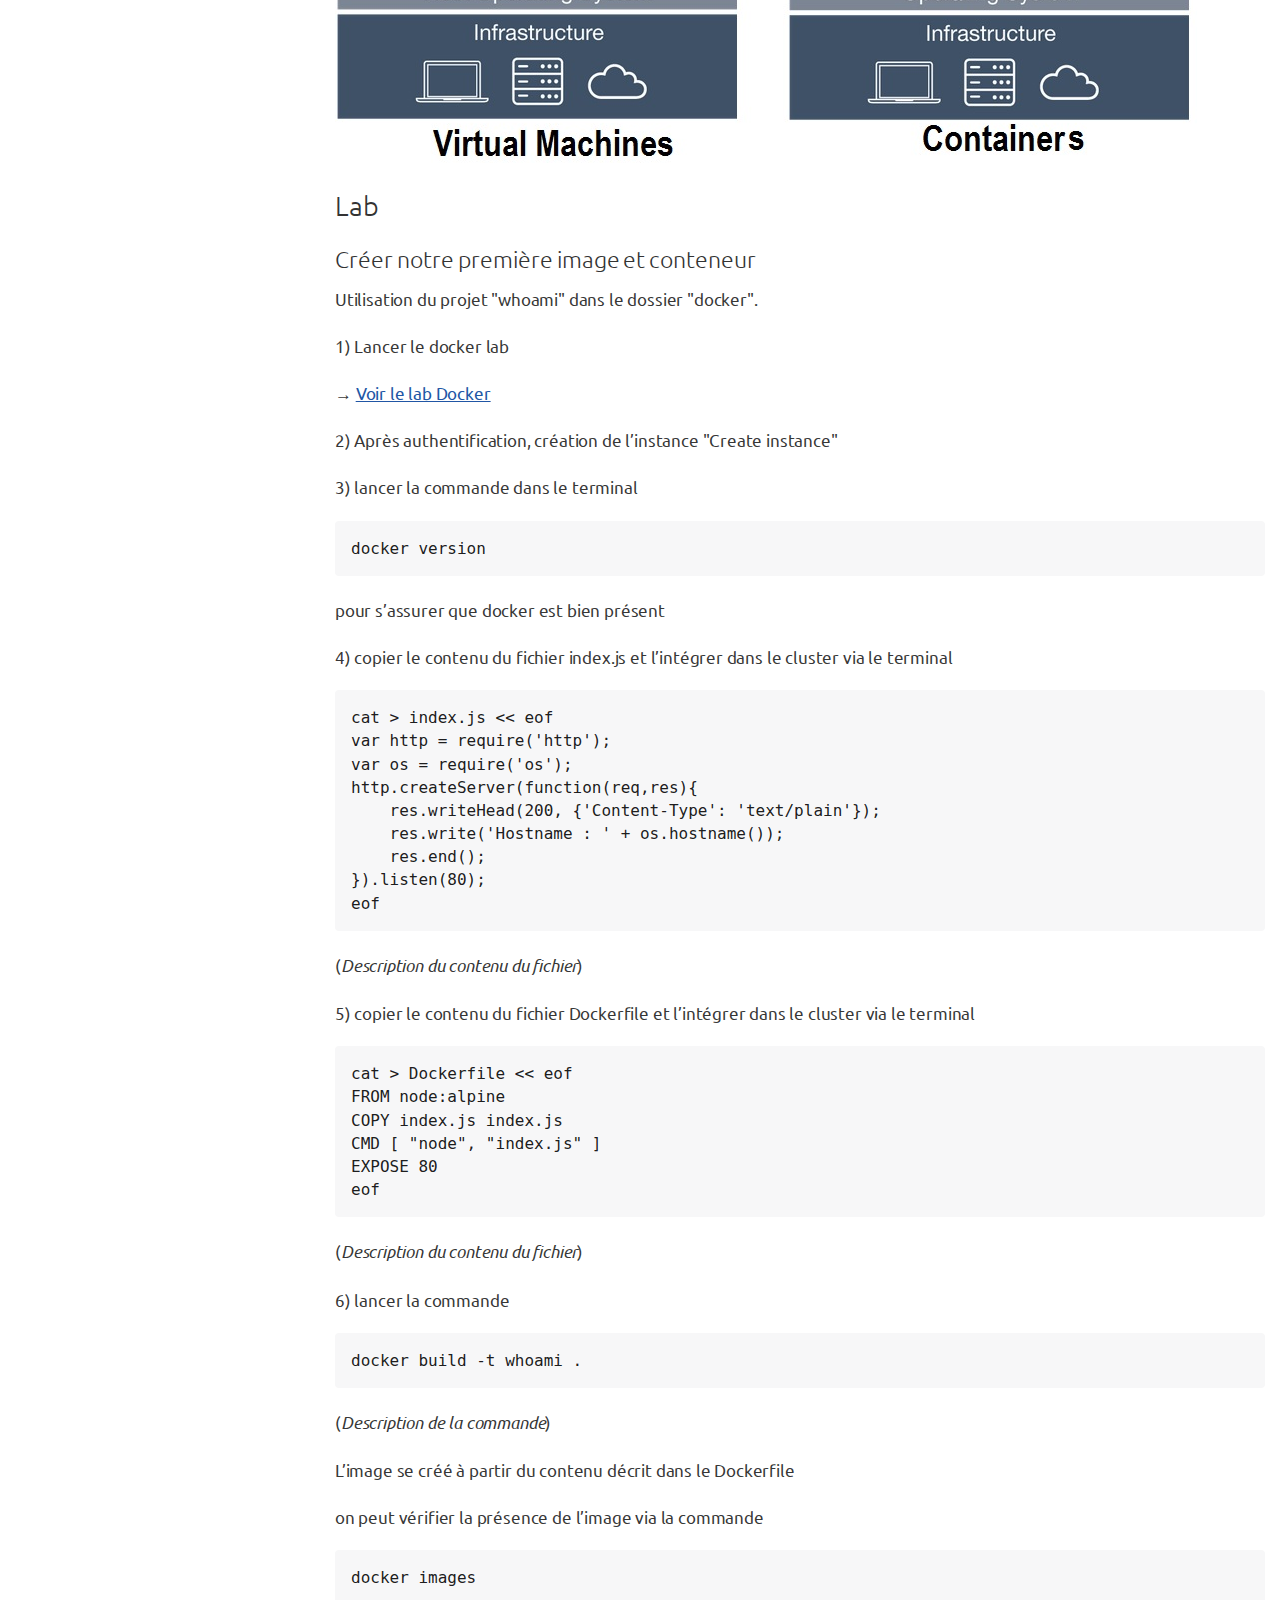
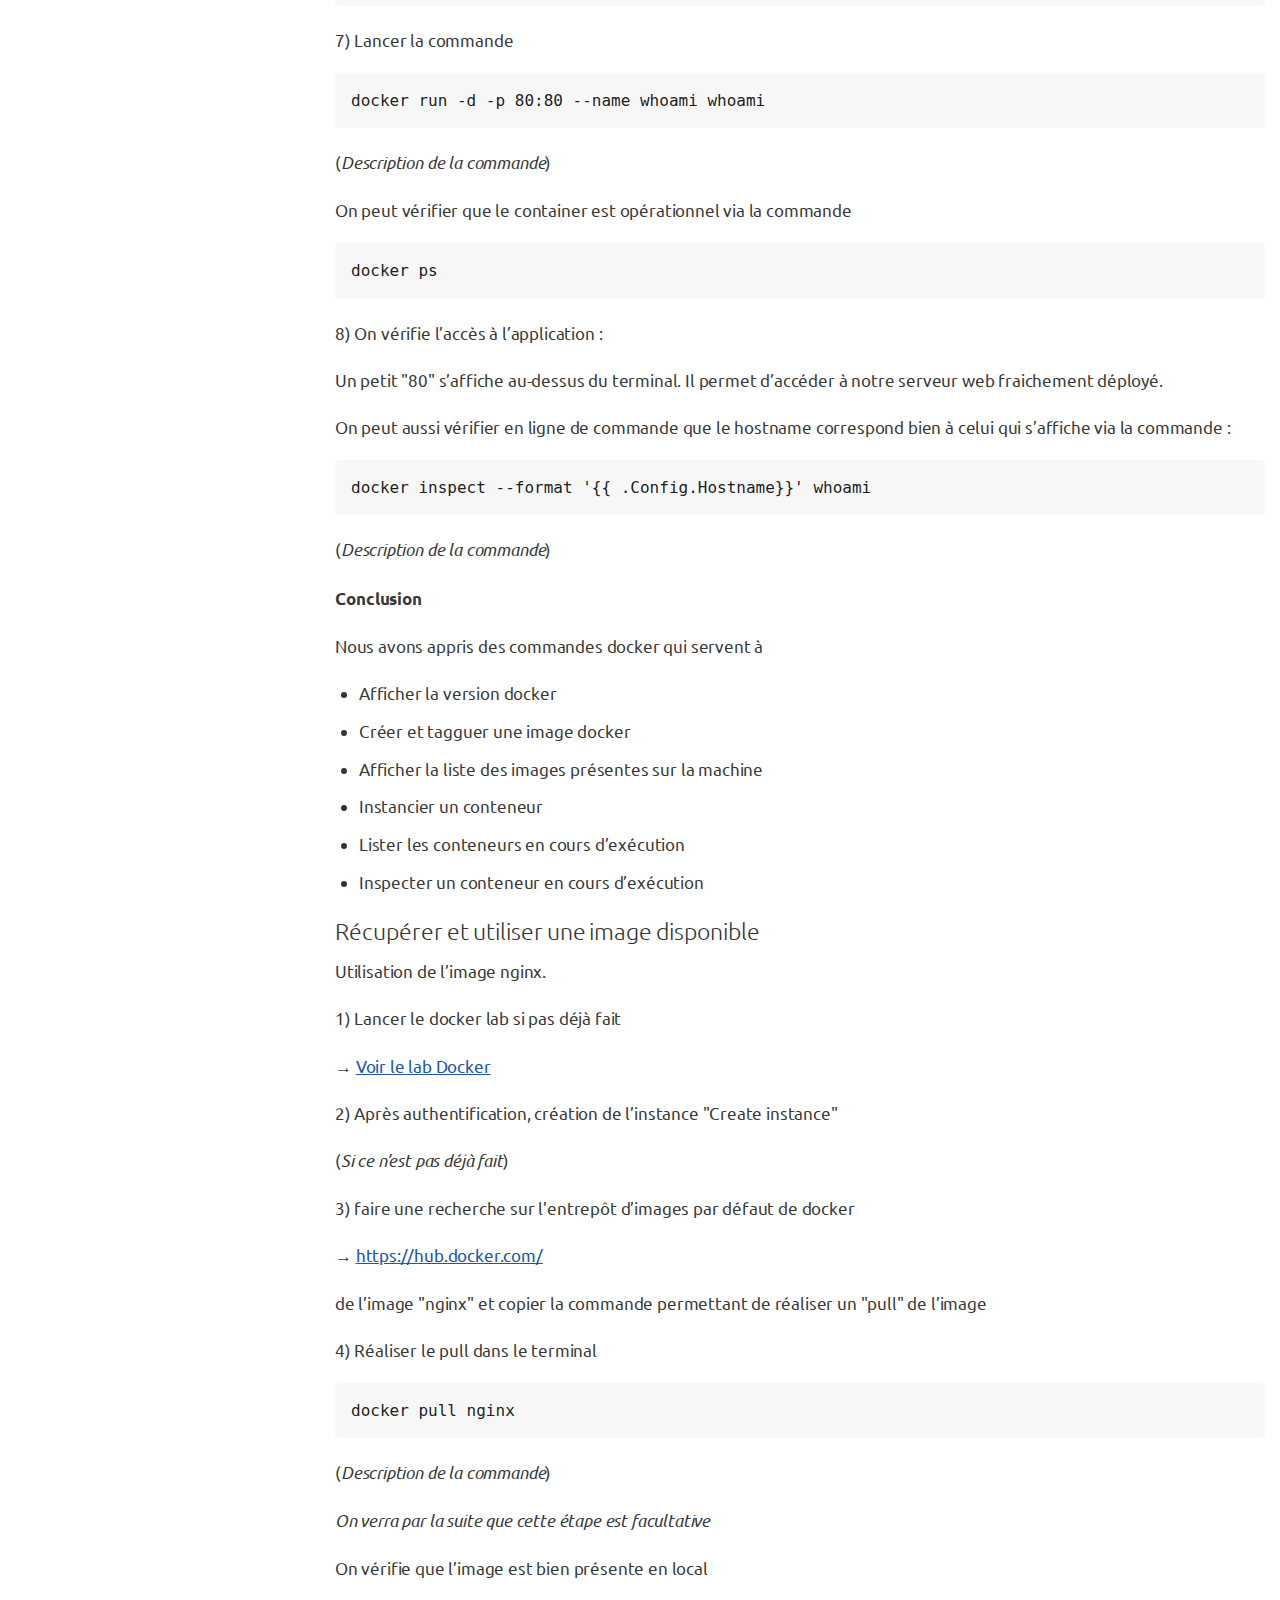
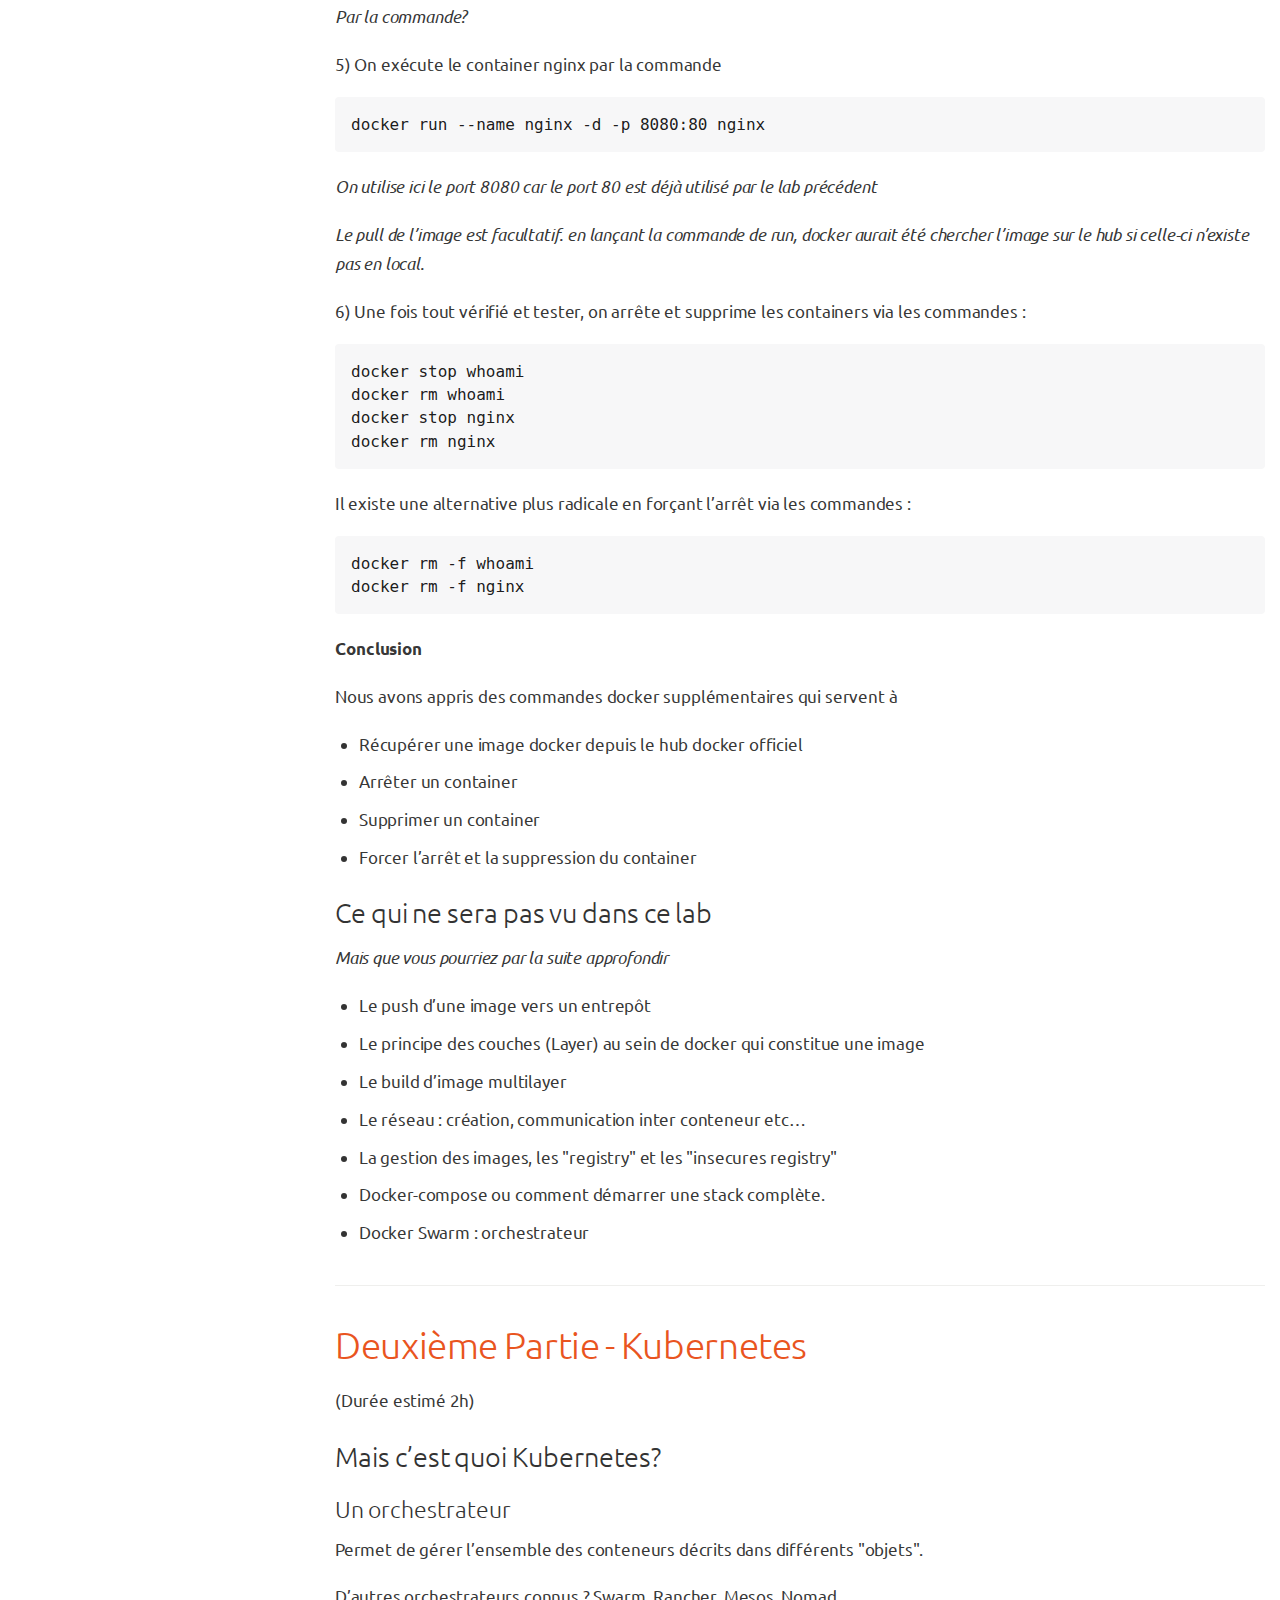
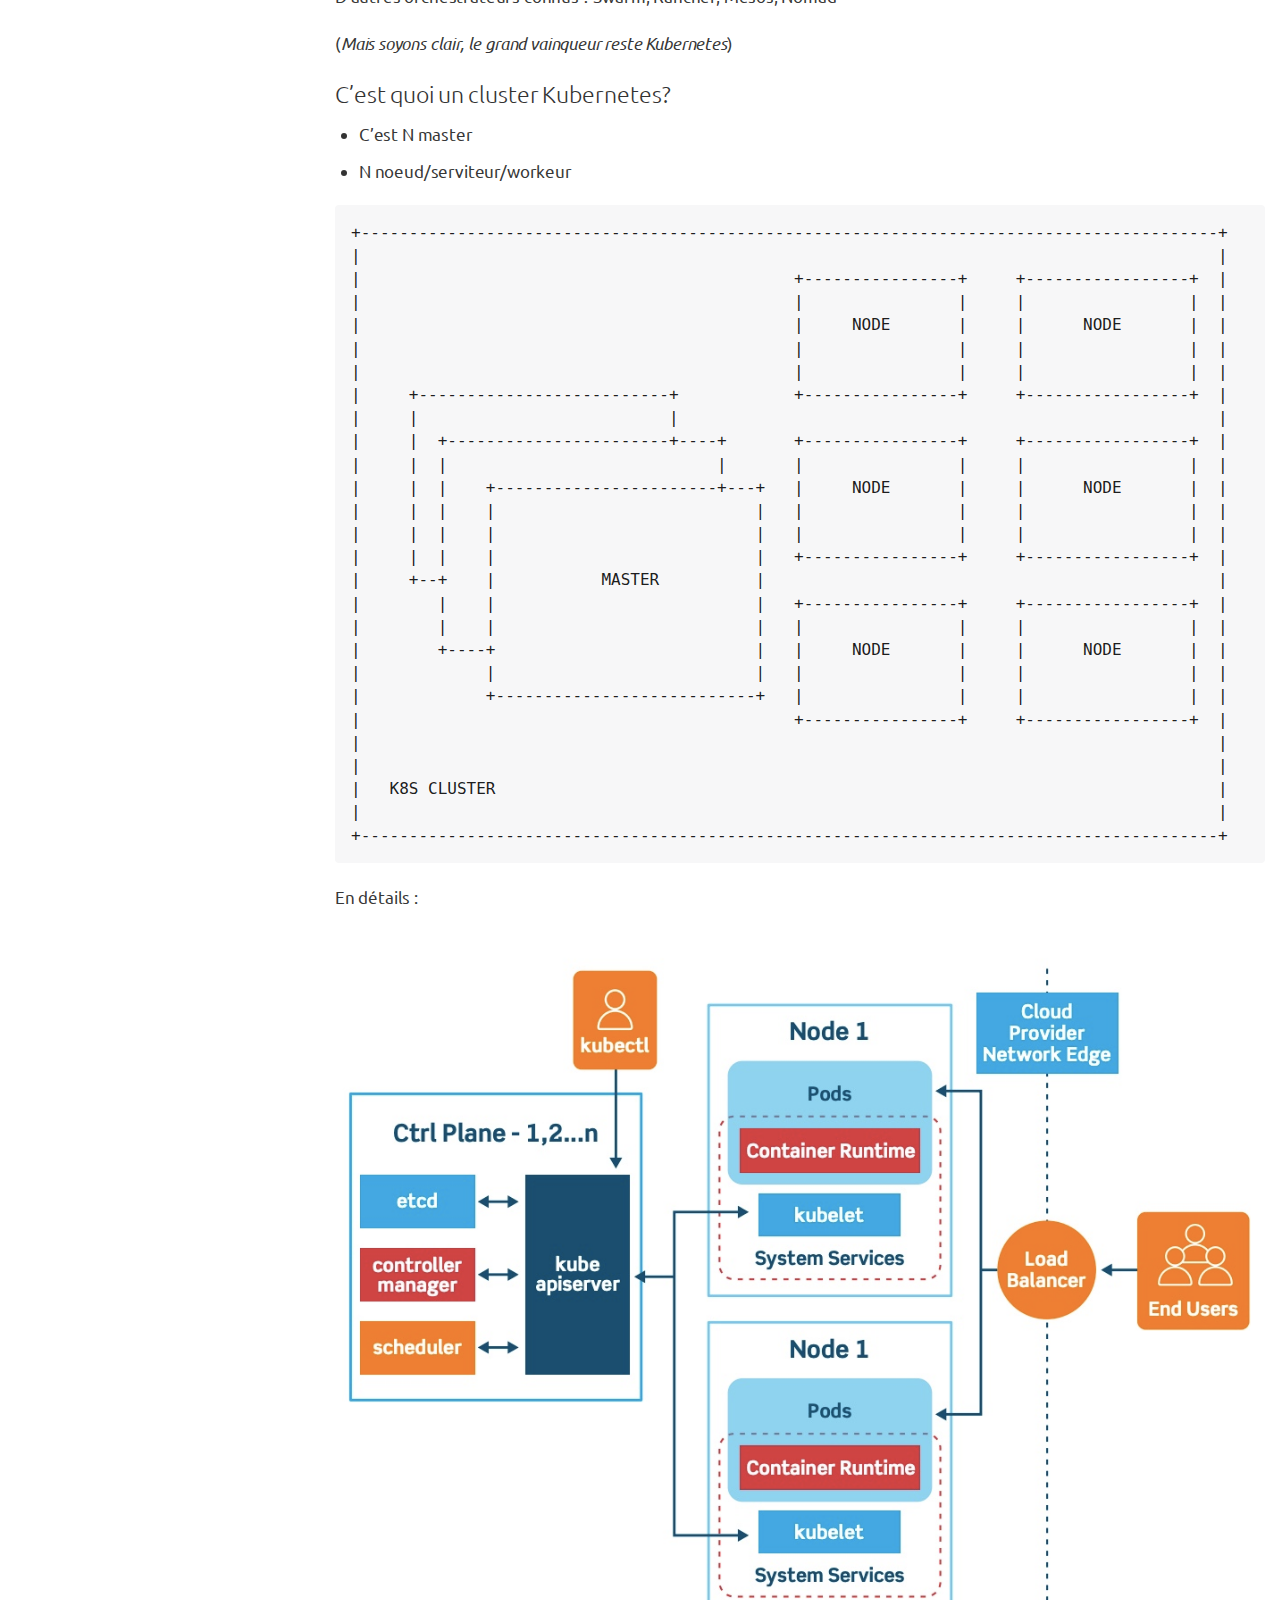
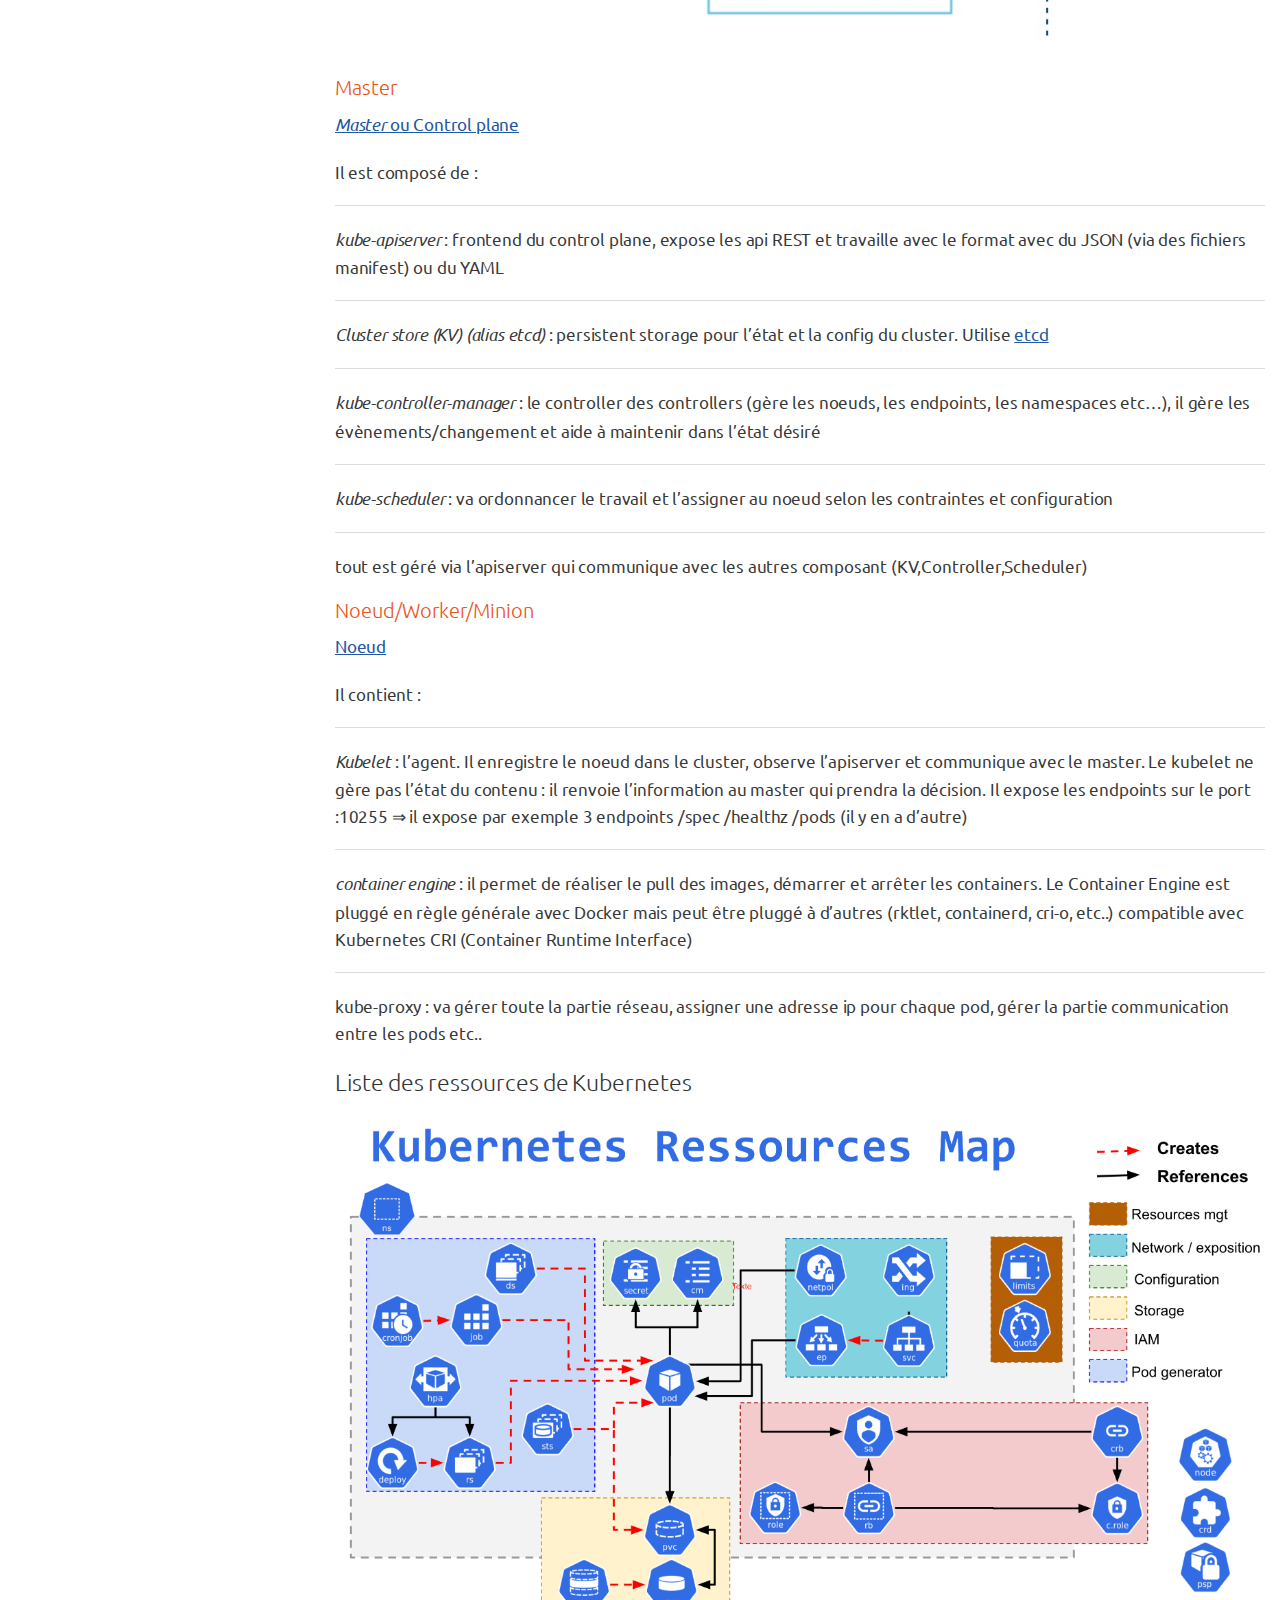
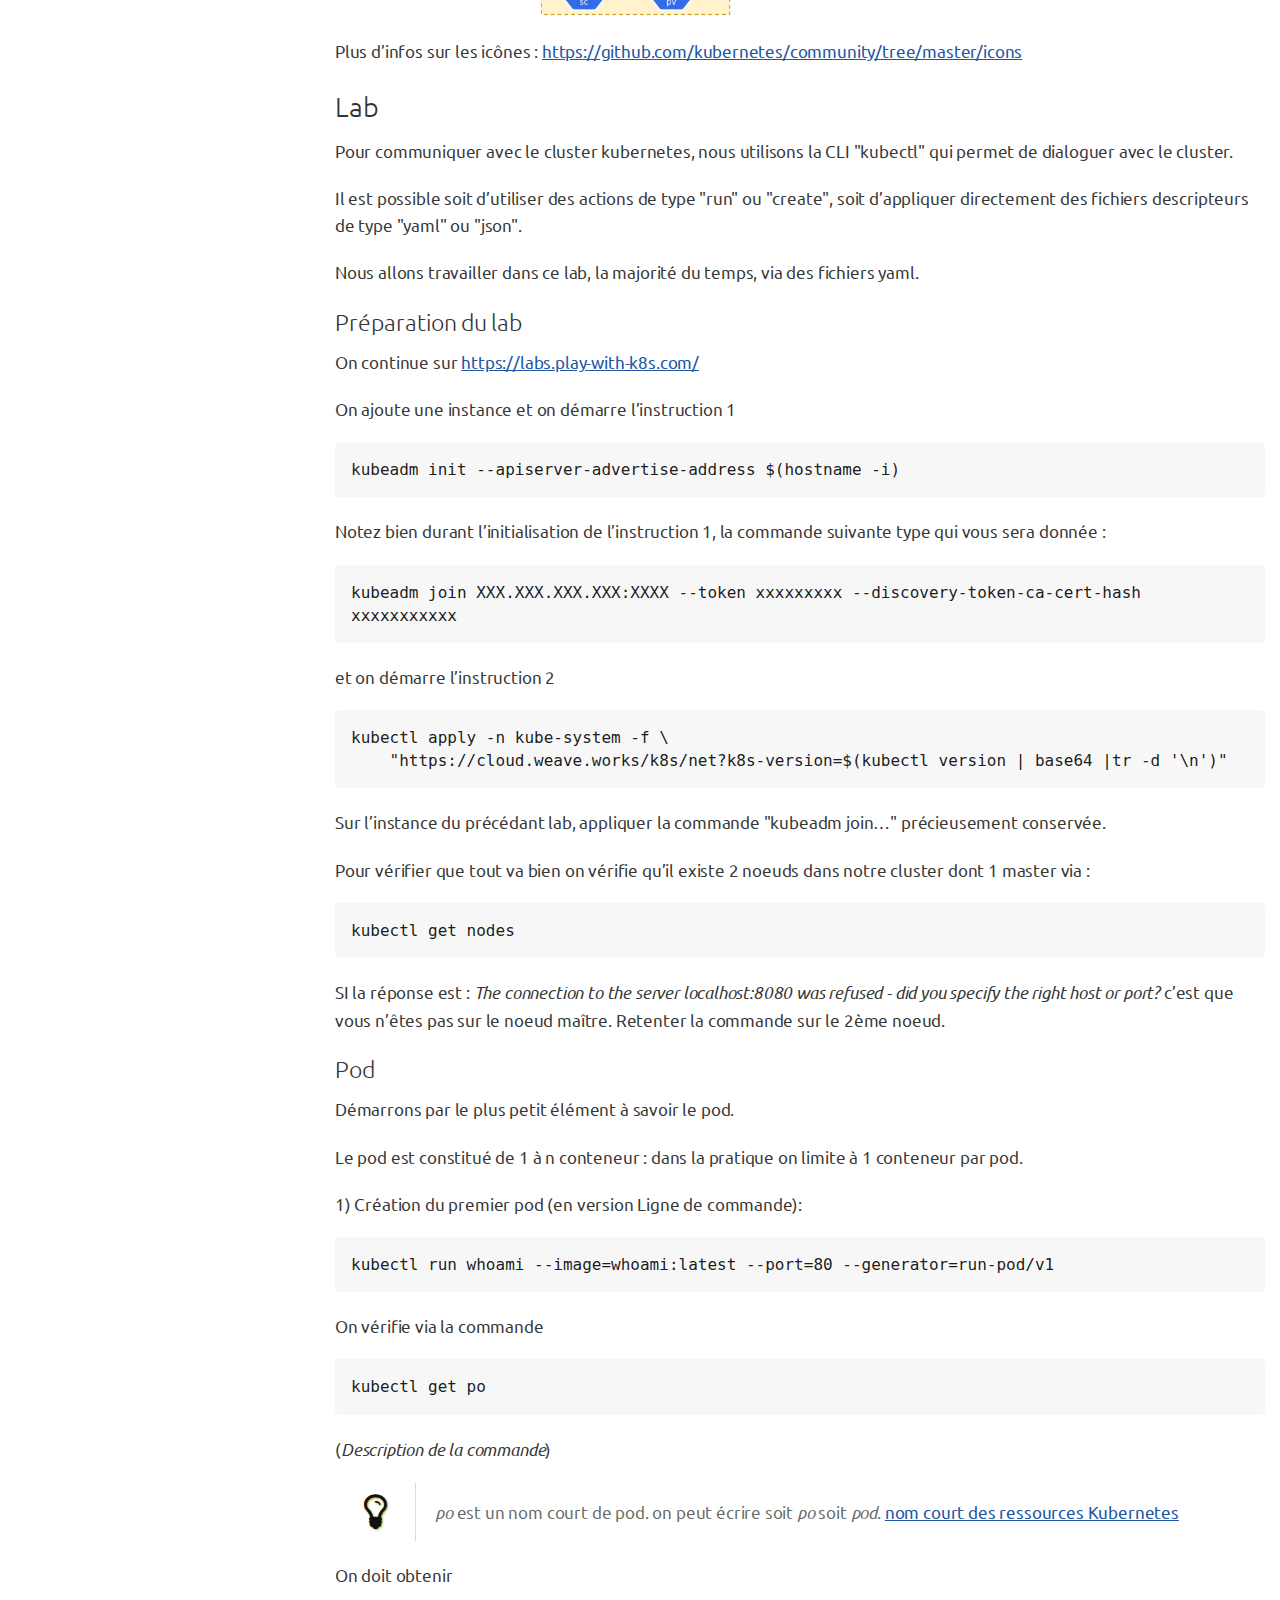
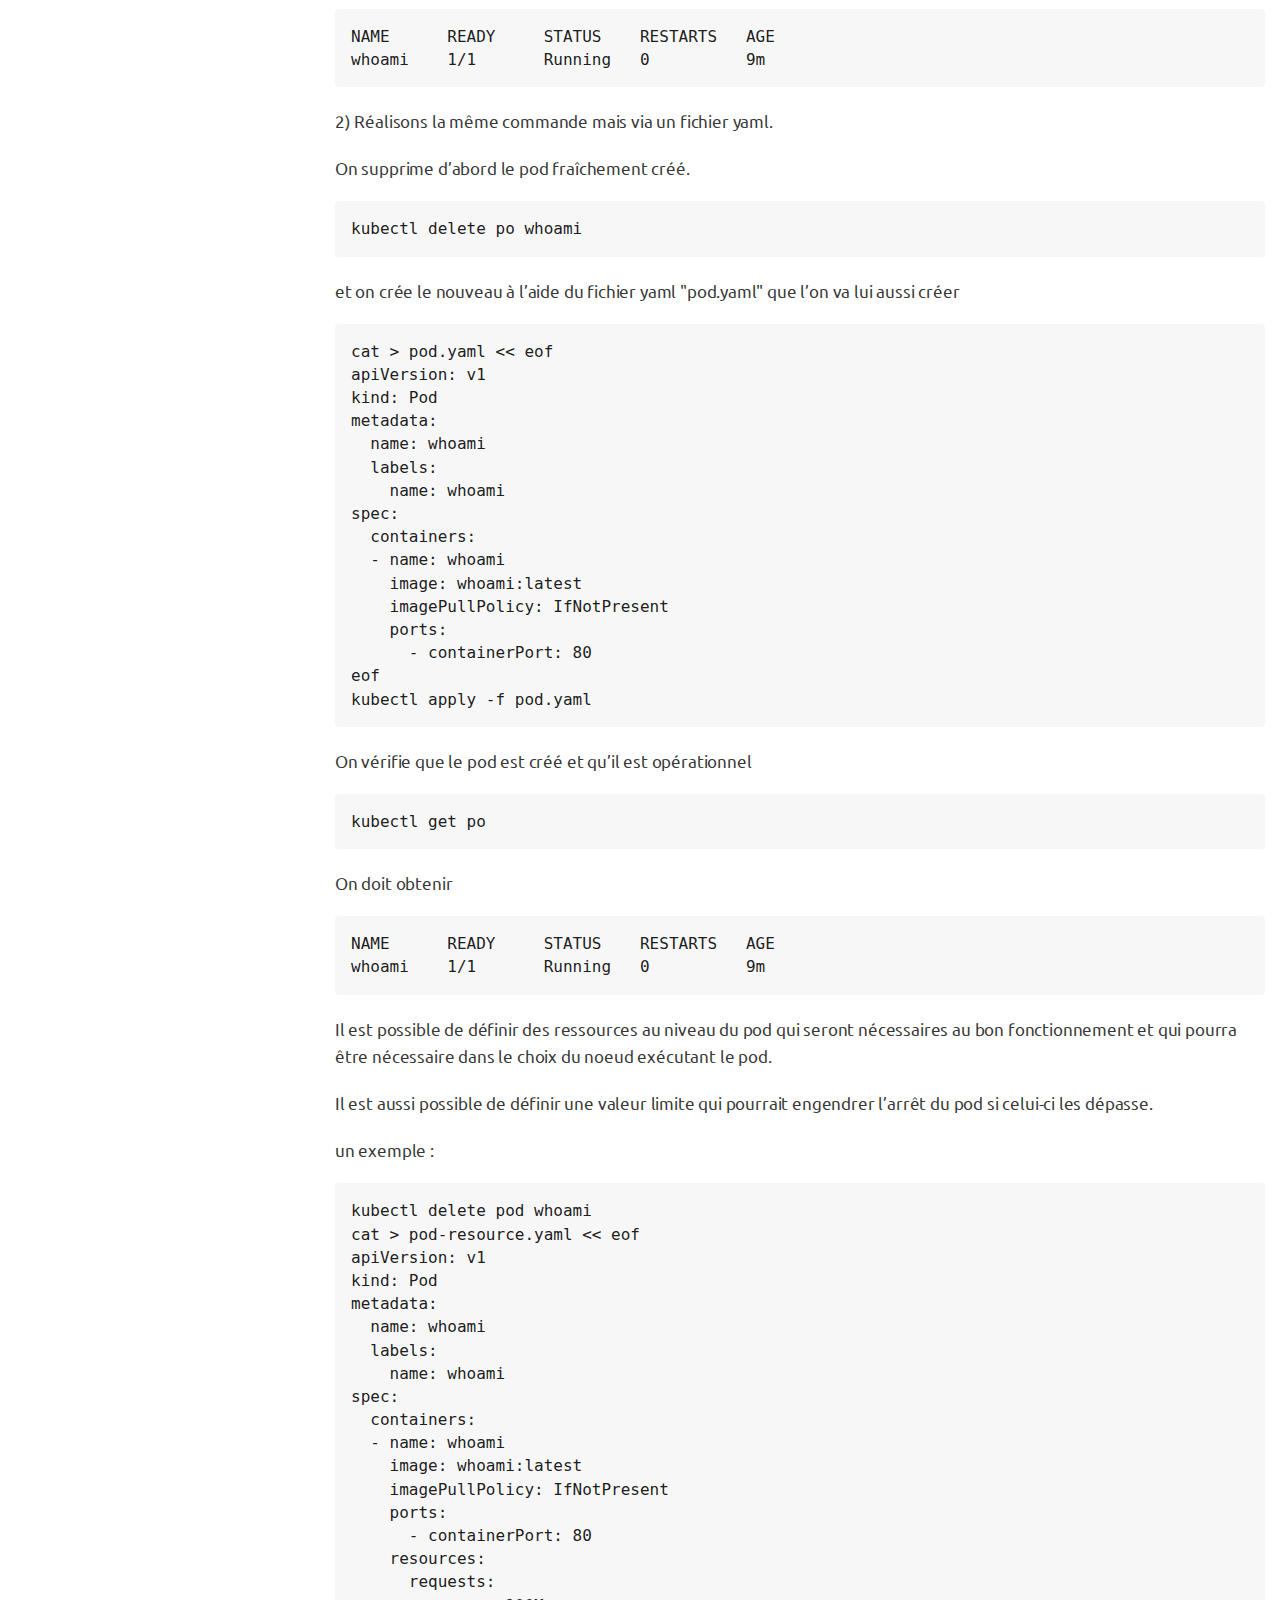
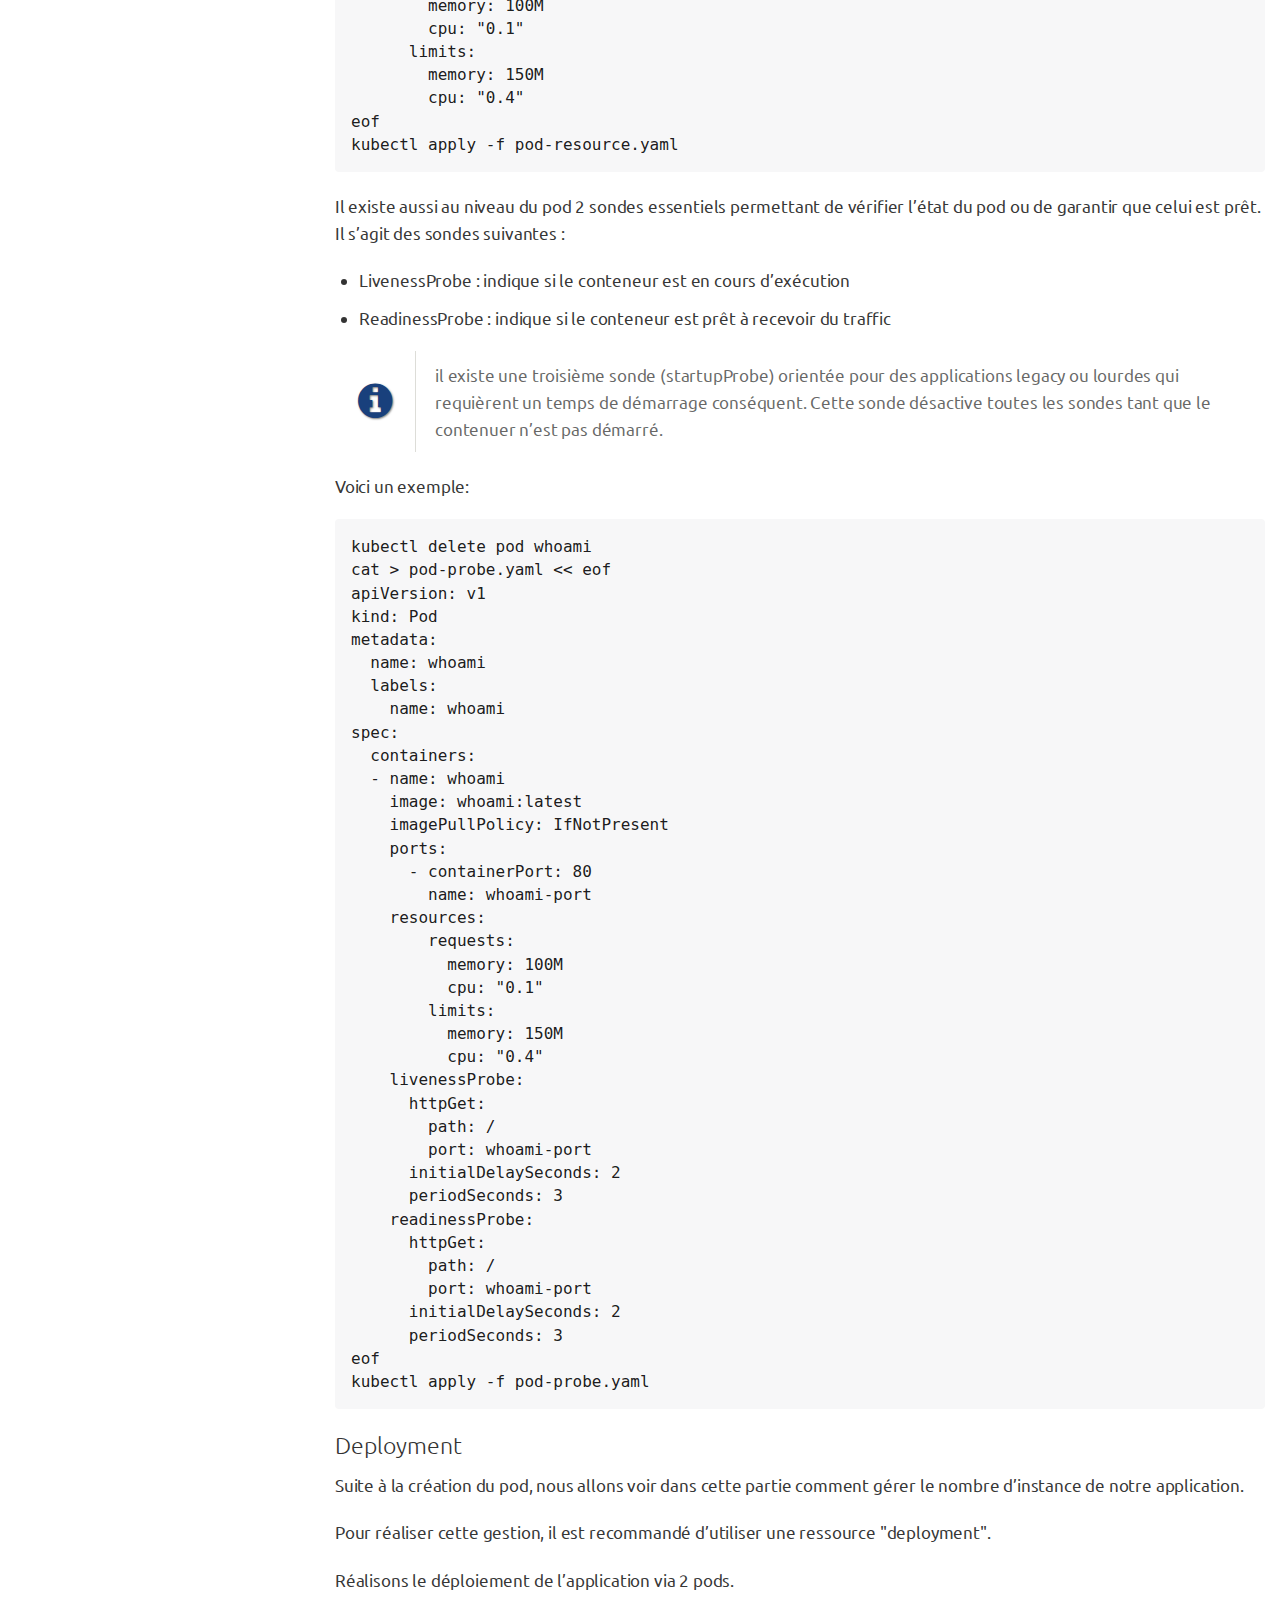
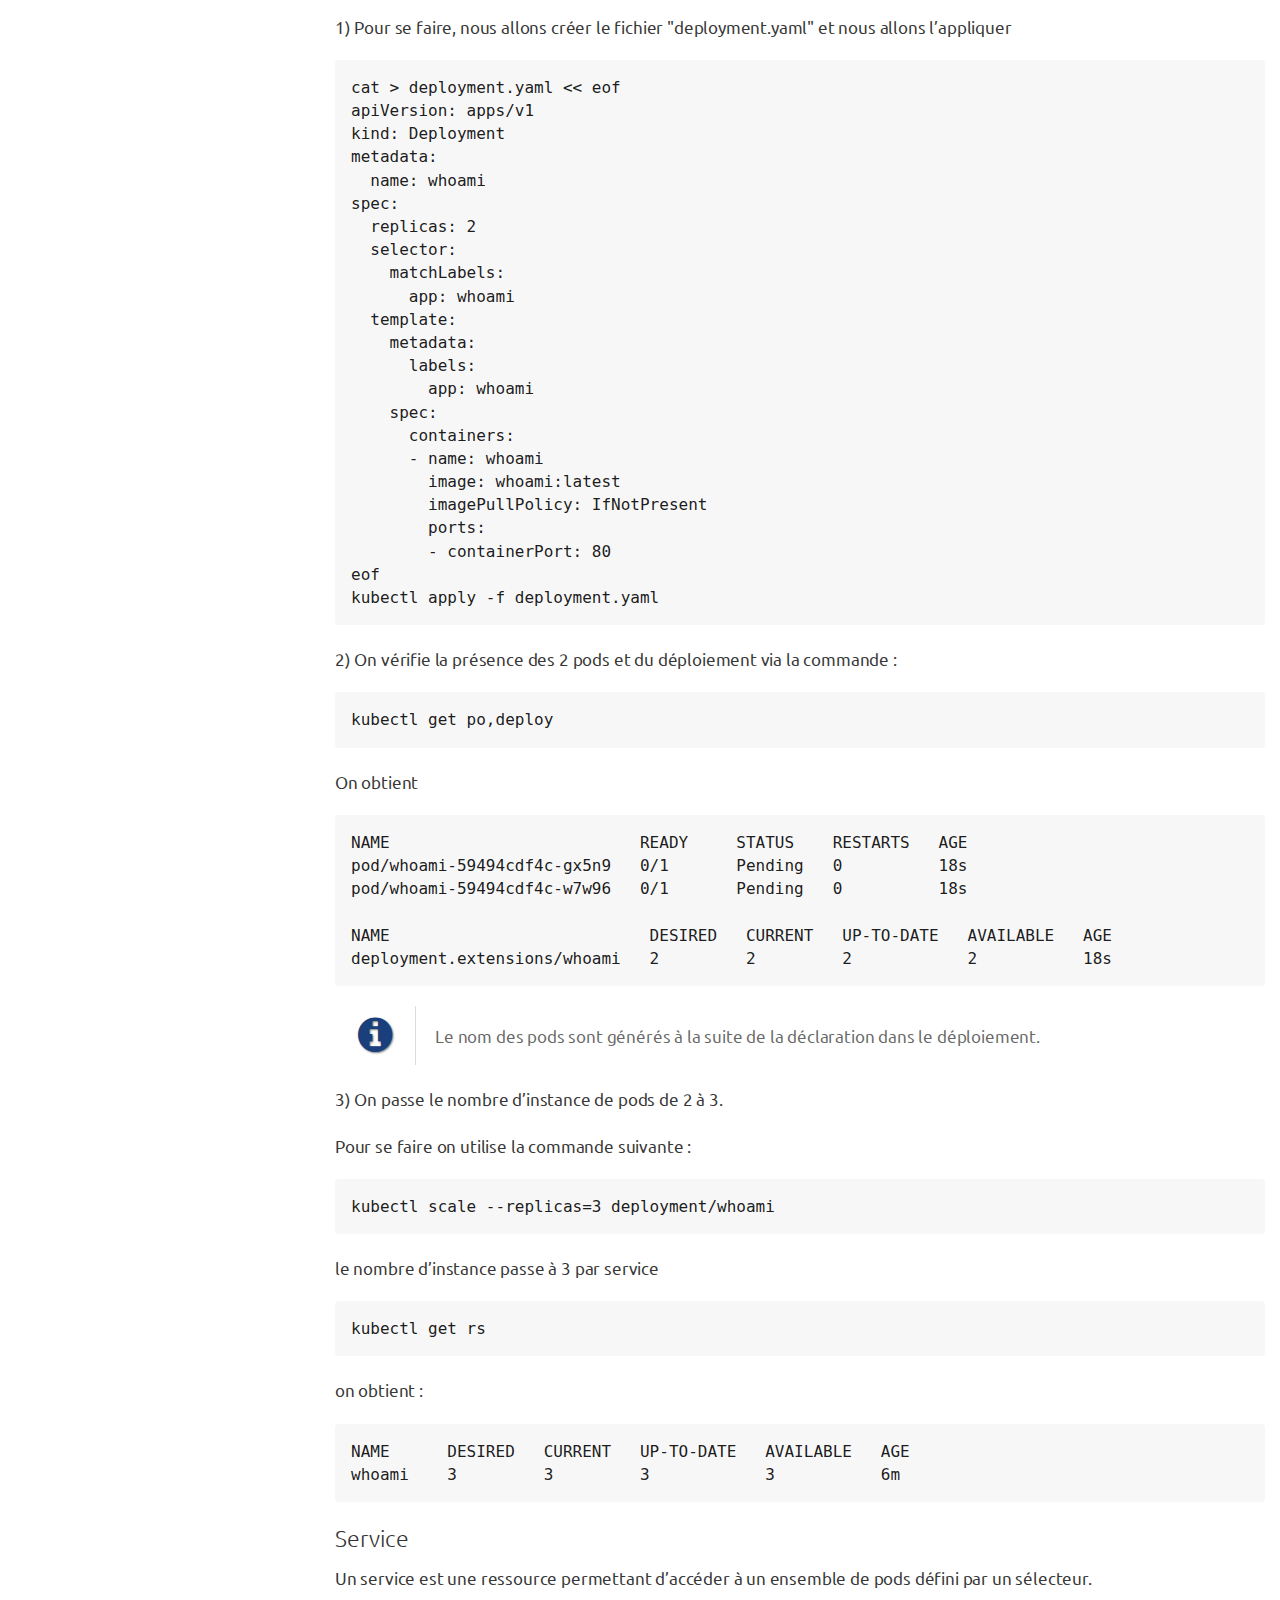
==== commit 86b47bd0: "fix: css..." ====
--- a/index.html
+++ b/index.html
@@ -42,7 +42,7 @@
 /* Table styles */
 th{background-color: var(--tertiarycolor);color:var(--white) !important;}
 
-#toc.toc2{background-color:#2C001E;color:white;}
+#toc.toc2{background-color:#ddddd8;color:white;}
 #toc.toc2.a{color:white;}
 #toctitle{color:#E95420;}
 
